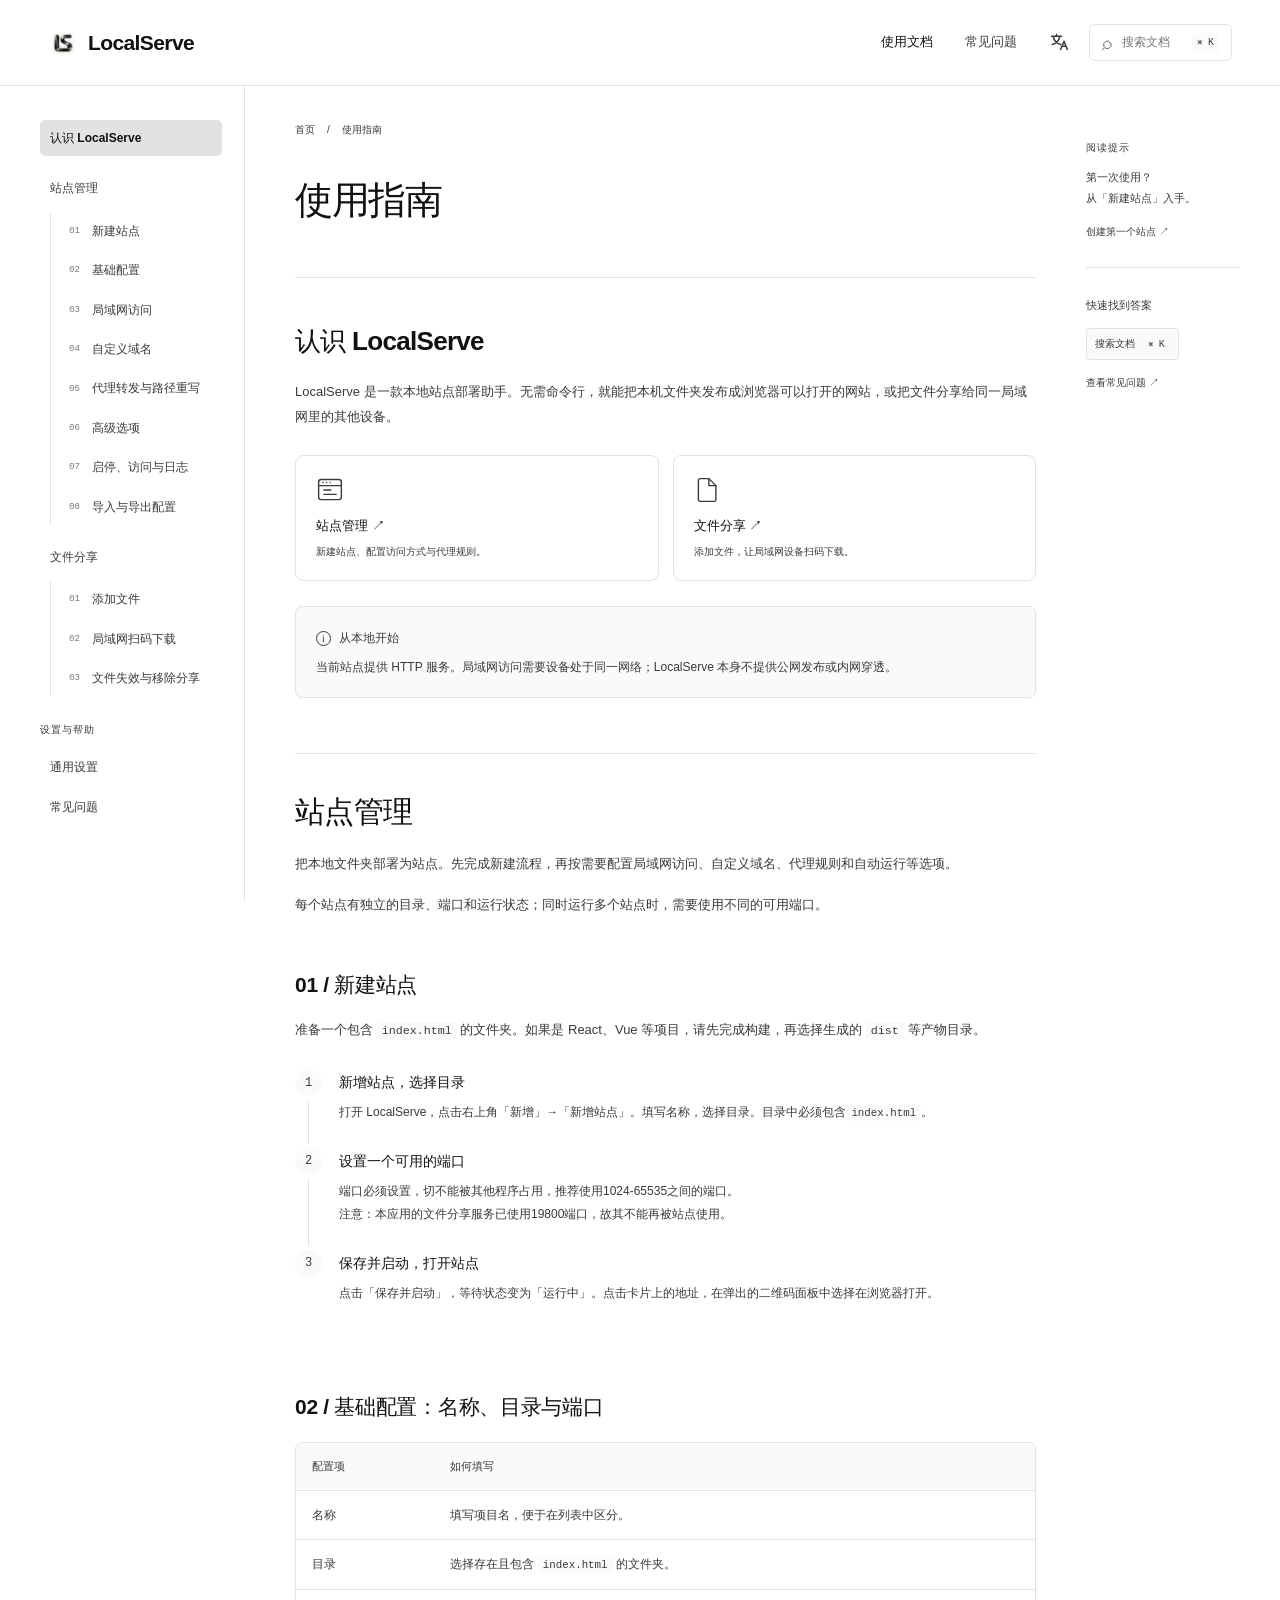
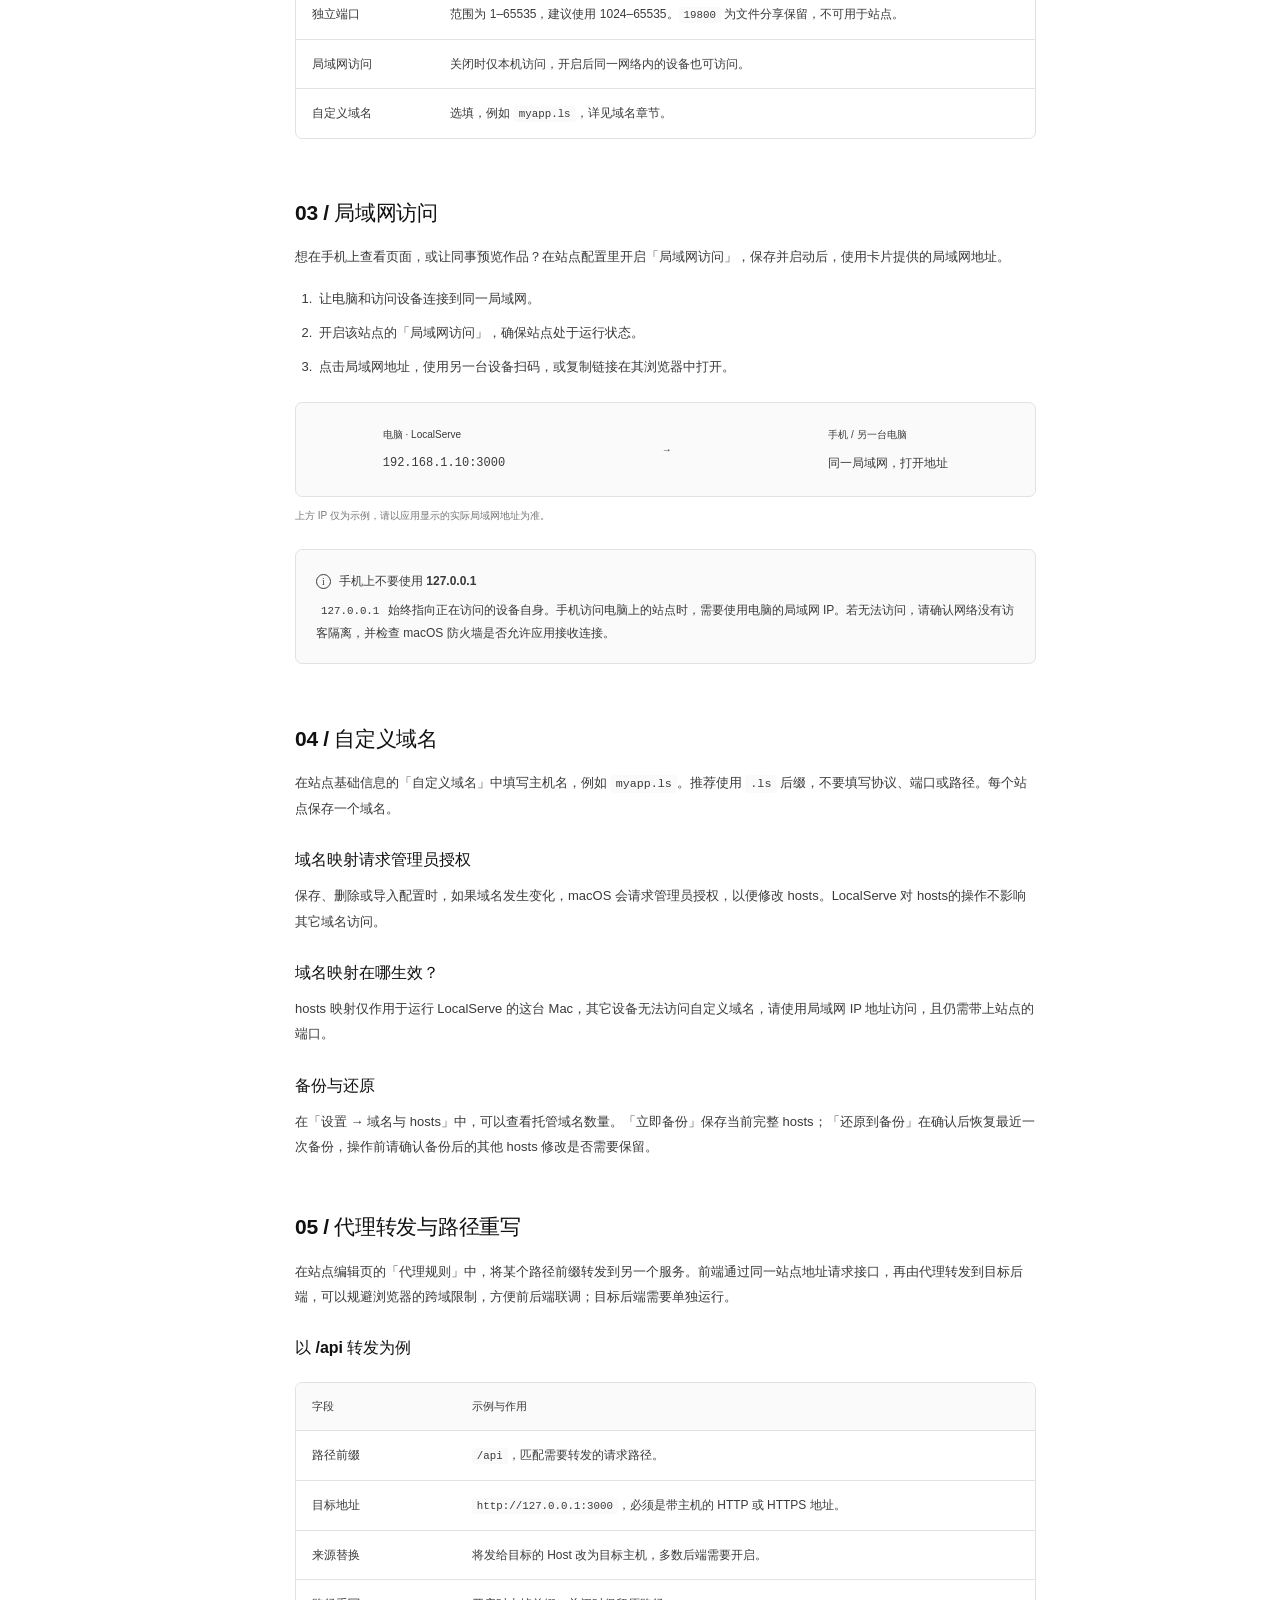
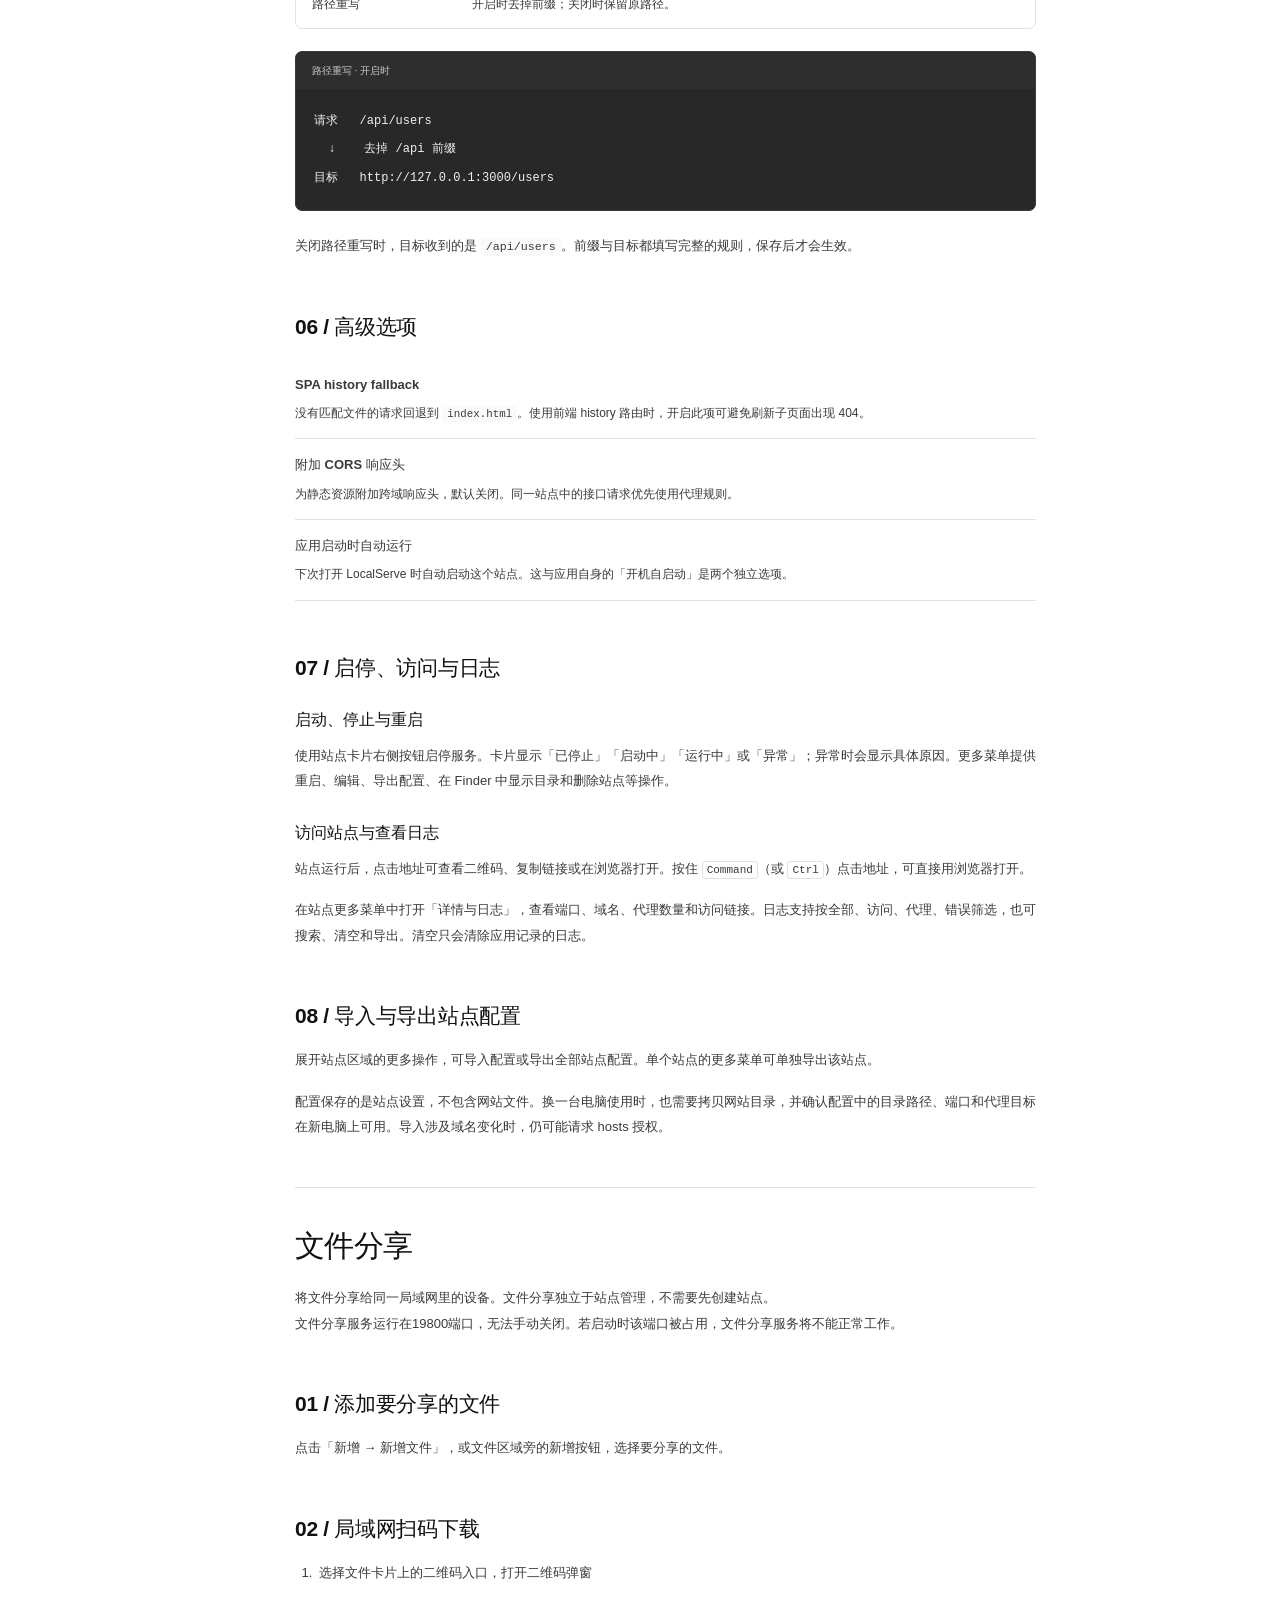
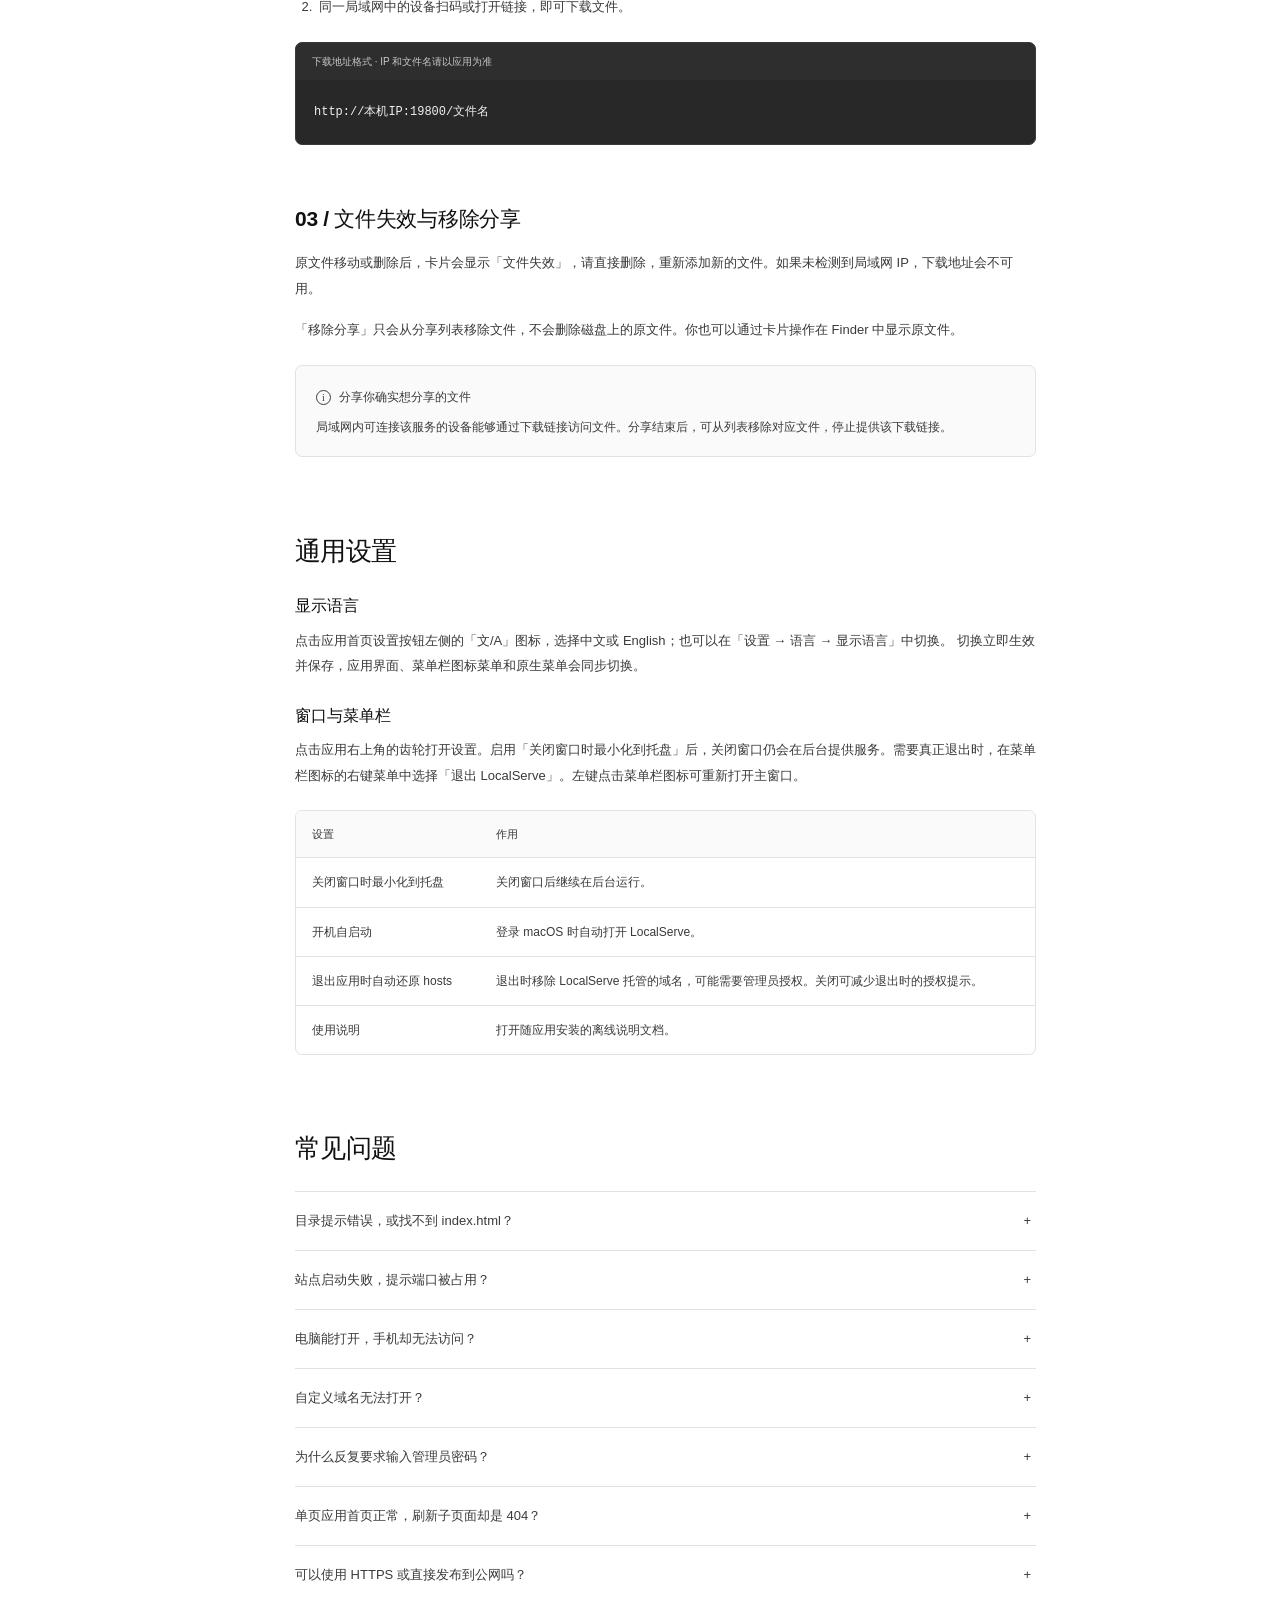
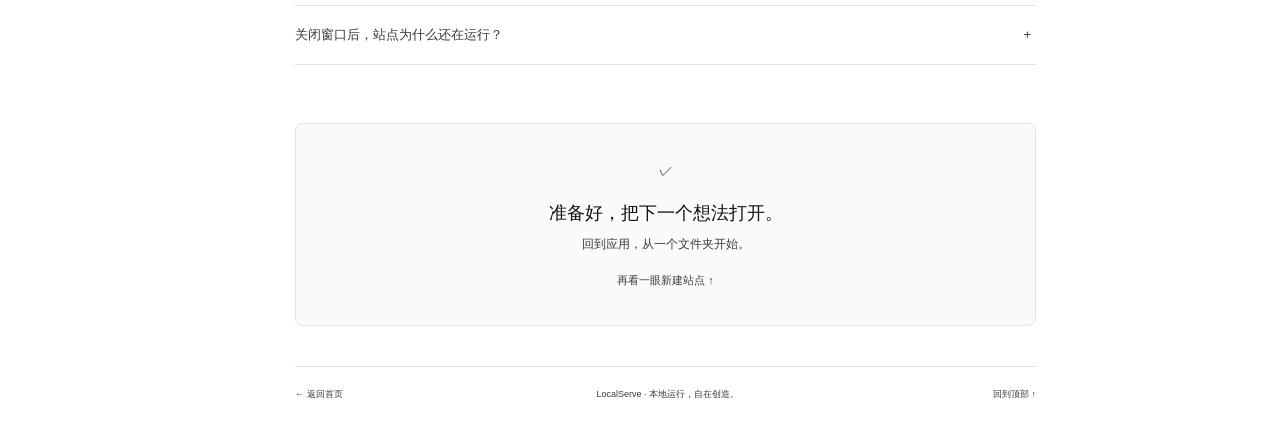
==== guide.html @ 8582aa76 "feat: 中英文切换" ====
<!doctype html>
<html lang="zh-CN">

<head>
  <meta charset="UTF-8" />
  <meta name="viewport" content="width=device-width, initial-scale=1" />
  <meta name="description" content="LocalServe 使用指南：站点管理与文件分享，包含新建站点、局域网访问、自定义域名、代理配置和扫码下载。"  data-i18n-content="guide.meta.content"/>
  <meta name="theme-color" content="#f0f0f0" />
  <title data-i18n="guide.meta.title">使用文档 — LocalServe</title>
  <link rel="icon" href="assets/logo.png" type="image/png" />
  <link rel="stylesheet" href="assets/style.css" />
  <script src="assets/i18n.js" defer></script>
  <script src="assets/main.js" defer></script>
</head>

<body class="docs-page">
  <a class="skip-link" href="#main" data-i18n="guide.meta.a">跳到使用指南正文</a>
  <header class="site-header">
    <div class="nav-wrap">
      <a class="brand" href="index.html" aria-label="LocalServe 首页" data-i18n-aria-label="common.homeLabel"><img src="assets/logo.png" alt="" width="30"
          height="30" />LocalServe</a>
      <nav aria-label="主导航" data-i18n-aria-label="common.mainNav">
        <a class="nav-link current" href="guide.html" aria-current="page" data-i18n="common.docs">使用文档</a><a class="nav-link"
          href="#faq" data-i18n="common.faq">常见问题</a>
      </nav>
      <div class="nav-actions">
        <div class="language-switcher" hidden>
          <button class="language-trigger" type="button" aria-label="选择语言" title="选择语言" aria-haspopup="menu"
            aria-expanded="false" aria-controls="language-menu" data-i18n-title="common.selectLanguage" data-i18n-aria-label="common.selectLanguage">
            <svg width="20" height="20" viewBox="0 0 24 24" fill="none" stroke="currentColor" stroke-width="1.8"
              stroke-linecap="round" stroke-linejoin="round" aria-hidden="true">
              <path d="M3 5h12M9 3v2M5 5c1 6 5 9 9 10M13 5c-1 6-5 9-9 10M14 21l4-10 4 10M15.5 17h5" />
            </svg>
          </button>
          <div id="language-menu" class="language-menu" role="menu" aria-label="选择语言" hidden data-i18n-aria-label="common.selectLanguage">
            <button type="button" role="menuitemradio" data-language="zh" aria-checked="true" lang="zh-CN">中文<span class="language-check" aria-hidden="true">✓</span></button>
            <button type="button" role="menuitemradio" data-language="en" aria-checked="false" lang="en">English<span class="language-check" aria-hidden="true">✓</span></button>
          </div>
        </div>
        <button class="search-trigger" data-search data-i18n="guide.site-header.button">
          <span>⌕</span> 搜索文档 <kbd>⌘ K</kbd>
        </button>
      </div>
    </div>
    <div class="reading-progress" aria-hidden="true"></div>
  </header>
  <div class="docs-mobile-bar">
    <button class="docs-menu" aria-expanded="false" aria-controls="docs-nav" data-i18n="guide.meta.button">
      ☰ &nbsp; 指南目录</button><button data-search aria-label="搜索文档" data-i18n-aria-label="common.searchDocs" data-i18n="guide.meta.button2">⌕ 搜索</button>
  </div>
  <div class="docs-layout container">
    <aside id="docs-nav" class="docs-sidebar">
      <nav aria-label="指南章节" data-i18n-aria-label="guide.docs-nav.aria-label">
        <a class="sidebar-part-link active" href="#overview" data-i18n="guide.docs-nav.a">认识 LocalServe</a>
        <a class="sidebar-part-link" href="#sites" data-i18n="guide.docs-nav.a2">站点管理</a>
        <div class="sidebar-subnav">
          <a href="#quick-start" data-i18n="guide.docs-nav.a3"><span>01</span>新建站点</a>
          <a href="#site-basics" data-i18n="guide.docs-nav.a4"><span>02</span>基础配置</a>
          <a href="#network" data-i18n="guide.docs-nav.a5"><span>03</span>局域网访问</a>
          <a href="#domains" data-i18n="guide.docs-nav.a6"><span>04</span>自定义域名</a>
          <a href="#proxy" data-i18n="guide.docs-nav.a7"><span>05</span>代理转发与路径重写</a>
          <a href="#advanced" data-i18n="guide.docs-nav.a8"><span>06</span>高级选项</a>
          <a href="#site-operations" data-i18n="guide.docs-nav.a9"><span>07</span>启停、访问与日志</a>
          <a href="#site-transfer" data-i18n="guide.docs-nav.a10"><span>08</span>导入与导出配置</a>
        </div>
        <a class="sidebar-part-link" href="#files" data-i18n="guide.docs-nav.a11">文件分享</a>
        <div class="sidebar-subnav">
          <a href="#file-add" data-i18n="guide.docs-nav.a12"><span>01</span>添加文件</a>
          <a href="#file-download" data-i18n="guide.docs-nav.a13"><span>02</span>局域网扫码下载</a>
          <a href="#file-manage" data-i18n="guide.docs-nav.a14"><span>03</span>文件失效与移除分享</a>
        </div>
        <div class="sidebar-label"><span data-i18n="guide.docs-nav.text">设置与帮助</span></div>
        <a href="#settings" data-i18n="guide.docs-nav.a15">通用设置</a>
        <a href="#faq" data-i18n="common.faq">常见问题</a>
      </nav>
    </aside>
    <main id="main" class="docs-content">
      <div class="breadcrumb">
        <a href="index.html" data-i18n="guide.meta.a2">首页</a><span>/</span><span data-i18n="guide.meta.text">使用指南
      </span></div>
      <header class="doc-header">
        <h1 data-i18n="guide.doc-header.h1">使用指南</h1>
      </header>
      <section id="overview" class="doc-section" tabindex="-1" data-keywords="介绍 功能 HTTP" data-i18n-keywords="guide.overview.keywords">
        <h2 data-i18n="guide.overview.h2">认识 LocalServe</h2>
        <p data-i18n="guide.overview.p">
          LocalServe
          是一款本地站点部署助手。无需命令行，就能把本机文件夹发布成浏览器可以打开的网站，或把文件分享给同一局域网里的其他设备。
        </p>
        <div class="doc-card-grid">
          <a href="#sites"><span aria-hidden="true"><svg class="doc-entry-icon" viewBox="0 0 32 32" fill="none" stroke="currentColor" stroke-width="1.6" stroke-linecap="round" stroke-linejoin="round"><rect x="3" y="4" width="26" height="23" rx="3"/><path d="M3 11h26M8 7.5h.1m4 0h.1m4 0h.1M9 16h8m-8 5h14"/></svg></span><strong data-i18n="guide.overview.strong">站点管理 ↗</strong><small data-i18n="guide.overview.small">新建站点、配置访问方式与代理规则。</small></a><a
            href="#files"><span aria-hidden="true"><svg class="doc-entry-icon" viewBox="0 0 32 32" fill="none" stroke="currentColor" stroke-width="1.6" stroke-linecap="round" stroke-linejoin="round"><path d="M17 3H7a2 2 0 0 0-2 2v22a2 2 0 0 0 2 2h16a2 2 0 0 0 2-2V11L17 3Z"/><path d="M17 3v8h8"/></svg></span><strong data-i18n="guide.overview.strong2">文件分享 ↗</strong><small data-i18n="guide.overview.small2">添加文件，让局域网设备扫码下载。</small></a>
        </div>
        <div class="callout">
          <strong data-i18n="guide.overview.strong3">从本地开始</strong>
          <p data-i18n="guide.overview.p2">
            当前站点提供 HTTP 服务。局域网访问需要设备处于同一网络；LocalServe
            本身不提供公网发布或内网穿透。
          </p>
        </div>
      </section>
      <section class="doc-part" aria-labelledby="sites-title">
        <section id="sites" class="doc-section doc-part-heading" tabindex="-1">
          <h2 id="sites-title" data-i18n="guide.sites.h2">站点管理</h2>
          <p data-i18n="guide.sites.p">
            把本地文件夹部署为站点。先完成新建流程，再按需要配置局域网访问、自定义域名、代理规则和自动运行等选项。
          </p>
          <p data-i18n="guide.sites.p2">
            每个站点有独立的目录、端口和运行状态；同时运行多个站点时，需要使用不同的可用端口。
          </p>
        </section>
        <section id="quick-start" class="doc-section doc-subsection" tabindex="-1">
          <h3 data-i18n="guide.quick-start.h3">01 / 新建站点</h3>
          <p data-i18n="guide.quick-start.p">
            准备一个包含 <code>index.html</code> 的文件夹。如果是 React、Vue
            等项目，请先完成构建，再选择生成的 <code>dist</code> 等产物目录。
          </p>
          <div class="doc-steps">
            <div>
              <span>1</span>
              <div>
                <h4 data-i18n="guide.quick-start.h4">新增站点，选择目录</h4>
                <p data-i18n="guide.quick-start.p2">
                  打开
                  LocalServe，点击右上角「新增」→「新增站点」。填写名称，选择目录。目录中必须包含<code>index.html</code>。
                </p>
              </div>
            </div>
            <div>
              <span>2</span>
              <div>
                <h4 data-i18n="guide.quick-start.h42">设置一个可用的端口</h4>
                <p data-i18n="guide.quick-start.p3">
                  端口必须设置，切不能被其他程序占用，推荐使用1024-65535之间的端口。<br />
                  注意：本应用的文件分享服务已使用19800端口，故其不能再被站点使用。
                </p>
              </div>
            </div>
            <div>
              <span>3</span>
              <div>
                <h4 data-i18n="guide.quick-start.h43">保存并启动，打开站点</h4>
                <p data-i18n="guide.quick-start.p4">
                  点击「保存并启动」，等待状态变为「运行中」。点击卡片上的地址，在弹出的二维码面板中选择在浏览器打开。
                </p>
              </div>
            </div>
          </div>
        </section>
        <section id="site-basics" class="doc-section doc-subsection" tabindex="-1">
          <h3 data-i18n="guide.site-basics.h3">02 / 基础配置：名称、目录与端口</h3>
          <div class="table-wrap">
            <table>
              <thead>
                <tr>
                  <th data-i18n="guide.site-basics.th">配置项</th>
                  <th data-i18n="guide.site-basics.th2">如何填写</th>
                </tr>
              </thead>
              <tbody>
                <tr>
                  <td data-i18n="guide.site-basics.td">名称</td>
                  <td data-i18n="guide.site-basics.td2">填写项目名，便于在列表中区分。</td>
                </tr>
                <tr>
                  <td data-i18n="guide.site-basics.td3">目录</td>
                  <td data-i18n="guide.site-basics.td4">选择存在且包含 <code>index.html</code> 的文件夹。</td>
                </tr>
                <tr>
                  <td data-i18n="guide.site-basics.td5">独立端口</td>
                  <td data-i18n="guide.site-basics.td6">
                    范围为 1–65535，建议使用 1024–65535。<code>19800</code>
                    为文件分享保留，不可用于站点。
                  </td>
                </tr>
                <tr>
                  <td data-i18n="guide.site-basics.td7">局域网访问</td>
                  <td data-i18n="guide.site-basics.td8">关闭时仅本机访问，开启后同一网络内的设备也可访问。</td>
                </tr>
                <tr>
                  <td data-i18n="guide.site-basics.td9">自定义域名</td>
                  <td data-i18n="guide.site-basics.td10">选填，例如 <code>myapp.ls</code>，详见域名章节。</td>
                </tr>
              </tbody>
            </table>
          </div>
        </section>
        <section id="network" class="doc-section doc-subsection" tabindex="-1">
          <h3 data-i18n="guide.network.h3">03 / 局域网访问</h3>
          <p data-i18n="guide.network.p">
            想在手机上查看页面，或让同事预览作品？在站点配置里开启「局域网访问」，保存并启动后，使用卡片提供的局域网地址。
          </p>
          <ol>
            <li data-i18n="guide.network.li">让电脑和访问设备连接到同一局域网。</li>
            <li data-i18n="guide.network.li2">开启该站点的「局域网访问」，确保站点处于运行状态。</li>
            <li data-i18n="guide.network.li3">
              点击局域网地址，使用另一台设备扫码，或复制链接在其浏览器中打开。
            </li>
          </ol>
          <div class="network-example">
            <div>
              <span data-i18n="guide.network.span">电脑 · LocalServe</span><code>192.168.1.10:3000</code>
            </div>
            <span aria-hidden="true">→</span>
            <div>
              <span data-i18n="guide.network.span2">手机 / 另一台电脑</span><strong data-i18n="guide.network.strong">同一局域网，打开地址</strong>
            </div>
          </div>
          <p class="caption" data-i18n="guide.network.p2">
            上方 IP 仅为示例，请以应用显示的实际局域网地址为准。
          </p>
          <div class="callout">
            <strong data-i18n="guide.network.strong2">手机上不要使用 127.0.0.1</strong>
            <p data-i18n="guide.network.p3">
              <code>127.0.0.1</code>
              始终指向正在访问的设备自身。手机访问电脑上的站点时，需要使用电脑的局域网
              IP。若无法访问，请确认网络没有访客隔离，并检查 macOS
              防火墙是否允许应用接收连接。
            </p>
          </div>
        </section>
        <section id="domains" class="doc-section doc-subsection" tabindex="-1">
          <h3 data-i18n="guide.domains.h3">04 / 自定义域名</h3>
          <p data-i18n="guide.domains.p">
            在站点基础信息的「自定义域名」中填写主机名，例如
            <code>myapp.ls</code>。推荐使用
            <code>.ls</code>
            后缀，不要填写协议、端口或路径。每个站点保存一个域名。
          </p>
          <h4 data-i18n="guide.domains.h4">域名映射请求管理员授权</h4>
          <p data-i18n="guide.domains.p2">
            保存、删除或导入配置时，如果域名发生变化，macOS
            会请求管理员授权，以便修改 hosts。LocalServe
            对 hosts的操作不影响其它域名访问。
          </p>
          <h4 data-i18n="guide.domains.h42">域名映射在哪生效？</h4>
          <p data-i18n="guide.domains.p3">
            hosts 映射仅作用于运行 LocalServe 的这台
            Mac，其它设备无法访问自定义域名，请使用局域网 IP
            地址访问，且仍需带上站点的端口。
          </p>
          <h4 data-i18n="guide.domains.h43">备份与还原</h4>
          <p data-i18n="guide.domains.p4">
            在「设置 → 域名与
            hosts」中，可以查看托管域名数量。「立即备份」保存当前完整
            hosts；「还原到备份」在确认后恢复最近一次备份，操作前请确认备份后的其他
            hosts 修改是否需要保留。
          </p>
        </section>
        <section id="proxy" class="doc-section doc-subsection" tabindex="-1">
          <h3 data-i18n="guide.proxy.h3">05 / 代理转发与路径重写</h3>
          <p data-i18n="guide.proxy.p">
            在站点编辑页的「代理规则」中，将某个路径前缀转发到另一个服务。前端通过同一站点地址请求接口，再由代理转发到目标后端，可以规避浏览器的跨域限制，方便前后端联调；目标后端需要单独运行。
          </p>
          <h4 data-i18n="guide.proxy.h4">以 /api 转发为例</h4>
          <div class="table-wrap">
            <table>
              <thead>
                <tr>
                  <th data-i18n="guide.proxy.th">字段</th>
                  <th data-i18n="guide.proxy.th2">示例与作用</th>
                </tr>
              </thead>
              <tbody>
                <tr>
                  <td data-i18n="guide.proxy.td">路径前缀</td>
                  <td data-i18n="guide.proxy.td2"><code>/api</code>，匹配需要转发的请求路径。</td>
                </tr>
                <tr>
                  <td data-i18n="guide.proxy.td3">目标地址</td>
                  <td data-i18n="guide.proxy.td4">
                    <code>http://127.0.0.1:3000</code>，必须是带主机的 HTTP 或
                    HTTPS 地址。
                  </td>
                </tr>
                <tr>
                  <td data-i18n="guide.proxy.td5">来源替换</td>
                  <td data-i18n="guide.proxy.td6">将发给目标的 Host 改为目标主机，多数后端需要开启。</td>
                </tr>
                <tr>
                  <td data-i18n="guide.proxy.td7">路径重写</td>
                  <td data-i18n="guide.proxy.td8">开启时去掉前缀；关闭时保留原路径。</td>
                </tr>
              </tbody>
            </table>
          </div>
          <div class="code-block">
            <div class="code-header"><span data-i18n="guide.proxy.span">路径重写 · 开启时</span></div>
            <pre><code data-i18n="guide.proxy.code">请求   /api/users
  ↓    去掉 /api 前缀
目标   http://127.0.0.1:3000/users</code></pre>
          </div>
          <p data-i18n="guide.proxy.p2">
            关闭路径重写时，目标收到的是
            <code>/api/users</code>。前缀与目标都填写完整的规则，保存后才会生效。
          </p>
        </section>
        <section id="advanced" class="doc-section doc-subsection" tabindex="-1">
          <h3 data-i18n="guide.advanced.h3">06 / 高级选项</h3>

          <ul class="descriptive-list">
            <li>
              <strong>SPA history fallback</strong>
              <p data-i18n="guide.advanced.p">
                没有匹配文件的请求回退到 <code>index.html</code>。使用前端
                history 路由时，开启此项可避免刷新子页面出现 404。
              </p>
            </li>
            <li>
              <strong data-i18n="guide.advanced.strong">附加 CORS 响应头</strong>
              <p data-i18n="guide.advanced.p2">
                为静态资源附加跨域响应头，默认关闭。同一站点中的接口请求优先使用代理规则。
              </p>
            </li>
            <li>
              <strong data-i18n="guide.advanced.strong2">应用启动时自动运行</strong>
              <p data-i18n="guide.advanced.p3">
                下次打开 LocalServe
                时自动启动这个站点。这与应用自身的「开机自启动」是两个独立选项。
              </p>
            </li>
          </ul>
        </section>
        <section id="site-operations" class="doc-section doc-subsection" tabindex="-1">
          <h3 data-i18n="guide.site-operations.h3">07 / 启停、访问与日志</h3>
          <h4 data-i18n="guide.site-operations.h4">启动、停止与重启</h4>
          <p data-i18n="guide.site-operations.p">
            使用站点卡片右侧按钮启停服务。卡片显示「已停止」「启动中」「运行中」或「异常」；异常时会显示具体原因。更多菜单提供重启、编辑、导出配置、在
            Finder 中显示目录和删除站点等操作。
          </p>
          <h4 data-i18n="guide.site-operations.h42">访问站点与查看日志</h4>
          <p data-i18n="guide.site-operations.p2">
            站点运行后，点击地址可查看二维码、复制链接或在浏览器打开。按住
            <kbd>Command</kbd>（或
            <kbd>Ctrl</kbd>）点击地址，可直接用浏览器打开。
          </p>
          <p data-i18n="guide.site-operations.p3">
            在站点更多菜单中打开「详情与日志」，查看端口、域名、代理数量和访问链接。日志支持按全部、访问、代理、错误筛选，也可搜索、清空和导出。清空只会清除应用记录的日志。
          </p>
        </section>
        <section id="site-transfer" class="doc-section doc-subsection" tabindex="-1">
          <h3 data-i18n="guide.site-transfer.h3">08 / 导入与导出站点配置</h3>
          <p data-i18n="guide.site-transfer.p">
            展开站点区域的更多操作，可导入配置或导出全部站点配置。单个站点的更多菜单可单独导出该站点。
          </p>
          <p data-i18n="guide.site-transfer.p2">
            配置保存的是站点设置，不包含网站文件。换一台电脑使用时，也需要拷贝网站目录，并确认配置中的目录路径、端口和代理目标在新电脑上可用。导入涉及域名变化时，仍可能请求
            hosts 授权。
          </p>
        </section>
      </section>
      <section class="doc-part" aria-labelledby="files-title">
        <section id="files" class="doc-section doc-part-heading" tabindex="-1">
          <h2 id="files-title" data-i18n="guide.files.h2">文件分享</h2>
          <p data-i18n="guide.files.p">
            将文件分享给同一局域网里的设备。文件分享独立于站点管理，不需要先创建站点。<br />
            文件分享服务运行在19800端口，无法手动关闭。若启动时该端口被占用，文件分享服务将不能正常工作。
          </p>
        </section>
        <section id="file-add" class="doc-section doc-subsection" tabindex="-1">
          <h3 data-i18n="guide.file-add.h3">01 / 添加要分享的文件</h3>
          <p data-i18n="guide.file-add.p">
            点击「新增 →
            新增文件」，或文件区域旁的新增按钮，选择要分享的文件。
          </p>
        </section>
        <section id="file-download" class="doc-section doc-subsection" tabindex="-1">
          <h3 data-i18n="guide.file-download.h3">02 / 局域网扫码下载</h3>
          <ol>
            <li data-i18n="guide.file-download.li">选择文件卡片上的二维码入口，打开二维码弹窗</li>
            <li data-i18n="guide.file-download.li2">同一局域网中的设备扫码或打开链接，即可下载文件。</li>
          </ol>
          <div class="code-block">
            <div class="code-header">
              <span data-i18n="guide.file-download.span">下载地址格式 · IP 和文件名请以应用为准</span>
            </div>
            <pre><code data-i18n="guide.file-download.code">http://本机IP:19800/文件名</code></pre>
          </div>
        </section>
        <section id="file-manage" class="doc-section doc-subsection" tabindex="-1">
          <h3 data-i18n="guide.file-manage.h3">03 / 文件失效与移除分享</h3>
          <p data-i18n="guide.file-manage.p">
            原文件移动或删除后，卡片会显示「文件失效」，请直接删除，重新添加新的文件。如果未检测到局域网
            IP，下载地址会不可用。
          </p>
          <p data-i18n="guide.file-manage.p2">
            「移除分享」只会从分享列表移除文件，不会删除磁盘上的原文件。你也可以通过卡片操作在
            Finder 中显示原文件。
          </p>
          <div class="callout">
            <strong data-i18n="guide.file-manage.strong">分享你确实想分享的文件</strong>
            <p data-i18n="guide.file-manage.p3">
              局域网内可连接该服务的设备能够通过下载链接访问文件。分享结束后，可从列表移除对应文件，停止提供该下载链接。
            </p>
          </div>
        </section>
      </section>
      <section id="settings" class="doc-section" tabindex="-1">
        <h2 data-i18n="guide.settings.h2">通用设置</h2>
        <h3 data-i18n="guide.settings.h3">显示语言</h3>
        <p data-i18n="guide.settings.p">
          点击应用首页设置按钮左侧的「文/A」图标，选择中文或 English；也可以在「设置 → 语言 → 显示语言」中切换。
          切换立即生效并保存，应用界面、菜单栏图标菜单和原生菜单会同步切换。
        </p>
        <h3 data-i18n="guide.settings.h32">窗口与菜单栏</h3>
        <p data-i18n="guide.settings.p2">
          点击应用右上角的齿轮打开设置。启用「关闭窗口时最小化到托盘」后，关闭窗口仍会在后台提供服务。需要真正退出时，在菜单栏图标的右键菜单中选择「退出
          LocalServe」。左键点击菜单栏图标可重新打开主窗口。
        </p>
        <div class="table-wrap">
          <table>
            <thead>
              <tr>
                <th data-i18n="guide.settings.th">设置</th>
                <th data-i18n="guide.settings.th2">作用</th>
              </tr>
            </thead>
            <tbody>
              <tr>
                <td data-i18n="guide.settings.td">关闭窗口时最小化到托盘</td>
                <td data-i18n="guide.settings.td2">关闭窗口后继续在后台运行。</td>
              </tr>
              <tr>
                <td data-i18n="guide.settings.td3">开机自启动</td>
                <td data-i18n="guide.settings.td4">登录 macOS 时自动打开 LocalServe。</td>
              </tr>
              <tr>
                <td data-i18n="guide.settings.td5">退出应用时自动还原 hosts</td>
                <td data-i18n="guide.settings.td6">
                  退出时移除 LocalServe
                  托管的域名，可能需要管理员授权。关闭可减少退出时的授权提示。
                </td>
              </tr>
              <tr>
                <td data-i18n="guide.settings.td7">使用说明</td>
                <td data-i18n="guide.settings.td8">打开随应用安装的离线说明文档。</td>
              </tr>
            </tbody>
          </table>
        </div>
      </section>
      <section id="faq" class="doc-section" tabindex="-1">
        <h2 data-i18n="common.faq">常见问题</h2>
        <div class="faq-list">
          <details>
            <summary data-i18n="guide.faq.summary">目录提示错误，或找不到 index.html？</summary>
            <p data-i18n="guide.faq.p">
              确认选择的路径存在且是文件夹，根目录下包含
              <code>index.html</code>。前端工程应选择构建后的产物目录，例如
              <code>dist</code>，而不是仅包含源码的项目目录。
            </p>
          </details>
          <details>
            <summary data-i18n="guide.faq.summary2">站点启动失败，提示端口被占用？</summary>
            <p data-i18n="guide.faq.p2">
              将端口改为未被其他站点或程序占用的值，例如
              8081。不要使用文件分享专用的
              19800。可以打开「详情与日志」查看具体错误信息。
            </p>
          </details>
          <details>
            <summary data-i18n="guide.faq.summary3">电脑能打开，手机却无法访问？</summary>
            <p data-i18n="guide.faq.p3">
              确认站点已开启「局域网访问」，手机与电脑处于同一局域网，且使用的是电脑的局域网
              IP，而非 127.0.0.1
              或仅映射在电脑上的域名。再检查防火墙、访客网络隔离等网络限制。
            </p>
          </details>
          <details>
            <summary data-i18n="guide.faq.summary4">自定义域名无法打开？</summary>
            <p data-i18n="guide.faq.p4">
              确认已允许写入
              hosts，域名中没有协议或路径，且浏览器地址包含正确端口。若曾取消授权，重新保存域名以再次授权。其他设备请改用局域网
              IP。
            </p>
          </details>
          <details>
            <summary data-i18n="guide.faq.summary5">为什么反复要求输入管理员密码？</summary>
            <p data-i18n="guide.faq.p5">
              域名变更需要修改 hosts，因此 macOS
              会请求管理员授权。若不需要退出时清理映射，可关闭「退出应用时自动还原
              hosts」，减少退出应用时的授权请求。
            </p>
          </details>
          <details>
            <summary data-i18n="guide.faq.summary6">单页应用首页正常，刷新子页面却是 404？</summary>
            <p data-i18n="guide.faq.p6">
              在站点的高级选项中开启「SPA history
              fallback」，保存并启动，让未匹配到文件的路由回退到 index.html。
            </p>
          </details>
          <details>
            <summary data-i18n="guide.faq.summary7">可以使用 HTTPS 或直接发布到公网吗？</summary>
            <p data-i18n="guide.faq.p7">
              当前站点只提供 HTTP 服务；代理规则的目标可以使用 HTTP 或
              HTTPS。LocalServe
              本身不提供公网托管和内网穿透，局域网地址也不是公网地址。
            </p>
          </details>
          <details>
            <summary data-i18n="guide.faq.summary8">关闭窗口后，站点为什么还在运行？</summary>
            <p data-i18n="guide.faq.p8">
              开启「关闭窗口时最小化到托盘」时，这是正常行为。要停止服务，可停止对应站点，或从菜单栏图标菜单中选择「退出
              LocalServe」。
            </p>
          </details>
        </div>
      </section>
      <div class="doc-end">
        <span class="check-icon">✓</span>
        <h3 data-i18n="guide.meta.h3">准备好，把下一个想法打开。</h3>
        <p data-i18n="guide.meta.p">回到应用，从一个文件夹开始。</p>
        <a class="text-link" href="#quick-start" data-i18n="guide.meta.a3">再看一眼新建站点 ↑</a>
      </div>
      <footer class="doc-footer">
        <a href="index.html" data-i18n="guide.doc-footer.a">← 返回首页</a><span data-i18n="guide.doc-footer.span">LocalServe · 本地运行，自在创造。</span><a href="#main" data-i18n="guide.doc-footer.a2">回到顶部 ↑</a>
      </footer>
    </main>
    <aside class="docs-aside">
      <span class="sidebar-label" data-i18n="guide.docs-aside.span">阅读提示</span>
      <p data-i18n="guide.docs-aside.p">第一次使用？<br />从「新建站点」入手。</p>
      <a href="#quick-start" data-i18n="guide.docs-aside.a">创建第一个站点 ↗</a>
      <div class="aside-divider"></div>
      <p data-i18n="guide.docs-aside.p2">快速找到答案</p>
      <button data-search data-i18n="guide.docs-aside.button">搜索文档 <kbd>⌘ K</kbd></button><a href="#faq" data-i18n="guide.docs-aside.a2">查看常见问题 ↗</a>
    </aside>
  </div>
  <dialog id="search-dialog" aria-labelledby="search-title">
    <div class="search-dialog-head">
      <h2 id="search-title" data-i18n="guide.search-dialog.h2">搜索使用指南</h2>
      <button data-close-search aria-label="关闭搜索" data-i18n-aria-label="guide.search-dialog.aria-label">✕</button>
    </div>
    <label class="sr-only" for="doc-search" data-i18n="guide.search-dialog.label">输入关键词</label><input id="doc-search" type="search"
      placeholder="搜索端口、域名、文件分享…" autocomplete="off"  data-i18n-placeholder="guide.search-dialog.placeholder"/>
    <p id="search-status" role="status" aria-live="polite"></p>
    <div id="search-results"></div>
    <div class="search-dialog-foot"><span data-i18n="guide.search-dialog.text">Tab 选择结果 · Enter 跳转 · Esc 关闭</span></div>
  </dialog>
</body>

</html>
---- assets/style.css ----
:root {
  --paper: #f0f0f0;
  --white: #ffffff;
  --ink: #111111;
  --text: #3a3a3a;
  --muted: #777777;
  --green: #111111;
  --lime: #e2e2e2;
  --line: #e2e2e2;
  --soft: #fafafa;
  --mono: ui-monospace, SFMono-Regular, Consolas, monospace;
  font-family:
    -apple-system, BlinkMacSystemFont, "Segoe UI", "PingFang SC",
    "Microsoft YaHei", sans-serif;
  color: var(--ink);
  background: var(--paper);
  font-synthesis: none;
}

* {
  box-sizing: border-box;
}

html {
  scroll-behavior: auto;
  scroll-padding-top: 100px;
}

body {
  margin: 0;
  font-size: 15px;
  line-height: 1.7;
}

a {
  color: inherit;
  text-decoration: none;
}

button,
input {
  font: inherit;
}

button,
a {
  -webkit-tap-highlight-color: transparent;
}

button {
  cursor: pointer;
}

button {
  color: inherit;
}

button:disabled {
  cursor: default;
}

a:focus-visible,
button:focus-visible,
input:focus-visible,
summary:focus-visible {
  outline: 3px solid var(--text);
  outline-offset: 5px;
}

::selection {
  background: var(--line);
}

img {
  max-width: 100%;
}

h1,
h2,
h3,
p {
  margin-top: 0;
}

h1,
h2,
h3 {
  line-height: 1.3;
  font-weight: 600;
}

h2 {
  font-size: 34px;
  letter-spacing: -1px;
}

h3 {
  font-size: 20px;
}

p {
  color: var(--text);
}

code,
kbd {
  font-family: var(--mono);
}

.container {
  max-width: 1200px;
  margin: auto;
  padding-left: 40px;
  padding-right: 40px;
}

.site-header {
  height: 86px;
  position: sticky;
  top: 0;
  z-index: 20;
  border-bottom: 1px solid var(--line);
  background: color-mix(in srgb, var(--paper) 94%, transparent);
  backdrop-filter: blur(16px);
}

.nav-wrap {
  max-width: 1360px;
  margin: auto;
  height: 100%;
  padding: 0 48px;
  display: flex;
  align-items: center;
  justify-content: space-between;
  gap: 10px;
}

.brand {
  display: flex;
  align-items: center;
  gap: 10px;
  font-size: 21px;
  font-weight: 650;
  letter-spacing: -0.6px;
  white-space: nowrap;
}

.brand-label {
  font-size: 11px;
  font-weight: 400;
  color: var(--muted);
  border-left: 1px solid var(--line);
  padding-left: 13px;
  margin-left: 4px;
  letter-spacing: 1px;
}

.nav-wrap nav {
  display: flex;
  gap: 32px;
  margin-left: auto;
  margin-right: 14px;
}

.nav-link {
  font-size: 13px;
  color: var(--text);
  transition: color 0.2s;
}

.nav-link:hover,
.nav-link.current {
  color: var(--green);
}

.nav-cta {
  padding: 9px 17px;
  border: 1px solid var(--muted);
  border-radius: 6px;
  font-size: 13px;
  white-space: nowrap;
}

.nav-cta:hover {
  background: var(--soft);
}

.nav-actions {
  display: flex;
  align-items: center;
  gap: 12px;
  flex-shrink: 0;
}

.language-switcher {
  position: relative;
  flex-shrink: 0;
}

.language-switcher[hidden],
.language-menu[hidden] {
  display: none;
}

.language-trigger {
  display: grid;
  place-items: center;
  width: 36px;
  height: 36px;
  padding: 0;
  border: 1px solid transparent;
  border-radius: 6px;
  background: transparent;
  color: var(--text);
}

.language-trigger:hover,
.language-trigger[aria-expanded="true"] {
  background: var(--soft);
  border-color: var(--line);
}

.language-menu {
  position: absolute;
  top: calc(100% + 8px);
  right: 0;
  z-index: 30;
  min-width: 142px;
  padding: 5px;
  border: 1px solid var(--line);
  border-radius: 8px;
  background: var(--white);
  box-shadow: 0 8px 24px #00000018;
}

.language-menu button {
  display: flex;
  align-items: center;
  justify-content: space-between;
  width: 100%;
  padding: 8px 10px;
  border: 0;
  border-radius: 4px;
  background: transparent;
  font-size: 13px;
  text-align: left;
}

.language-menu button:hover,
.language-menu button:focus-visible {
  background: var(--soft);
}

.language-check {
  visibility: hidden;
}

.language-menu button[aria-checked="true"] .language-check {
  visibility: visible;
}

.hero {
  display: grid;
  grid-template-columns: 1fr 1.06fr;
  gap: 38px;
  align-items: center;
  padding-top: 90px;
  padding-bottom: 92px;
  min-height: 652px;
}

.eyebrow {
  font-size: 10px;
  letter-spacing: 2px;
  color: var(--text);
  font-weight: 550;
  display: flex;
  align-items: center;
  gap: 9px;
}

.status-dot {
  display: inline-block;
  width: 6px;
  height: 6px;
  border-radius: 100%;
  background: var(--text);
  flex-shrink: 0;
}

.hero h1 {
  font-size: clamp(46px, 5vw, 68px);
  letter-spacing: -3px;
  line-height: 1.22;
  margin: 25px 0 25px;
}

.hero h1>span {
  color: var(--text);
}

.hero-desc {
  font-size: 17px;
  line-height: 1.95;
  color: var(--text);
  margin-bottom: 28px;
}

.hero-actions {
  display: flex;
  gap: 27px;
  align-items: center;
}

.button {
  display: inline-flex;
  align-items: center;
  justify-content: center;
  gap: 30px;
  border-radius: 6px;
  padding: 13px 24px;
  font-size: 14px;
  transition:
    transform 0.2s,
    background 0.2s,
    box-shadow 0.2s;
}

.primary {
  background: var(--green);
  color: #fff;
  box-shadow: 0 4px 10px #00000010;
}

.primary:hover {
  background: var(--ink);
  transform: translateY(-2px);
  box-shadow: 0 7px 15px #00000020;
}

.text-link {
  display: inline-flex;
  align-items: center;
  gap: 5px;
  font-size: 13px;
  transition: color 0.2s;
}

.text-link:hover {
  color: var(--text);
}

.hero-notes {
  display: flex;
  align-items: center;
  gap: 13px;
  font-size: 11px;
  color: var(--text);
  margin-top: 26px;
}

.hero-notes i {
  width: 3px;
  height: 3px;
  border-radius: 50%;
  background: var(--muted);
}

.hero-visual {
  position: relative;
  padding: 20px 0 44px 8px;
  isolation: isolate;
}

.hero-visual:before {
  content: "";
  position: absolute;
  inset: -35px -28px;
  background: radial-gradient(ellipse at center, #00000008, transparent 69%);
  z-index: -2;
}

.orbit {
  position: absolute;
  border: 1px solid #0000000c;
  z-index: -1;
  border-radius: 50%;
  width: 540px;
  height: 370px;
  top: 36px;
  left: -6px;
  transform: rotate(-27deg);
}

.orbit-two {
  transform: rotate(27deg);
  width: 510px;
  height: 455px;
  top: 0;
  left: 10px;
}

.app-window {
  background: var(--white);
  border: 1px solid var(--line);
  border-radius: 12px;
  box-shadow:
    0 25px 50px -22px #00000040,
    0 4px 9px #00000007;
  transform: rotate(-2deg);
  position: relative;
  overflow: hidden;
}

.window-bar {
  height: 39px;
  border-bottom: 1px solid var(--line);
  background: var(--soft);
  display: flex;
  align-items: center;
  justify-content: space-between;
  padding: 0 15px;
  font-size: 10px;
  color: var(--text);
}

.window-dots {
  display: flex;
  gap: 5px;
}

.window-dots b {
  width: 7px;
  height: 7px;
  border-radius: 50%;
  background: var(--muted);
}

.window-dots b:nth-child(2) {
  background: var(--muted);
}

.window-dots b:nth-child(3) {
  background: var(--muted);
}

.window-gear {
  font-size: 16px;
}

.app-inner {
  padding: 22px;
}

.app-top {
  display: flex;
  justify-content: space-between;
  gap: 10px;
  align-items: center;
  margin-bottom: 25px;
}

.app-top strong {
  font-size: 14px;
}

.app-top p {
  font-size: 9px;
  color: var(--text);
  margin: 3px 0 0;
}

.mock-add {
  font-size: 10px;
  background: var(--line);
  padding: 5px 10px;
  border-radius: 4px;
  white-space: nowrap;
}

.mock-section {
  font-size: 11px;
  margin-bottom: 9px;
}

.mock-section>span {
  color: var(--muted);
  font-size: 9px;
  margin-left: 7px;
}

.mock-more {
  float: right;
}

.mock-site {
  background: var(--white);
  border: 1px solid var(--line);
  padding: 14px;
  border-radius: 7px;
  margin-bottom: 10px;
}

.mock-site-top {
  display: flex;
  align-items: center;
  gap: 10px;
}

.site-icon {
  width: 33px;
  height: 33px;
  background: var(--soft);
  color: var(--text);
  border-radius: 8px;
  display: grid;
  place-items: center;
  font-size: 20px;
}

.site-icon.lavender {
  background: var(--soft);
  color: var(--text);
}

.mock-site-top strong {
  font-size: 11px;
  display: block;
}

.mock-site-top small {
  font-family: var(--mono);
  font-size: 8px;
  color: var(--text);
  display: block;
  margin-top: 2px;
}

.running {
  font-size: 8px;
  color: var(--text);
  margin-left: auto;
  display: flex;
  gap: 4px;
  align-items: center;
}

.running .status-dot {
  width: 4px;
  height: 4px;
}

.mock-url {
  display: flex;
  gap: 12px;
  align-items: center;
  font-size: 9px;
  color: var(--text);
  margin: 13px 0 0;
  border-top: 1px solid var(--soft);
  padding-top: 10px;
}

.mock-url code {
  font-size: 10px;
  color: var(--text);
}

.mock-url>span:last-child {
  margin-left: auto;
}

.mock-tags {
  display: flex;
  gap: 5px;
  margin-top: 10px;
}

.mock-tags span {
  font-size: 7px;
  border-radius: 3px;
  background: var(--soft);
  padding: 1px 5px;
  color: var(--text);
}

.mock-footer {
  font-size: 8px;
  color: var(--text);
  display: flex;
  justify-content: space-between;
  padding-top: 4px;
}

.mock-footer .status-dot {
  width: 4px;
  height: 4px;
  margin-right: 4px;
}

.floating-note {
  position: absolute;
  right: -23px;
  bottom: 26px;
  display: flex;
  gap: 12px;
  align-items: center;
  padding: 14px 19px;
  background: #fff;
  border: 1px solid var(--line);
  border-radius: 9px;
  box-shadow: 0 10px 30px #00000012;
  animation: float 6s ease-in-out infinite;
}

.check-icon {
  width: 29px;
  height: 29px;
  border-radius: 50%;
  background: var(--soft);
  color: var(--text);
  display: inline-grid;
  place-items: center;
  font-size: 14px;
}

.floating-note strong {
  display: block;
  font-size: 11px;
  font-weight: 550;
}

.floating-note small {
  display: block;
  font-size: 9px;
  color: var(--text);
  margin-top: 2px;
}

.floating-note>span:last-child {
  margin-left: 13px;
  color: var(--text);
}

.visual-caption {
  position: absolute;
  bottom: 0;
  left: 50px;
  font-family: var(--mono);
  font-size: 8px;
  letter-spacing: 2px;
  color: var(--text);
}

.visual-caption span {
  letter-spacing: 0;
  margin-left: 15px;
  font-size: 8px;
}

.promise-bar {
  display: flex;
  align-items: center;
  justify-content: space-between;
  padding-top: 23px;
  padding-bottom: 23px;
  border-top: 1px solid var(--line);
  border-bottom: 1px solid var(--line);
  color: var(--text);
  font-size: 12px;
}

.promise-bar>div {
  display: flex;
  gap: 42px;
  color: var(--text);
}

.section {
  padding-top: 91px;
  padding-bottom: 88px;
}

.section-heading {
  display: flex;
  align-items: end;
  justify-content: space-between;
  gap: 24px;
  margin-bottom: 36px;
}

.section-heading h2 {
  margin-top: 14px;
  margin-bottom: 0;
}

.section-heading>p {
  font-size: 13px;
  line-height: 1.9;
  margin-bottom: 3px;
  color: var(--text);
}

.feature-grid {
  display: grid;
  grid-template-columns: repeat(3, 1fr);
  gap: 18px;
}

.feature-card {
  position: relative;
  background: var(--white);
  border: 1px solid var(--line);
  border-radius: 10px;
  padding: 27px;
  overflow: hidden;
  transition:
    transform 0.25s,
    border-color 0.25s,
    box-shadow 0.25s;
}

.feature-large {
  grid-column: span 2;
  background: var(--soft);
}

.feature-top {
  display: flex;
  justify-content: space-between;
  align-items: center;
  margin-bottom: 20px;
}

.feature-icon {
  font-size: 23px;
  color: var(--text);
  line-height: 1;
}

.card-arrow {
  color: var(--text);
}

.feature-card h3 {
  font-size: 19px;
  margin-bottom: 11px;
  letter-spacing: -0.5px;
}

.feature-card p {
  font-size: 12px;
  line-height: 1.9;
  color: var(--text);
  margin-bottom: 22px;
}

.feature-label {
  font-size: 10px;
  color: var(--text);
  display: block;
  margin-top: 22px;
}

.folder-flow {
  display: flex;
  align-items: center;
  gap: 19px;
  padding: 12px 6px 3px;
}

.folder-shape {
  position: relative;
  width: 65px;
  height: 45px;
  background: var(--line);
  border: 1px solid var(--muted);
  border-radius: 5px;
  transform: rotate(-8deg);
}

.folder-shape:before {
  content: "";
  position: absolute;
  left: -1px;
  top: -8px;
  width: 26px;
  height: 9px;
  background: var(--line);
  border: 1px solid var(--muted);
  border-bottom: 0;
  border-radius: 5px 7px 0 0;
}

.flow-line {
  height: 1px;
  width: 70px;
  background: var(--muted);
  position: relative;
}

.flow-line:after {
  content: "→";
  position: absolute;
  right: -1px;
  top: -15px;
  font-size: 20px;
  color: var(--muted);
}

.flow-address {
  font: 12px var(--mono);
  padding: 13px 16px;
  border: 1px solid var(--line);
  border-radius: 6px;
  background: var(--white);
  display: flex;
  gap: 12px;
  align-items: center;
}

.flow-address>span:last-child {
  color: var(--text);
  margin-left: 10px;
}

.mini-network {
  display: flex;
  align-items: center;
  justify-content: center;
  gap: 16px;
  margin: 20px 0 3px;
  height: 56px;
}

.mini-network>span {
  font-size: 44px;
  line-height: 1;
  color: var(--text);
}

.mini-network i {
  font-style: normal;
  letter-spacing: 2px;
  color: var(--muted);
}

.proxy-mini,
.domain-mini,
.file-mini {
  display: flex;
  align-items: center;
  gap: 14px;
  background: var(--soft);
  border-radius: 5px;
  padding: 10px 12px;
  margin-top: 24px;
  color: var(--text);
  font-size: 12px;
  min-height: 44px;
}

.proxy-mini>code:last-child {
  margin-left: auto;
}

.domain-mini {
  font-family: var(--mono);
  gap: 0;
}

.domain-mini span {
  color: var(--text);
}

.file-mini span:first-child {
  font-size: 8px;
  padding: 2px 4px;
  border: 1px solid var(--muted);
  border-radius: 2px;
}

.file-mini span:last-child {
  margin-left: auto;
}

.steps-section {
  border-top: 1px solid var(--line);
  border-bottom: 1px solid var(--line);
  background: var(--soft);
  padding: 71px 0;
}

.steps-grid {
  display: grid;
  grid-template-columns: repeat(3, 1fr);
  gap: 50px;
  margin-top: 50px;
}

.step {
  position: relative;
}

.step:not(:last-child):after {
  content: "";
  position: absolute;
  top: 27px;
  height: 1px;
  left: 68px;
  right: -22px;
  background: var(--line);
}

.step-num {
  font-family: var(--mono);
  font-size: 32px;
  font-weight: 300;
  color: var(--text);
}

.step h3 {
  font-size: 18px;
  margin: 19px 0 11px;
}

.step p {
  font-size: 12px;
  color: var(--text);
  line-height: 1.9;
  margin: 0;
}

.step code {
  font-size: 11px;
}

.guide-banner {
  display: flex;
  align-items: center;
  justify-content: space-between;
  padding-top: 77px;
  padding-bottom: 77px;
  gap: 25px;
}

.guide-banner h2 {
  font-size: 30px;
  margin: 15px 0 13px;
}

.guide-banner p {
  font-size: 13px;
  color: var(--text);
  margin: 0;
}

.site-footer {
  display: flex;
  align-items: center;
  gap: 30px;
  border-top: 1px solid var(--line);
  padding-top: 27px;
  padding-bottom: 27px;
  color: var(--text);
  font-size: 10px;
}

.site-footer .brand {
  font-size: 17px;
  color: var(--ink);
}

.site-footer>div {
  display: flex;
  gap: 24px;
  margin-left: auto;
}

.site-footer a:hover {
  color: var(--green);
}

.will-reveal {
  opacity: 0;
  transform: translateY(18px);
  transition:
    opacity 0.6s,
    transform 0.6s;
}

.will-reveal.visible {
  opacity: 1;
  transform: translateY(0);
}

.feature-card.will-reveal.visible:hover {
  transform: translateY(-4px);
}

@keyframes float {

  0%,
  100% {
    transform: translateY(0);
  }

  50% {
    transform: translateY(-7px);
  }
}

.skip-link {
  position: fixed;
  top: -100px;
  left: 16px;
  padding: 10px 20px;
  z-index: 100;
  background: var(--green);
  color: var(--accent-on);
  border-radius: 5px;
}

.skip-link:focus {
  top: 10px;
}

.sr-only {
  position: absolute;
  width: 1px;
  height: 1px;
  padding: 0;
  overflow: hidden;
  clip: rect(0, 0, 0, 0);
  white-space: nowrap;
}

/* Documentation */
.docs-page {
  background: var(--white);
}

.docs-page .site-header {
  background: color-mix(in srgb, var(--white) 95%, transparent);
}

.search-trigger {
  display: flex;
  align-items: center;
  gap: 10px;
  border: 1px solid var(--line);
  border-radius: 6px;
  background: transparent;
  color: var(--muted);
  padding: 7px 12px;
  font-size: 12px;
  white-space: nowrap;
}

.search-trigger>span {
  font-size: 19px;
  line-height: 1;
}

.search-trigger kbd,
.docs-aside kbd {
  font-size: 10px;
  color: var(--text);
  background: var(--soft);
  padding: 1px 5px;
  border-radius: 3px;
  margin-left: 12px;
}

.reading-progress {
  height: 2px;
  width: 0;
  background: var(--text);
  position: absolute;
  bottom: -1px;
  left: 0;
}

.docs-layout {
  max-width: 1376px;
  display: grid;
  grid-template-columns: 205px minmax(0, 1fr) 154px;
  gap: 50px;
}

.docs-sidebar {
  position: sticky;
  top: 86px;
  height: calc(100vh - 86px);
  overflow: auto;
  padding-top: 31px;
  padding-bottom: 30px;
  border-right: 1px solid var(--line);
  padding-right: 22px;
}

.back-home {
  font-size: 11px;
  color: var(--text);
  display: block;
  margin-bottom: 26px;
}

.sidebar-label {
  font-size: 10px;
  color: var(--text);
  letter-spacing: 1px;
  margin: 25px 0 11px;
  display: block;
}

.docs-sidebar nav a {
  display: flex;
  align-items: center;
  gap: 12px;
  padding: 8px 10px;
  border-radius: 5px;
  margin: 3px 0;
  font-size: 12px;
  color: var(--text);
  transition: background 0.2s;
}

.docs-sidebar nav a span {
  font: 9px var(--mono);
  color: var(--muted);
}

.docs-sidebar nav a:hover {
  background: var(--soft);
}

.docs-sidebar nav a.active {
  background: var(--line);
  color: var(--ink);
}

.docs-sidebar nav a.active span {
  color: var(--text);
}

.sidebar-note {
  border-top: 1px solid var(--line);
  margin-top: 32px;
  padding: 21px 8px 0;
  color: var(--text);
  font-size: 11px;
}

.sidebar-note .status-dot {
  margin-right: 5px;
  width: 5px;
  height: 5px;
}

.sidebar-note p {
  font-size: 10px;
  color: var(--muted);
  line-height: 1.9;
  margin: 8px 0 0;
}

.docs-content {
  min-width: 0;
  padding-top: 35px;
}

.breadcrumb {
  display: flex;
  gap: 12px;
  font-size: 10px;
  color: var(--text);
  margin-bottom: 36px;
}

.breadcrumb a:hover {
  color: var(--green);
}

.doc-header {
  border-bottom: 1px solid var(--line);
  padding-bottom: 35px;
}

.doc-header h1 {
  font-size: 38px;
  line-height: 1.4;
  letter-spacing: -1.5px;
  margin: 17px 0 15px;
}

.doc-header h1 span {
  color: var(--text);
}

.doc-header p {
  font-size: 13px;
  color: var(--text);
}

.doc-meta {
  display: flex;
  flex-wrap: wrap;
  gap: 9px 22px;
  font-size: 10px;
  color: var(--muted);
  margin-top: 24px;
}

.doc-section {
  padding-top: 47px;
  padding-bottom: 8px;
  scroll-margin-top: 24px;
  outline: none;
}

.chapter {
  font: 9px var(--mono);
  letter-spacing: 1.6px;
  color: var(--text);
  display: block;
  margin-bottom: 12px;
}

.doc-section h2 {
  font-size: 26px;
  margin: 0 0 20px;
  letter-spacing: -0.7px;
}

.doc-section h3 {
  font-size: 16px;
  margin: 27px 0 11px;
}

.doc-section p,
.doc-section li {
  font-size: 13px;
  line-height: 1.95;
  color: var(--text);
}

.doc-section p {
  margin-bottom: 16px;
}

.doc-section ul,
.doc-section ol {
  padding-left: 21px;
}

.doc-section li {
  padding-left: 3px;
  margin-bottom: 9px;
}

.doc-section code {
  font-size: 0.9em;
  background: var(--soft);
  color: var(--text);
  border-radius: 3px;
  padding: 2px 5px;
  overflow-wrap: anywhere;
}

.doc-section kbd {
  font-size: 11px;
  border: 1px solid var(--line);
  padding: 2px 4px;
  border-radius: 3px;
}

.doc-card-grid {
  display: grid;
  grid-template-columns: 1fr 1fr;
  gap: 14px;
  margin: 25px 0;
}

.doc-card-grid a {
  border: 1px solid var(--line);
  border-radius: 8px;
  background: var(--white);
  padding: 20px;
  transition:
    border-color 0.2s,
    transform 0.2s;
}

.doc-card-grid a:hover {
  transform: translateY(-2px);
  border-color: var(--muted);
}

.doc-card-grid a>span {
  display: block;
  font-size: 21px;
  color: var(--text);
  margin-bottom: 11px;
}

.doc-card-grid strong {
  display: block;
  font-size: 13px;
  font-weight: 550;
}

.doc-card-grid small {
  display: block;
  font-size: 10px;
  color: var(--text);
  margin-top: 6px;
}

.callout {
  border: 1px solid var(--line);
  background: var(--soft);
  border-radius: 7px;
  padding: 17px 20px;
  margin: 23px 0;
}

.callout>strong {
  font-size: 12px;
  font-weight: 600;
  color: var(--text);
}

.callout>strong:before {
  content: "i";
  border: 1px solid var(--text);
  font:
    10px Georgia,
    serif;
  display: inline-grid;
  place-items: center;
  width: 13px;
  height: 13px;
  border-radius: 50%;
  margin-right: 8px;
}

.callout p {
  font-size: 12px;
  margin: 7px 0 0;
  color: var(--text);
}

.doc-steps {
  margin: 27px 0;
}

.doc-steps>div {
  display: flex;
  gap: 17px;
  position: relative;
  padding-bottom: 23px;
}

.doc-steps>div:not(:last-child):before {
  content: "";
  position: absolute;
  left: 13px;
  top: 32px;
  bottom: 4px;
  width: 1px;
  background: var(--line);
}

.doc-steps>div>span {
  width: 27px;
  height: 27px;
  flex-shrink: 0;
  border-radius: 50%;
  background: var(--soft);
  color: var(--text);
  display: grid;
  place-items: center;
  font: 12px var(--mono);
}

.doc-steps h3 {
  margin: 3px 0 8px;
  font-size: 14px;
}

.doc-steps p {
  margin: 0;
  font-size: 12px;
}

.code-block {
  background: var(--ink);
  color: var(--line);
  border: 1px solid var(--ink);
  border-radius: 7px;
  overflow: hidden;
  margin: 22px 0;
}

.code-header {
  display: flex;
  justify-content: space-between;
  align-items: center;
  padding: 10px 16px;
  background: var(--ink);
  color: var(--muted);
  font-size: 10px;
  gap: 8px;
}

.code-header>div {
  display: flex;
  align-items: center;
  gap: 10px;
}

.code-header button {
  border: 1px solid var(--text);
  color: var(--muted);
  background: transparent;
  border-radius: 4px;
  padding: 2px 9px;
  font-size: 10px;
}

.code-header button:hover {
  background: var(--ink);
}

.code-block pre {
  padding: 18px;
  margin: 0;
  overflow-x: auto;
  line-height: 1.9;
}

.code-block pre code {
  color: var(--line);
  background: none;
  padding: 0;
  font-size: 12px;
  overflow-wrap: normal;
}

.table-wrap {
  overflow: auto;
  border: 1px solid var(--line);
  border-radius: 7px;
  margin: 22px 0;
}

table {
  border-collapse: collapse;
  width: 100%;
  font-size: 12px;
  text-align: left;
  color: var(--text);
  line-height: 1.85;
}

th {
  background: var(--soft);
  font-size: 11px;
  font-weight: 500;
  color: var(--text);
}

td,
th {
  padding: 13px 16px;
  vertical-align: top;
}

td {
  border-top: 1px solid var(--line);
}

td:first-child {
  min-width: 112px;
  color: var(--text);
}

td code {
  white-space: normal;
}

td p {
  margin: 0;
}

.network-example {
  display: flex;
  align-items: center;
  justify-content: space-around;
  gap: 15px;
  border: 1px solid var(--line);
  background: var(--soft);
  border-radius: 7px;
  padding: 23px 16px;
  margin-top: 22px;
}

.network-example>div {
  display: flex;
  flex-direction: column;
  gap: 10px;
}

.network-example span {
  font-size: 10px;
  color: var(--text);
}

.network-example strong {
  font-size: 12px;
  color: var(--text);
  font-weight: 500;
}

.network-example code {
  background: none;
  font-size: 12px;
  padding: 0;
}

.doc-section .caption {
  font-size: 10px;
  color: var(--muted);
  margin-top: 9px;
}

.address-example {
  display: flex;
  gap: 15px;
  align-items: center;
  flex-wrap: wrap;
  padding: 18px;
  border: 1px solid var(--line);
  border-radius: 7px;
  margin: 22px 0;
  background: var(--white);
  font-size: 12px;
}

.address-example span {
  font-size: 10px;
  color: var(--muted);
}

.descriptive-list {
  list-style: none;
  padding-left: 0 !important;
}

.descriptive-list>li {
  padding: 13px 0;
  border-bottom: 1px solid var(--line);
  margin: 0;
}

.descriptive-list strong {
  font-size: 13px;
  font-weight: 550;
  color: var(--text);
}

.descriptive-list p {
  margin: 5px 0 0;
  font-size: 12px;
}

.faq-list {
  border-top: 1px solid var(--line);
  margin-top: 25px;
}

.faq-list details {
  border-bottom: 1px solid var(--line);
}

.faq-list summary {
  cursor: pointer;
  list-style: none;
  padding: 18px 30px 18px 0;
  font-size: 13px;
  color: var(--text);
  position: relative;
}

.faq-list summary::-webkit-details-marker {
  display: none;
}

.faq-list summary:after {
  content: "+";
  position: absolute;
  right: 5px;
  color: var(--text);
}

.faq-list details[open] summary:after {
  content: "−";
}

.faq-list summary:hover {
  color: var(--green);
}

.faq-list details>p {
  font-size: 12px;
  padding-right: 20px;
  margin: 0 0 20px;
}

.doc-end {
  text-align: center;
  border: 1px solid var(--line);
  background: var(--soft);
  border-radius: 8px;
  padding: 33px 20px;
  margin: 50px 0 40px;
}

.doc-end h3 {
  font-size: 18px;
  margin: 16px 0 9px;
}

.doc-end p {
  font-size: 12px;
  color: var(--text);
}

.doc-end .text-link {
  font-size: 11px;
  color: var(--text);
}

.doc-footer {
  display: flex;
  flex-wrap: wrap;
  justify-content: space-between;
  gap: 10px;
  padding: 20px 0 30px;
  border-top: 1px solid var(--line);
  font-size: 9px;
  color: var(--text);
}

.docs-aside {
  position: sticky;
  top: 125px;
  align-self: start;
  padding-top: 14px;
}

.docs-aside .sidebar-label {
  margin-top: 0;
}

.docs-aside p {
  font-size: 11px;
  line-height: 1.9;
  color: var(--text);
  margin-bottom: 12px;
}

.docs-aside a {
  font-size: 10px;
  color: var(--text);
  display: block;
  margin: 14px 0;
}

.aside-divider {
  height: 1px;
  background: var(--line);
  margin: 27px 0;
}

.docs-aside button {
  border: 1px solid var(--line);
  border-radius: 4px;
  padding: 6px 8px;
  font-size: 10px;
  background: var(--soft);
  color: var(--text);
}

.docs-aside kbd {
  margin-left: 5px;
}

.aside-bottom {
  font: 9px/1.9 var(--mono);
  color: var(--muted);
  letter-spacing: 1.2px;
  margin-top: 60px;
}

.docs-mobile-bar {
  display: none;
}

dialog {
  padding: 22px;
  border: 1px solid var(--line);
  border-radius: 12px;
  background: var(--white);
  color: var(--ink);
  width: min(570px, calc(100% - 32px));
  max-height: 80vh;
  box-shadow: 0 30px 100px #00000030;
  position: fixed;
  top: 13vh;
  margin: 0 auto;
  overflow: auto;
}

dialog::backdrop {
  background: #00000050;
  backdrop-filter: blur(4px);
}

.search-dialog-head {
  display: flex;
  align-items: center;
  justify-content: space-between;
  margin-bottom: 18px;
}

.search-dialog-head h2 {
  font-size: 18px;
  letter-spacing: 0;
  margin: 0;
}

.search-dialog-head button {
  border: 0;
  background: var(--soft);
  border-radius: 4px;
  width: 28px;
  height: 28px;
  font-size: 13px;
}

#doc-search {
  width: 100%;
  padding: 12px 14px;
  border: 1px solid var(--muted);
  border-radius: 6px;
  background: #fff;
  color: var(--ink);
  font-size: 14px;
}

#search-status {
  font-size: 11px;
  color: var(--muted);
  margin: 14px 0;
}

#search-results {
  max-height: 42vh;
  overflow: auto;
}

#search-results a {
  display: block;
  padding: 13px;
  border-radius: 6px;
  margin: 3px 0;
  background: var(--soft);
}

#search-results a:hover {
  background: var(--line);
}

#search-results strong {
  display: block;
  font-size: 13px;
  font-weight: 500;
}

#search-results span {
  display: block;
  font-size: 11px;
  line-height: 1.8;
  color: var(--text);
  margin-top: 5px;
}

.search-empty {
  font-size: 13px;
  padding: 24px 5px;
}

.search-dialog-foot {
  font-size: 10px;
  color: var(--muted);
  border-top: 1px solid var(--line);
  margin-top: 15px;
  padding-top: 12px;
}

@media (min-width: 1440px) {
  .hero {
    padding-top: 110px;
    padding-bottom: 110px;
    min-height: 700px;
  }
}

@media (max-width: 1100px) {
  .nav-wrap {
    padding: 0 30px;
  }

  .nav-wrap nav {
    gap: 22px;
    margin-right: 10px;
  }

  .container {
    padding-left: 30px;
    padding-right: 30px;
  }

  .hero {
    gap: 30px;
    padding-top: 65px;
    padding-bottom: 70px;
  }

  .orbit {
    width: 440px;
    height: 340px;
    left: -20px;
  }

  .orbit-two {
    width: 390px;
    height: 390px;
  }

  .hero-visual {
    padding-left: 0;
  }

  .floating-note {
    right: -7px;
  }

  .app-inner {
    padding: 16px;
  }

  .promise-bar>div {
    gap: 25px;
  }

  .feature-card {
    padding: 23px;
  }

  .docs-layout {
    grid-template-columns: 185px minmax(0, 1fr);
    gap: 38px;
    max-width: 1030px;
  }

  .docs-aside {
    display: none;
  }

  .doc-header h1 {
    font-size: 34px;
  }

  .brand-label {
    display: none;
  }
}

@media (max-width: 800px) {
  .site-header {
    height: 72px;
  }

  .nav-wrap {
    padding: 0 24px;
    gap: 16px;
  }

  .nav-wrap nav {
    gap: 20px;
  }

  .brand {
    font-size: 19px;
  }

  .nav-cta {
    font-size: 11px;
    padding: 8px 12px;
  }

  .nav-cta span {
    margin-left: 9px;
  }

  .container {
    padding-left: 24px;
    padding-right: 24px;
  }

  .hero {
    grid-template-columns: 1fr;
    gap: 32px;
    padding-top: 52px;
    padding-bottom: 60px;
    text-align: center;
  }

  .hero .eyebrow,
  .hero-actions,
  .hero-notes {
    justify-content: center;
  }

  .hero h1 {
    font-size: 57px;
  }

  .hero-desc {
    font-size: 15px;
  }

  .hero-visual {
    max-width: 470px;
    width: 100%;
    margin: 0 auto;
    padding-top: 16px;
    text-align: left;
  }

  .orbit {
    left: -12px;
    width: 480px;
    height: 360px;
  }

  .orbit-two {
    width: 430px;
    height: 430px;
    left: 15px;
  }

  .promise-bar {
    flex-direction: column;
    gap: 15px;
  }

  .promise-bar>div {
    gap: 25px;
  }

  .section {
    padding-top: 61px;
    padding-bottom: 58px;
  }

  .section-heading {
    align-items: start;
    gap: 20px;
  }

  .section-heading h2 {
    font-size: 28px;
  }

  .section-heading>p {
    font-size: 11px;
  }

  .feature-grid {
    grid-template-columns: 1fr 1fr;
  }

  .feature-large {
    grid-column: span 2;
  }

  .feature-card:last-child {
    grid-column: span 2;
  }

  .feature-card:last-child .file-mini {
    max-width: 250px;
  }

  .steps-section {
    padding: 52px 0;
  }

  .steps-grid {
    gap: 26px;
  }

  .step h3 {
    font-size: 15px;
  }

  .step p {
    font-size: 11px;
  }

  .guide-banner {
    padding-top: 55px;
    padding-bottom: 55px;
  }

  .guide-banner h2 {
    font-size: 25px;
  }

  .guide-banner .button {
    white-space: nowrap;
    gap: 14px;
    padding: 12px 18px;
  }

  .site-footer {
    flex-wrap: wrap;
    gap: 14px;
  }

  .site-footer>div {
    gap: 20px;
  }

  .docs-layout {
    grid-template-columns: 165px minmax(0, 1fr);
    gap: 25px;
  }

  .docs-sidebar {
    top: 72px;
    height: calc(100vh - 72px);
    padding-right: 15px;
  }

  .docs-sidebar nav a {
    font-size: 11px;
    gap: 9px;
    padding-left: 8px;
  }

  .doc-header h1 {
    font-size: 29px;
  }

  .doc-meta {
    gap: 8px 14px;
  }

  .doc-card-grid {
    grid-template-columns: 1fr;
  }

  .search-trigger kbd {
    display: none;
  }

  .search-trigger {
    font-size: 11px;
  }

  .docs-content {
    padding-top: 27px;
  }

  .docs-page .nav-wrap nav {
    margin: 0 0 0 auto;
    gap: 18px;
  }

  .docs-page .nav-wrap nav a:last-child {
    display: none;
  }

  .network-example {
    flex-direction: column;
    align-items: start;
  }

  .network-example>span {
    transform: rotate(90deg);
  }

  .doc-footer>span {
    order: 3;
    width: 100%;
  }

  .doc-section h2 {
    font-size: 24px;
  }
}

@media (max-width: 560px) {
  .nav-wrap {
    padding: 0 20px;
    gap: 8px;
  }

  .nav-wrap > nav {
    display: none;
  }

  .nav-actions {
    gap: 8px;
    margin-left: auto;
  }

  .nav-wrap nav {
    gap: 16px;
    margin-right: 0;
  }

  .nav-wrap nav a:last-child {
    display: none;
  }

  .nav-cta {
    padding: 7px 10px;
  }

  .brand img {
    width: 27px;
    height: 27px;
  }

  .brand {
    font-size: 17px;
    gap: 8px;
  }

  .nav-link {
    font-size: 11px;
  }

  .container {
    padding-left: 22px;
    padding-right: 22px;
  }

  .hero {
    padding-top: 42px;
    overflow: hidden;
  }

  .hero .eyebrow {
    font-size: 9px;
    letter-spacing: 1px;
  }

  .hero h1 {
    font-size: 50px;
    letter-spacing: -2px;
  }

  .hero-desc {
    font-size: 14px;
  }

  .hero-actions {
    gap: 22px;
  }

  .button {
    padding: 12px 21px;
    gap: 24px;
    font-size: 13px;
  }

  .text-link {
    font-size: 12px;
    gap: 8px;
  }

  .hero-notes {
    font-size: 10px;
  }

  .hero-visual {
    max-width: 370px;
  }

  .app-window {
    transform: rotate(-1.5deg);
  }

  .app-inner {
    padding: 15px;
  }

  .app-top {
    margin-bottom: 17px;
  }

  .app-top p {
    font-size: 8px;
  }

  .mock-site {
    padding: 12px;
  }

  .floating-note {
    padding: 11px 13px;
    right: 0;
    bottom: 22px;
  }

  .floating-note strong {
    font-size: 10px;
  }

  .floating-note small {
    font-size: 8px;
  }

  .visual-caption {
    left: 15px;
    font-size: 7px;
    letter-spacing: 1.5px;
  }

  .orbit {
    width: 370px;
    height: 320px;
  }

  .orbit-two {
    width: 330px;
    height: 360px;
  }

  .promise-bar {
    font-size: 10px;
  }

  .promise-bar>div {
    gap: 18px;
    flex-wrap: wrap;
    justify-content: center;
    font-size: 10px;
  }

  .section-heading {
    flex-direction: column;
    margin-bottom: 27px;
    gap: 14px;
  }

  .section-heading h2 {
    font-size: 27px;
  }

  .section-heading>p br {
    display: none;
  }

  .section-heading>p {
    font-size: 12px;
  }

  .feature-grid {
    grid-template-columns: 1fr;
    gap: 14px;
  }

  .feature-large,
  .feature-card:last-child {
    grid-column: auto;
  }

  .feature-card {
    padding: 25px;
  }

  .feature-top {
    margin-bottom: 20px;
  }

  .folder-flow {
    gap: 12px;
    padding-left: 0;
    padding-right: 0;
  }

  .folder-shape {
    width: 47px;
    height: 34px;
    flex-shrink: 0;
  }

  .flow-line {
    width: 25px;
    flex-shrink: 0;
  }

  .flow-address {
    font-size: 10px;
    gap: 7px;
    padding: 12px;
  }

  .flow-address>span:last-child {
    margin-left: 0;
  }

  .steps-grid {
    grid-template-columns: 1fr;
    gap: 32px;
    margin-top: 35px;
  }

  .step {
    padding-left: 63px;
  }

  .step-num {
    position: absolute;
    left: 0;
    top: 0;
    font-size: 29px;
  }

  .step:not(:last-child):after {
    width: 1px;
    height: auto;
    top: 47px;
    left: 20px;
    bottom: -23px;
    right: auto;
  }

  .step h3 {
    margin: 0 0 10px;
    font-size: 17px;
  }

  .step p {
    font-size: 12px;
  }

  .guide-banner {
    align-items: start;
    flex-direction: column;
    gap: 25px;
  }

  .guide-banner h2 {
    font-size: 26px;
  }

  .site-footer>span {
    margin-left: auto;
    font-size: 9px;
  }

  .site-footer>div {
    margin: 0;
    width: 100%;
    justify-content: space-between;
    font-size: 10px;
  }

  .site-footer .brand {
    font-size: 16px;
  }

  .docs-page .nav-wrap {
    gap: 15px;
  }

  .docs-page .nav-wrap nav {
    display: none;
  }

  .search-trigger {
    margin-left: auto;
  }

  .docs-mobile-bar {
    display: flex;
    position: sticky;
    top: 72px;
    z-index: 18;
    justify-content: space-between;
    padding: 9px 20px;
    border-bottom: 1px solid var(--line);
    background: var(--soft);
  }

  .docs-mobile-bar button {
    border: 0;
    background: none;
    padding: 3px 0;
    font-size: 11px;
    color: var(--text);
  }

  .docs-layout {
    display: block;
  }

  .docs-sidebar {
    display: none;
    position: fixed;
    top: 118px;
    left: 0;
    bottom: 0;
    right: 0;
    width: 100%;
    height: auto;
    z-index: 19;
    background: var(--white);
    padding: 10px 24px 25px;
    border-right: 0;
    box-shadow: 0 20px 30px #00000015;
    overflow: auto;
  }

  .docs-sidebar.is-open {
    display: block;
  }

  .docs-sidebar .back-home {
    display: none;
  }

  .docs-sidebar .sidebar-note {
    display: none;
  }

  .docs-sidebar nav a {
    font-size: 13px;
    padding: 9px 10px;
  }

  .docs-sidebar .sidebar-label {
    margin-top: 15px;
  }

  .docs-content {
    padding-top: 24px;
  }

  .breadcrumb {
    margin-bottom: 29px;
  }

  .doc-header .eyebrow {
    font-size: 8px;
    letter-spacing: 1.5px;
  }

  .doc-header h1 {
    font-size: 29px;
    letter-spacing: -1px;
  }

  .doc-header p {
    font-size: 12px;
  }

  .doc-header {
    padding-bottom: 26px;
  }

  .doc-meta {
    font-size: 9px;
    gap: 7px 12px;
  }

  .doc-section {
    scroll-margin-top: 24px;
    padding-top: 36px;
  }

  .doc-section p,
  .doc-section li {
    font-size: 12px;
  }

  .doc-section h2 {
    font-size: 23px;
  }

  .doc-card-grid {
    grid-template-columns: 1fr 1fr;
    gap: 10px;
  }

  .doc-card-grid a {
    padding: 15px 12px;
  }

  .doc-card-grid strong {
    font-size: 11px;
  }

  .doc-card-grid small {
    font-size: 9px;
  }

  .callout {
    padding: 14px 16px;
  }

  .callout p {
    font-size: 11px;
  }

  .code-header {
    font-size: 9px;
    padding: 9px 12px;
  }

  .code-block pre {
    padding: 15px;
  }

  .code-block pre code {
    font-size: 11px;
  }

  td,
  th {
    padding: 11px 12px;
  }

  td:first-child {
    min-width: 91px;
  }

  table {
    font-size: 11px;
  }

  .doc-steps>div {
    gap: 13px;
  }

  .doc-section h3 {
    font-size: 15px;
  }

  .doc-steps h3 {
    font-size: 13px;
  }

  .address-example {
    gap: 12px;
    padding: 15px;
  }

  .network-example {
    flex-direction: row;
    flex-wrap: wrap;
    padding: 16px 13px;
    gap: 12px;
  }

  .network-example>span {
    transform: none;
  }

  .network-example code {
    font-size: 10px;
  }

  .network-example strong {
    font-size: 10px;
  }

  .faq-list summary {
    font-size: 12px;
  }

  .doc-end h3 {
    font-size: 16px;
  }

  html {
    scroll-padding-top: 130px;
  }
}

@media (prefers-reduced-motion: reduce) {
  html {
    scroll-behavior: auto;
  }

  *,
  *:before,
  *:after {
    animation: none !important;
    transition: none !important;
  }

  .will-reveal {
    opacity: 1;
    transform: none;
  }
}

/* Follow the desktop app's system appearance and semantic status colors. */
:root {
  --accent-on: #ffffff;
}

.primary {
  color: var(--accent-on);
}

.status-dot {
  background: #16a34a;
}

.running {
  color: #16a34a;
}

.mock-url code {
  color: #2563eb;
}

.window-dots b:nth-child(1) {
  background: #dc2626;
}

.window-dots b:nth-child(2) {
  background: #b7791f;
}

.window-dots b:nth-child(3) {
  background: #16a34a;
}

.code-block {
  background: #282828;
  color: #f0f0f0;
  border-color: #3a3a3a;
}

.code-header {
  background: #2e2e2e;
  color: #c8c8c8;
}

.code-header button,
.code-block pre code {
  color: #f0f0f0;
}

@media (prefers-color-scheme: dark) {
  :root {
    color-scheme: dark;
    --paper: #1e1e1e;
    --white: #282828;
    --ink: #f0f0f0;
    --text: #c8c8c8;
    --muted: #888888;
    --green: #f0f0f0;
    --lime: #3a3a3a;
    --line: #3a3a3a;
    --soft: #2e2e2e;
    --accent-on: #111111;
  }
}

/* Landing preview follows the real application's file and site layout. */
.screenshot-preview {
  transform: none;
  border-radius: 16px;
}

.screenshot-preview .window-bar {
  height: 43px;
  background: var(--white);
  position: relative;
  padding: 0 14px;
}

.screenshot-preview .window-dots {
  gap: 6px;
}

.screenshot-preview .window-dots b {
  width: 10px;
  height: 10px;
}

.preview-title {
  position: absolute;
  left: 50%;
  transform: translateX(-50%);
  font-size: 13px;
  font-weight: 500;
}

.preview-window-actions {
  display: flex;
  align-items: center;
  gap: 10px;
}

.preview-add {
  background: var(--ink);
  color: var(--accent-on);
  font-size: 11px;
  font-weight: 600;
  padding: 3px 12px;
  border-radius: 20px;
}

.preview-body {
  padding: 22px 20px 48px;
  background: var(--soft);
}

.preview-section-heading {
  display: flex;
  align-items: center;
  justify-content: space-between;
  color: var(--text);
}

.preview-section-heading strong {
  font-size: 15px;
  color: var(--ink);
  font-weight: 600;
}

.preview-section-heading small {
  color: var(--muted);
  font-size: 12px;
  font-weight: 500;
  margin-left: 4px;
}

.preview-section-heading>span {
  font-size: 18px;
  line-height: 1;
}

.preview-files {
  display: grid;
  grid-template-columns: repeat(4, minmax(0, 1fr));
  gap: 12px;
  padding: 28px 0 32px;
}

.preview-file {
  display: flex;
  flex-direction: column;
  align-items: center;
  gap: 10px;
  min-width: 0;
}

.preview-file svg {
  width: 39px;
  height: 47px;
}

.preview-file>span {
  color: var(--ink);
  font-size: 10px;
  white-space: nowrap;
  max-width: 100%;
  overflow: hidden;
  text-overflow: ellipsis;
}

.preview-file.pdf {
  color: #dc2626;
}

.preview-file.media {
  color: #9570e5;
}

.preview-site {
  border: 1px solid var(--line);
  background: var(--white);
  border-radius: 11px;
  box-shadow: 0 1px 3px #00000008;
  padding: 17px 16px;
  margin-top: 14px;
}

.preview-site-heading {
  display: flex;
  align-items: center;
  gap: 9px;
  flex-wrap: wrap;
}

.preview-site-heading strong {
  color: var(--ink);
  font-size: 16px;
  font-weight: 600;
}

.preview-running {
  display: inline-flex;
  align-items: center;
  gap: 5px;
  padding: 2px 8px;
  background: color-mix(in srgb, #16a34a 12%, transparent);
  color: #16a34a;
  border-radius: 20px;
  font-size: 10px;
}

.preview-running i {
  width: 5px;
  height: 5px;
  border-radius: 50%;
  background: #16a34a;
}

.preview-site-path {
  display: flex;
  align-items: center;
  justify-content: space-between;
  gap: 8px;
  margin: 8px 0 10px;
  color: var(--muted);
}

.preview-site-path code {
  background: none;
  padding: 0;
  color: var(--muted);
  font-size: 11px;
  overflow: hidden;
  text-overflow: ellipsis;
  white-space: nowrap;
}

.preview-site-actions {
  display: flex;
  align-items: center;
  gap: 22px;
  font-size: 17px;
  line-height: 1;
}

.preview-site-actions>span {
  color: #dc2626;
  font-size: 14px;
}

.preview-addresses {
  display: flex;
  flex-wrap: wrap;
  gap: 10px 18px;
  color: #2563eb;
  font-size: 11px;
}

.preview-addresses>span {
  display: inline-flex;
  align-items: center;
  gap: 5px;
}

.preview-qr {
  width: 12px;
  height: 12px;
  flex-shrink: 0;
  opacity: .7;
}

.preview-footer {
  display: flex;
  flex-wrap: wrap;
  gap: 4px 12px;
  justify-content: space-between;
  border-top: 1px solid var(--line);
  padding: 5px 14px;
  background: var(--white);
  color: var(--muted);
  font: 10px/1.7 var(--mono);
}

@media (max-width: 560px) {
  .screenshot-preview {
    transform: none;
  }

  .preview-body {
    padding: 20px 14px 34px;
  }

  .preview-files {
    gap: 5px;
    padding: 24px 0 28px;
  }

  .preview-file>span {
    font-size: 9px;
  }

  .preview-title {
    font-size: 12px;
  }

  .preview-window-actions {
    gap: 7px;
  }

  .preview-site-path code {
    font-size: 10px;
  }
}

.promise-bar>div>span {
  display: inline-flex;
  align-items: center;
  gap: 10px;
}

.promise-icon {
  width: 17px;
  height: 17px;
  flex-shrink: 0;
}

/* Personal Web apps: context before the feature overview. */
.everyday-apps {
  border-bottom: 1px solid var(--line);
}

.everyday-intro {
  max-width: 760px;
}

.everyday-intro h2 {
  margin: 16px 0 22px;
  font-size: clamp(28px, 3.4vw, 42px);
  letter-spacing: -1px;
}

.everyday-intro>p {
  font-size: 14px;
  line-height: 1.95;
  margin-bottom: 16px;
}

.everyday-intro .everyday-lead {
  font-size: 18px;
  color: var(--ink);
}

.everyday-arrow {
  color: var(--muted);
}

.scenario-heading {
  margin-top: 52px;
  margin-bottom: 22px;
}

.scenario-heading h3 {
  margin-bottom: 8px;
  font-size: 22px;
}

.scenario-heading p {
  font-size: 13px;
  margin-bottom: 0;
}

.scenario-grid {
  display: grid;
  grid-template-columns: repeat(3, minmax(0, 1fr));
  gap: 16px;
}

.scenario-card {
  display: flex;
  flex-direction: column;
  padding: 24px;
  background: var(--white);
  border: 1px solid var(--line);
  border-radius: 10px;
}

.scenario-number {
  font: 10px/1.7 var(--mono);
  color: var(--muted);
}

.scenario-card h3 {
  font-size: 17px;
  line-height: 1.55;
  margin: 18px 0 12px;
}

.scenario-card p {
  font-size: 12px;
  line-height: 1.95;
  margin-bottom: 24px;
}

.scenario-tag {
  margin-top: auto;
  padding-top: 14px;
  border-top: 1px solid var(--line);
  color: var(--muted);
  font-size: 10px;
}

@media (max-width: 1100px) {
  .scenario-grid {
    grid-template-columns: repeat(2, minmax(0, 1fr));
  }
}

@media (max-width: 560px) {
  .everyday-intro>p {
    font-size: 13px;
  }

  .everyday-intro .everyday-lead {
    font-size: 16px;
  }

  .scenario-heading {
    margin-top: 36px;
  }

  .scenario-grid {
    grid-template-columns: 1fr;
    gap: 12px;
  }

  .scenario-card {
    padding: 22px;
  }
}
/* Centered scenario cards with quiet, content-specific illustrations. */
.scenario-card {
  position: relative;
  align-items: center;
  text-align: center;
  overflow: hidden;
  padding: 30px 24px 24px;
  border-radius: 16px;
  background: linear-gradient(180deg, var(--soft), var(--white) 55%);
  box-shadow: 0 2px 5px #00000003;
}
.scenario-art {
  position: absolute;
  top: -18px;
  right: -20px;
  width: 115px;
  height: 115px;
  color: var(--text);
  opacity: .085;
  filter: blur(1.5px);
  transform: rotate(-12deg);
  pointer-events: none;
  z-index: 0;
}
.scenario-art svg { width: 100%; height: 100%; }
.scenario-card > :not(.scenario-art) { position: relative; z-index: 1; }
.scenario-card h3 { max-width: 260px; margin: 14px 0 12px; text-wrap: balance; }
.scenario-card p { max-width: 280px; }
.scenario-tag {
  width: 100%;
  color: var(--text);
  font-size: 11px;
  padding-top: 18px;
}
@media (max-width: 560px) {
  .scenario-card { padding: 28px 24px 24px; }
  .scenario-art { width: 100px; height: 100px; top: -14px; right: -16px; }
}

/* Feature illustrations use consistent SVG lines and real device shapes. */
.folder-flow { justify-content: center; gap: 22px; padding: 24px 0 8px; min-height: 126px; }
.flow-folder-icon { width: 72px; height: 72px; color: var(--muted); flex-shrink: 0; }
.flow-connector { width: 60px; height: 24px; color: var(--muted); flex-shrink: 0; }
.flow-browser { border: 1px solid var(--line); border-radius: 10px; background: var(--white); overflow: hidden; min-width: 190px; box-shadow: 0 4px 12px #00000004; }
.flow-browser-bar { display: flex; gap: 4px; padding: 8px 11px; border-bottom: 1px solid var(--line); background: var(--soft); }
.flow-browser-bar i { width: 4px; height: 4px; background: var(--line); border-radius: 50%; }
.flow-browser-address { display: flex; align-items: center; justify-content: center; gap: 9px; padding: 13px 16px; }
.flow-browser-address code { background: none; padding: 0; color: var(--ink); font-size: 12px; }
.mini-network { display: flex; align-items: center; justify-content: center; gap: 12px; padding: 24px 0 8px; min-height: 126px; color: var(--muted); }
.network-computer { width: 65px; height: 65px; flex-shrink: 0; }
.network-phone { width: 54px; height: 65px; flex-shrink: 0; }
.network-connection { display: flex; flex-direction: column; align-items: center; gap: 10px; width: 48px; }
.network-wifi { width: 22px; height: 22px; }
.network-connection span { width: 100%; border-top: 2px dotted var(--line); }
@media (max-width: 560px) {
  .folder-flow { gap: 12px; }
  .flow-folder-icon { width: 52px; height: 52px; }
  .flow-connector { width: 28px; }
  .flow-browser { min-width: 0; }
  .flow-browser-address { padding: 12px; }
  .flow-browser-address code { font-size: 10px; }
}

/* Matching illustrations for proxy, domain and file-sharing capabilities. */
.capability-art { display: flex; align-items: center; justify-content: center; gap: 18px; min-height: 126px; padding: 24px 0 8px; color: var(--muted); }
.capability-node { display: flex; flex-direction: column; align-items: center; gap: 8px; min-width: 0; }
.capability-icon { width: 62px; height: 62px; flex-shrink: 0; }
.capability-node code, .capability-node > span { font-size: 10px; color: var(--text); background: none; padding: 0; }
.capability-arrow { width: 34px; height: 24px; flex-shrink: 0; margin-bottom: 22px; }
.capability-domain { gap: 16px; }
.capability-domain > .capability-icon { width: 50px; height: 50px; }
.capability-browser { border: 1px solid var(--line); border-radius: 9px; overflow: hidden; background: var(--white); box-shadow: 0 4px 12px #00000004; }
.capability-browser-top { display: flex; gap: 4px; padding: 7px 10px; background: var(--soft); border-bottom: 1px solid var(--line); }
.capability-browser-top i { width: 4px; height: 4px; border-radius: 50%; background: var(--line); }
.capability-domain-address { display: flex; align-items: center; gap: 8px; padding: 12px 14px; }
.capability-domain-address code { font-size: 12px; color: var(--ink); background: none; padding: 0; }
@media (max-width: 1100px) and (min-width: 801px) {
 .capability-art { gap: 10px; }
 .capability-domain > .capability-icon { width: 38px; height: 38px; }
 .capability-domain-address { padding: 12px 8px; }
 .capability-domain-address code { font-size: 10px; }
}

/* Explicit request forwarding, address mapping and scan-to-download flows. */
.capability-proxy { gap: 8px; }
.capability-proxy .capability-icon { width: 48px; height: 48px; }
.capability-proxy .capability-arrow { width: 23px; }
.capability-domain-mapping { gap: 8px; flex-wrap: wrap; }
.capability-domain-mapping .capability-arrow { width: 23px; margin-bottom: 0; }
.capability-domain-mapping .capability-domain-address { padding: 10px 8px; gap: 5px; }
.capability-domain-mapping .capability-domain-address code { font-size: 9px; }
.capability-domain-mapping .status-dot { width: 5px; height: 5px; flex-shrink: 0; }
@media (max-width: 1100px) and (min-width: 801px) {
 .capability-proxy { gap: 5px; }
 .capability-proxy .capability-icon { width: 38px; height: 38px; }
 .capability-proxy .capability-arrow { width: 17px; }
 .capability-domain-mapping { flex-direction: column; }
 .capability-domain-mapping .capability-arrow { transform: rotate(90deg); }
}

/* Keep icon and connector centers aligned; captions stay out of the flex row. */
.capability-proxy { gap: 18px; align-items: center; padding-bottom: 30px; }
.capability-proxy .capability-node { position: relative; }
.capability-proxy .capability-node > span {
  position: absolute;
  top: calc(100% + 8px);
  left: 50%;
  transform: translateX(-50%);
  white-space: nowrap;
}
.proxy-relay { position: relative; display: flex; align-items: center; flex-shrink: 0; color: var(--muted); }
.proxy-two-way { display: block; width: 76px; height: 32px; }
.proxy-relay > span {
  position: absolute;
  bottom: calc(100% + 8px);
  left: 50%;
  transform: translateX(-50%);
  white-space: nowrap;
  color: var(--muted);
  font-size: 10px;
  line-height: 1.7;
}
@media (max-width: 1100px) and (min-width: 801px) {
  .capability-proxy { gap: 10px; }
  .proxy-two-way { width: 52px; }
}

.capability-domain-mapping .capability-browser { width: 116px; flex: 0 0 116px; }
.capability-domain-mapping .capability-domain-address { justify-content: center; }
@media (max-width: 1100px) and (min-width: 801px) {
  .capability-domain-mapping .capability-browser { flex-basis: auto; }
}

/* All feature flow arrows share one stroke, color and endpoint style. */
.feature-connector { color: var(--muted); stroke-width: 1.4; stroke-linecap: round; stroke-linejoin: round; }
.feature-connector path { vector-effect: non-scaling-stroke; }

/* The guide has two functional parts with subordinate topics. */
.doc-part {
  margin-top: 24px;
}
.doc-part-heading {
  border-top: 1px solid var(--line);
  padding-top: 38px;
}
.doc-part-heading h2 {
  font-size: 30px;
}
.doc-subsection {
  padding-top: 30px;
}
.doc-subsection > h3 {
  font-size: 21px;
  margin: 0 0 18px;
  letter-spacing: -0.3px;
}
.doc-subsection h4 {
  font-size: 16px;
  font-weight: 600;
  line-height: 1.5;
  margin: 27px 0 11px;
}
.doc-subsection .doc-steps h4 {
  margin: 3px 0 8px;
  font-size: 14px;
}
.docs-sidebar nav .sidebar-part-link {
  font-weight: 600;
}
@media (max-width: 560px) {
  .doc-part-heading h2 {
    font-size: 26px;
  }
  .doc-subsection > h3 {
    font-size: 20px;
  }
  .doc-subsection h4 {
    font-size: 15px;
  }
}

/* Clickable main topics share a level; their subsections are indented. */
.docs-sidebar nav .sidebar-part-link { margin-top: 14px; }
.docs-sidebar nav .sidebar-part-link:first-child { margin-top: 3px; }
.sidebar-subnav { margin: 6px 0 12px 10px; padding-left: 8px; border-left: 1px solid var(--line); }
.docs-sidebar nav .sidebar-subnav a { font-weight: 400; }

.doc-entry-icon { display: block; width: 28px; height: 28px; }
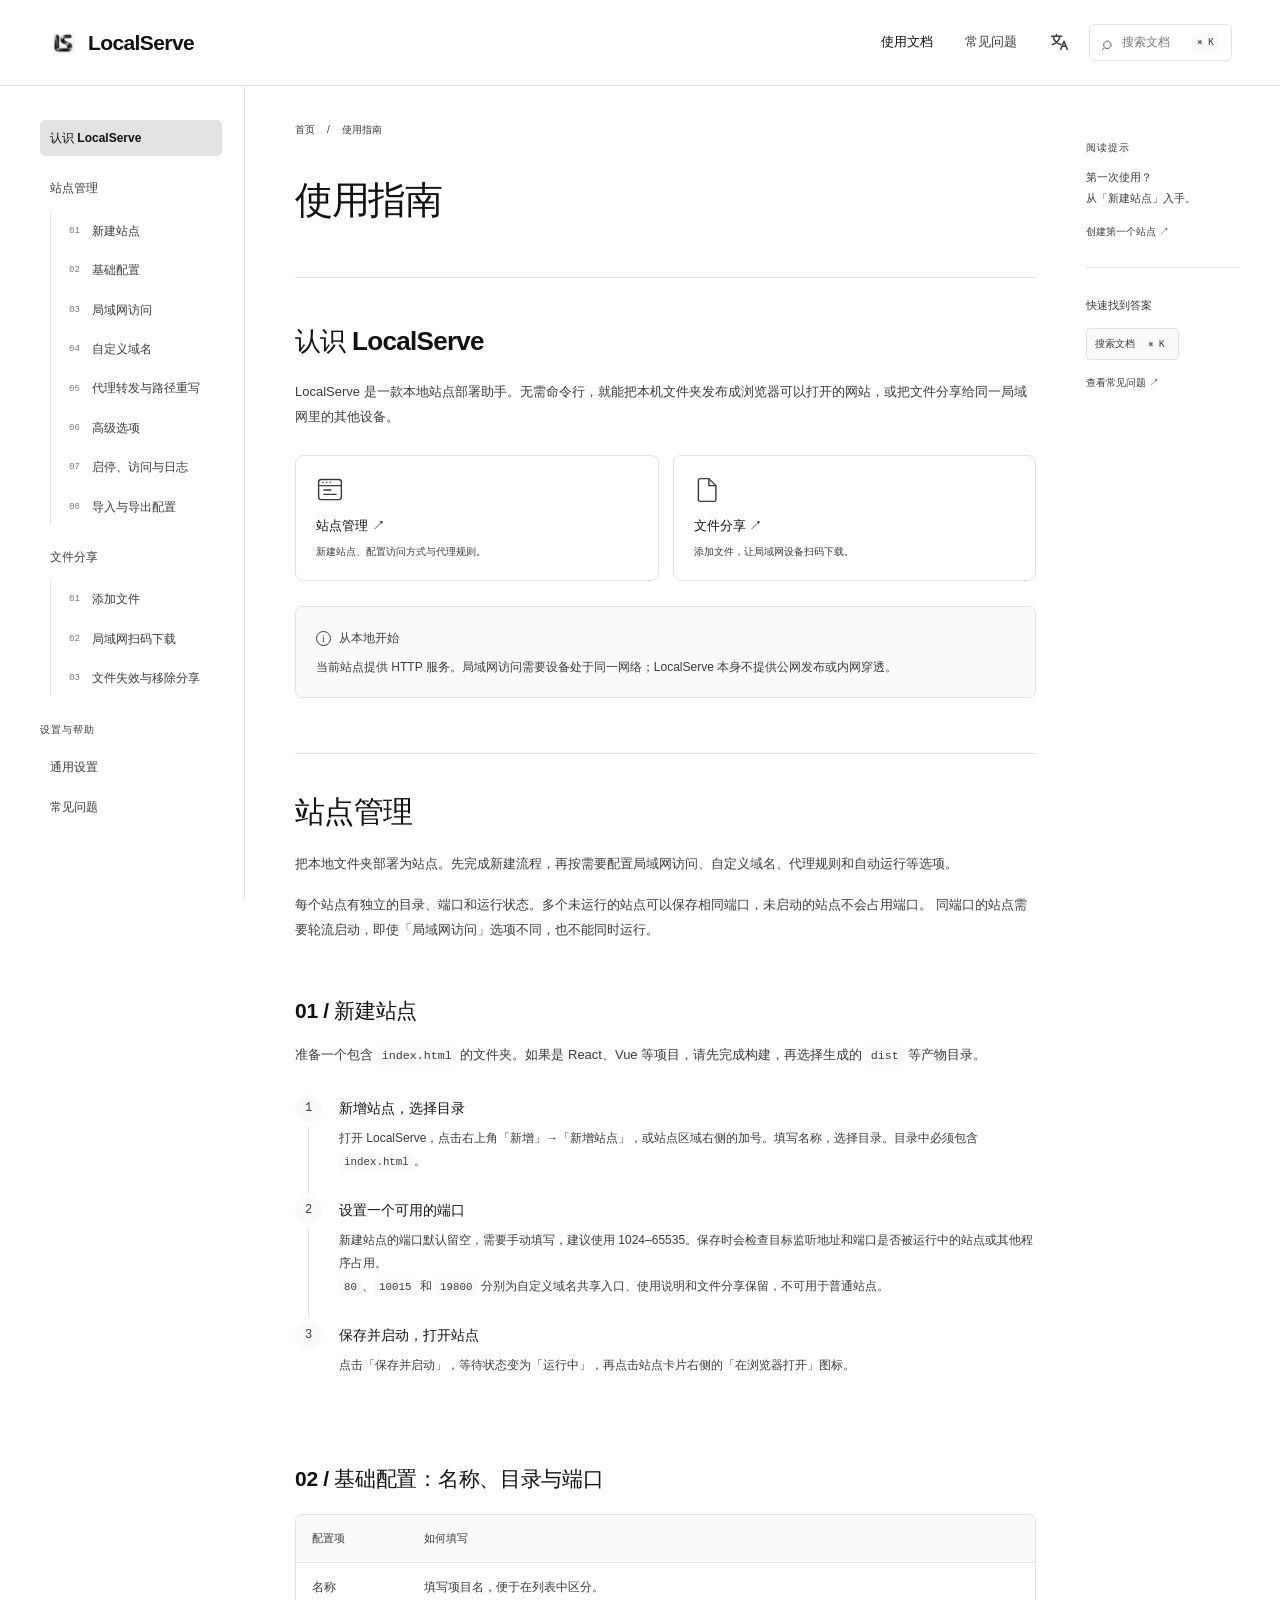
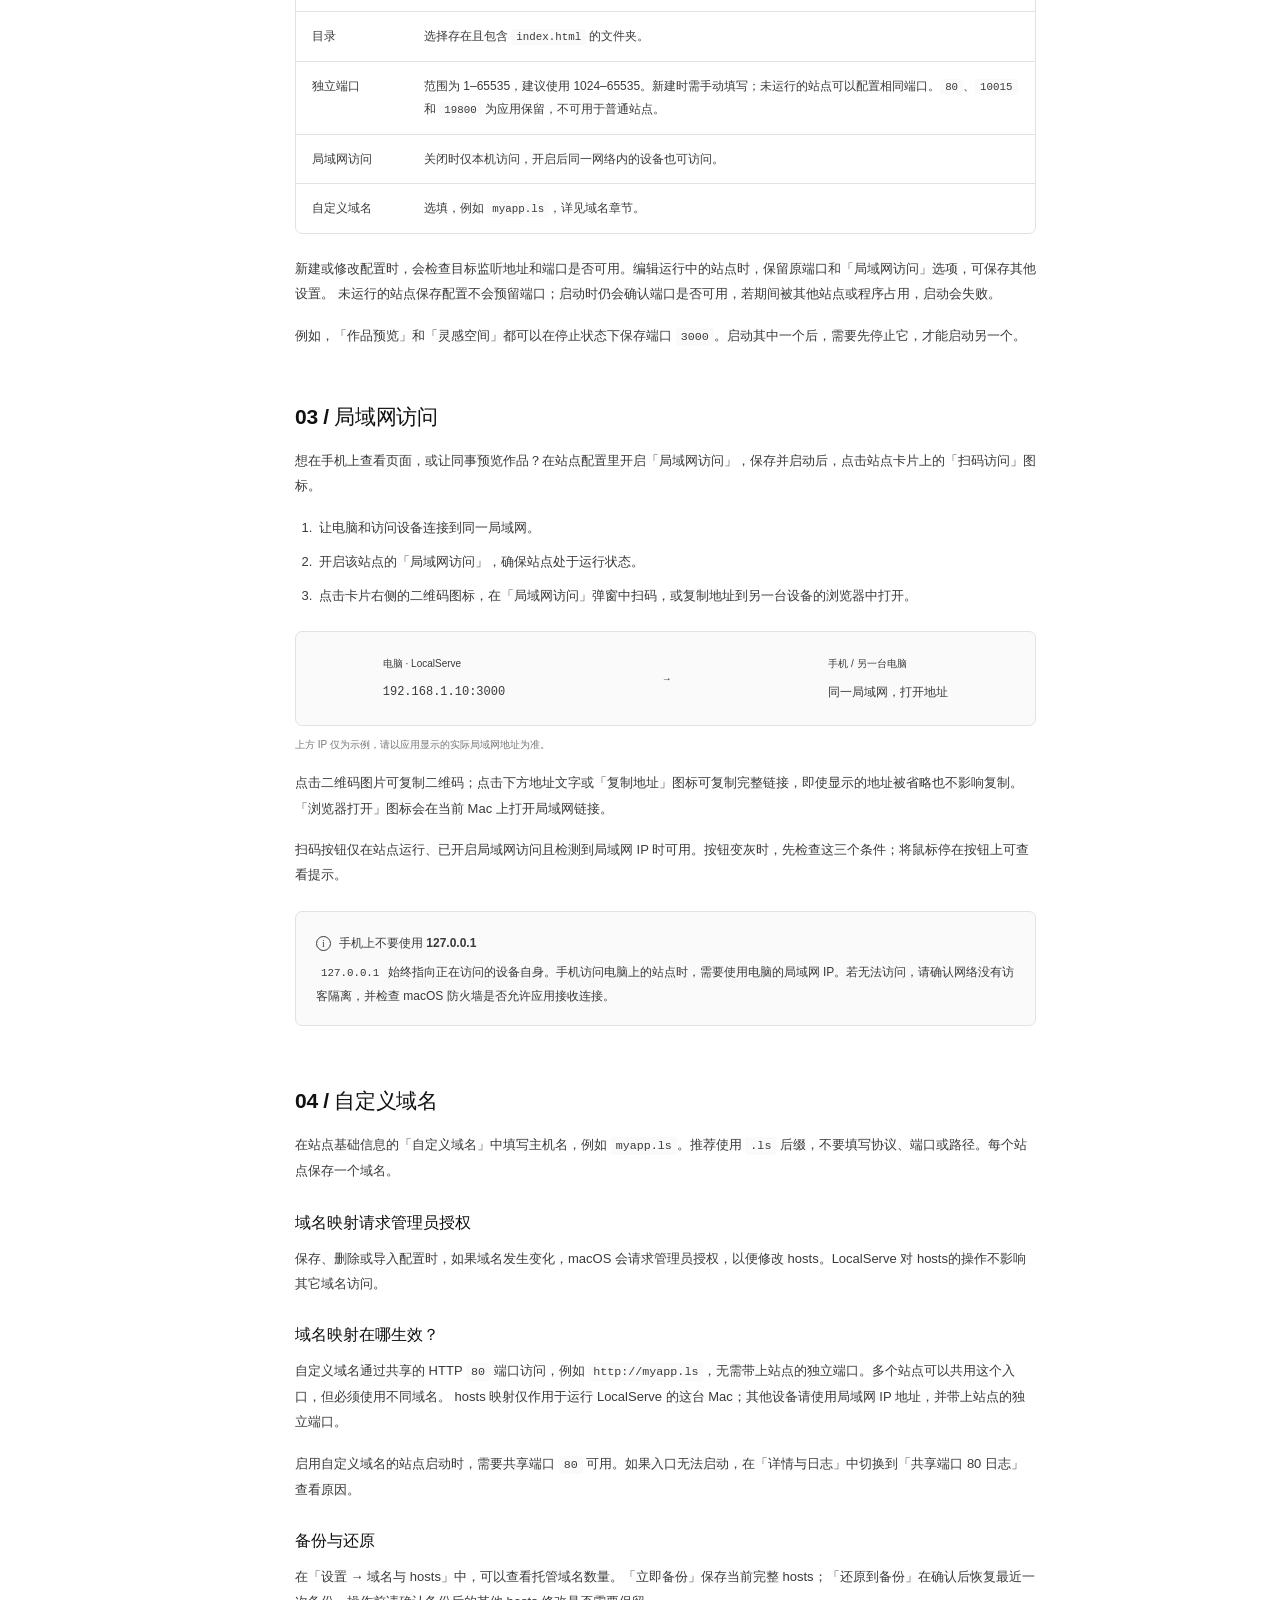
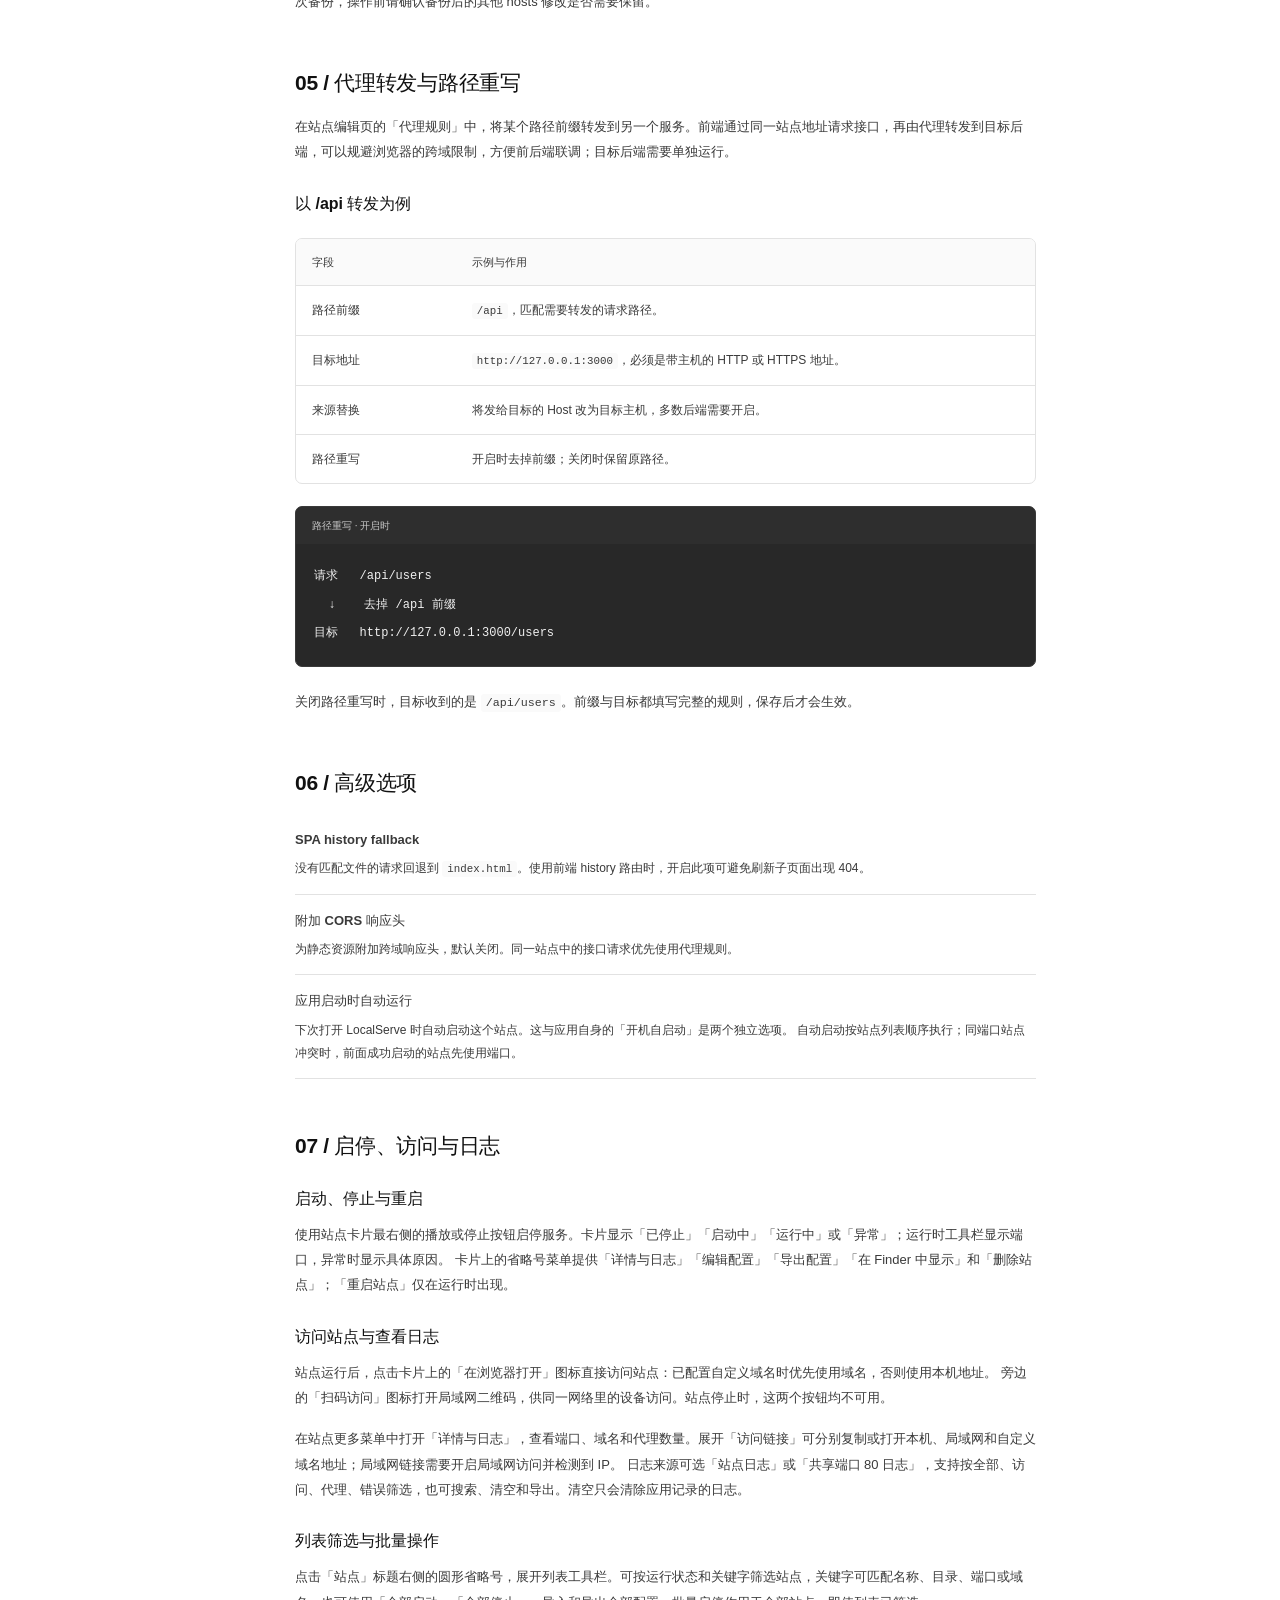
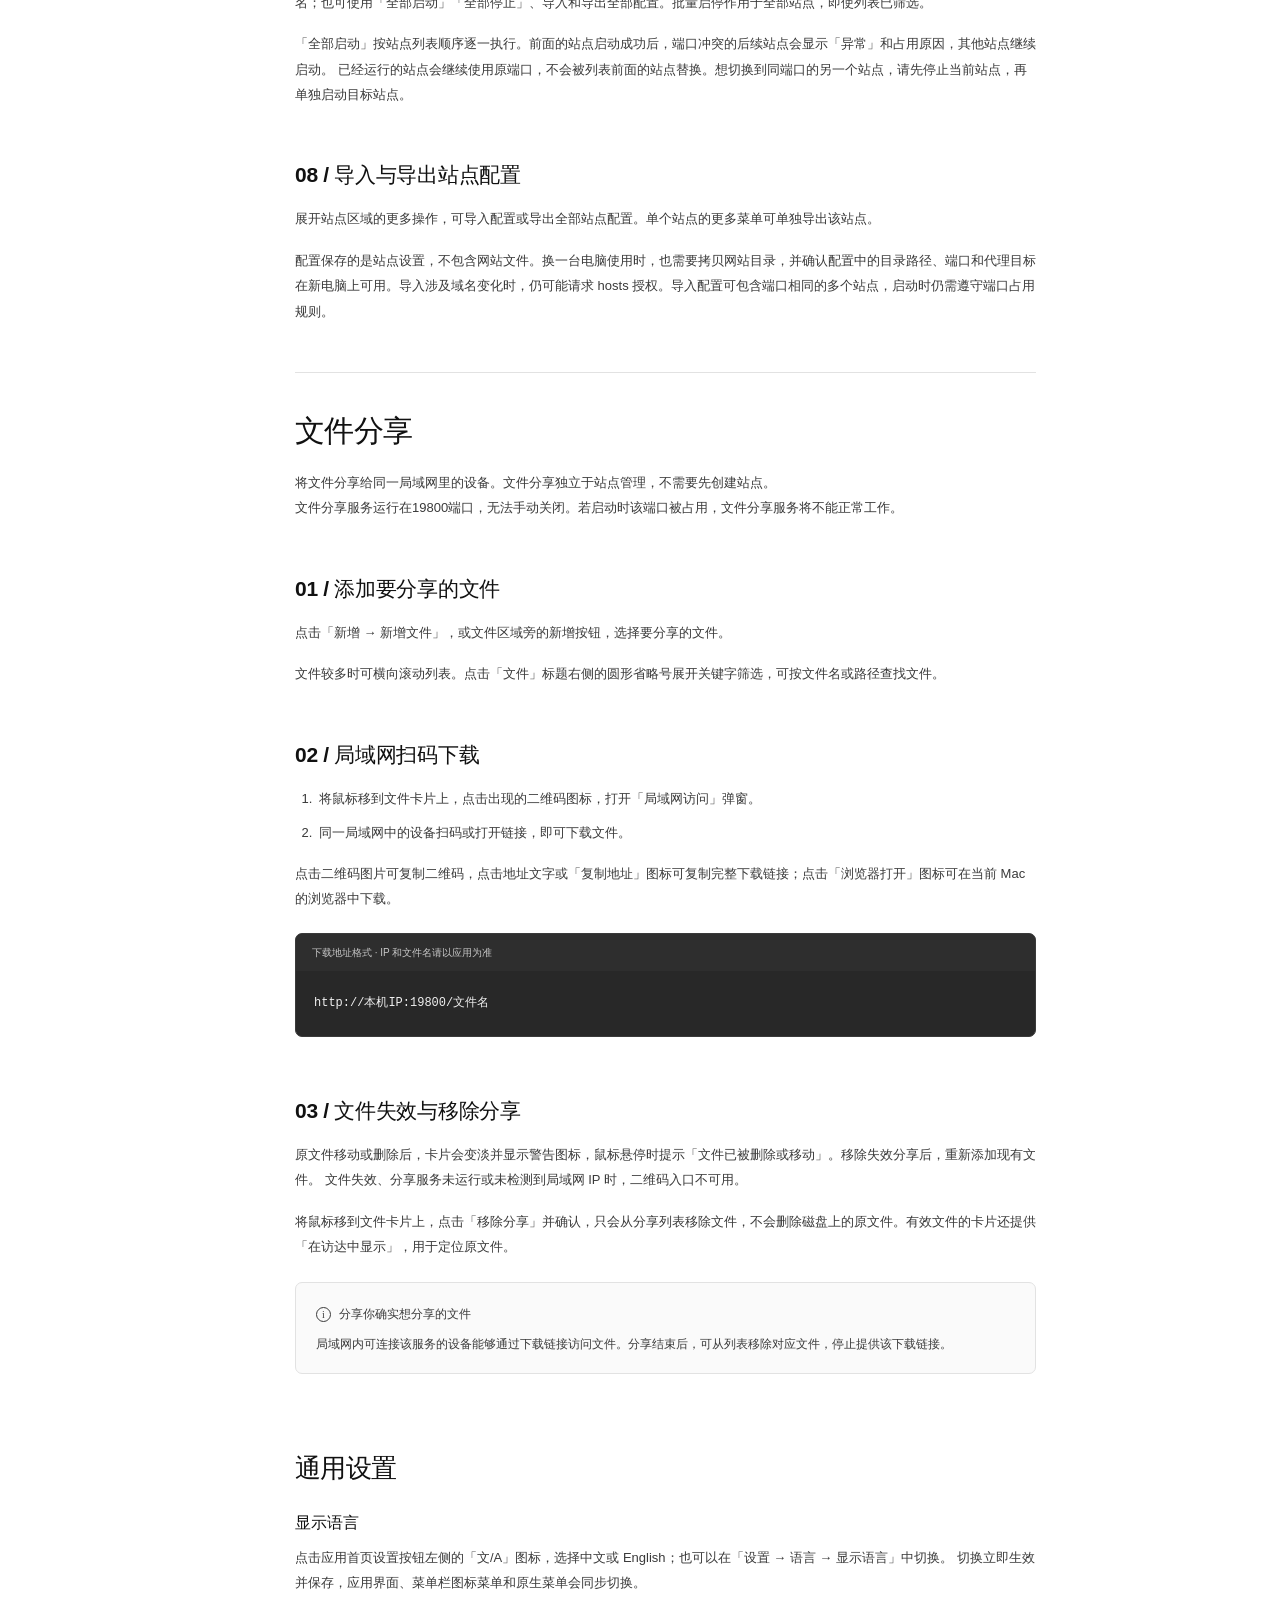
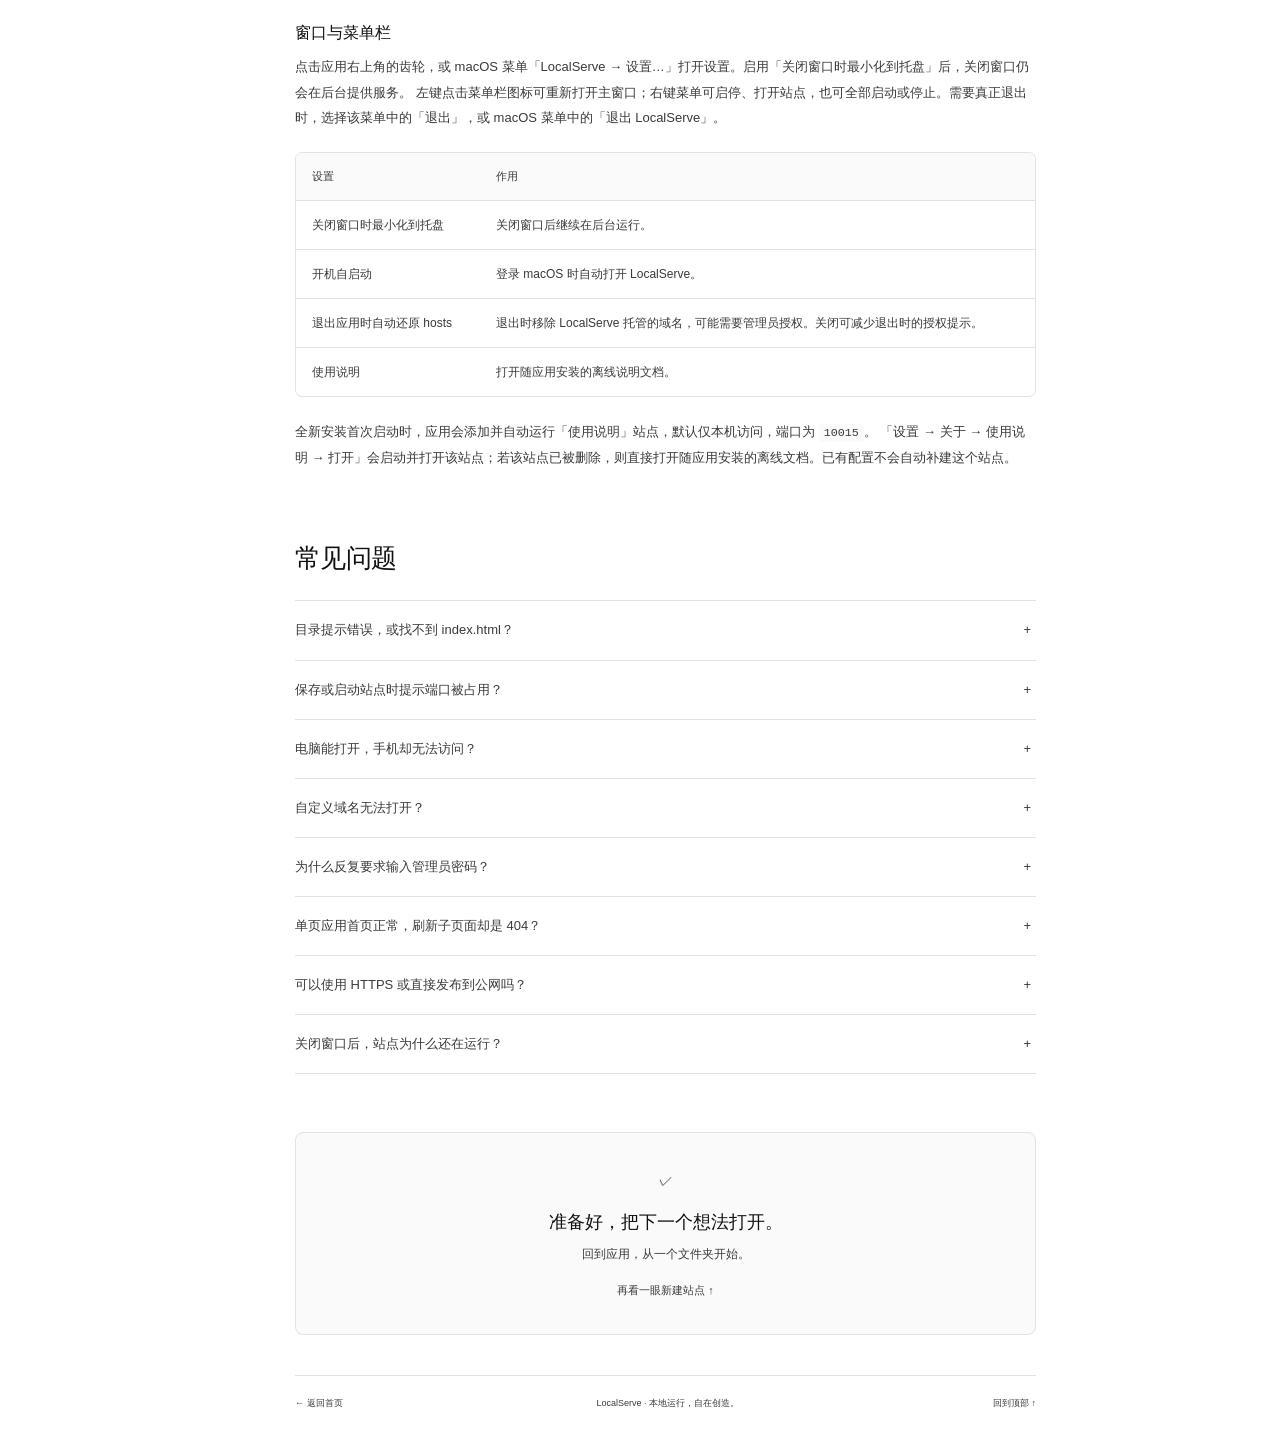
==== commit 0fca4e1d: "feat: 端口重复问题" ====
--- a/guide.html
+++ b/guide.html
@@ -106,7 +106,8 @@
             把本地文件夹部署为站点。先完成新建流程，再按需要配置局域网访问、自定义域名、代理规则和自动运行等选项。
           </p>
           <p data-i18n="guide.sites.p2">
-            每个站点有独立的目录、端口和运行状态；同时运行多个站点时，需要使用不同的可用端口。
+            每个站点有独立的目录、端口和运行状态。多个未运行的站点可以保存相同端口，未启动的站点不会占用端口。
+            同端口的站点需要轮流启动，即使「局域网访问」选项不同，也不能同时运行。
           </p>
         </section>
         <section id="quick-start" class="doc-section doc-subsection" tabindex="-1">
@@ -122,7 +123,7 @@
                 <h4 data-i18n="guide.quick-start.h4">新增站点，选择目录</h4>
                 <p data-i18n="guide.quick-start.p2">
                   打开
-                  LocalServe，点击右上角「新增」→「新增站点」。填写名称，选择目录。目录中必须包含<code>index.html</code>。
+                  LocalServe，点击右上角「新增」→「新增站点」，或站点区域右侧的加号。填写名称，选择目录。目录中必须包含 <code>index.html</code>。
                 </p>
               </div>
             </div>
@@ -131,8 +132,8 @@
               <div>
                 <h4 data-i18n="guide.quick-start.h42">设置一个可用的端口</h4>
                 <p data-i18n="guide.quick-start.p3">
-                  端口必须设置，切不能被其他程序占用，推荐使用1024-65535之间的端口。<br />
-                  注意：本应用的文件分享服务已使用19800端口，故其不能再被站点使用。
+                  新建站点的端口默认留空，需要手动填写，建议使用 1024–65535。保存时会检查目标监听地址和端口是否被运行中的站点或其他程序占用。<br />
+                  <code>80</code>、<code>10015</code> 和 <code>19800</code> 分别为自定义域名共享入口、使用说明和文件分享保留，不可用于普通站点。
                 </p>
               </div>
             </div>
@@ -141,7 +142,7 @@
               <div>
                 <h4 data-i18n="guide.quick-start.h43">保存并启动，打开站点</h4>
                 <p data-i18n="guide.quick-start.p4">
-                  点击「保存并启动」，等待状态变为「运行中」。点击卡片上的地址，在弹出的二维码面板中选择在浏览器打开。
+                  点击「保存并启动」，等待状态变为「运行中」，再点击站点卡片右侧的「在浏览器打开」图标。
                 </p>
               </div>
             </div>
@@ -169,8 +170,7 @@
                 <tr>
                   <td data-i18n="guide.site-basics.td5">独立端口</td>
                   <td data-i18n="guide.site-basics.td6">
-                    范围为 1–65535，建议使用 1024–65535。<code>19800</code>
-                    为文件分享保留，不可用于站点。
+                    范围为 1–65535，建议使用 1024–65535。新建时需手动填写；未运行的站点可以配置相同端口。<code>80</code>、<code>10015</code> 和 <code>19800</code> 为应用保留，不可用于普通站点。
                   </td>
                 </tr>
                 <tr>
@@ -184,17 +184,24 @@
               </tbody>
             </table>
           </div>
+          <p data-i18n="guide.site-basics.portChecks">
+            新建或修改配置时，会检查目标监听地址和端口是否可用。编辑运行中的站点时，保留原端口和「局域网访问」选项，可保存其他设置。
+            未运行的站点保存配置不会预留端口；启动时仍会确认端口是否可用，若期间被其他站点或程序占用，启动会失败。
+          </p>
+          <p data-i18n="guide.site-basics.sharedPortExample">
+            例如，「作品预览」和「灵感空间」都可以在停止状态下保存端口 <code>3000</code>。启动其中一个后，需要先停止它，才能启动另一个。
+          </p>
         </section>
         <section id="network" class="doc-section doc-subsection" tabindex="-1">
           <h3 data-i18n="guide.network.h3">03 / 局域网访问</h3>
           <p data-i18n="guide.network.p">
-            想在手机上查看页面，或让同事预览作品？在站点配置里开启「局域网访问」，保存并启动后，使用卡片提供的局域网地址。
+            想在手机上查看页面，或让同事预览作品？在站点配置里开启「局域网访问」，保存并启动后，点击站点卡片上的「扫码访问」图标。
           </p>
           <ol>
             <li data-i18n="guide.network.li">让电脑和访问设备连接到同一局域网。</li>
             <li data-i18n="guide.network.li2">开启该站点的「局域网访问」，确保站点处于运行状态。</li>
             <li data-i18n="guide.network.li3">
-              点击局域网地址，使用另一台设备扫码，或复制链接在其浏览器中打开。
+              点击卡片右侧的二维码图标，在「局域网访问」弹窗中扫码，或复制地址到另一台设备的浏览器中打开。
             </li>
           </ol>
           <div class="network-example">
@@ -209,6 +216,12 @@
           <p class="caption" data-i18n="guide.network.p2">
             上方 IP 仅为示例，请以应用显示的实际局域网地址为准。
           </p>
+          <p data-i18n="guide.network.qrActions">
+            点击二维码图片可复制二维码；点击下方地址文字或「复制地址」图标可复制完整链接，即使显示的地址被省略也不影响复制。「浏览器打开」图标会在当前 Mac 上打开局域网链接。
+          </p>
+          <p data-i18n="guide.network.qrDisabled">
+            扫码按钮仅在站点运行、已开启局域网访问且检测到局域网 IP 时可用。按钮变灰时，先检查这三个条件；将鼠标停在按钮上可查看提示。
+          </p>
           <div class="callout">
             <strong data-i18n="guide.network.strong2">手机上不要使用 127.0.0.1</strong>
             <p data-i18n="guide.network.p3">
@@ -235,9 +248,11 @@
           </p>
           <h4 data-i18n="guide.domains.h42">域名映射在哪生效？</h4>
           <p data-i18n="guide.domains.p3">
-            hosts 映射仅作用于运行 LocalServe 的这台
-            Mac，其它设备无法访问自定义域名，请使用局域网 IP
-            地址访问，且仍需带上站点的端口。
+            自定义域名通过共享的 HTTP <code>80</code> 端口访问，例如 <code>http://myapp.ls</code>，无需带上站点的独立端口。多个站点可以共用这个入口，但必须使用不同域名。
+            hosts 映射仅作用于运行 LocalServe 的这台 Mac；其他设备请使用局域网 IP 地址，并带上站点的独立端口。
+          </p>
+          <p data-i18n="guide.domains.sharedPort">
+            启用自定义域名的站点启动时，需要共享端口 <code>80</code> 可用。如果入口无法启动，在「详情与日志」中切换到「共享端口 80 日志」查看原因。
           </p>
           <h4 data-i18n="guide.domains.h43">备份与还原</h4>
           <p data-i18n="guide.domains.p4">
@@ -317,6 +332,7 @@
               <p data-i18n="guide.advanced.p3">
                 下次打开 LocalServe
                 时自动启动这个站点。这与应用自身的「开机自启动」是两个独立选项。
+                自动启动按站点列表顺序执行；同端口站点冲突时，前面成功启动的站点先使用端口。
               </p>
             </li>
           </ul>
@@ -325,17 +341,25 @@
           <h3 data-i18n="guide.site-operations.h3">07 / 启停、访问与日志</h3>
           <h4 data-i18n="guide.site-operations.h4">启动、停止与重启</h4>
           <p data-i18n="guide.site-operations.p">
-            使用站点卡片右侧按钮启停服务。卡片显示「已停止」「启动中」「运行中」或「异常」；异常时会显示具体原因。更多菜单提供重启、编辑、导出配置、在
-            Finder 中显示目录和删除站点等操作。
+            使用站点卡片最右侧的播放或停止按钮启停服务。卡片显示「已停止」「启动中」「运行中」或「异常」；运行时工具栏显示端口，异常时显示具体原因。
+            卡片上的省略号菜单提供「详情与日志」「编辑配置」「导出配置」「在 Finder 中显示」和「删除站点」；「重启站点」仅在运行时出现。
           </p>
           <h4 data-i18n="guide.site-operations.h42">访问站点与查看日志</h4>
           <p data-i18n="guide.site-operations.p2">
-            站点运行后，点击地址可查看二维码、复制链接或在浏览器打开。按住
-            <kbd>Command</kbd>（或
-            <kbd>Ctrl</kbd>）点击地址，可直接用浏览器打开。
+            站点运行后，点击卡片上的「在浏览器打开」图标直接访问站点：已配置自定义域名时优先使用域名，否则使用本机地址。
+            旁边的「扫码访问」图标打开局域网二维码，供同一网络里的设备访问。站点停止时，这两个按钮均不可用。
           </p>
           <p data-i18n="guide.site-operations.p3">
-            在站点更多菜单中打开「详情与日志」，查看端口、域名、代理数量和访问链接。日志支持按全部、访问、代理、错误筛选，也可搜索、清空和导出。清空只会清除应用记录的日志。
+            在站点更多菜单中打开「详情与日志」，查看端口、域名和代理数量。展开「访问链接」可分别复制或打开本机、局域网和自定义域名地址；局域网链接需要开启局域网访问并检测到 IP。
+            日志来源可选「站点日志」或「共享端口 80 日志」，支持按全部、访问、代理、错误筛选，也可搜索、清空和导出。清空只会清除应用记录的日志。
+          </p>
+          <h4 data-i18n="guide.site-operations.listToolbarTitle">列表筛选与批量操作</h4>
+          <p data-i18n="guide.site-operations.listToolbar">
+            点击「站点」标题右侧的圆形省略号，展开列表工具栏。可按运行状态和关键字筛选站点，关键字可匹配名称、目录、端口或域名；也可使用「全部启动」「全部停止」、导入和导出全部配置。批量启停作用于全部站点，即使列表已筛选。
+          </p>
+          <p data-i18n="guide.site-operations.startOrder">
+            「全部启动」按站点列表顺序逐一执行。前面的站点启动成功后，端口冲突的后续站点会显示「异常」和占用原因，其他站点继续启动。
+            已经运行的站点会继续使用原端口，不会被列表前面的站点替换。想切换到同端口的另一个站点，请先停止当前站点，再单独启动目标站点。
           </p>
         </section>
         <section id="site-transfer" class="doc-section doc-subsection" tabindex="-1">
@@ -345,7 +369,7 @@
           </p>
           <p data-i18n="guide.site-transfer.p2">
             配置保存的是站点设置，不包含网站文件。换一台电脑使用时，也需要拷贝网站目录，并确认配置中的目录路径、端口和代理目标在新电脑上可用。导入涉及域名变化时，仍可能请求
-            hosts 授权。
+            hosts 授权。导入配置可包含端口相同的多个站点，启动时仍需遵守端口占用规则。
           </p>
         </section>
       </section>
@@ -363,13 +387,19 @@
             点击「新增 →
             新增文件」，或文件区域旁的新增按钮，选择要分享的文件。
           </p>
+          <p data-i18n="guide.file-add.listToolbar">
+            文件较多时可横向滚动列表。点击「文件」标题右侧的圆形省略号展开关键字筛选，可按文件名或路径查找文件。
+          </p>
         </section>
         <section id="file-download" class="doc-section doc-subsection" tabindex="-1">
           <h3 data-i18n="guide.file-download.h3">02 / 局域网扫码下载</h3>
           <ol>
-            <li data-i18n="guide.file-download.li">选择文件卡片上的二维码入口，打开二维码弹窗</li>
+            <li data-i18n="guide.file-download.li">将鼠标移到文件卡片上，点击出现的二维码图标，打开「局域网访问」弹窗。</li>
             <li data-i18n="guide.file-download.li2">同一局域网中的设备扫码或打开链接，即可下载文件。</li>
           </ol>
+          <p data-i18n="guide.file-download.qrActions">
+            点击二维码图片可复制二维码，点击地址文字或「复制地址」图标可复制完整下载链接；点击「浏览器打开」图标可在当前 Mac 的浏览器中下载。
+          </p>
           <div class="code-block">
             <div class="code-header">
               <span data-i18n="guide.file-download.span">下载地址格式 · IP 和文件名请以应用为准</span>
@@ -380,12 +410,11 @@
         <section id="file-manage" class="doc-section doc-subsection" tabindex="-1">
           <h3 data-i18n="guide.file-manage.h3">03 / 文件失效与移除分享</h3>
           <p data-i18n="guide.file-manage.p">
-            原文件移动或删除后，卡片会显示「文件失效」，请直接删除，重新添加新的文件。如果未检测到局域网
-            IP，下载地址会不可用。
+            原文件移动或删除后，卡片会变淡并显示警告图标，鼠标悬停时提示「文件已被删除或移动」。移除失效分享后，重新添加现有文件。
+            文件失效、分享服务未运行或未检测到局域网 IP 时，二维码入口不可用。
           </p>
           <p data-i18n="guide.file-manage.p2">
-            「移除分享」只会从分享列表移除文件，不会删除磁盘上的原文件。你也可以通过卡片操作在
-            Finder 中显示原文件。
+            将鼠标移到文件卡片上，点击「移除分享」并确认，只会从分享列表移除文件，不会删除磁盘上的原文件。有效文件的卡片还提供「在访达中显示」，用于定位原文件。
           </p>
           <div class="callout">
             <strong data-i18n="guide.file-manage.strong">分享你确实想分享的文件</strong>
@@ -404,8 +433,8 @@
         </p>
         <h3 data-i18n="guide.settings.h32">窗口与菜单栏</h3>
         <p data-i18n="guide.settings.p2">
-          点击应用右上角的齿轮打开设置。启用「关闭窗口时最小化到托盘」后，关闭窗口仍会在后台提供服务。需要真正退出时，在菜单栏图标的右键菜单中选择「退出
-          LocalServe」。左键点击菜单栏图标可重新打开主窗口。
+          点击应用右上角的齿轮，或 macOS 菜单「LocalServe → 设置…」打开设置。启用「关闭窗口时最小化到托盘」后，关闭窗口仍会在后台提供服务。
+          左键点击菜单栏图标可重新打开主窗口；右键菜单可启停、打开站点，也可全部启动或停止。需要真正退出时，选择该菜单中的「退出」，或 macOS 菜单中的「退出 LocalServe」。
         </p>
         <div class="table-wrap">
           <table>
@@ -438,6 +467,10 @@
             </tbody>
           </table>
         </div>
+        <p data-i18n="guide.settings.guideSite">
+          全新安装首次启动时，应用会添加并自动运行「使用说明」站点，默认仅本机访问，端口为 <code>10015</code>。
+          「设置 → 关于 → 使用说明 → 打开」会启动并打开该站点；若该站点已被删除，则直接打开随应用安装的离线文档。已有配置不会自动补建这个站点。
+        </p>
       </section>
       <section id="faq" class="doc-section" tabindex="-1">
         <h2 data-i18n="common.faq">常见问题</h2>
@@ -451,11 +484,11 @@
             </p>
           </details>
           <details>
-            <summary data-i18n="guide.faq.summary2">站点启动失败，提示端口被占用？</summary>
+            <summary data-i18n="guide.faq.summary2">保存或启动站点时提示端口被占用？</summary>
             <p data-i18n="guide.faq.p2">
-              将端口改为未被其他站点或程序占用的值，例如
-              8081。不要使用文件分享专用的
-              19800。可以打开「详情与日志」查看具体错误信息。
+              停止占用端口的站点或程序，或改用空闲端口，例如 <code>8081</code>。多个未运行站点可以保留相同端口配置，但同端口站点不能同时运行。
+              自动启动或「全部启动」时，列表中前面成功启动的站点先使用端口，已经运行的站点会保留端口。
+              不要使用应用保留的 <code>80</code>、<code>10015</code> 或 <code>19800</code>。若启用了自定义域名，还需确保共享端口 <code>80</code> 可用。启动失败时可打开「详情与日志」查看具体错误信息。
             </p>
           </details>
           <details>
@@ -470,8 +503,8 @@
             <summary data-i18n="guide.faq.summary4">自定义域名无法打开？</summary>
             <p data-i18n="guide.faq.p4">
               确认已允许写入
-              hosts，域名中没有协议或路径，且浏览器地址包含正确端口。若曾取消授权，重新保存域名以再次授权。其他设备请改用局域网
-              IP。
+              hosts，站点已运行，域名中没有协议、端口或路径。在本机使用 <code>http://你的域名</code> 访问，无需添加独立端口；若共享入口异常，查看「共享端口 80 日志」。
+              若曾取消授权，重新保存域名以再次授权。其他设备请改用局域网 IP 加站点端口。
             </p>
           </details>
           <details>
@@ -500,8 +533,7 @@
           <details>
             <summary data-i18n="guide.faq.summary8">关闭窗口后，站点为什么还在运行？</summary>
             <p data-i18n="guide.faq.p8">
-              开启「关闭窗口时最小化到托盘」时，这是正常行为。要停止服务，可停止对应站点，或从菜单栏图标菜单中选择「退出
-              LocalServe」。
+              开启「关闭窗口时最小化到托盘」时，这是正常行为。要停止服务，可停止对应站点，或从菜单栏图标的右键菜单中选择「退出」。
             </p>
           </details>
         </div>
@@ -538,4 +570,4 @@
   </dialog>
 </body>
 
-</html>+</html>
--- a/assets/style.css
+++ b/assets/style.css
@@ -2690,252 +2690,333 @@
   }
 }
 
-/* Landing preview follows the real application's file and site layout. */
+/* HTML/SVG app preview, scaled as one window with fictional sample data. */
 .screenshot-preview {
+  container-type: inline-size;
   transform: none;
+  border-color: #dddddd;
   border-radius: 16px;
-}
-
-.screenshot-preview .window-bar {
-  height: 43px;
-  background: var(--white);
+  background: #ffffff;
+  color: #111111;
+  color-scheme: light;
+}
+
+.preview-window {
+  display: flex;
+  flex-direction: column;
+  aspect-ratio: 1334 / 1280;
+  background: #fafafa;
+  font-size: 1.8cqi;
+  line-height: 1.3;
+}
+
+.preview-icon-definitions {
+  position: absolute;
+  overflow: hidden;
+}
+
+.preview-icon {
+  width: 2.15cqi;
+  height: 2.15cqi;
+  flex-shrink: 0;
+  fill: none;
+  stroke: currentColor;
+  stroke-width: 1.8;
+  stroke-linecap: round;
+  stroke-linejoin: round;
+}
+
+.screenshot-preview .preview-window-bar {
   position: relative;
-  padding: 0 14px;
+  height: 5.25cqi;
+  flex-shrink: 0;
+  padding: 0 2.1cqi;
+  border-bottom: 1px solid #dddddd;
+  background: #ffffff;
+  color: #404040;
 }
 
 .screenshot-preview .window-dots {
-  gap: 6px;
+  gap: 1.35cqi;
 }
 
 .screenshot-preview .window-dots b {
-  width: 10px;
-  height: 10px;
+  width: 2.1cqi;
+  height: 2.1cqi;
+  box-shadow: inset 0 0 0 1px #00000015, 0 .2cqi .35cqi #00000010;
+}
+
+.screenshot-preview .window-dots b:nth-child(1) {
+  background: #ff625c;
+}
+
+.screenshot-preview .window-dots b:nth-child(2) {
+  background: #ffbd44;
+}
+
+.screenshot-preview .window-dots b:nth-child(3) {
+  background: #5bce40;
 }
 
 .preview-title {
   position: absolute;
   left: 50%;
   transform: translateX(-50%);
-  font-size: 13px;
+  font-size: 1.8cqi;
   font-weight: 500;
 }
 
-.preview-window-actions {
-  display: flex;
-  align-items: center;
-  gap: 10px;
+.preview-window-actions,
+.preview-section-actions {
+  display: flex;
+  align-items: center;
+  gap: 1.8cqi;
 }
 
 .preview-add {
-  background: var(--ink);
-  color: var(--accent-on);
-  font-size: 11px;
+  padding: .6cqi 1.5cqi;
+  border-radius: 4cqi;
+  background: #111111;
+  color: #ffffff;
+  font-size: 1.8cqi;
   font-weight: 600;
-  padding: 3px 12px;
-  border-radius: 20px;
 }
 
 .preview-body {
-  padding: 22px 20px 48px;
-  background: var(--soft);
+  flex: 1;
+  padding: 2.65cqi 2.85cqi;
 }
 
 .preview-section-heading {
   display: flex;
   align-items: center;
   justify-content: space-between;
-  color: var(--text);
 }
 
 .preview-section-heading strong {
-  font-size: 15px;
-  color: var(--ink);
+  font-size: 2.7cqi;
   font-weight: 600;
 }
 
 .preview-section-heading small {
-  color: var(--muted);
-  font-size: 12px;
-  font-weight: 500;
-  margin-left: 4px;
-}
-
-.preview-section-heading>span {
-  font-size: 18px;
-  line-height: 1;
+  margin-left: .6cqi;
+  color: #777777;
+  font-size: 1.7cqi;
+  font-weight: 400;
+}
+
+.preview-section-actions {
+  gap: 2.25cqi;
+  color: #404040;
+  padding-right: 1.2cqi;
 }
 
 .preview-files {
   display: grid;
-  grid-template-columns: repeat(4, minmax(0, 1fr));
-  gap: 12px;
-  padding: 28px 0 32px;
+  grid-template-columns: repeat(3, 15.6cqi);
+  padding: 3.3cqi 0 3cqi;
 }
 
 .preview-file {
   display: flex;
   flex-direction: column;
   align-items: center;
-  gap: 10px;
   min-width: 0;
-}
-
-.preview-file svg {
-  width: 39px;
-  height: 47px;
+  gap: 1.5cqi;
+}
+
+.preview-file-icon {
+  width: 5.5cqi;
+  height: 6.75cqi;
 }
 
 .preview-file>span {
-  color: var(--ink);
-  font-size: 10px;
+  min-height: 4.8cqi;
+  max-width: 100%;
+  color: #111111;
+  font-size: 1.7cqi;
+  line-height: 1.4;
+  text-align: center;
+}
+
+.preview-file-image {
+  color: #9570e5;
+}
+
+.preview-file-archive {
+  color: #bd7911;
+}
+
+.preview-file-audio {
+  color: #f22124;
+}
+
+.preview-site {
+  display: flex;
+  align-items: center;
+  justify-content: space-between;
+  gap: 1.5cqi;
+  min-height: 11.65cqi;
+  margin-top: 1.7cqi;
+  padding: 2.1cqi 3cqi;
+  border: 1px solid #dddddd;
+  border-radius: 2.4cqi;
+  background: #ffffff;
+  box-shadow: 0 .2cqi .5cqi #00000004;
+}
+
+.preview-site-running {
+  box-shadow: 0 1.4cqi 2.5cqi #00000006;
+}
+
+.preview-site-info {
+  min-width: 0;
+}
+
+.preview-site-heading {
+  display: flex;
+  align-items: center;
+  gap: 1.1cqi;
   white-space: nowrap;
-  max-width: 100%;
-  overflow: hidden;
-  text-overflow: ellipsis;
-}
-
-.preview-file.pdf {
-  color: #dc2626;
-}
-
-.preview-file.media {
-  color: #9570e5;
-}
-
-.preview-site {
-  border: 1px solid var(--line);
-  background: var(--white);
-  border-radius: 11px;
-  box-shadow: 0 1px 3px #00000008;
-  padding: 17px 16px;
-  margin-top: 14px;
-}
-
-.preview-site-heading {
-  display: flex;
-  align-items: center;
-  gap: 9px;
-  flex-wrap: wrap;
 }
 
 .preview-site-heading strong {
-  color: var(--ink);
-  font-size: 16px;
+  font-size: 2.3cqi;
   font-weight: 600;
 }
 
-.preview-running {
+.preview-status {
   display: inline-flex;
   align-items: center;
-  gap: 5px;
-  padding: 2px 8px;
-  background: color-mix(in srgb, #16a34a 12%, transparent);
+  gap: .6cqi;
+  padding: .35cqi 1.2cqi;
+  border-radius: 4cqi;
+  font-size: 1.7cqi;
+  line-height: 1.4;
+}
+
+.preview-status i {
+  width: .85cqi;
+  height: .85cqi;
+  border-radius: 50%;
+  background: currentColor;
+}
+
+.preview-status-stopped {
+  color: #777777;
+  background: #ededed;
+}
+
+.preview-status-running {
   color: #16a34a;
-  border-radius: 20px;
-  font-size: 10px;
-}
-
-.preview-running i {
-  width: 5px;
-  height: 5px;
-  border-radius: 50%;
-  background: #16a34a;
+  background: #e5f4e9;
 }
 
 .preview-site-path {
   display: flex;
   align-items: center;
-  justify-content: space-between;
-  gap: 8px;
-  margin: 8px 0 10px;
-  color: var(--muted);
+  gap: 1.1cqi;
+  margin-top: 1.3cqi;
+  color: #aaaaaa;
+}
+
+.preview-site-path .preview-icon {
+  width: 1.6cqi;
+  height: 1.6cqi;
 }
 
 .preview-site-path code {
-  background: none;
-  padding: 0;
-  color: var(--muted);
-  font-size: 11px;
   overflow: hidden;
   text-overflow: ellipsis;
   white-space: nowrap;
+  padding: 0;
+  background: none;
+  color: #777777;
+  font-size: 1.8cqi;
 }
 
 .preview-site-actions {
   display: flex;
   align-items: center;
-  gap: 22px;
-  font-size: 17px;
-  line-height: 1;
-}
-
-.preview-site-actions>span {
-  color: #dc2626;
-  font-size: 14px;
-}
-
-.preview-addresses {
-  display: flex;
-  flex-wrap: wrap;
-  gap: 10px 18px;
-  color: #2563eb;
-  font-size: 11px;
-}
-
-.preview-addresses>span {
+  gap: 1.2cqi;
+  flex-shrink: 0;
+}
+
+.preview-site-tools {
+  display: flex;
+  align-items: center;
+  height: 4.8cqi;
+  padding: 0 .45cqi;
+  border-radius: 1.5cqi;
+  background: #f1f1f1;
+  color: #444444;
+}
+
+.preview-tool {
   display: inline-flex;
   align-items: center;
-  gap: 5px;
-}
-
-.preview-qr {
-  width: 12px;
-  height: 12px;
+  justify-content: center;
+  width: 4.15cqi;
+}
+
+.preview-tool.is-disabled {
+  color: #b5b5b5;
+}
+
+.preview-tool .preview-icon {
+  width: 1.8cqi;
+  height: 1.8cqi;
+}
+
+.preview-port {
+  display: inline-flex;
+  align-items: center;
+  gap: .85cqi;
+  padding: 0 1.35cqi 0 1.2cqi;
+  margin-right: .25cqi;
+  border-right: 1px solid #cccccc;
+  color: #777777;
+  font-size: 1.7cqi;
+  white-space: nowrap;
+}
+
+.preview-port b {
+  color: #111111;
+  font-family: var(--mono);
+  font-size: 1.8cqi;
+  font-weight: 600;
+}
+
+.preview-site-action {
+  display: inline-flex;
+  align-items: center;
+  justify-content: center;
+  width: 4.8cqi;
+  height: 4.8cqi;
+  border-radius: 1.4cqi;
+}
+
+.preview-site-start {
+  color: #16a34a;
+  background: #e5f4e9;
+}
+
+.preview-site-stop {
+  color: #ff393b;
+  background: #ffeded;
+}
+
+.preview-footer {
+  display: flex;
+  align-items: center;
+  justify-content: space-between;
   flex-shrink: 0;
-  opacity: .7;
-}
-
-.preview-footer {
-  display: flex;
-  flex-wrap: wrap;
-  gap: 4px 12px;
-  justify-content: space-between;
-  border-top: 1px solid var(--line);
-  padding: 5px 14px;
-  background: var(--white);
-  color: var(--muted);
-  font: 10px/1.7 var(--mono);
-}
-
-@media (max-width: 560px) {
-  .screenshot-preview {
-    transform: none;
-  }
-
-  .preview-body {
-    padding: 20px 14px 34px;
-  }
-
-  .preview-files {
-    gap: 5px;
-    padding: 24px 0 28px;
-  }
-
-  .preview-file>span {
-    font-size: 9px;
-  }
-
-  .preview-title {
-    font-size: 12px;
-  }
-
-  .preview-window-actions {
-    gap: 7px;
-  }
-
-  .preview-site-path code {
-    font-size: 10px;
-  }
+  height: 3.5cqi;
+  padding: 0 2.1cqi;
+  border-top: 1px solid #dddddd;
+  background: #ffffff;
+  color: #777777;
+  font: 1.7cqi/1.3 var(--mono);
 }
 
 .promise-bar>div>span {
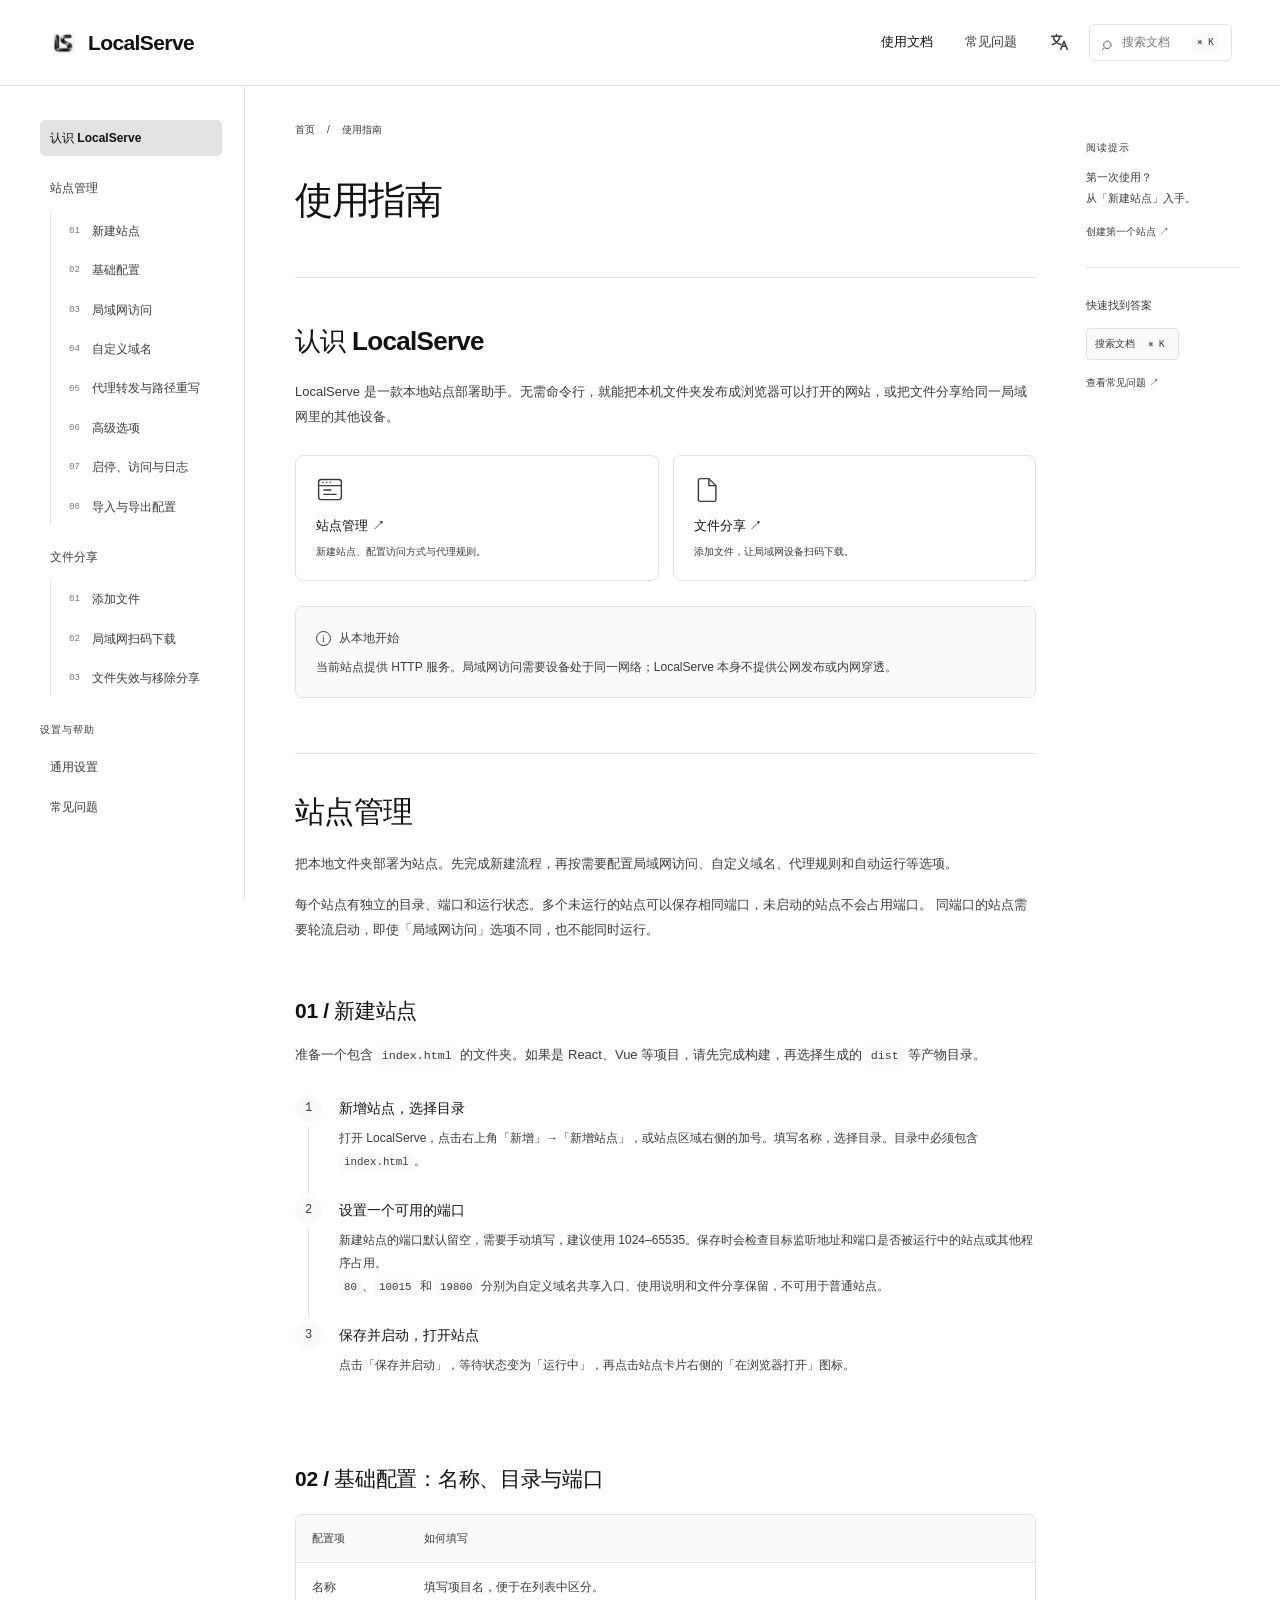
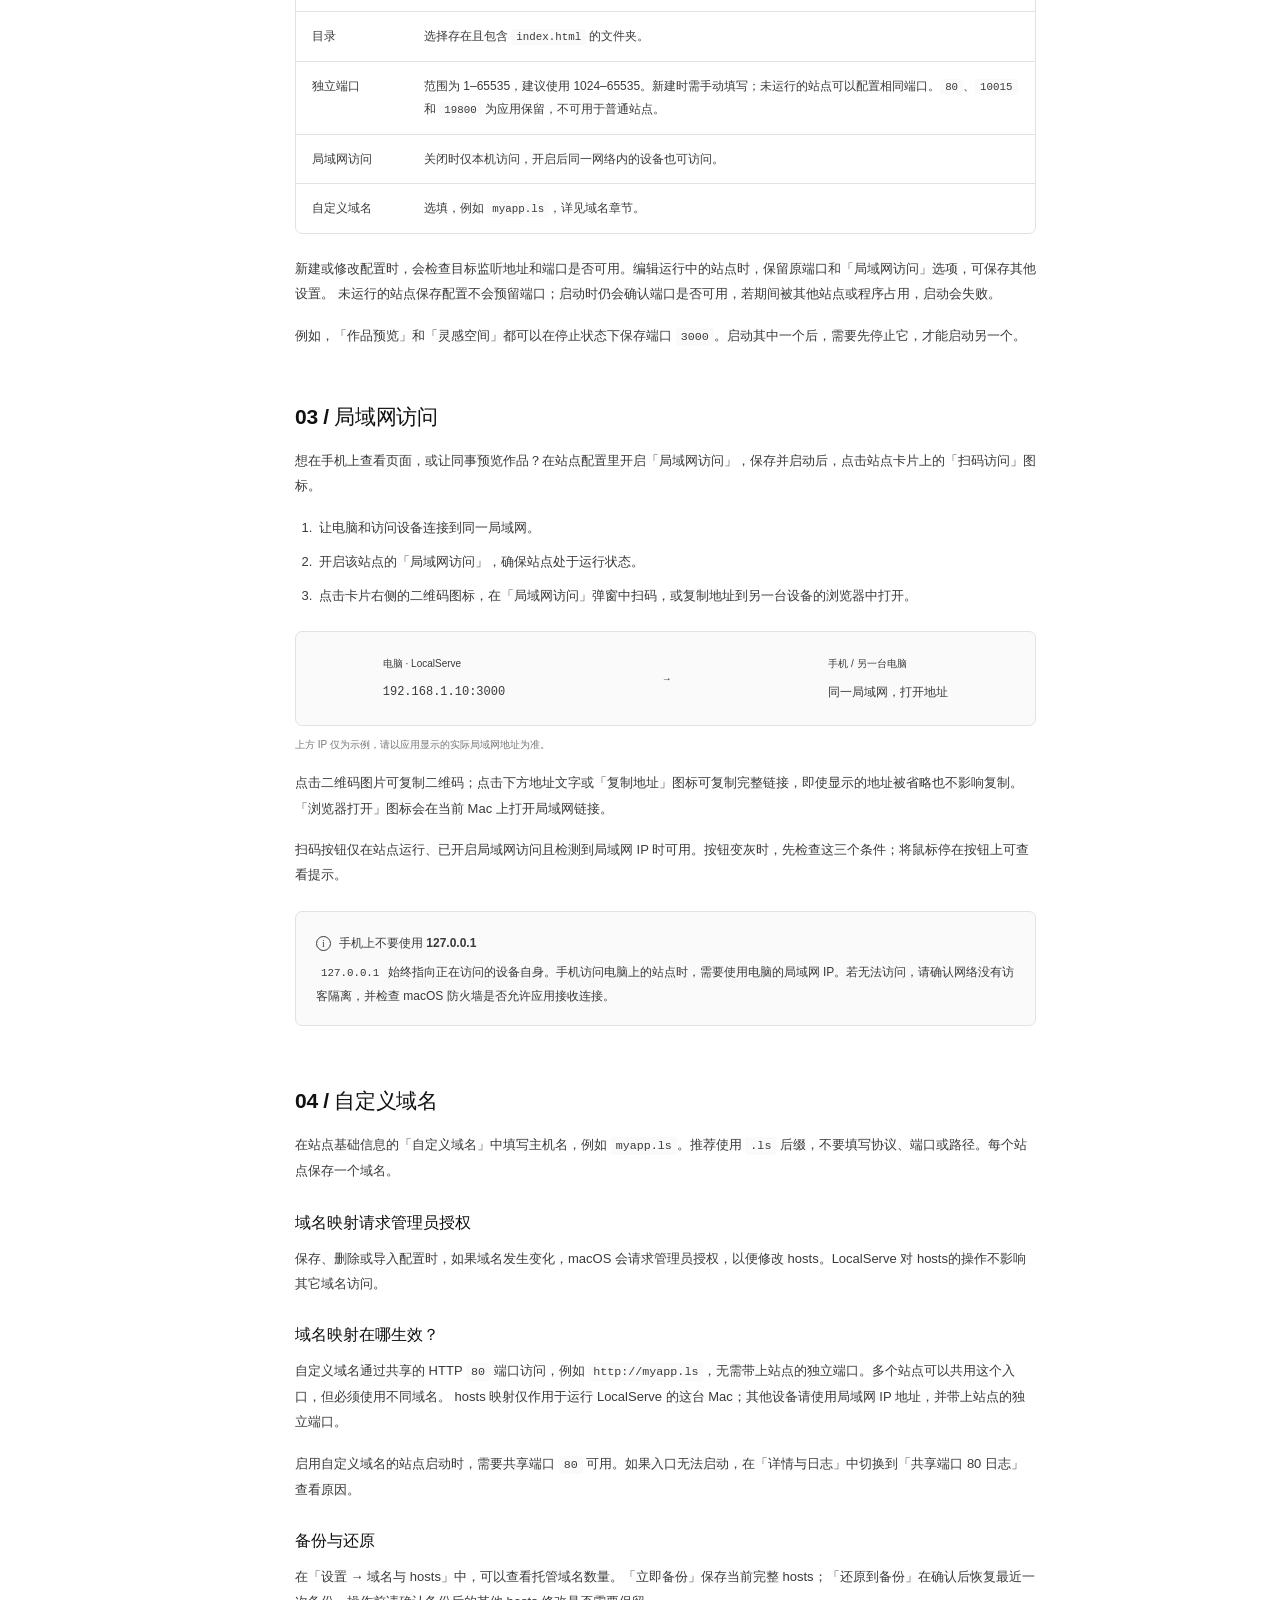
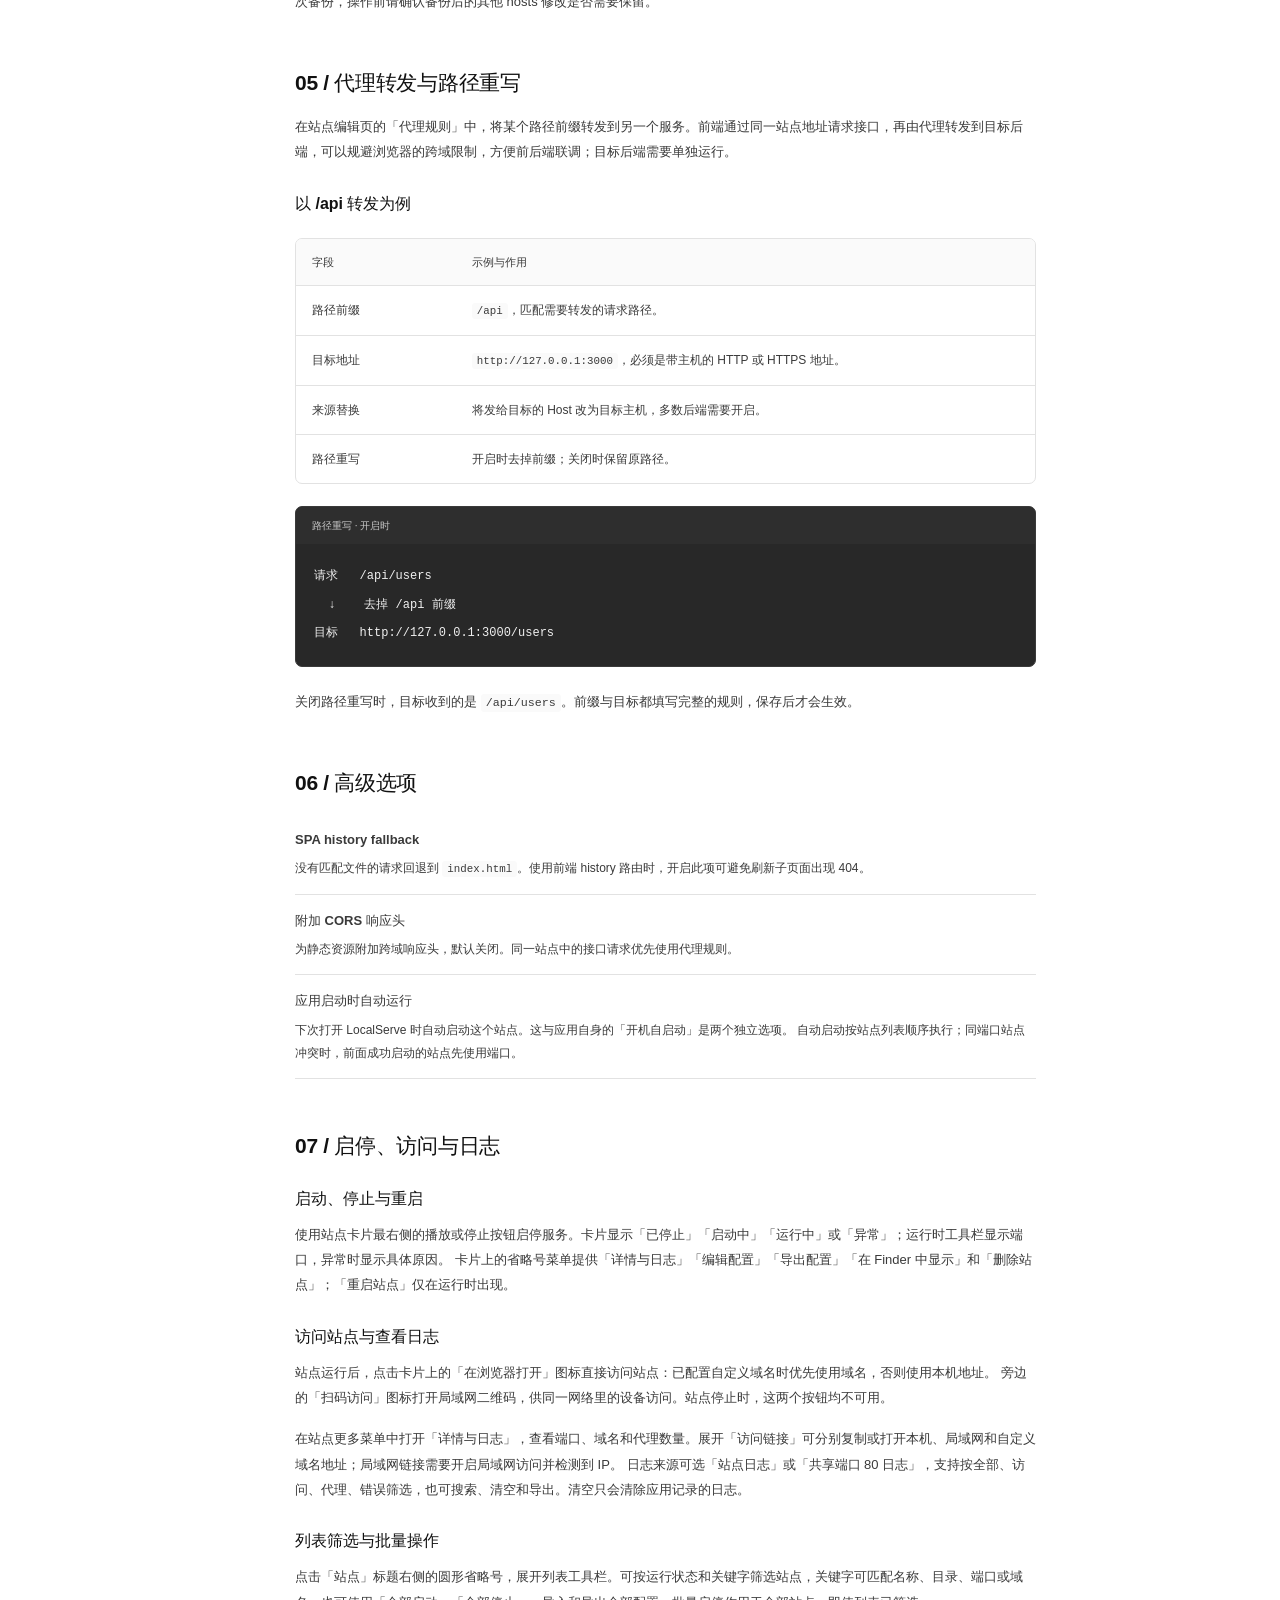
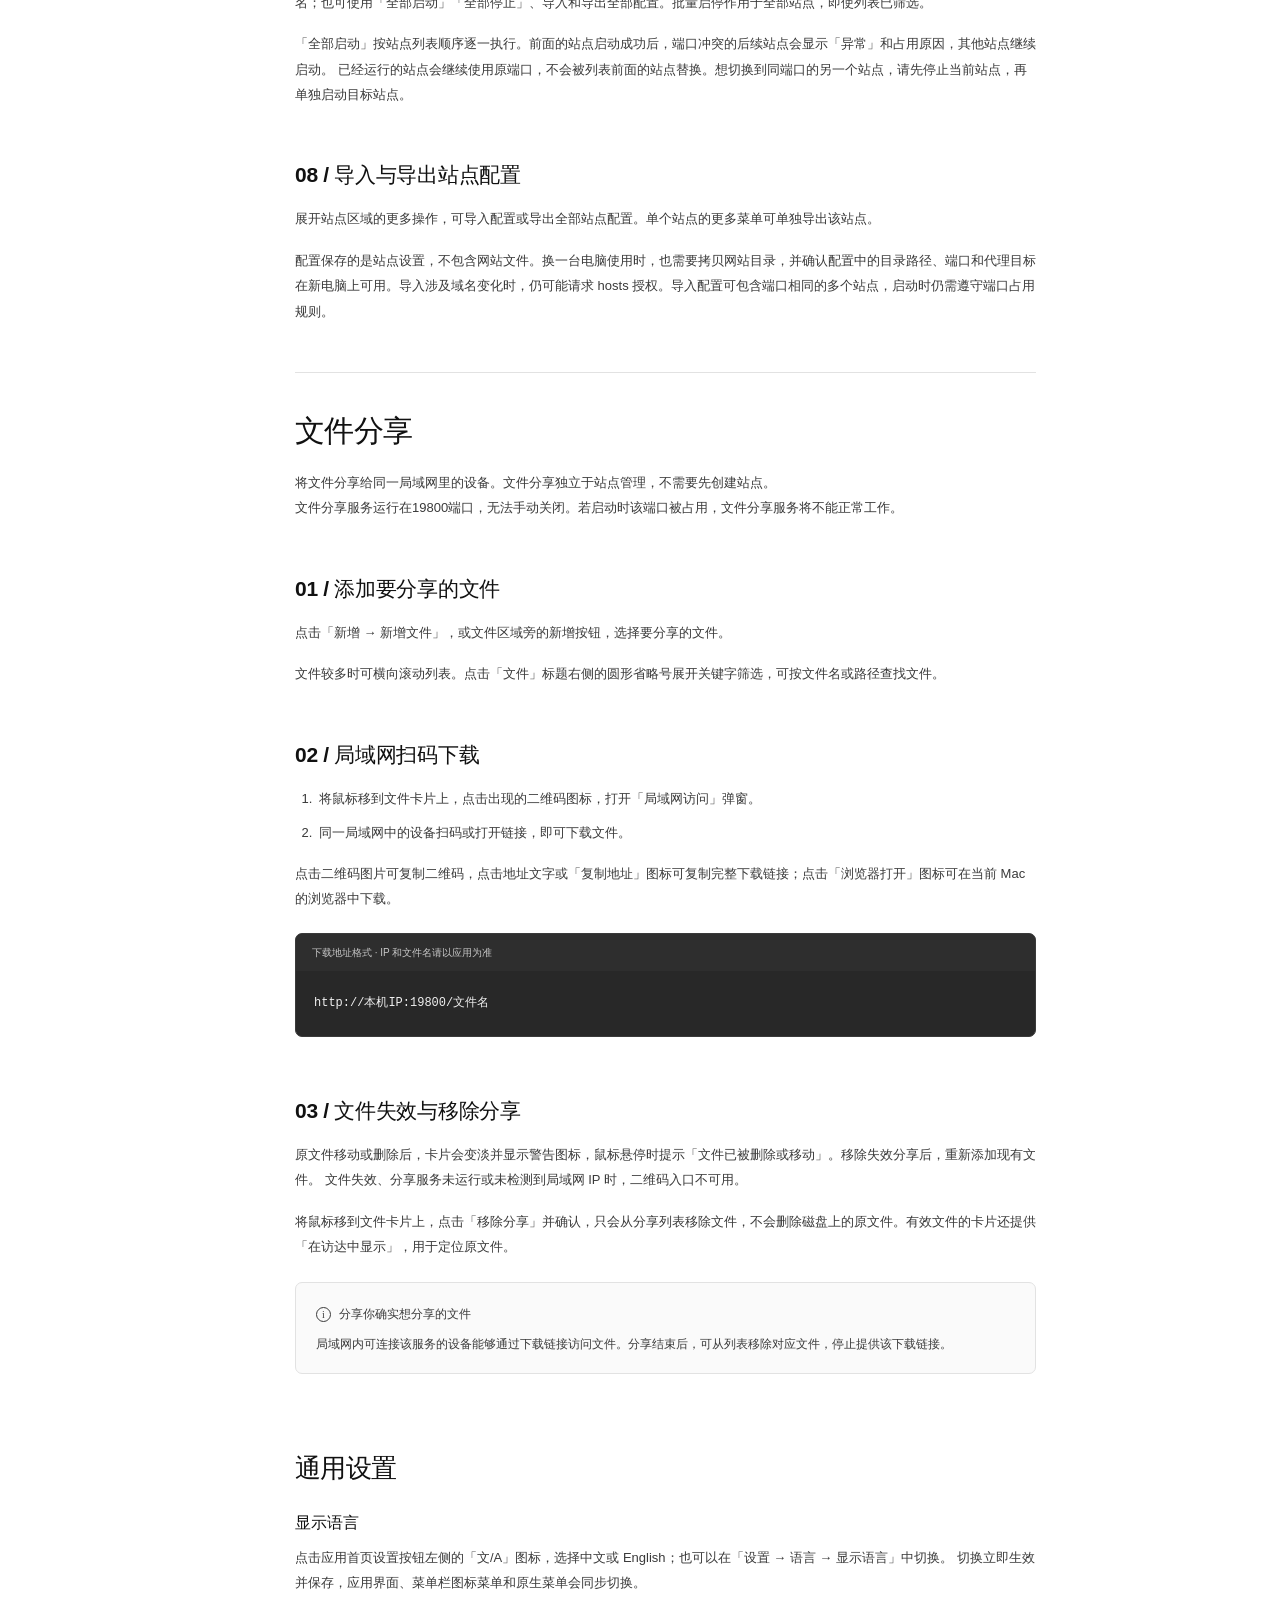
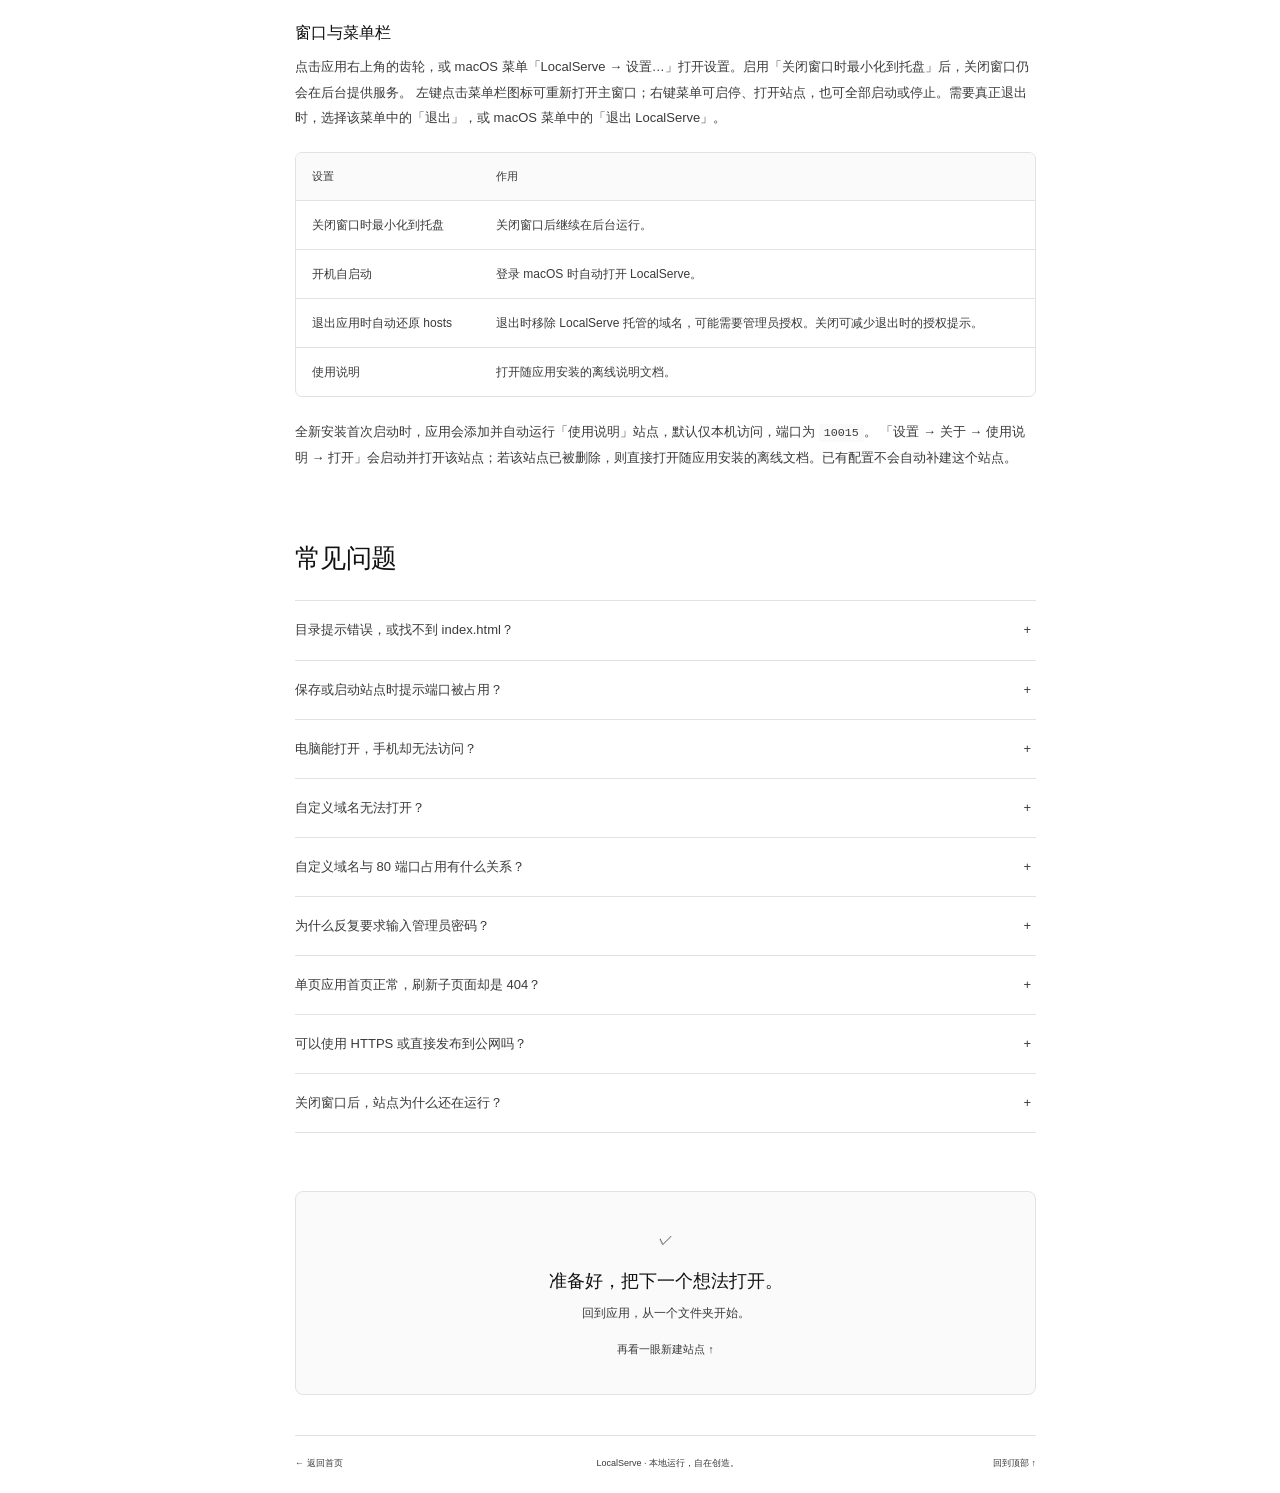
==== commit bb6051ea: "feat: 自定义域名与80端口" ====
--- a/guide.html
+++ b/guide.html
@@ -508,6 +508,21 @@
             </p>
           </details>
           <details>
+            <summary data-i18n="guide.faq.domainPort.title">自定义域名与 80 端口占用有什么关系？</summary>
+            <p data-i18n="guide.faq.domainPort.listener">
+              启动带自定义域名的站点时，LocalServe 会监听 <code>80</code> 端口，让你通过 <code>http://你的域名</code> 访问，无需填写端口。这个入口与站点配置的独立端口不同，多个 LocalServe 站点可以使用不同域名共用它。仅保存配置、启动未配置自定义域名的站点，或添加文件分享，都不会因此占用 <code>80</code> 端口；文件分享使用的是 <code>19800</code> 端口。
+            </p>
+            <p data-i18n="guide.faq.domainPort.conflict">
+              如果其他应用先占用了 <code>80</code> 端口，导致共享入口无法启动，整个站点会显示「异常」，并提示「80端口被占用，请解除占用或关闭本站点自定义域名后再试」。即使站点的独立端口可用，也无法启动；只修改独立端口不能解决这个冲突。
+            </p>
+            <p data-i18n="guide.faq.domainPort.solution">
+              请停止其他应用中占用 <code>80</code> 端口的服务，再启动本站点；或者编辑本站点，在基础信息中关闭「自定义域名」，保存后重新启动，通过本机地址或局域网 IP 加独立端口访问。
+            </p>
+            <p data-i18n="guide.faq.domainPort.release">
+              当 LocalServe 的自定义域名入口正在运行时，其他应用通常也无法再监听 <code>80</code> 端口。停止所有带自定义域名的站点，或退出 LocalServe，即可释放这个入口。这不会影响其他应用通过 <code>80</code> 端口访问外部网站。
+            </p>
+          </details>
+          <details>
             <summary data-i18n="guide.faq.summary5">为什么反复要求输入管理员密码？</summary>
             <p data-i18n="guide.faq.p5">
               域名变更需要修改 hosts，因此 macOS
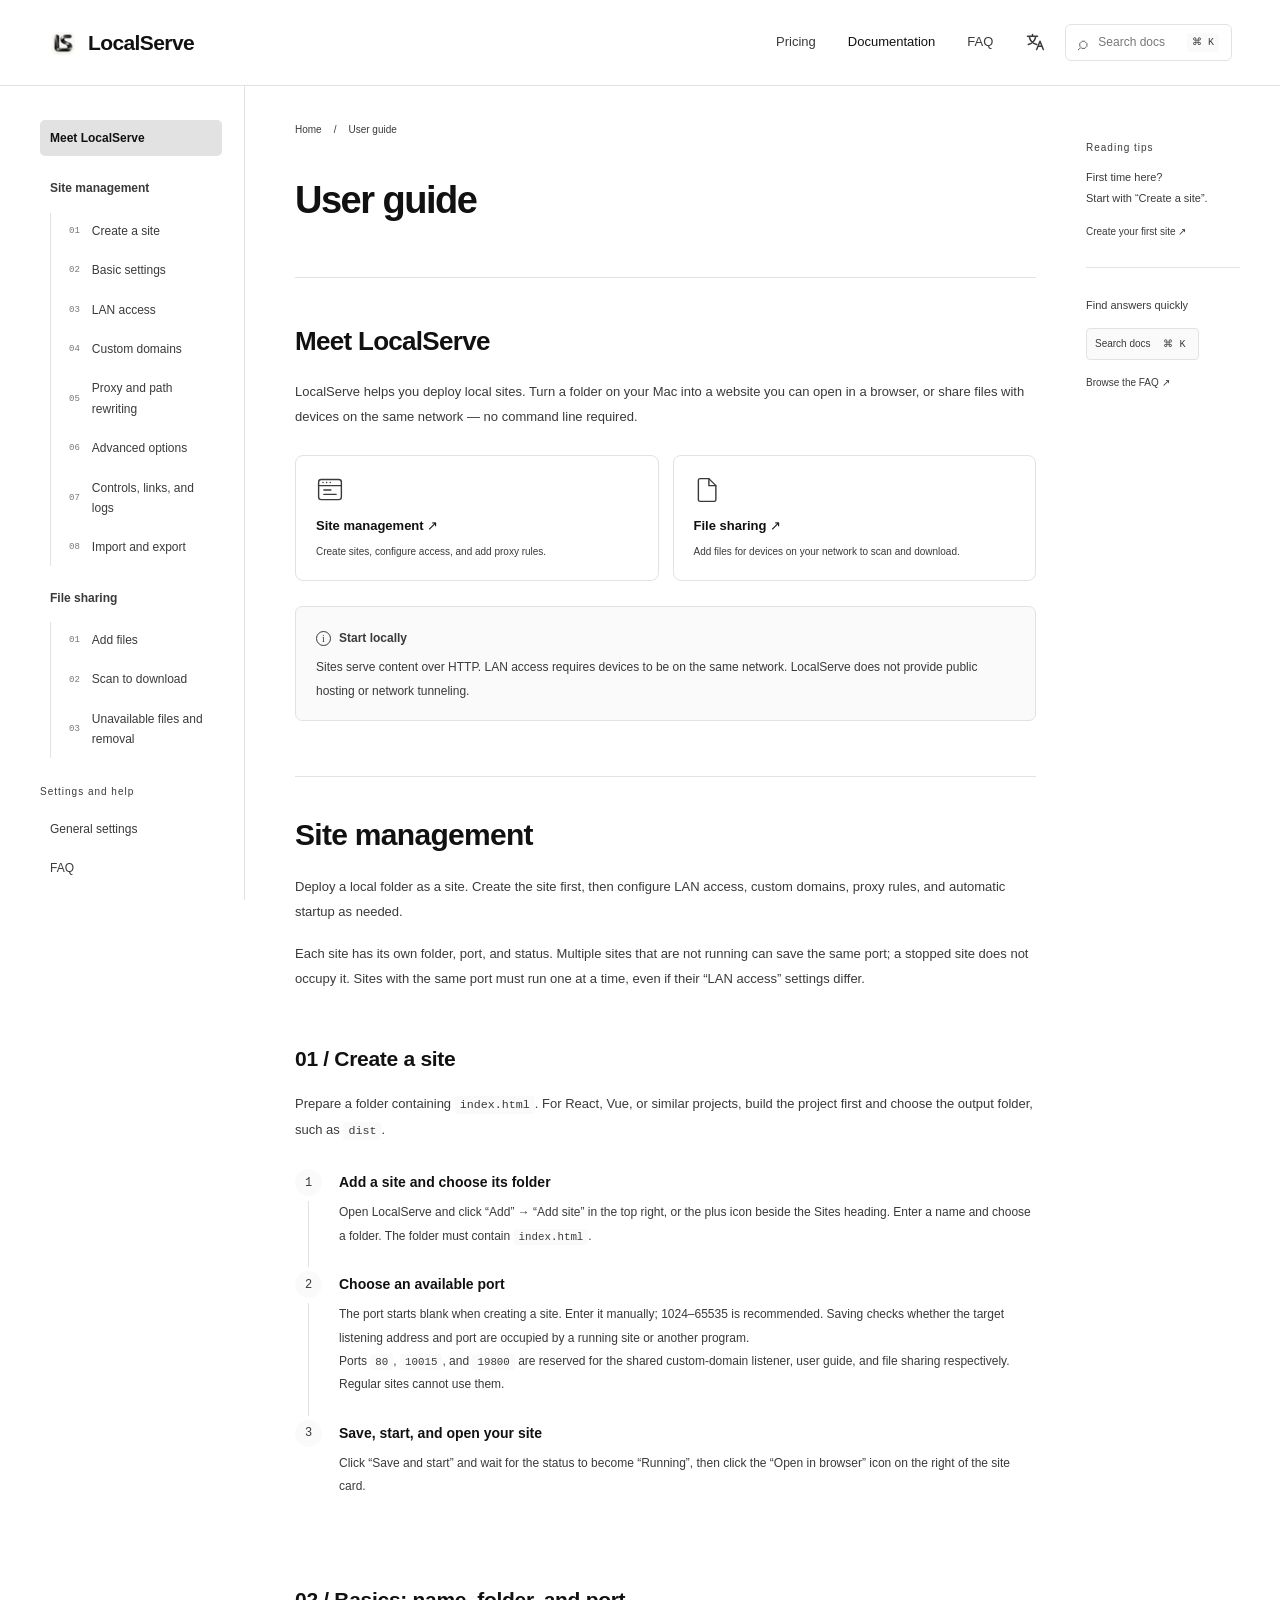
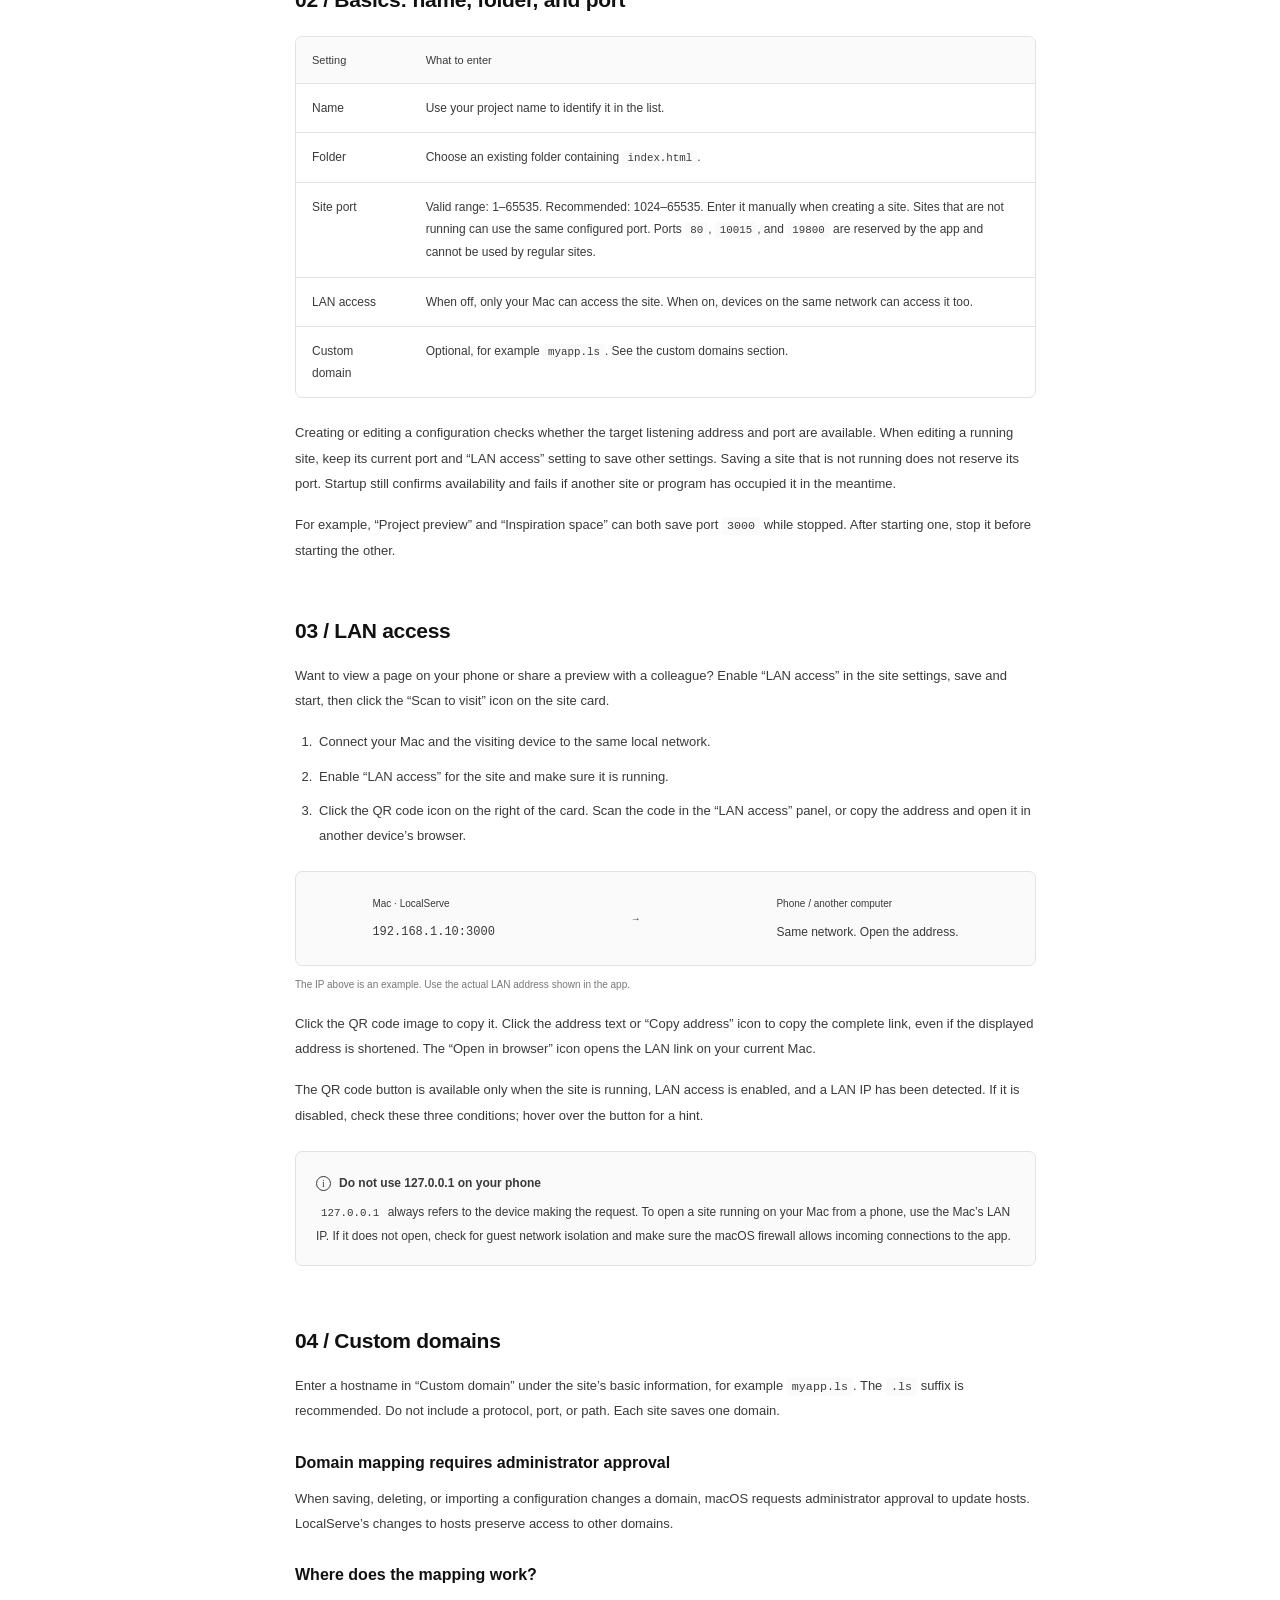
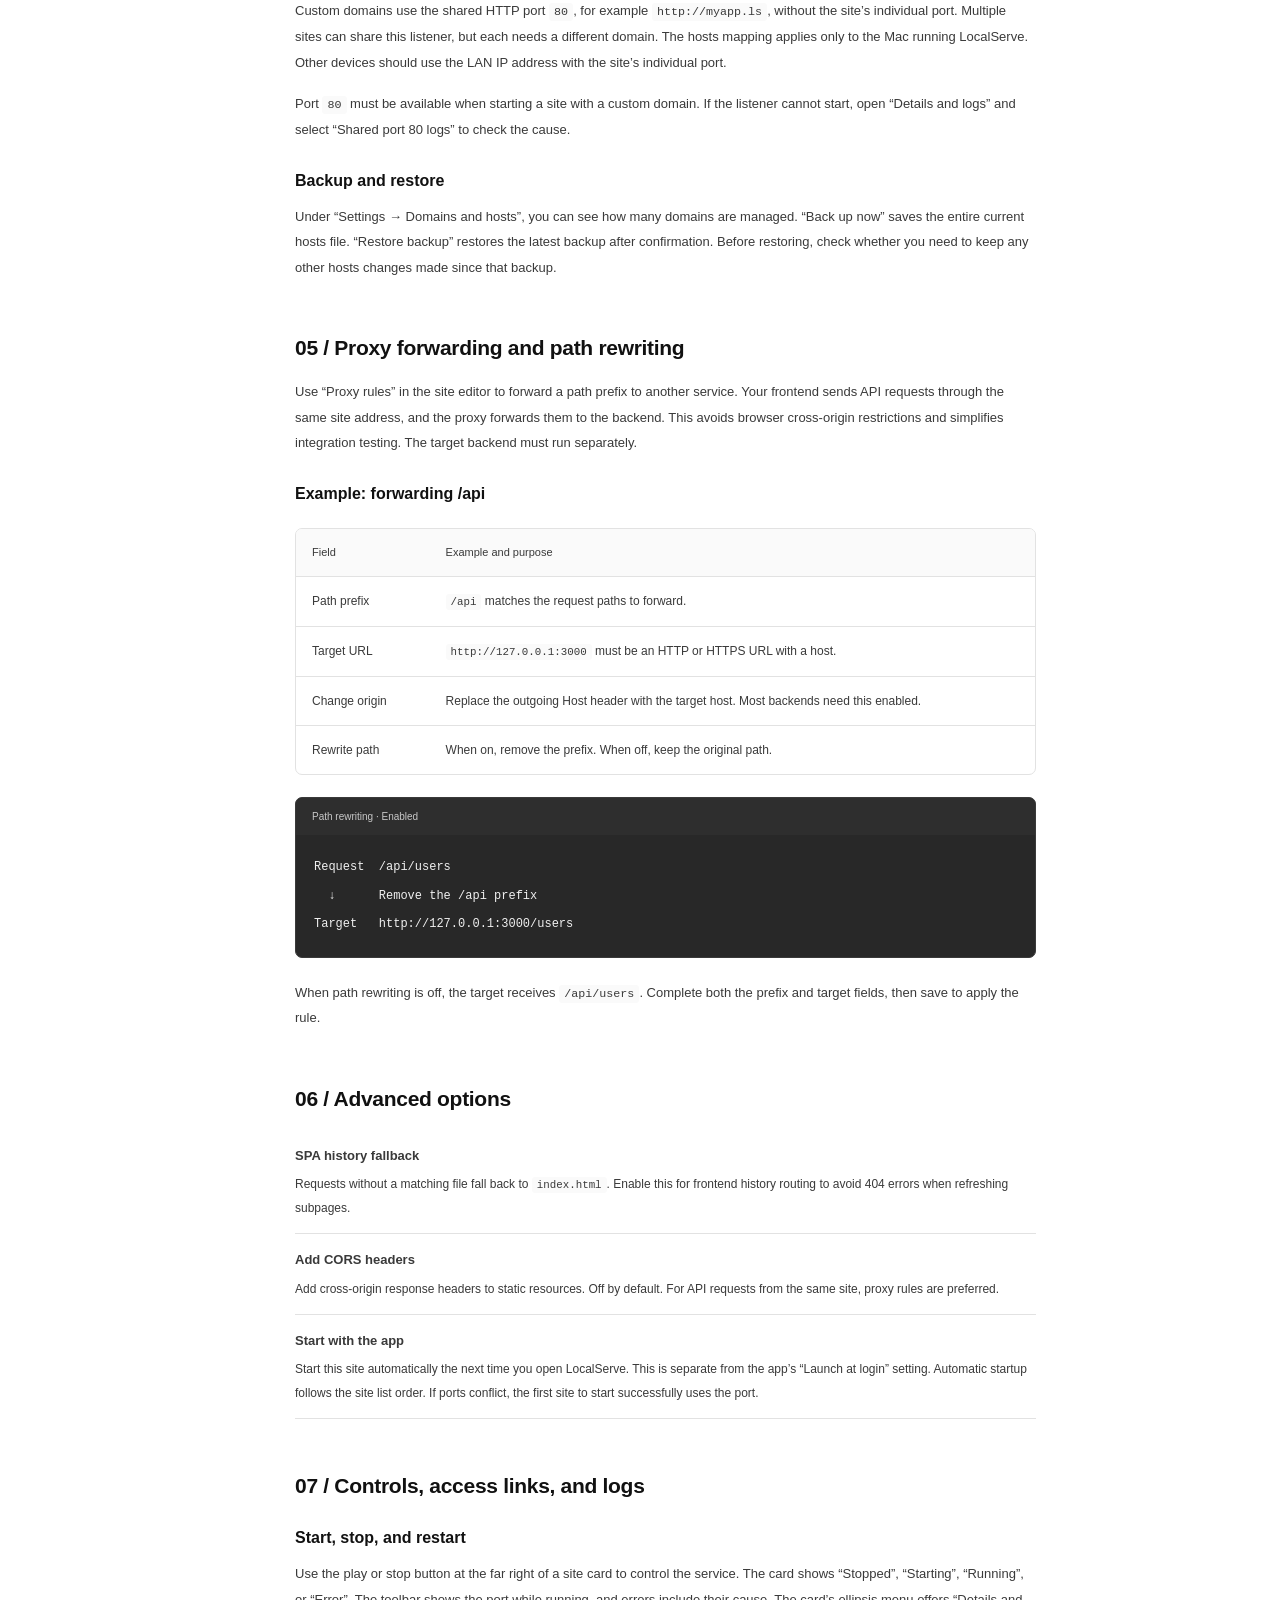
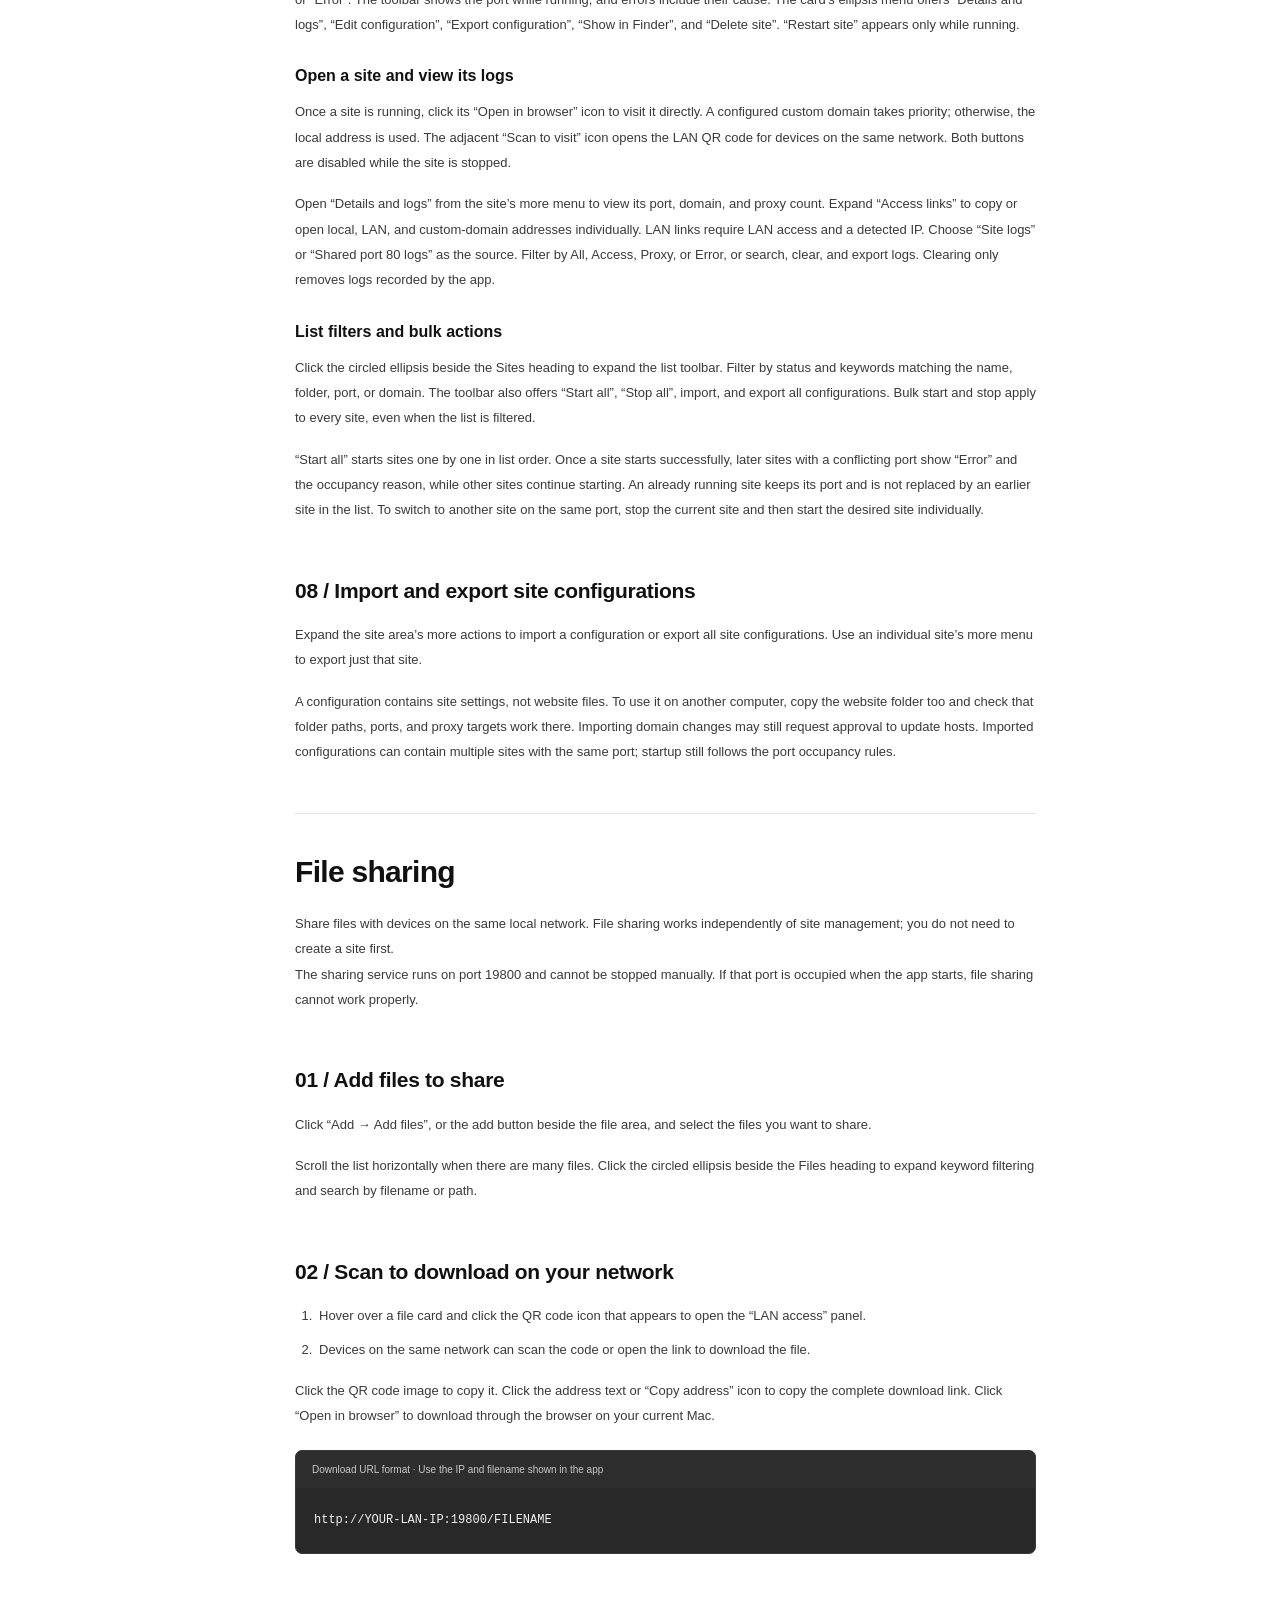
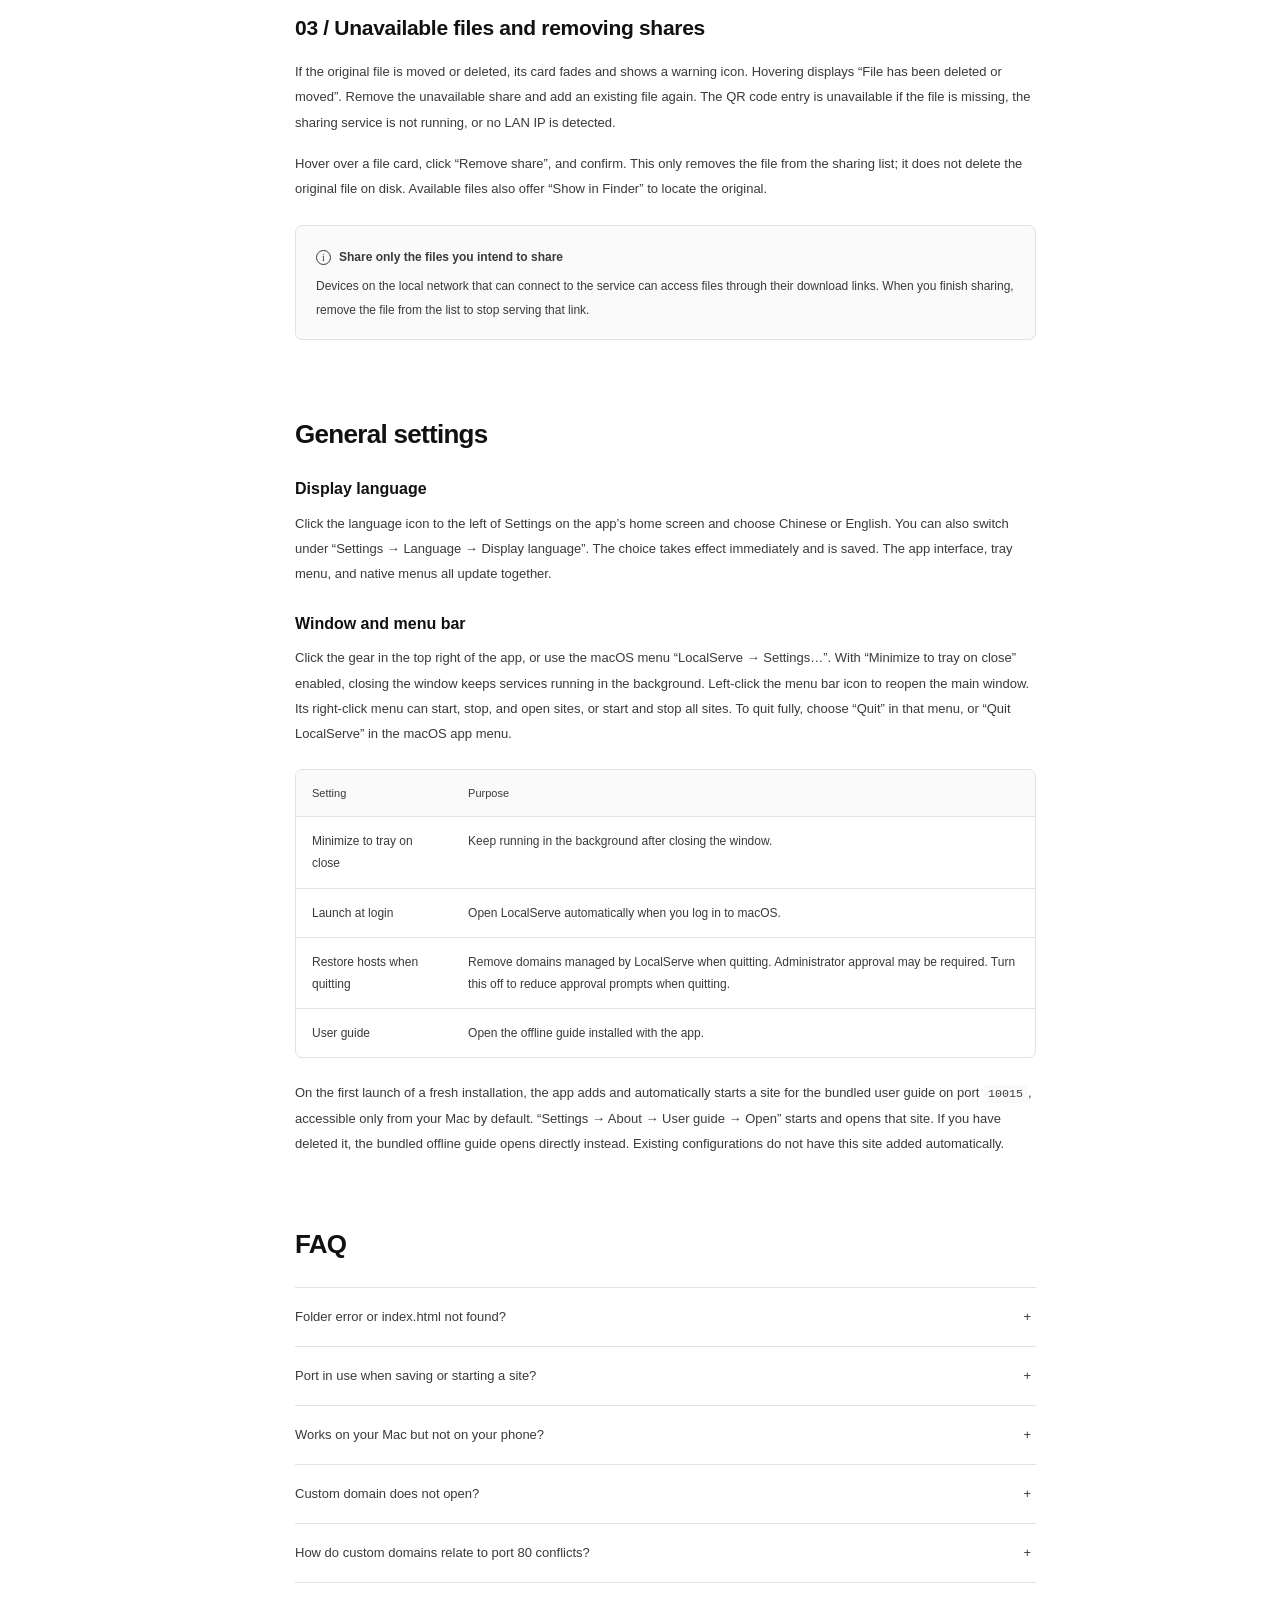
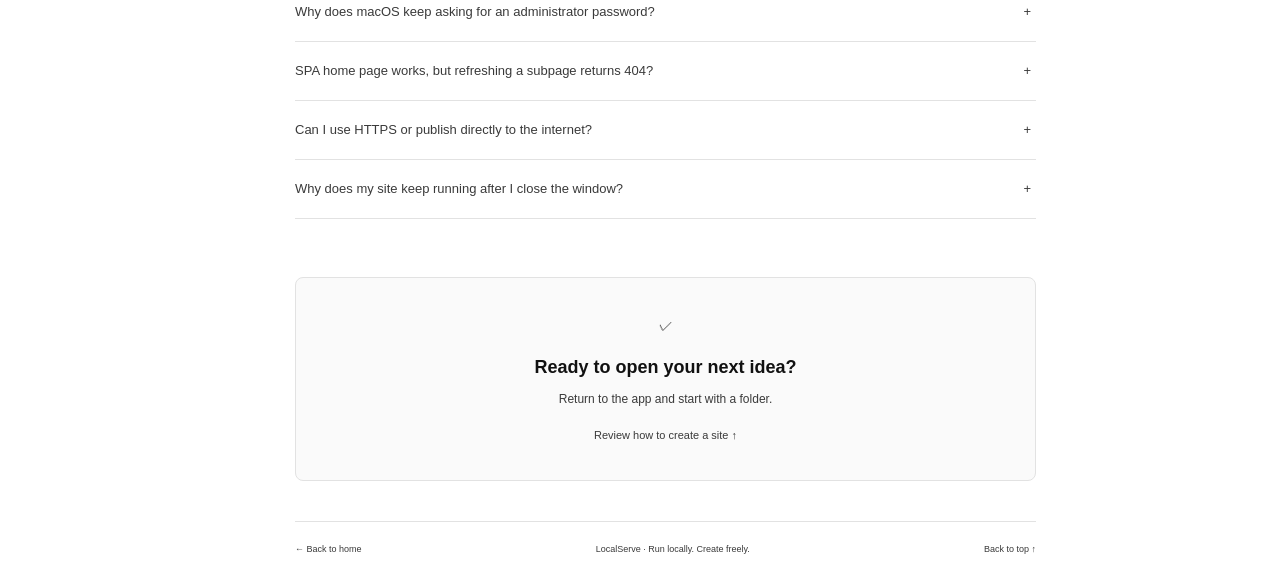
==== commit a5cb88f3: "style" ====
--- a/guide.html
+++ b/guide.html
@@ -20,7 +20,7 @@
       <a class="brand" href="index.html" aria-label="LocalServe 首页" data-i18n-aria-label="common.homeLabel"><img src="assets/logo.png" alt="" width="30"
           height="30" />LocalServe</a>
       <nav aria-label="主导航" data-i18n-aria-label="common.mainNav">
-        <a class="nav-link current" href="guide.html" aria-current="page" data-i18n="common.docs">使用文档</a><a class="nav-link"
+        <a class="nav-link" href="index.html#pricing" data-i18n="common.pricing">定价</a><a class="nav-link current" href="guide.html" aria-current="page" data-i18n="common.docs">使用文档</a><a class="nav-link"
           href="#faq" data-i18n="common.faq">常见问题</a>
       </nav>
       <div class="nav-actions">
--- a/assets/style.css
+++ b/assets/style.css
@@ -885,10 +885,17 @@
 }
 
 .steps-section {
+  display: flex;
+  align-items: center;
+  min-height: calc(100vh - 86px);
+  min-height: calc(100svh - 86px);
   border-top: 1px solid var(--line);
   border-bottom: 1px solid var(--line);
   background: var(--soft);
-  padding: 71px 0;
+}
+
+.steps-section > .container {
+  width: 100%;
 }
 
 .steps-grid {
@@ -933,6 +940,151 @@
 
 .step code {
   font-size: 11px;
+}
+
+.pricing-section {
+  display: flex;
+  justify-content: center;
+}
+
+.pricing-card {
+  width: 100%;
+  max-width: 520px;
+  padding: 40px;
+  border: 1px solid var(--line);
+  border-radius: 24px;
+  background: var(--white);
+  box-shadow: 0 4px 8px #00000003, 0 20px 60px #00000008;
+  text-align: center;
+}
+
+.pricing-card-heading {
+  display: flex;
+  align-items: center;
+  justify-content: center;
+  gap: 10px;
+}
+
+.pricing-card-heading img {
+  flex-shrink: 0;
+}
+
+.pricing-card-heading h2 {
+  margin: 0;
+  font-size: 22px;
+  letter-spacing: -0.5px;
+}
+
+.pricing-trial {
+  display: inline-block;
+  margin-top: 20px;
+  padding: 5px 13px;
+  border: 1px solid var(--line);
+  border-radius: 100px;
+  background: var(--soft);
+  font-size: 12px;
+  font-weight: 500;
+  color: var(--text);
+}
+
+.pricing-amount {
+  display: flex;
+  align-items: baseline;
+  justify-content: center;
+  gap: 4px;
+  margin: 24px 0 12px;
+  color: var(--ink);
+}
+
+.pricing-symbol {
+  align-self: flex-start;
+  margin-top: 12px;
+  font-size: 28px;
+  font-weight: 500;
+  line-height: 1;
+}
+
+.pricing-value {
+  font-size: 112px;
+  font-weight: 600;
+  line-height: 1;
+  letter-spacing: -6px;
+  font-variant-numeric: lining-nums;
+}
+
+.pricing-currency {
+  margin-left: 10px;
+  font-size: 12px;
+  color: var(--muted);
+}
+
+.pricing-billing {
+  margin: 0;
+  font-size: 13px;
+  color: var(--text);
+}
+
+.pricing-features {
+  display: grid;
+  grid-template-columns: repeat(2, minmax(0, 1fr));
+  gap: 20px 18px;
+  margin: 28px 0;
+  padding: 28px 0 0;
+  border-top: 1px solid var(--line);
+  list-style: none;
+  font-size: 13px;
+  text-align: left;
+  color: var(--text);
+}
+
+.pricing-features li {
+  position: relative;
+  padding-left: 29px;
+}
+
+.pricing-features li::before {
+  content: "";
+  position: absolute;
+  top: 2px;
+  left: 0;
+  width: 19px;
+  height: 19px;
+  border-radius: 50%;
+  background: var(--soft);
+}
+
+.pricing-features li::after {
+  content: "";
+  position: absolute;
+  top: 6px;
+  left: 7px;
+  width: 4px;
+  height: 7px;
+  border-right: 1.5px solid var(--ink);
+  border-bottom: 1.5px solid var(--ink);
+  transform: rotate(45deg);
+}
+
+.pricing-actions {
+  display: grid;
+  justify-items: center;
+  gap: 14px;
+}
+
+.pricing-purchase {
+  width: 100%;
+  min-height: 48px;
+  border: 0;
+  border-radius: 10px;
+  background: var(--ink);
+  color: var(--paper);
+  font-weight: 500;
+}
+
+.pricing-platform {
+  margin: 20px 0 0;
+  font-size: 11px;
+  color: var(--muted);
 }
 
 .guide-banner {
@@ -1894,6 +2046,11 @@
     height: 72px;
   }
 
+  .steps-section {
+    min-height: calc(100vh - 72px);
+    min-height: calc(100svh - 72px);
+  }
+
   .nav-wrap {
     padding: 0 24px;
     gap: 16px;
@@ -2006,10 +2163,6 @@
     max-width: 250px;
   }
 
-  .steps-section {
-    padding: 52px 0;
-  }
-
   .steps-grid {
     gap: 26px;
   }
@@ -2155,6 +2308,30 @@
 
   .nav-link {
     font-size: 11px;
+  }
+
+  .pricing-card {
+    padding: 30px 24px;
+    border-radius: 20px;
+  }
+
+  .pricing-card-heading h2 {
+    font-size: 20px;
+  }
+
+  .pricing-symbol {
+    margin-top: 10px;
+    font-size: 24px;
+  }
+
+  .pricing-value {
+    font-size: 96px;
+    letter-spacing: -5px;
+  }
+
+  .pricing-features {
+    grid-template-columns: minmax(0, 1fr);
+    gap: 14px;
   }
 
   .container {
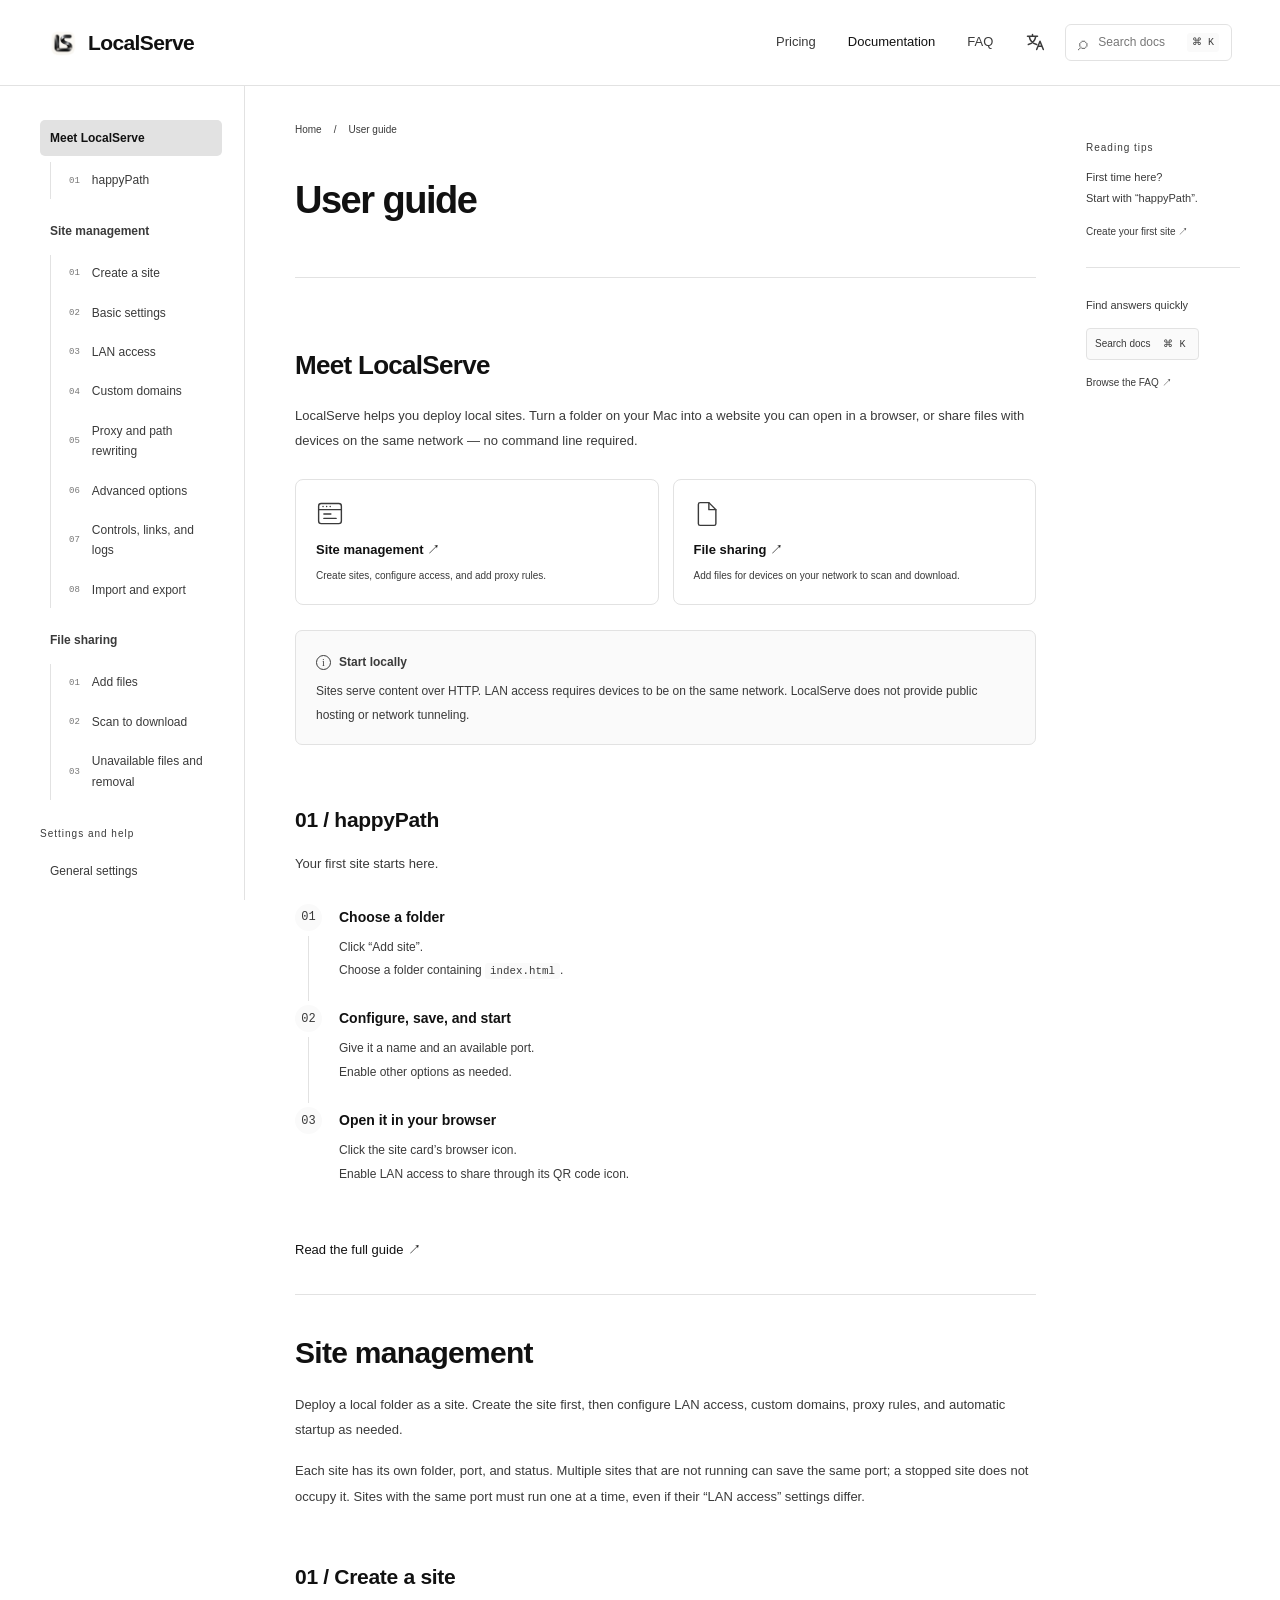
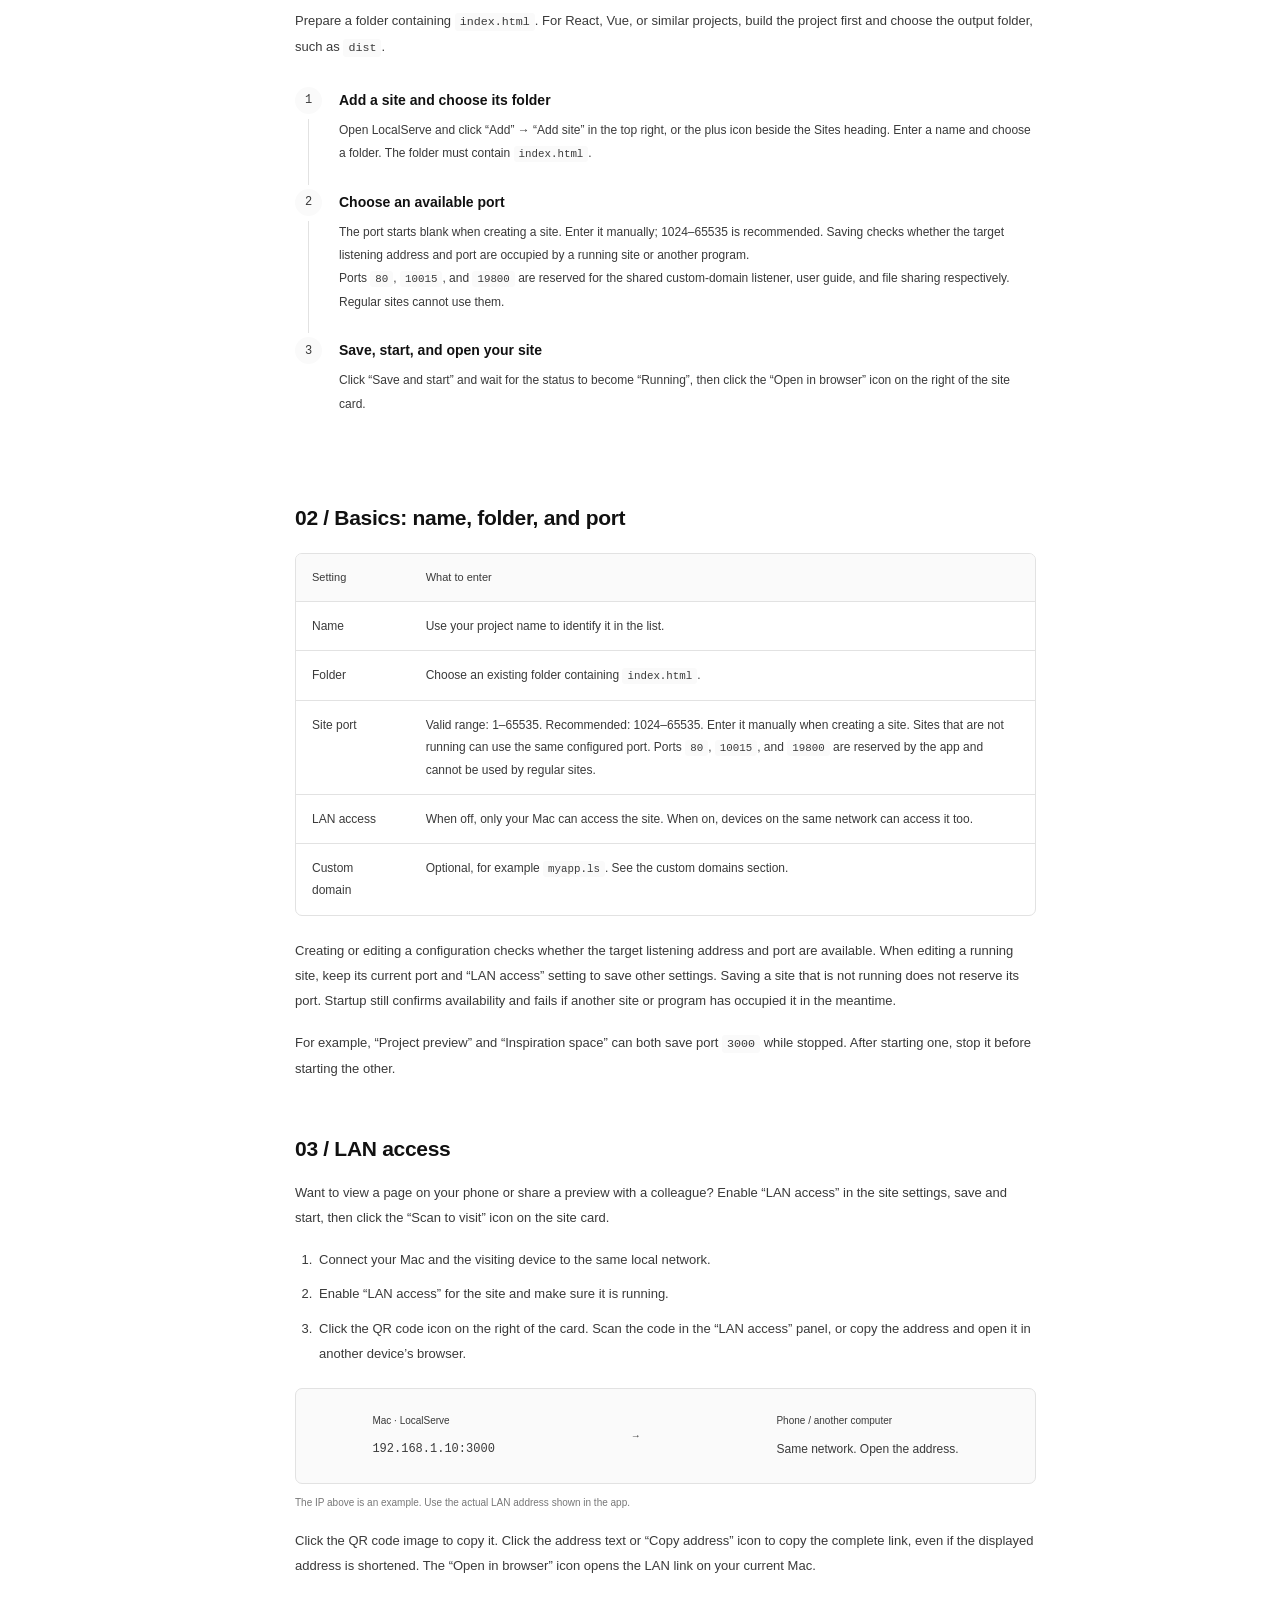
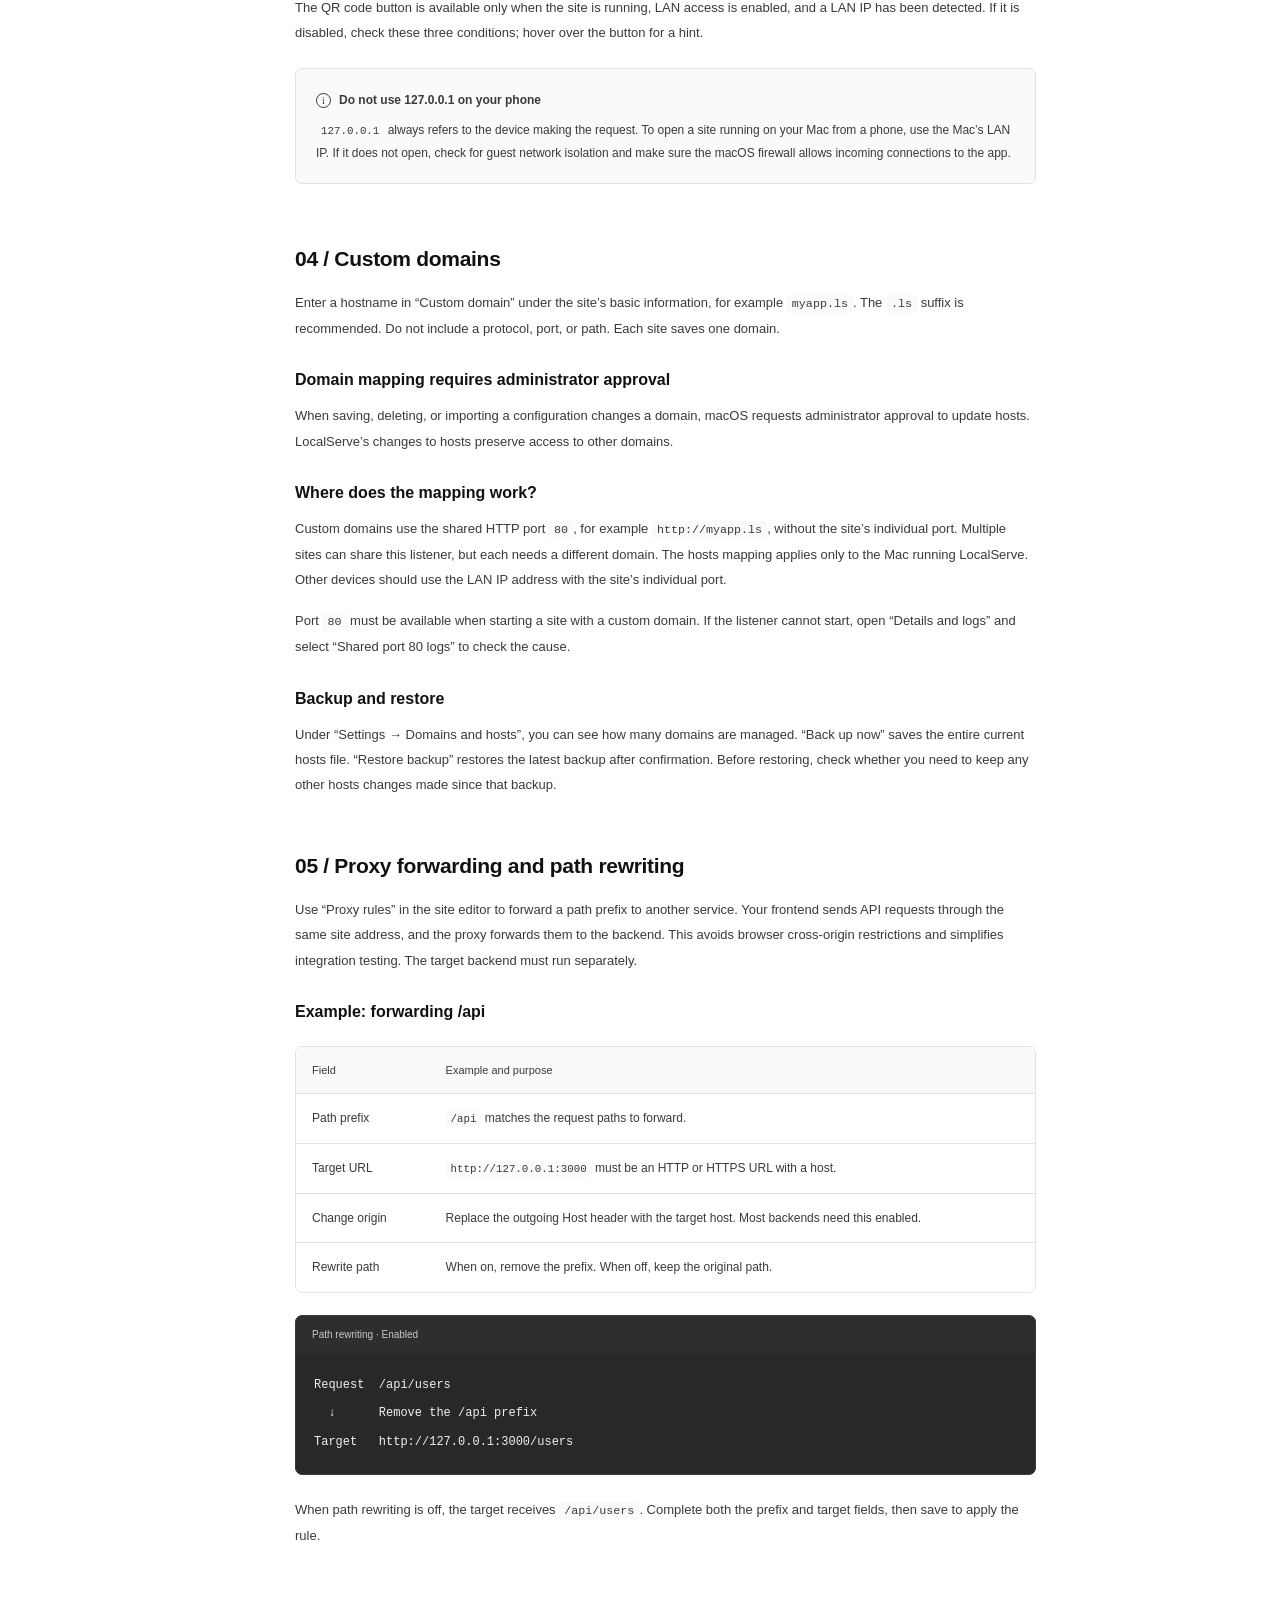
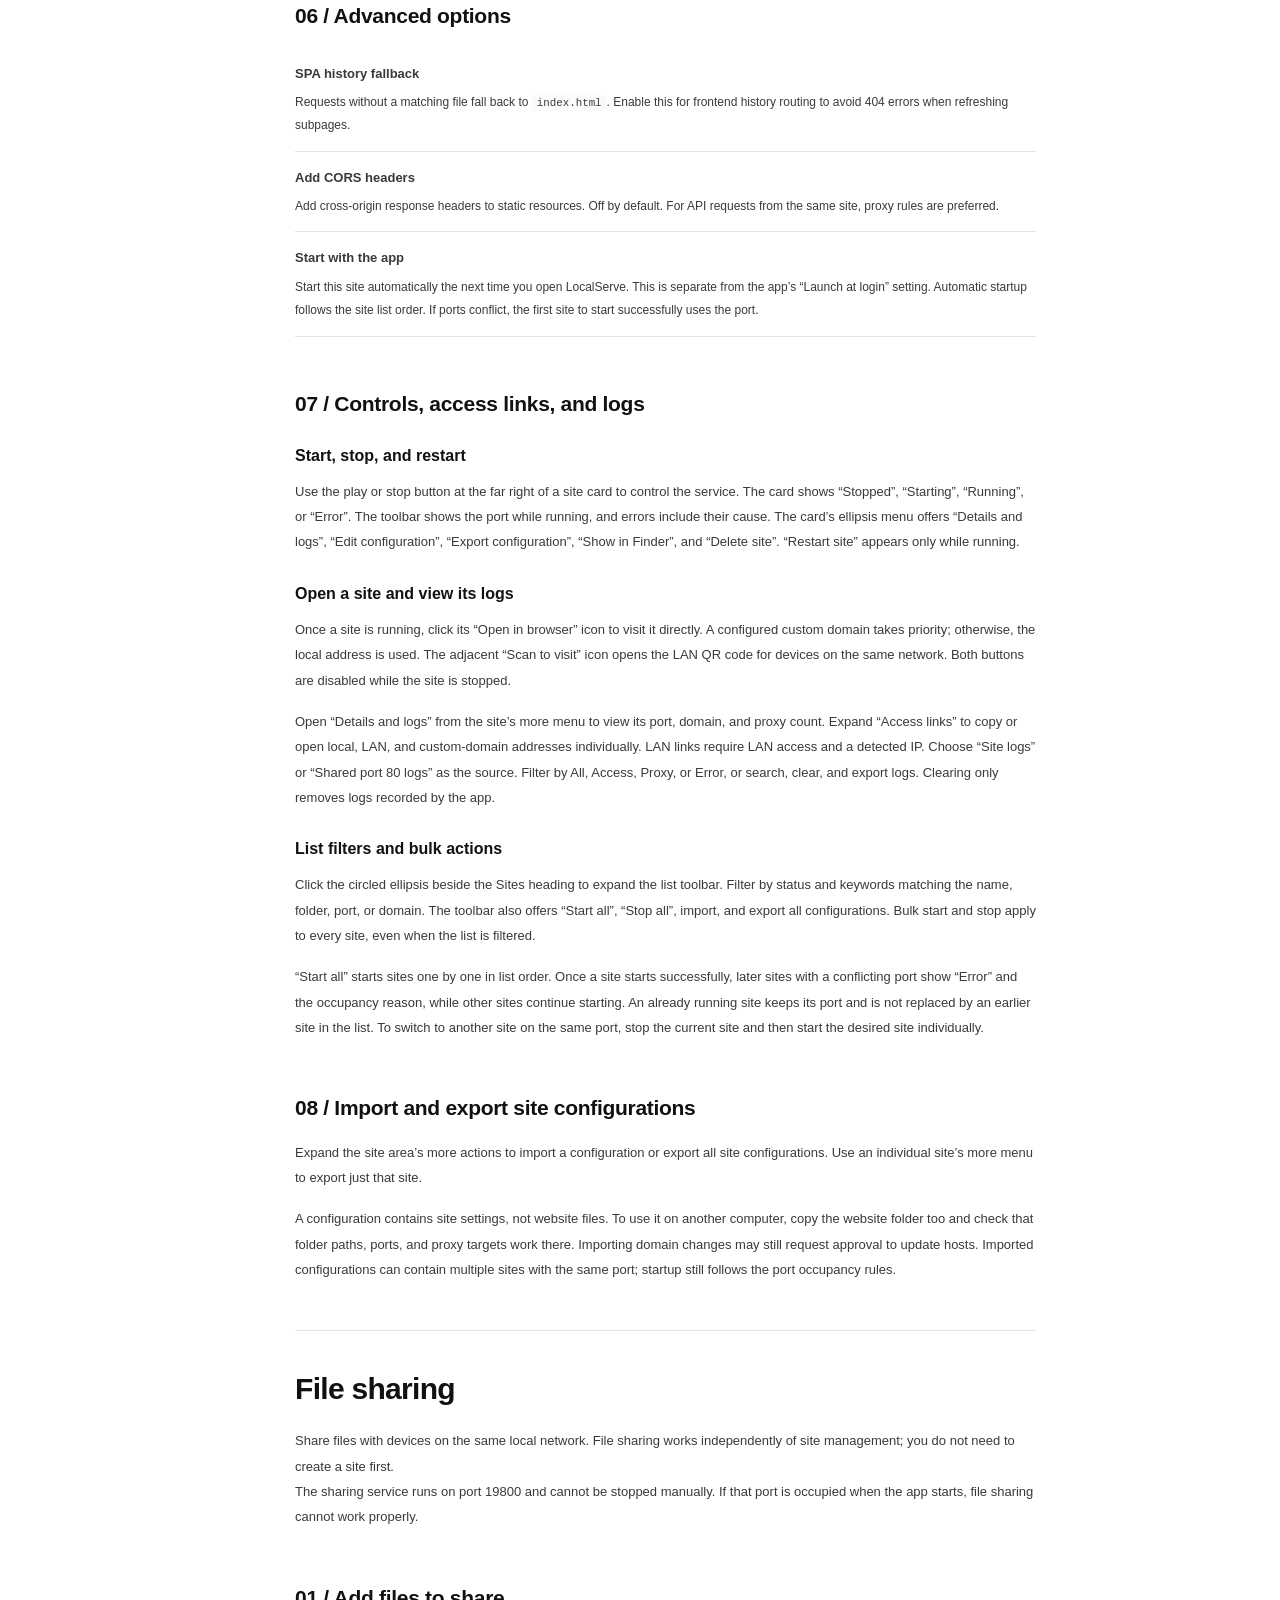
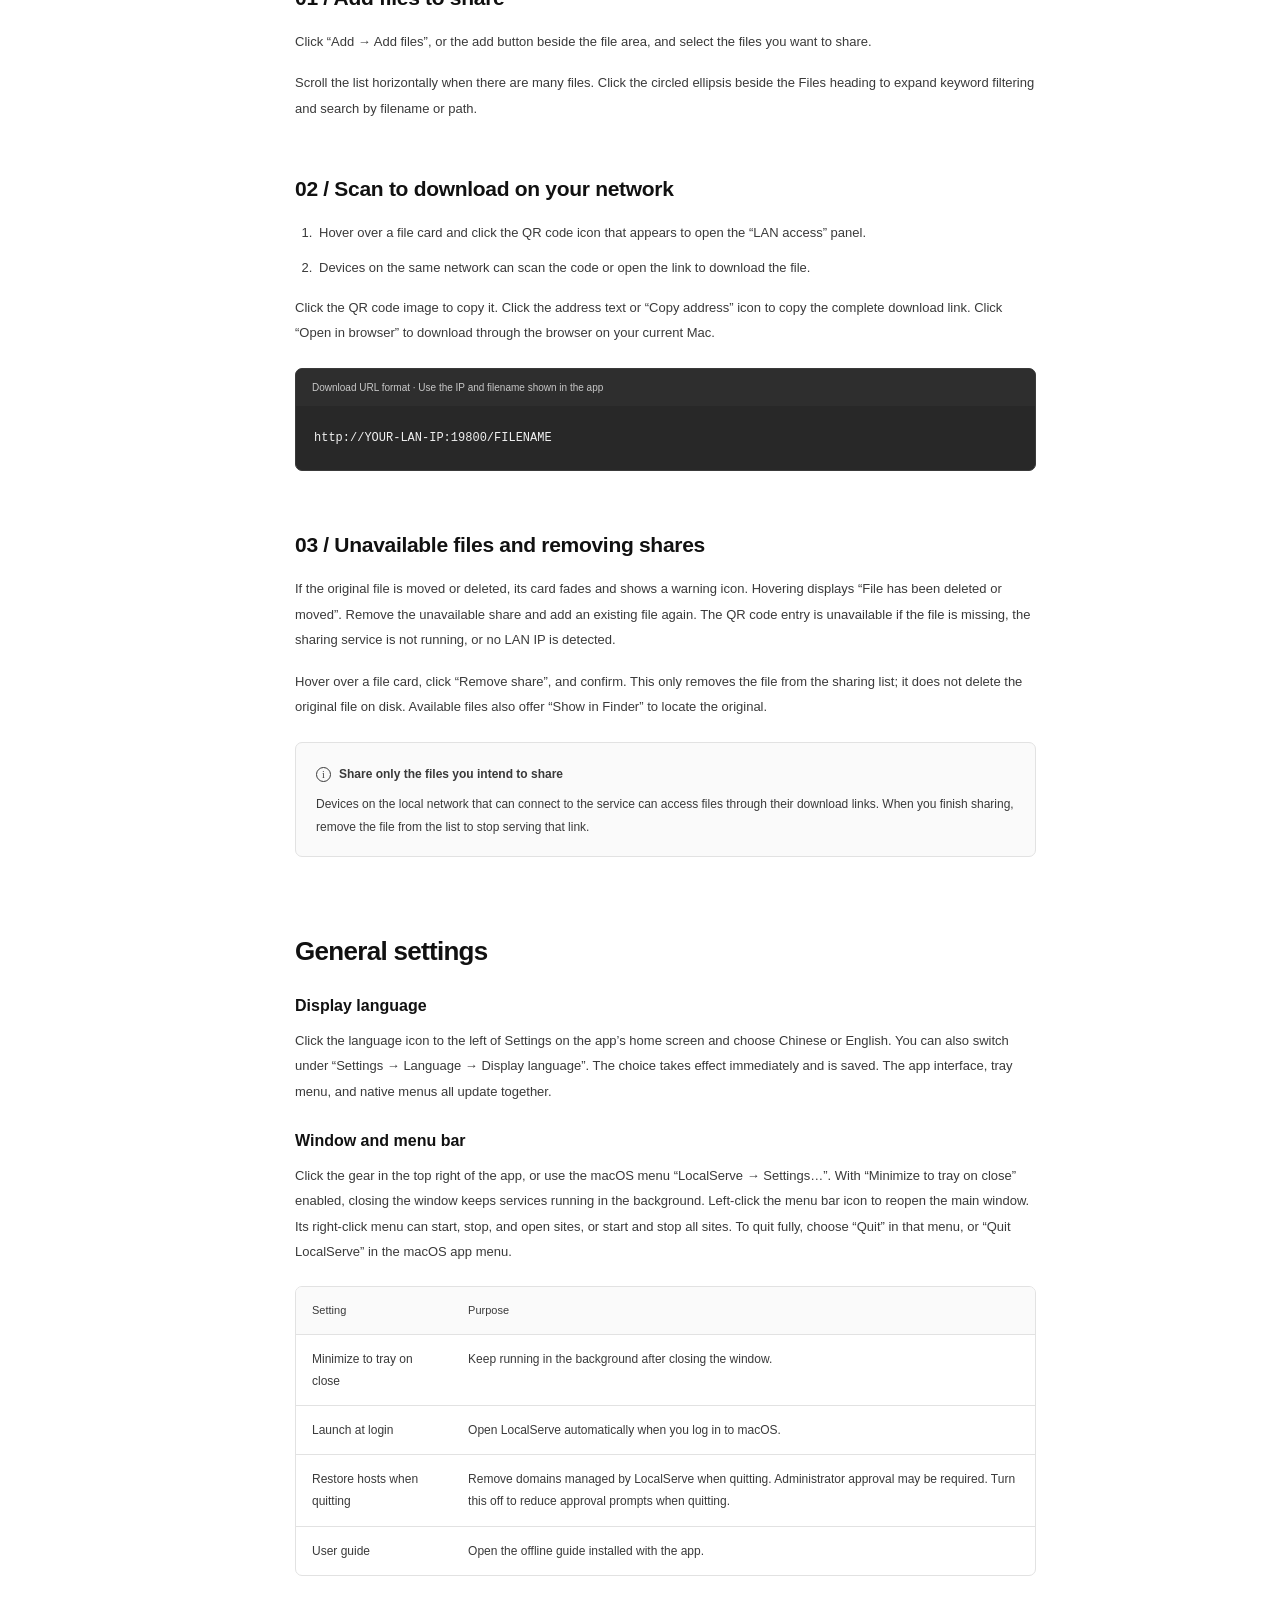
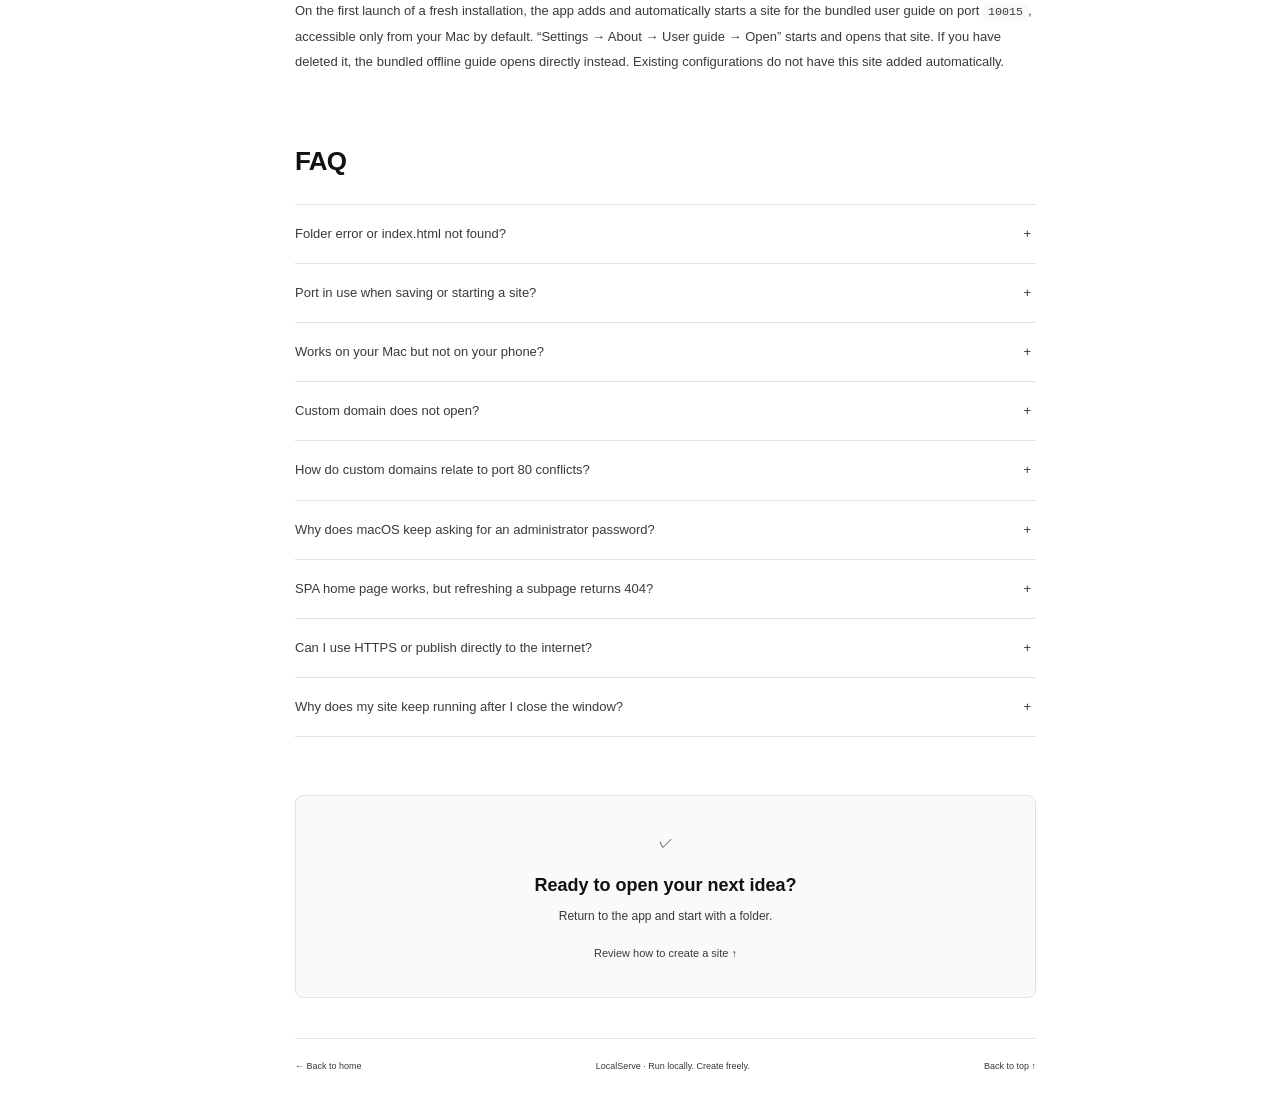
==== commit 70338e03: "feat: 移除第一次使用板块" ====
--- a/guide.html
+++ b/guide.html
@@ -52,6 +52,9 @@
     <aside id="docs-nav" class="docs-sidebar">
       <nav aria-label="指南章节" data-i18n-aria-label="guide.docs-nav.aria-label">
         <a class="sidebar-part-link active" href="#overview" data-i18n="guide.docs-nav.a">认识 LocalServe</a>
+        <div class="sidebar-subnav">
+          <a href="#happyPath" data-i18n="guide.docs-nav.happyPath"><span>01</span>happyPath</a>
+        </div>
         <a class="sidebar-part-link" href="#sites" data-i18n="guide.docs-nav.a2">站点管理</a>
         <div class="sidebar-subnav">
           <a href="#quick-start" data-i18n="guide.docs-nav.a3"><span>01</span>新建站点</a>
@@ -81,23 +84,57 @@
       <header class="doc-header">
         <h1 data-i18n="guide.doc-header.h1">使用指南</h1>
       </header>
-      <section id="overview" class="doc-section" tabindex="-1" data-keywords="介绍 功能 HTTP" data-i18n-keywords="guide.overview.keywords">
-        <h2 data-i18n="guide.overview.h2">认识 LocalServe</h2>
-        <p data-i18n="guide.overview.p">
-          LocalServe
-          是一款本地站点部署助手。无需命令行，就能把本机文件夹发布成浏览器可以打开的网站，或把文件分享给同一局域网里的其他设备。
-        </p>
-        <div class="doc-card-grid">
-          <a href="#sites"><span aria-hidden="true"><svg class="doc-entry-icon" viewBox="0 0 32 32" fill="none" stroke="currentColor" stroke-width="1.6" stroke-linecap="round" stroke-linejoin="round"><rect x="3" y="4" width="26" height="23" rx="3"/><path d="M3 11h26M8 7.5h.1m4 0h.1m4 0h.1M9 16h8m-8 5h14"/></svg></span><strong data-i18n="guide.overview.strong">站点管理 ↗</strong><small data-i18n="guide.overview.small">新建站点、配置访问方式与代理规则。</small></a><a
-            href="#files"><span aria-hidden="true"><svg class="doc-entry-icon" viewBox="0 0 32 32" fill="none" stroke="currentColor" stroke-width="1.6" stroke-linecap="round" stroke-linejoin="round"><path d="M17 3H7a2 2 0 0 0-2 2v22a2 2 0 0 0 2 2h16a2 2 0 0 0 2-2V11L17 3Z"/><path d="M17 3v8h8"/></svg></span><strong data-i18n="guide.overview.strong2">文件分享 ↗</strong><small data-i18n="guide.overview.small2">添加文件，让局域网设备扫码下载。</small></a>
-        </div>
-        <div class="callout">
-          <strong data-i18n="guide.overview.strong3">从本地开始</strong>
-          <p data-i18n="guide.overview.p2">
-            当前站点提供 HTTP 服务。局域网访问需要设备处于同一网络；LocalServe
-            本身不提供公网发布或内网穿透。
-          </p>
-        </div>
+      <section class="doc-part" aria-labelledby="overview-title">
+        <section id="overview" class="doc-section" tabindex="-1" data-keywords="介绍 功能 HTTP" data-i18n-keywords="guide.overview.keywords">
+          <h2 id="overview-title" data-i18n="guide.overview.h2">认识 LocalServe</h2>
+          <p data-i18n="guide.overview.p">
+            LocalServe
+            是一款本地站点部署助手。无需命令行，就能把本机文件夹发布成浏览器可以打开的网站，或把文件分享给同一局域网里的其他设备。
+          </p>
+          <div class="doc-card-grid">
+            <a href="#sites"><span aria-hidden="true"><svg class="doc-entry-icon" viewBox="0 0 32 32" fill="none" stroke="currentColor" stroke-width="1.6" stroke-linecap="round" stroke-linejoin="round"><rect x="3" y="4" width="26" height="23" rx="3"/><path d="M3 11h26M8 7.5h.1m4 0h.1m4 0h.1M9 16h8m-8 5h14"/></svg></span><strong data-i18n="guide.overview.strong">站点管理 ↗</strong><small data-i18n="guide.overview.small">新建站点、配置访问方式与代理规则。</small></a><a
+              href="#files"><span aria-hidden="true"><svg class="doc-entry-icon" viewBox="0 0 32 32" fill="none" stroke="currentColor" stroke-width="1.6" stroke-linecap="round" stroke-linejoin="round"><path d="M17 3H7a2 2 0 0 0-2 2v22a2 2 0 0 0 2 2h16a2 2 0 0 0 2-2V11L17 3Z"/><path d="M17 3v8h8"/></svg></span><strong data-i18n="guide.overview.strong2">文件分享 ↗</strong><small data-i18n="guide.overview.small2">添加文件，让局域网设备扫码下载。</small></a>
+          </div>
+          <div class="callout">
+            <strong data-i18n="guide.overview.strong3">从本地开始</strong>
+            <p data-i18n="guide.overview.p2">
+              当前站点提供 HTTP 服务。局域网访问需要设备处于同一网络；LocalServe
+              本身不提供公网发布或内网穿透。
+            </p>
+          </div>
+        </section>
+        <section id="happyPath" class="doc-section doc-subsection" tabindex="-1" data-keywords="第一次使用 快速开始 上手 三步" data-i18n-keywords="guide.happyPath.keywords">
+          <h3 data-i18n="guide.happyPath.h3">01 / happyPath</h3>
+          <p data-i18n="guide.happyPath.intro">从这里，开始第一个站点。</p>
+          <div class="doc-steps">
+            <div>
+              <span>01</span>
+              <div>
+                <h4 data-i18n="guide.happyPath.folderTitle">选择文件夹</h4>
+                <p data-i18n="guide.happyPath.folderDescription">
+                  点击「新增站点」，<br />选择包含 <code>index.html</code> 的文件夹。
+                </p>
+              </div>
+            </div>
+            <div>
+              <span>02</span>
+              <div>
+                <h4 data-i18n="guide.happyPath.startTitle">配置，保存并启动</h4>
+                <p data-i18n="guide.happyPath.startDescription">命名并选择可用端口。<br />其余选项按需开启。</p>
+              </div>
+            </div>
+            <div>
+              <span>03</span>
+              <div>
+                <h4 data-i18n="guide.happyPath.browseTitle">打开浏览器访问</h4>
+                <p data-i18n="guide.happyPath.browseDescription">
+                  点击站点卡片的浏览器图标访问。<br />开启局域网访问后，可通过二维码图标分享。
+                </p>
+              </div>
+            </div>
+          </div>
+          <a class="text-link" href="#quick-start" data-i18n="guide.happyPath.guideLink">阅读完整指南 <span>↗</span></a>
+        </section>
       </section>
       <section class="doc-part" aria-labelledby="sites-title">
         <section id="sites" class="doc-section doc-part-heading" tabindex="-1">
@@ -565,8 +602,8 @@
     </main>
     <aside class="docs-aside">
       <span class="sidebar-label" data-i18n="guide.docs-aside.span">阅读提示</span>
-      <p data-i18n="guide.docs-aside.p">第一次使用？<br />从「新建站点」入手。</p>
-      <a href="#quick-start" data-i18n="guide.docs-aside.a">创建第一个站点 ↗</a>
+      <p data-i18n="guide.docs-aside.p">第一次使用？<br />从「happyPath」入手。</p>
+      <a href="#happyPath" data-i18n="guide.docs-aside.a">创建第一个站点 ↗</a>
       <div class="aside-divider"></div>
       <p data-i18n="guide.docs-aside.p2">快速找到答案</p>
       <button data-search data-i18n="guide.docs-aside.button">搜索文档 <kbd>⌘ K</kbd></button><a href="#faq" data-i18n="guide.docs-aside.a2">查看常见问题 ↗</a>
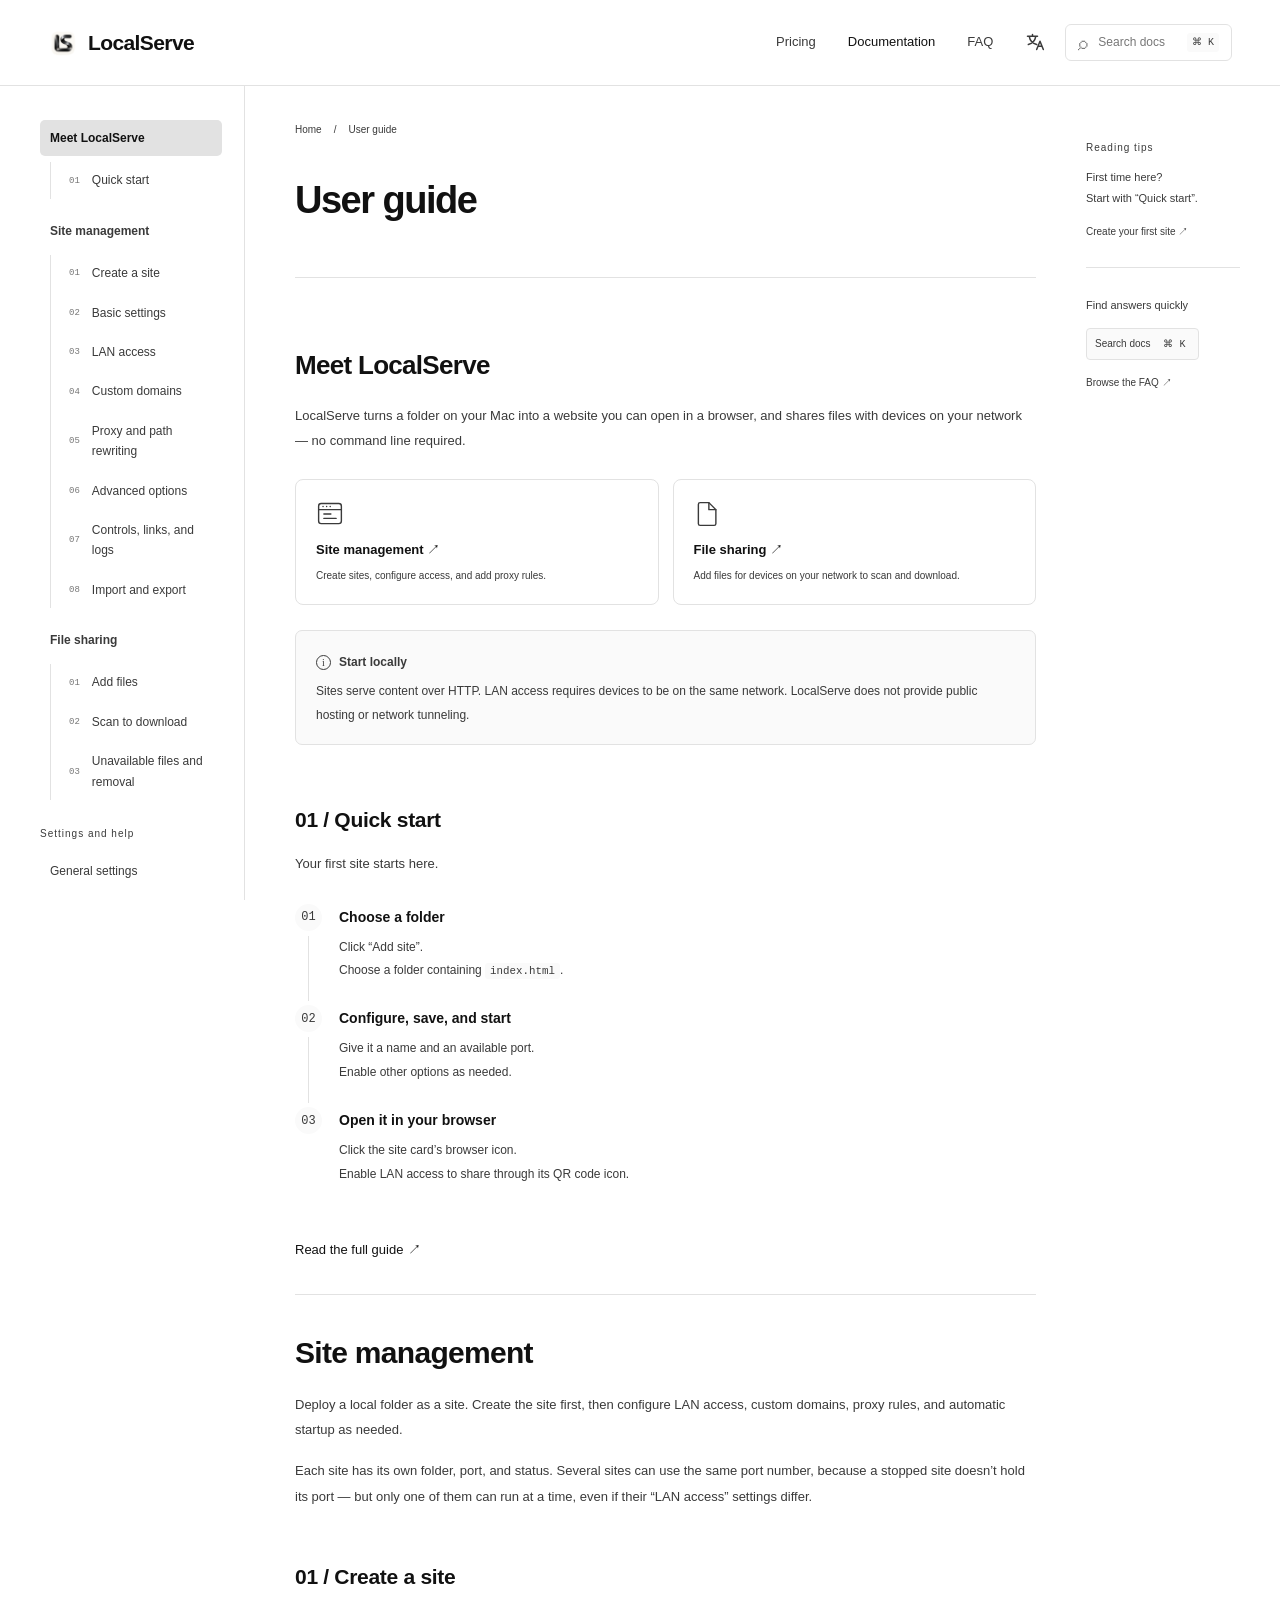
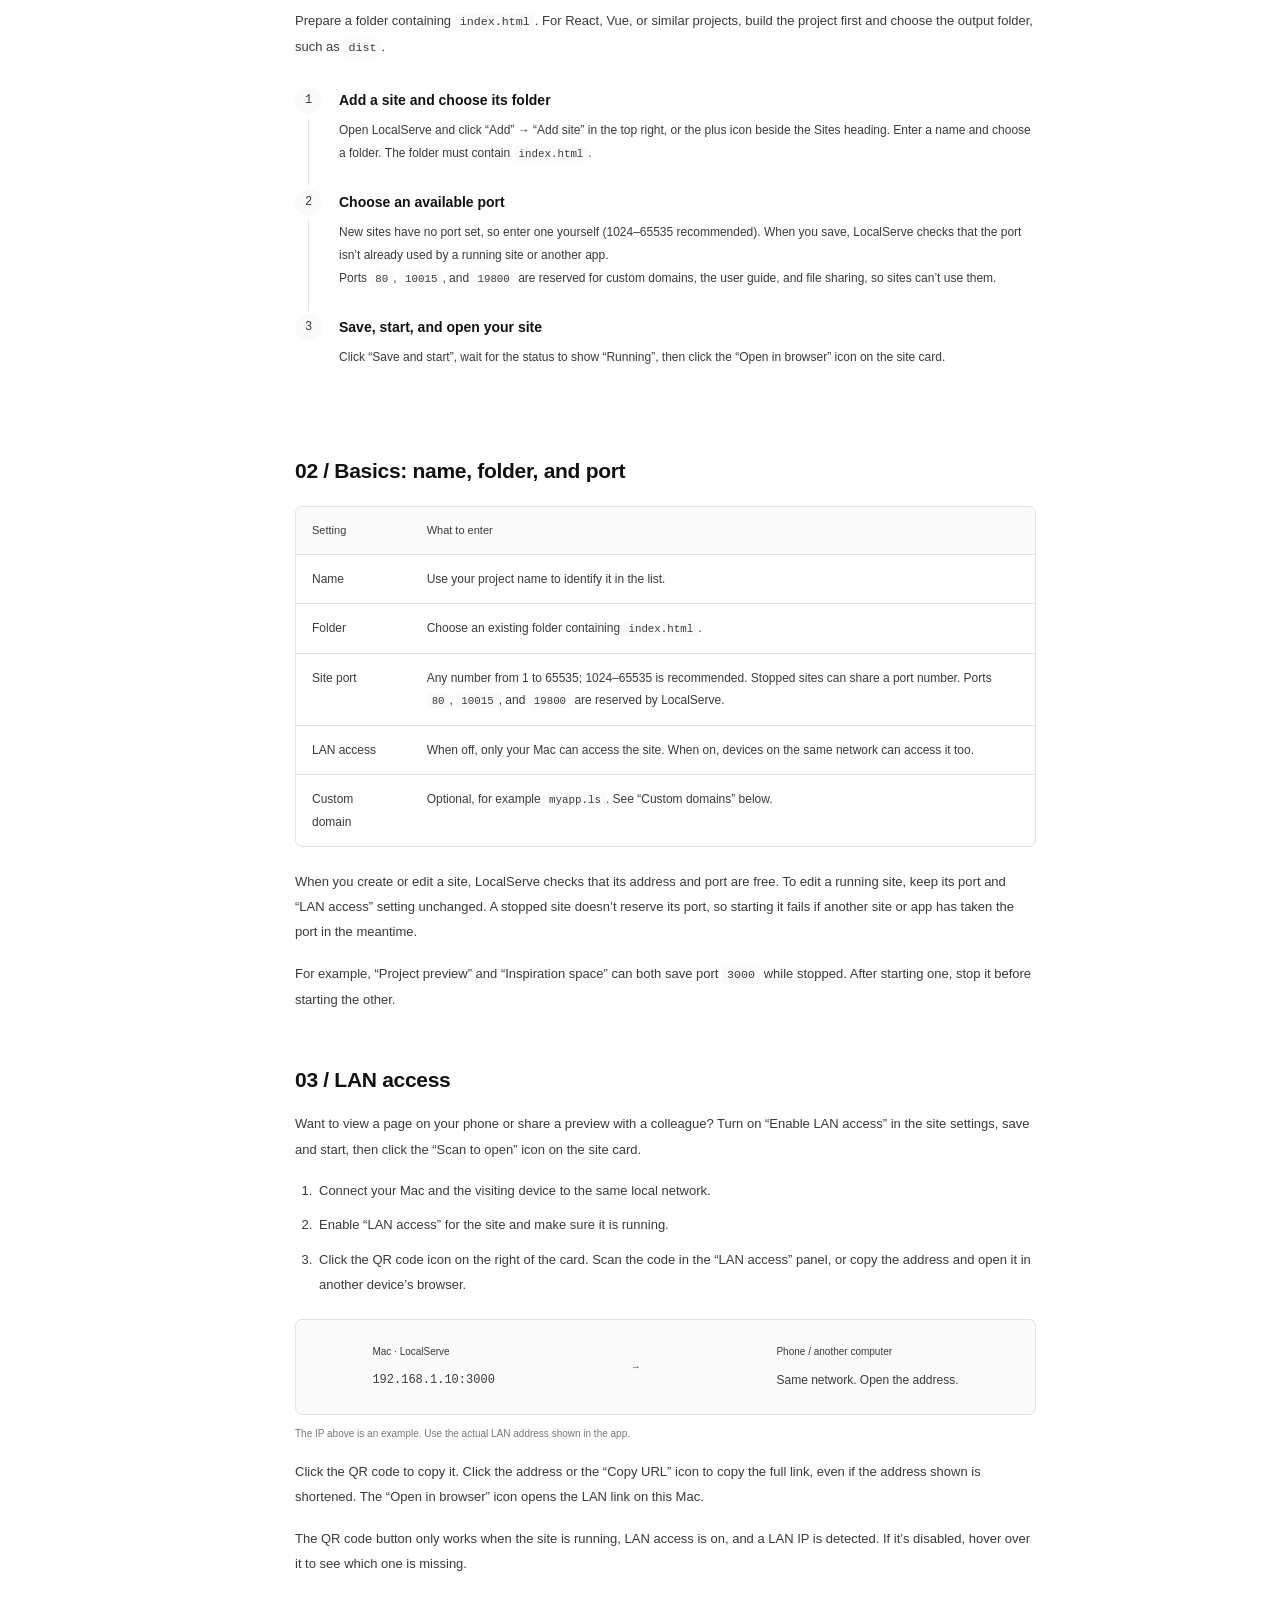
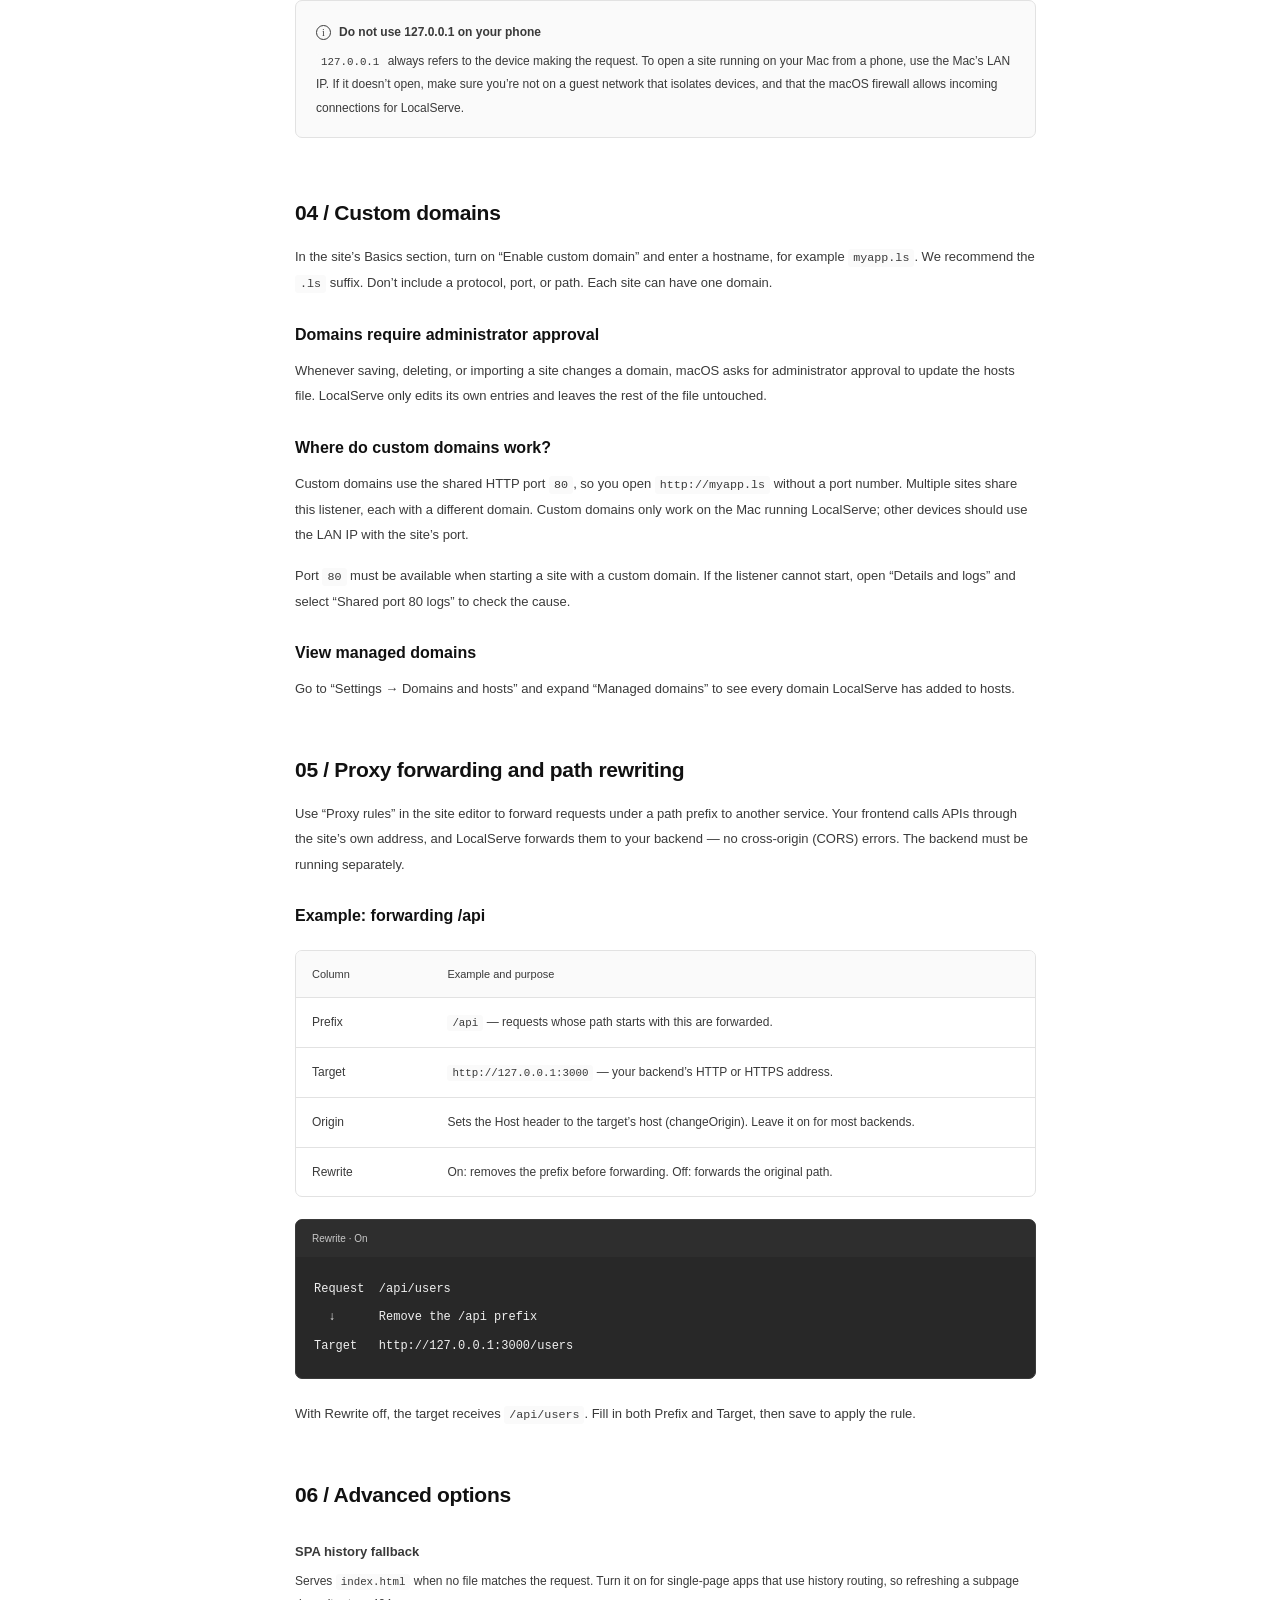
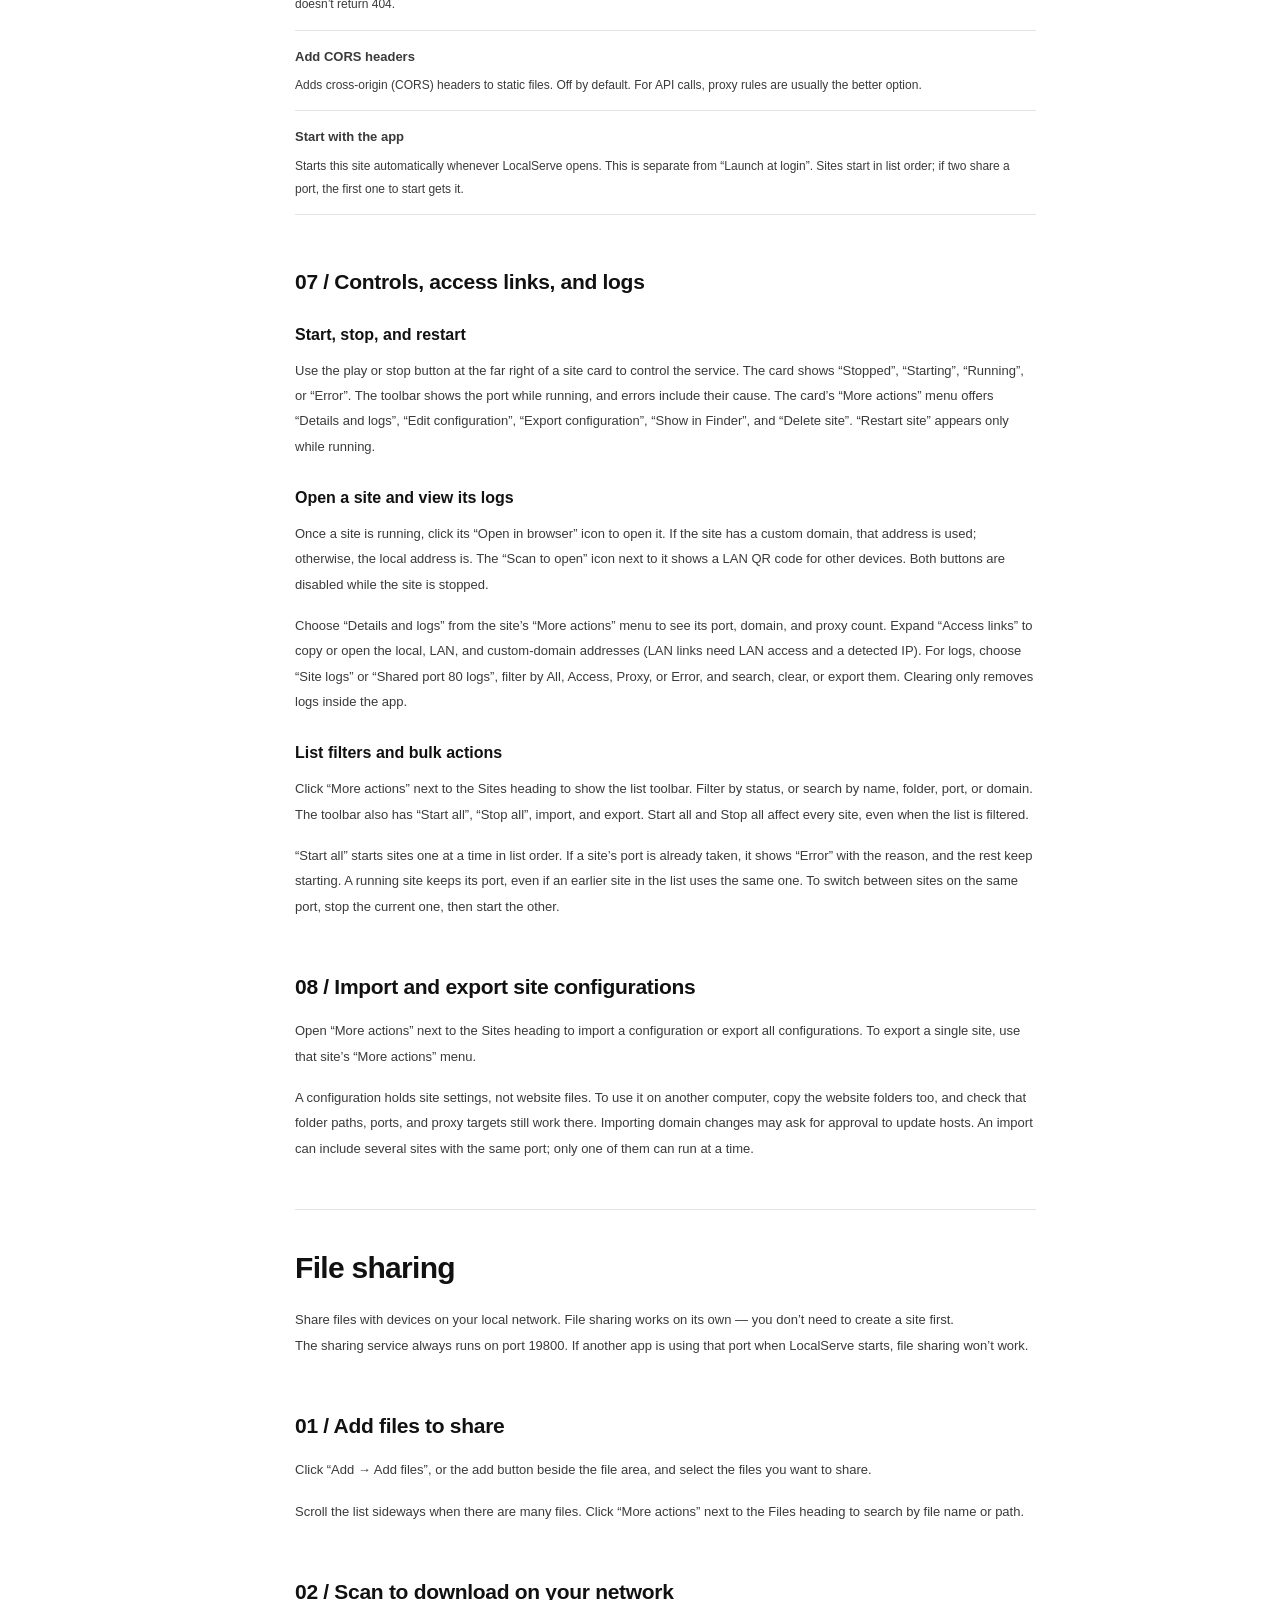
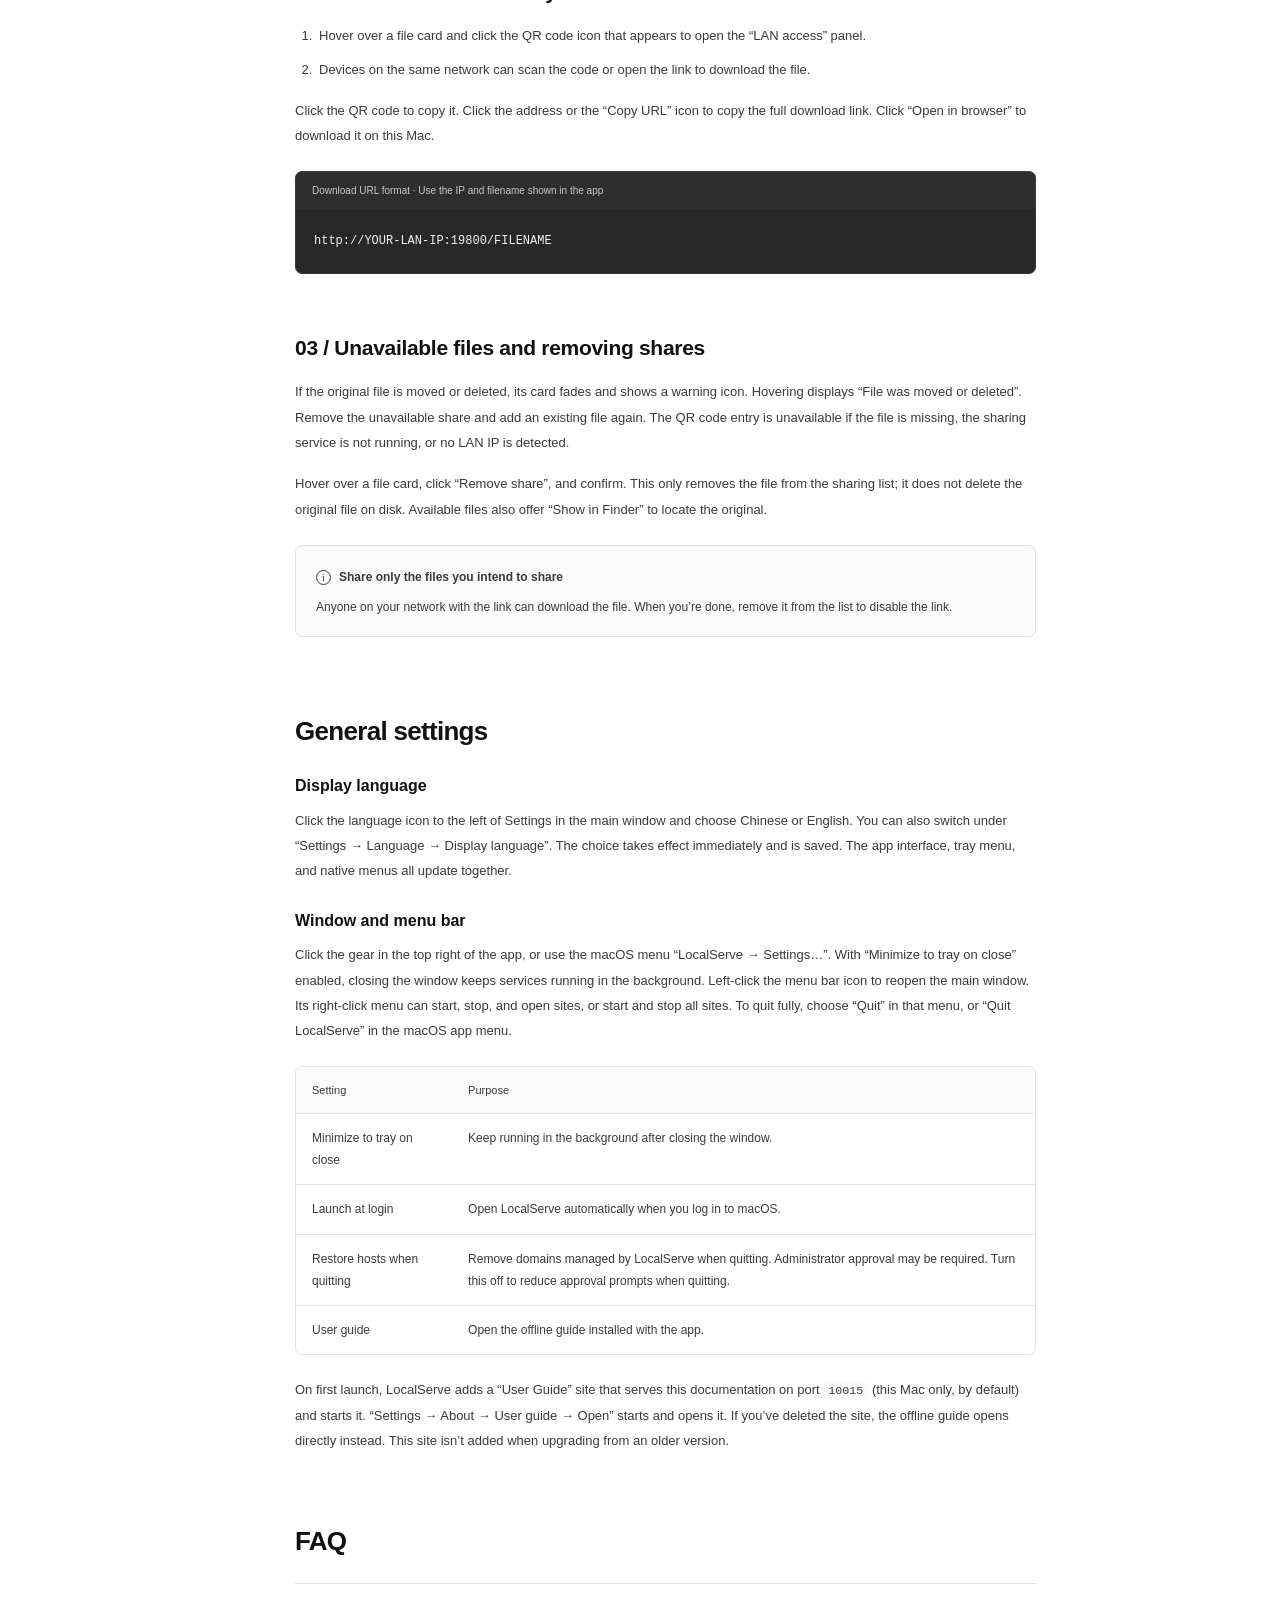
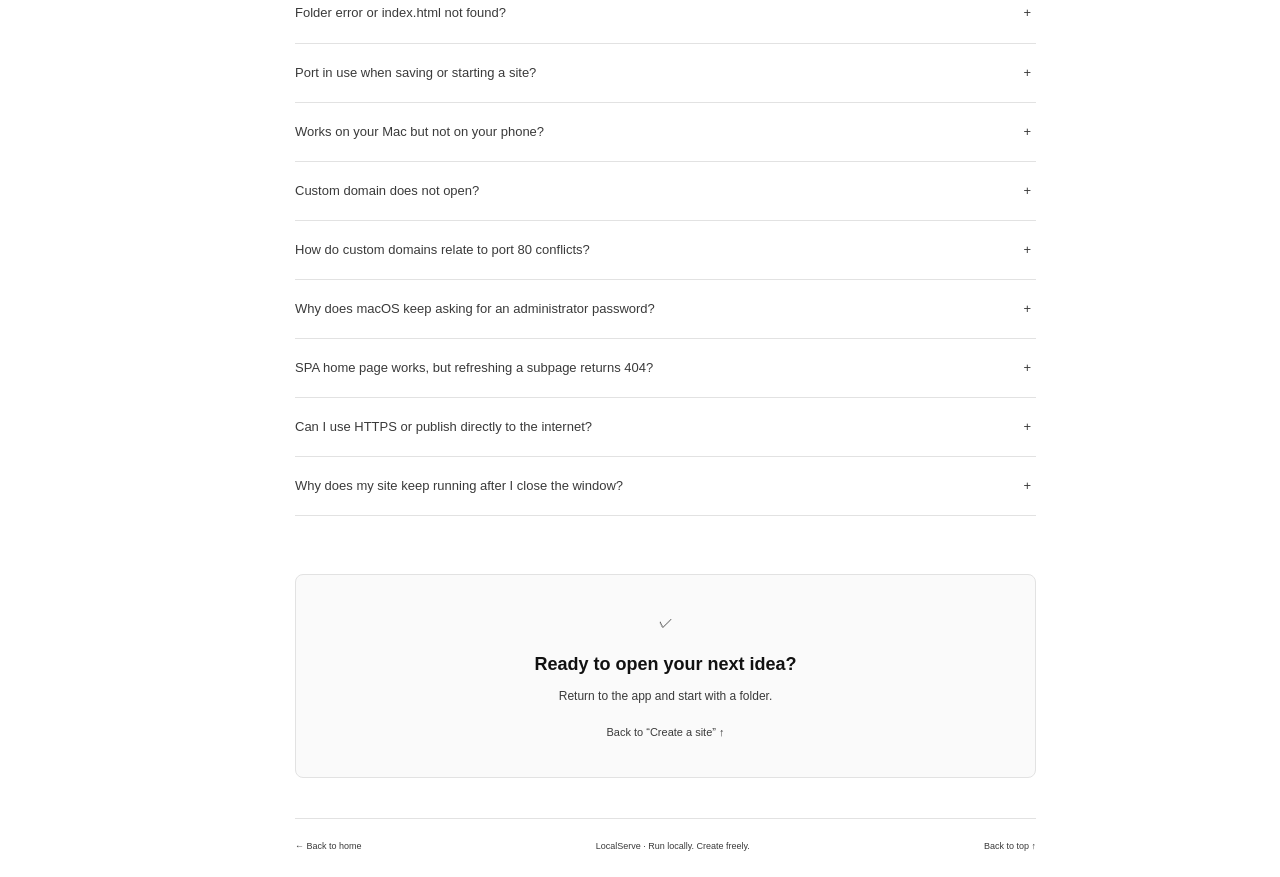
==== commit 1741a423: "feat: 移除备份与还原备份" ====
--- a/guide.html
+++ b/guide.html
@@ -53,7 +53,7 @@
       <nav aria-label="指南章节" data-i18n-aria-label="guide.docs-nav.aria-label">
         <a class="sidebar-part-link active" href="#overview" data-i18n="guide.docs-nav.a">认识 LocalServe</a>
         <div class="sidebar-subnav">
-          <a href="#happyPath" data-i18n="guide.docs-nav.happyPath"><span>01</span>happyPath</a>
+          <a href="#happyPath" data-i18n="guide.docs-nav.happyPath"><span>01</span>快速开始</a>
         </div>
         <a class="sidebar-part-link" href="#sites" data-i18n="guide.docs-nav.a2">站点管理</a>
         <div class="sidebar-subnav">
@@ -104,7 +104,7 @@
           </div>
         </section>
         <section id="happyPath" class="doc-section doc-subsection" tabindex="-1" data-keywords="第一次使用 快速开始 上手 三步" data-i18n-keywords="guide.happyPath.keywords">
-          <h3 data-i18n="guide.happyPath.h3">01 / happyPath</h3>
+          <h3 data-i18n="guide.happyPath.h3">01 / 快速开始</h3>
           <p data-i18n="guide.happyPath.intro">从这里，开始第一个站点。</p>
           <div class="doc-steps">
             <div>
@@ -291,12 +291,10 @@
           <p data-i18n="guide.domains.sharedPort">
             启用自定义域名的站点启动时，需要共享端口 <code>80</code> 可用。如果入口无法启动，在「详情与日志」中切换到「共享端口 80 日志」查看原因。
           </p>
-          <h4 data-i18n="guide.domains.h43">备份与还原</h4>
+          <h4 data-i18n="guide.domains.h43">查看托管域名</h4>
           <p data-i18n="guide.domains.p4">
             在「设置 → 域名与
-            hosts」中，可以查看托管域名数量。「立即备份」保存当前完整
-            hosts；「还原到备份」在确认后恢复最近一次备份，操作前请确认备份后的其他
-            hosts 修改是否需要保留。
+            hosts」中展开「托管块」，可以查看 LocalServe 已写入 hosts 的全部域名。
           </p>
         </section>
         <section id="proxy" class="doc-section doc-subsection" tabindex="-1">
@@ -505,7 +503,7 @@
           </table>
         </div>
         <p data-i18n="guide.settings.guideSite">
-          全新安装首次启动时，应用会添加并自动运行「使用说明」站点，默认仅本机访问，端口为 <code>10015</code>。
+          全新安装首次启动时，应用会添加并自动运行名称为 <code>User Guide</code> 的站点，默认仅本机访问，端口为 <code>10015</code>。
           「设置 → 关于 → 使用说明 → 打开」会启动并打开该站点；若该站点已被删除，则直接打开随应用安装的离线文档。已有配置不会自动补建这个站点。
         </p>
       </section>
@@ -602,7 +600,7 @@
     </main>
     <aside class="docs-aside">
       <span class="sidebar-label" data-i18n="guide.docs-aside.span">阅读提示</span>
-      <p data-i18n="guide.docs-aside.p">第一次使用？<br />从「happyPath」入手。</p>
+      <p data-i18n="guide.docs-aside.p">第一次使用？<br />从「快速开始」入手。</p>
       <a href="#happyPath" data-i18n="guide.docs-aside.a">创建第一个站点 ↗</a>
       <div class="aside-divider"></div>
       <p data-i18n="guide.docs-aside.p2">快速找到答案</p>
--- a/assets/style.css
+++ b/assets/style.css
@@ -948,24 +948,81 @@
 }
 
 .pricing-card {
+  position: relative;
+  isolation: isolate;
   width: 100%;
-  max-width: 520px;
-  padding: 40px;
-  border: 1px solid var(--line);
-  border-radius: 24px;
-  background: var(--white);
-  box-shadow: 0 4px 8px #00000003, 0 20px 60px #00000008;
+  max-width: 460px;
+  padding: 26px 24px 24px;
+  border: 0;
+  border-radius: 28px;
+  background-color: color-mix(
+    in srgb,
+    color-mix(in srgb, var(--soft) 38%, var(--white)) 78%,
+    transparent
+  );
+  box-shadow: 0 4px 8px #00000003, 0 24px 56px #0000000d;
   text-align: center;
 }
 
+.pricing-card > :not(.pricing-ambient) {
+  position: relative;
+  z-index: 1;
+}
+
+.pricing-ambient {
+  position: absolute;
+  inset: 0;
+  z-index: 0;
+  overflow: hidden;
+  border-radius: inherit;
+  opacity: 1;
+  pointer-events: none;
+}
+
+.pricing-blob {
+  position: absolute;
+  top: 0;
+  left: 0;
+  width: 42%;
+  aspect-ratio: 1;
+  border-radius: 50%;
+  transform: translate(-50%, -50%);
+  opacity: 0.55;
+  will-change: transform;
+}
+
+/* Rasterize the static blur inside the moving compositor layer. */
+.pricing-blob::before {
+  content: "";
+  position: absolute;
+  inset: 0;
+  border-radius: inherit;
+  background: var(--blob-color);
+  filter: blur(24px);
+}
+
+.pricing-blob:nth-child(1) {
+  --blob-color: #8ec5ff;
+}
+
+.pricing-blob:nth-child(2) {
+  --blob-color: #f5a6d6;
+}
+
+.pricing-blob:nth-child(3) {
+  --blob-color: #ffda8e;
+}
+
 .pricing-card-heading {
   display: flex;
-  align-items: center;
-  justify-content: center;
-  gap: 10px;
+  flex-direction: column;
+  align-items: center;
+  gap: 14px;
 }
 
 .pricing-card-heading img {
+  width: 104px;
+  height: 104px;
   flex-shrink: 0;
 }
 
@@ -975,115 +1032,135 @@
   letter-spacing: -0.5px;
 }
 
-.pricing-trial {
-  display: inline-block;
-  margin-top: 20px;
-  padding: 5px 13px;
-  border: 1px solid var(--line);
-  border-radius: 100px;
-  background: var(--soft);
-  font-size: 12px;
+.pricing-chips {
+  display: flex;
+  flex-wrap: nowrap;
+  justify-content: center;
+  align-items: center;
+  gap: 6px;
+  margin-top: 23px;
+}
+
+.pricing-chip {
+  display: inline-flex;
+  align-items: center;
+  gap: 4px;
+  height: 24px;
+  padding: 0 9px 0 7px;
+  border-radius: 12px;
+  font-size: 11.5px;
   font-weight: 500;
-  color: var(--text);
+  white-space: nowrap;
+  -webkit-font-smoothing: antialiased;
+}
+
+.pricing-chip svg {
+  width: 13px;
+  height: 13px;
+  flex-shrink: 0;
+}
+
+.pricing-chip--yellow {
+  background: rgba(255, 196, 60, 0.2);
+  color: #8a5a00;
+}
+
+.pricing-chip--pink {
+  background: rgba(240, 90, 170, 0.14);
+  color: #a8306c;
+}
+
+.pricing-chip--blue {
+  background: rgba(40, 130, 255, 0.13);
+  color: #0b5bc4;
 }
 
 .pricing-amount {
   display: flex;
   align-items: baseline;
   justify-content: center;
-  gap: 4px;
-  margin: 24px 0 12px;
+  gap: 0.08em;
+  margin: 26px 0 30px;
+  font-size: 62px;
+  font-weight: 600;
+  line-height: 1;
   color: var(--ink);
 }
 
 .pricing-symbol {
-  align-self: flex-start;
-  margin-top: 12px;
-  font-size: 28px;
+  align-self: auto;
+  margin-top: 0;
+  font-size: 0.44em;
   font-weight: 500;
   line-height: 1;
+  transform: translateY(-0.14em);
 }
 
 .pricing-value {
-  font-size: 112px;
-  font-weight: 600;
+  font-size: 1em;
+  font-weight: 700;
   line-height: 1;
-  letter-spacing: -6px;
+  letter-spacing: -0.04em;
   font-variant-numeric: lining-nums;
-}
-
-.pricing-currency {
-  margin-left: 10px;
-  font-size: 12px;
-  color: var(--muted);
-}
-
-.pricing-billing {
-  margin: 0;
-  font-size: 13px;
-  color: var(--text);
 }
 
 .pricing-features {
   display: grid;
   grid-template-columns: repeat(2, minmax(0, 1fr));
-  gap: 20px 18px;
-  margin: 28px 0;
-  padding: 28px 0 0;
-  border-top: 1px solid var(--line);
+  gap: 8px;
+  margin: 24px 0 22px;
+  padding: 0;
   list-style: none;
   font-size: 13px;
-  text-align: left;
+  line-height: 1.4;
+  text-align: center;
   color: var(--text);
 }
 
 .pricing-features li {
-  position: relative;
-  padding-left: 29px;
-}
-
-.pricing-features li::before {
-  content: "";
-  position: absolute;
-  top: 2px;
-  left: 0;
-  width: 19px;
-  height: 19px;
-  border-radius: 50%;
-  background: var(--soft);
-}
-
-.pricing-features li::after {
-  content: "";
-  position: absolute;
-  top: 6px;
-  left: 7px;
-  width: 4px;
-  height: 7px;
-  border-right: 1.5px solid var(--ink);
-  border-bottom: 1.5px solid var(--ink);
-  transform: rotate(45deg);
-}
-
-.pricing-actions {
-  display: grid;
-  justify-items: center;
-  gap: 14px;
-}
-
-.pricing-purchase {
+  display: flex;
+  align-items: center;
+  justify-content: center;
+  min-height: 44px;
+  padding: 10px 12px;
+  border: 1px solid color-mix(in srgb, var(--line) 65%, transparent);
+  border-radius: 14px;
+  background: color-mix(in srgb, var(--white) 55%, transparent);
+}
+
+.pricing-icon {
+  width: 16px;
+  height: 16px;
+  flex-shrink: 0;
+}
+
+.pricing-card .pricing-purchase {
   width: 100%;
-  min-height: 48px;
-  border: 0;
-  border-radius: 10px;
-  background: var(--ink);
-  color: var(--paper);
-  font-weight: 500;
+  min-height: 44px;
+  padding: 10px 18px;
+  gap: 8px;
+  border: 1px solid transparent;
+  border-radius: 100px;
+  background: var(--green);
+  color: var(--accent-on);
+  box-shadow: 0 1px 2px #0000000f;
+  font-size: 14px;
+  font-weight: 600;
+  line-height: 1.4;
+}
+
+.pricing-card .pricing-purchase:hover {
+  opacity: 0.88;
 }
 
 .pricing-platform {
-  margin: 20px 0 0;
-  font-size: 11px;
+  display: flex;
+  align-items: center;
+  justify-content: center;
+  gap: 8px;
+  margin: 16px 0 0;
+  font-size: 13px;
+  line-height: 1.4;
   color: var(--muted);
 }
 
@@ -2311,27 +2388,71 @@
   }
 
   .pricing-card {
-    padding: 30px 24px;
-    border-radius: 20px;
+    padding: 22px 18px;
+    border-radius: 26px;
+  }
+
+  .pricing-card-heading {
+    gap: 12px;
+  }
+
+  .pricing-card-heading img {
+    width: 92px;
+    height: 92px;
   }
 
   .pricing-card-heading h2 {
     font-size: 20px;
   }
 
+  .pricing-chips {
+    flex-wrap: wrap;
+    gap: 5px;
+    margin-top: 18px;
+  }
+
+  .pricing-chip {
+    font-size: 10.5px;
+    padding: 0 7px 0 5px;
+  }
+
+  .pricing-chip svg {
+    width: 12px;
+    height: 12px;
+  }
+
+  .pricing-amount {
+    margin: 22px 0 26px;
+    font-size: 54px;
+  }
+
   .pricing-symbol {
-    margin-top: 10px;
-    font-size: 24px;
+    font-size: 0.44em;
   }
 
   .pricing-value {
-    font-size: 96px;
-    letter-spacing: -5px;
+    font-size: 1em;
+    letter-spacing: -0.04em;
   }
 
   .pricing-features {
     grid-template-columns: minmax(0, 1fr);
-    gap: 14px;
+    margin: 20px 0;
+    font-size: 13px;
+  }
+
+  .pricing-features li {
+    min-height: 44px;
+    border-radius: 14px;
+  }
+
+  .pricing-card .pricing-purchase {
+    min-height: 44px;
+    font-size: 14px;
+  }
+
+  .pricing-platform {
+    font-size: 13px;
   }
 
   .container {
@@ -2864,6 +2985,25 @@
     --line: #3a3a3a;
     --soft: #2e2e2e;
     --accent-on: #111111;
+  }
+
+  .pricing-blob {
+    opacity: 0.28;
+  }
+
+  .pricing-chip--yellow {
+    background: rgba(255, 196, 60, 0.3);
+    color: #ffc94d;
+  }
+
+  .pricing-chip--pink {
+    background: rgba(240, 90, 170, 0.22);
+    color: #ff8cc6;
+  }
+
+  .pricing-chip--blue {
+    background: rgba(40, 130, 255, 0.22);
+    color: #6ab0ff;
   }
 }
 
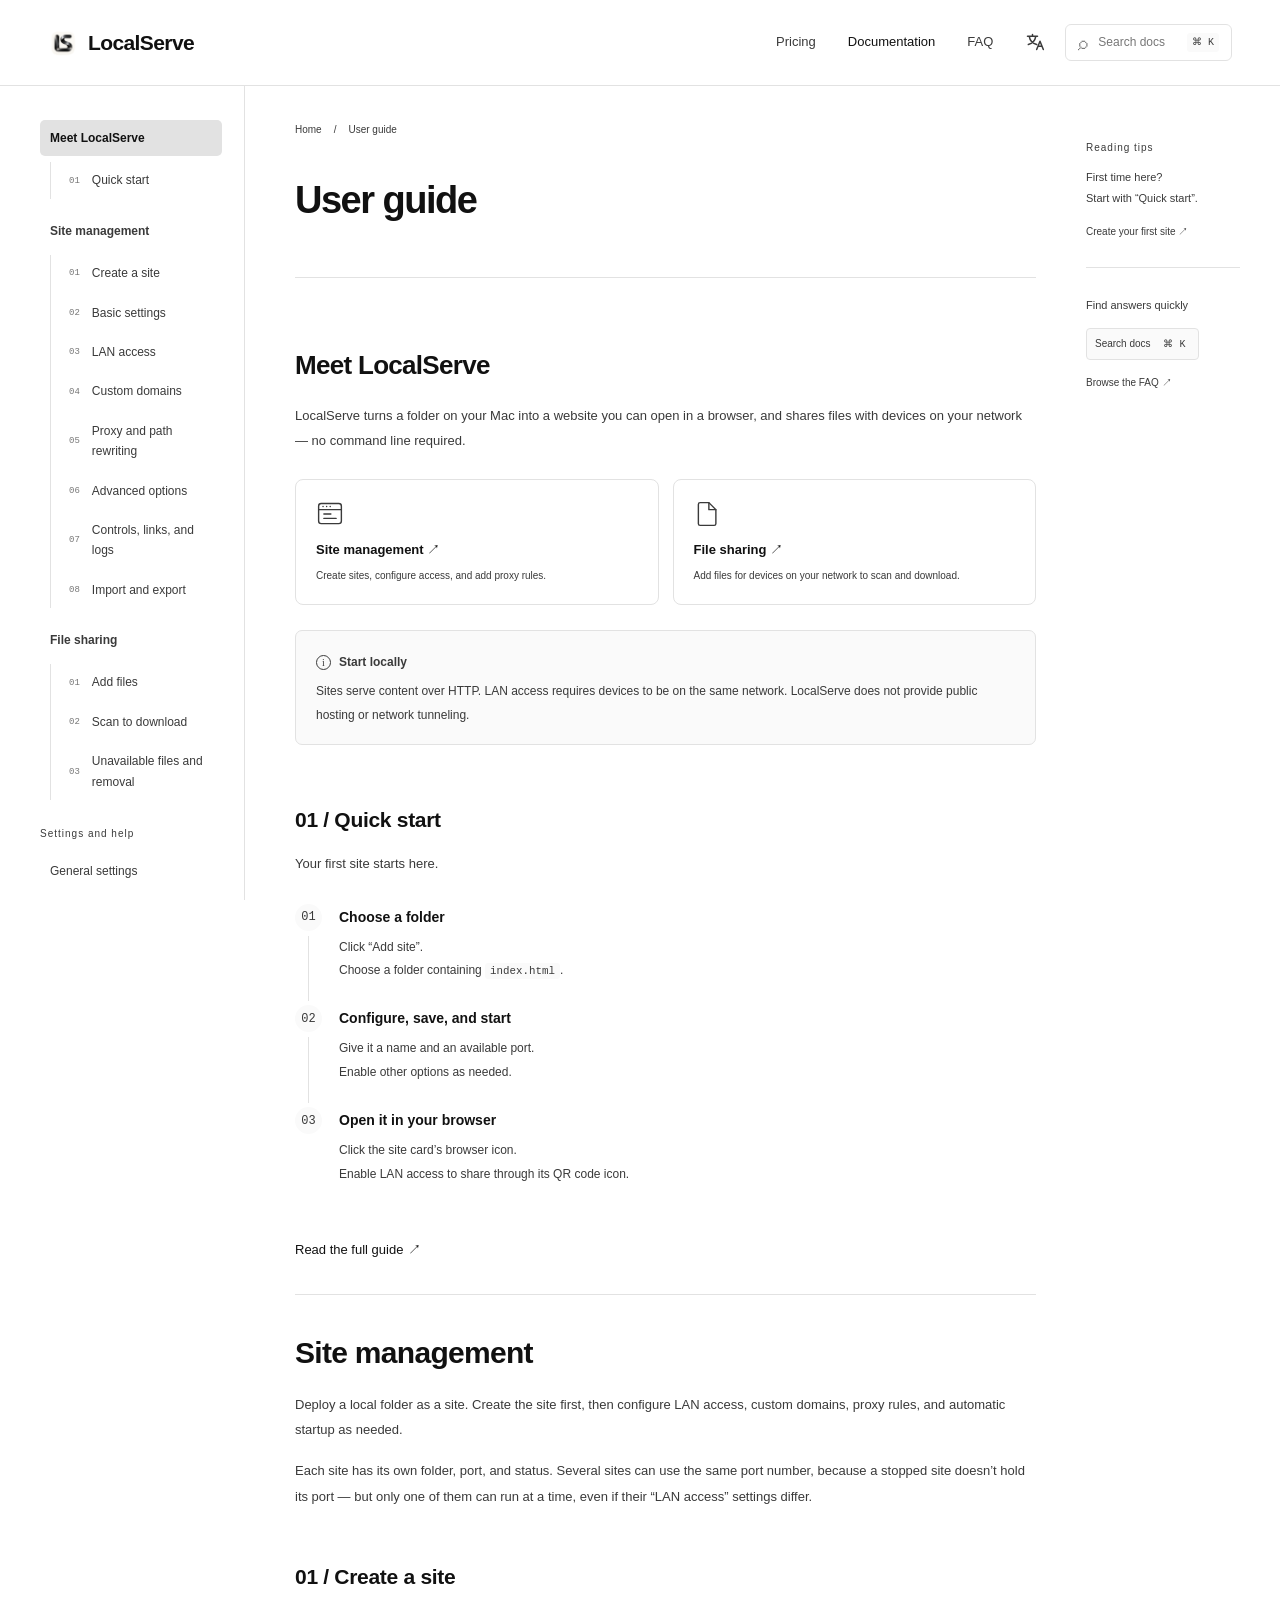
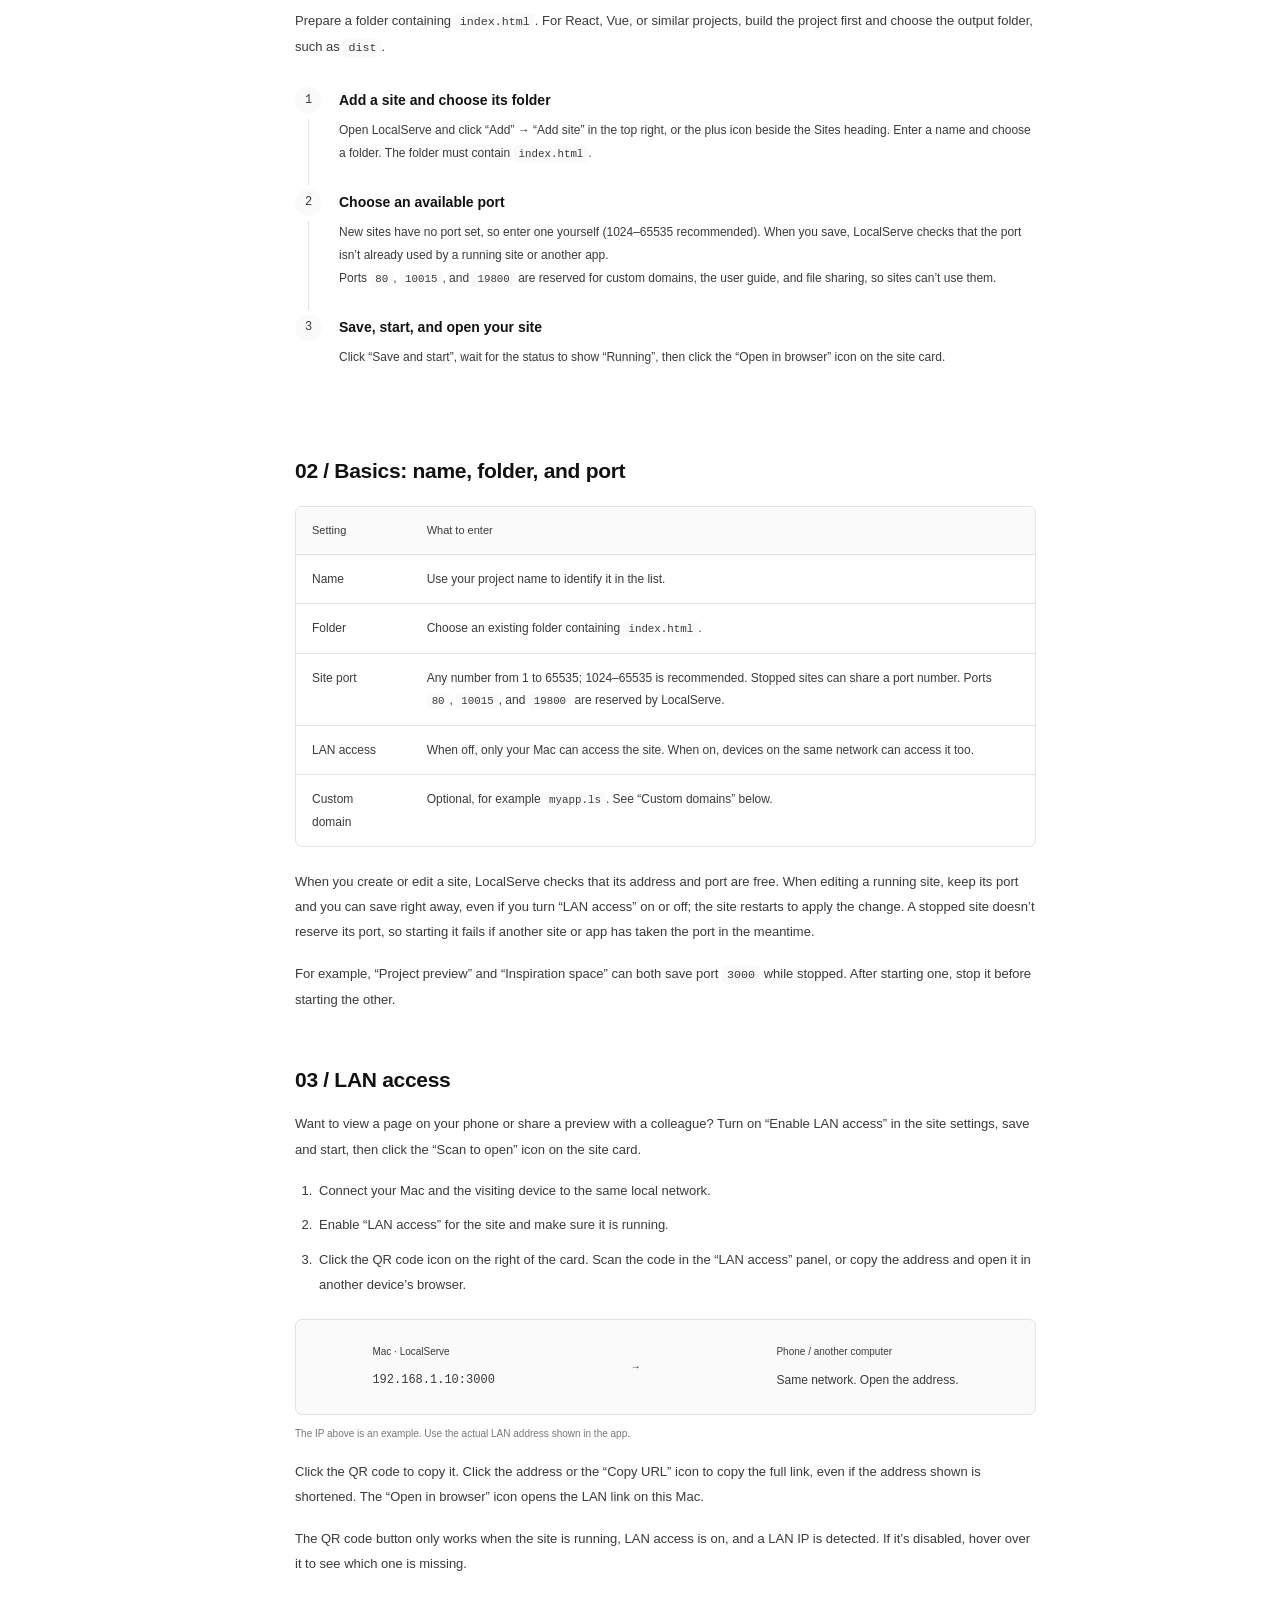
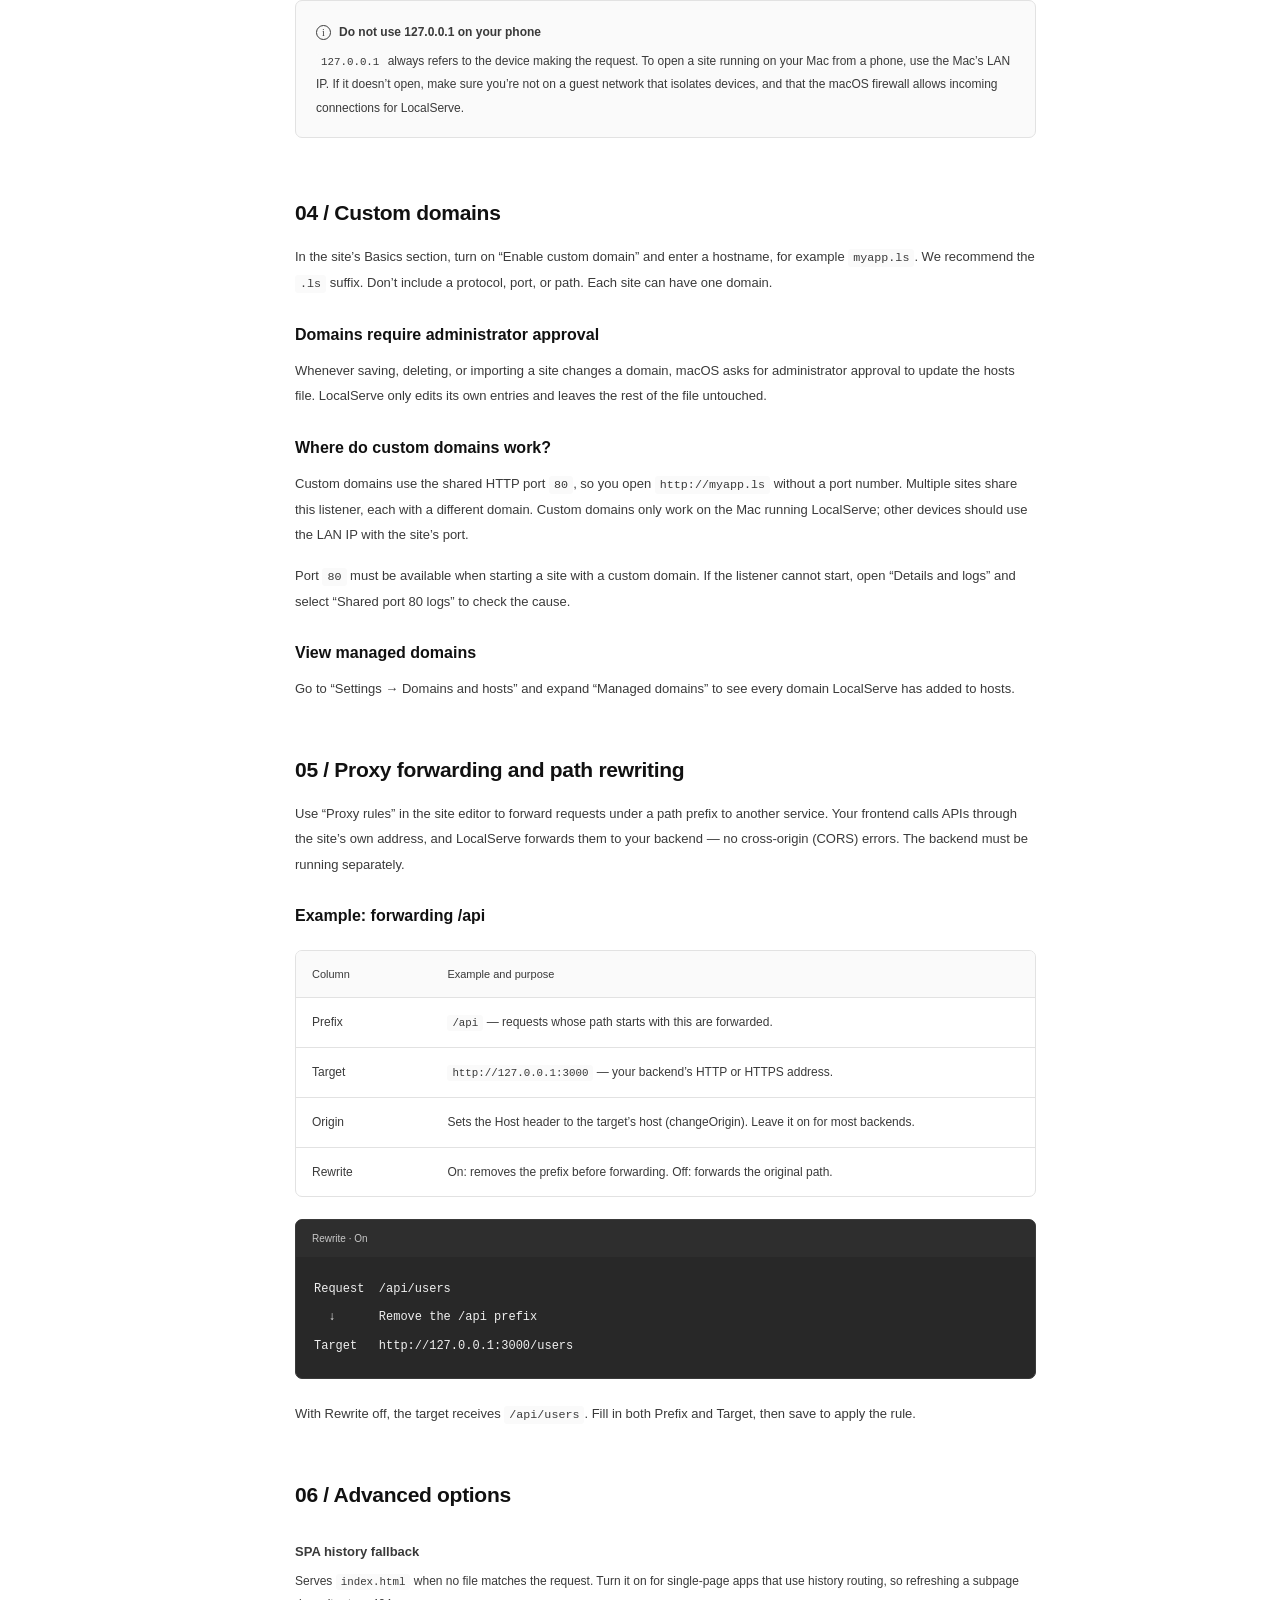
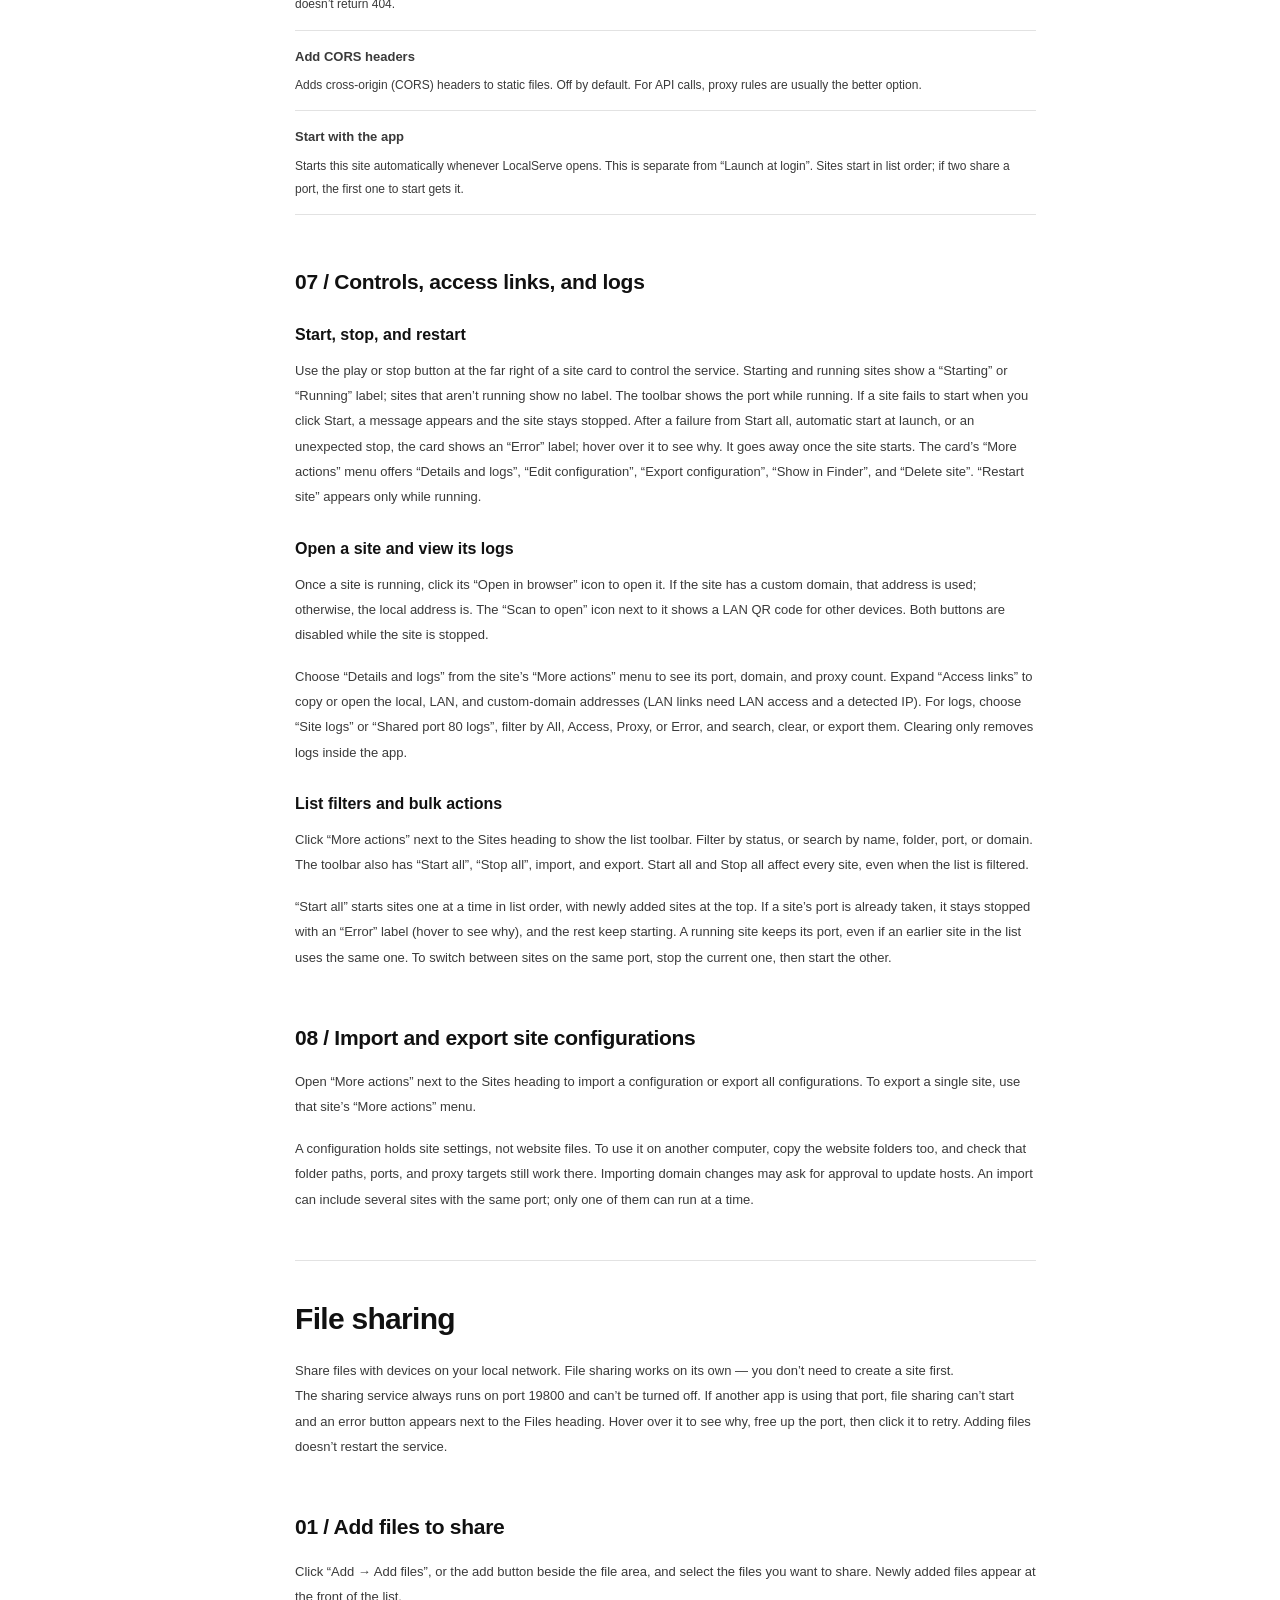
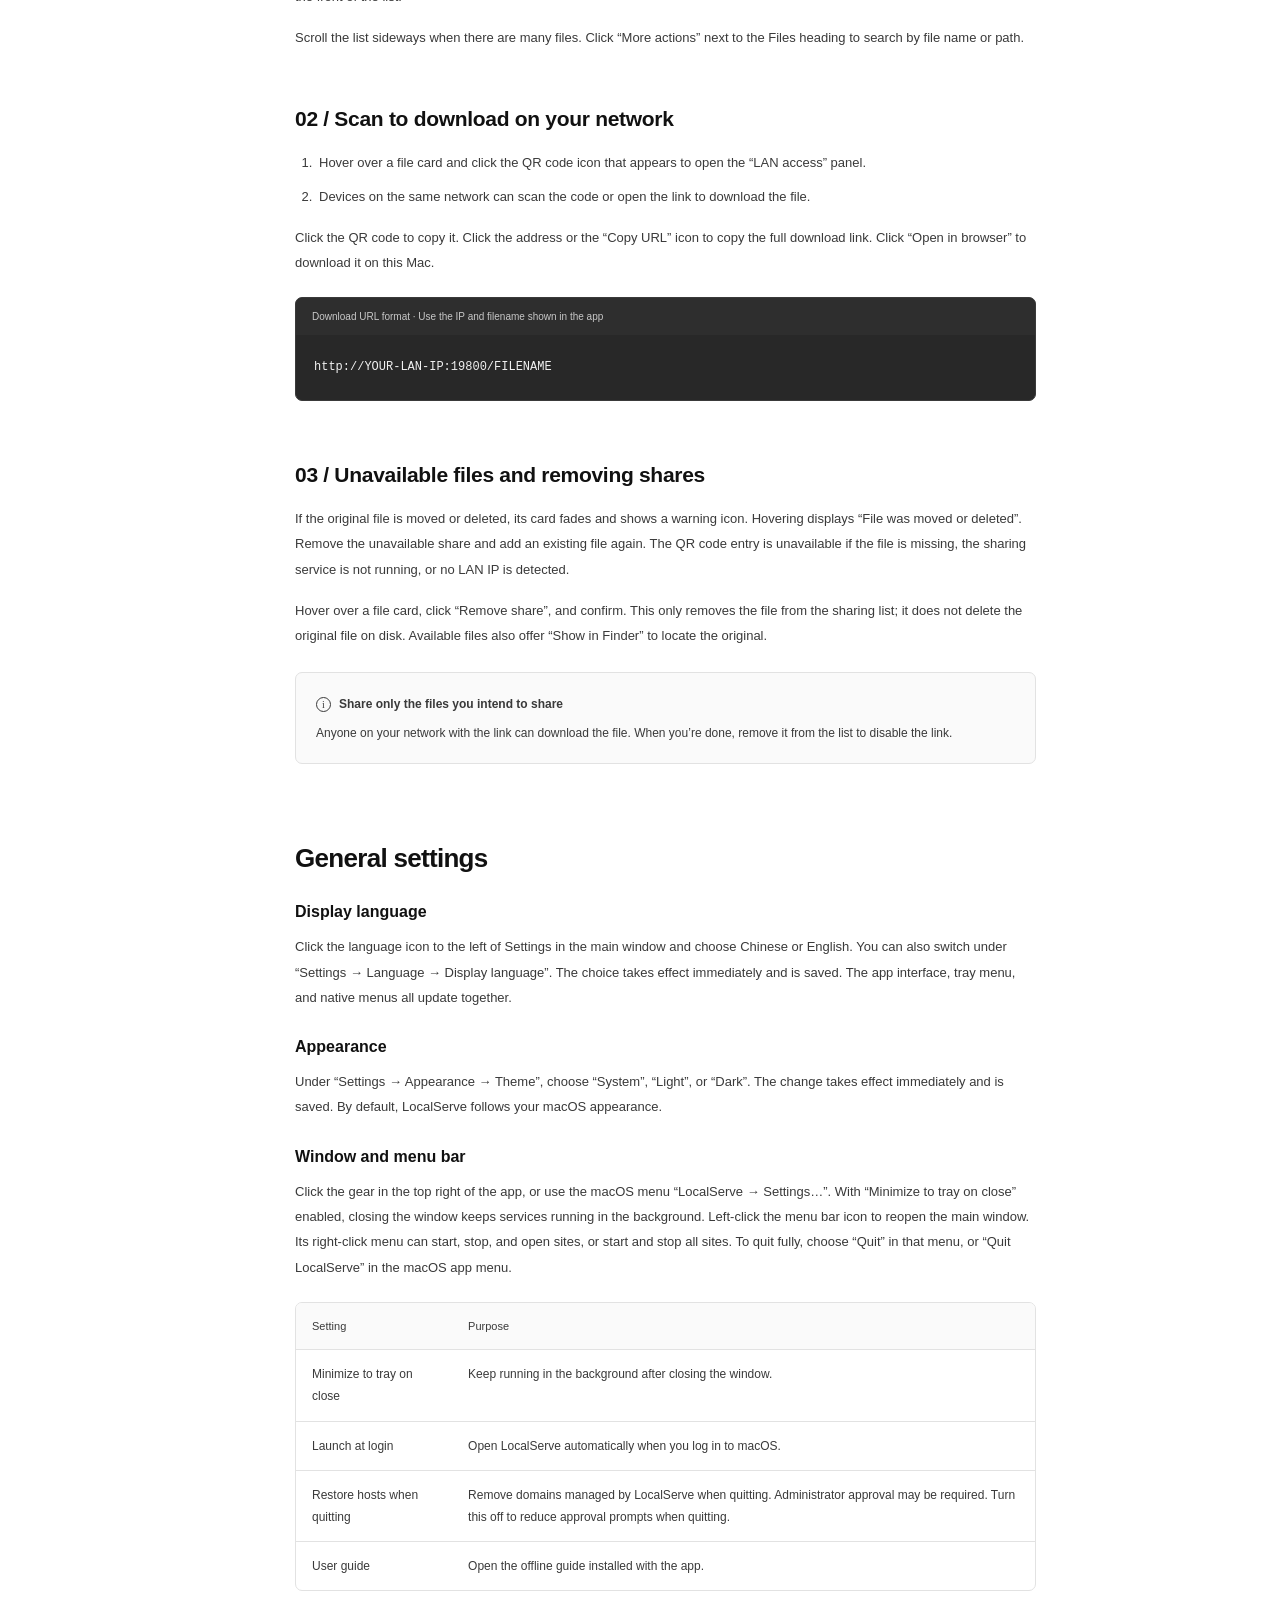
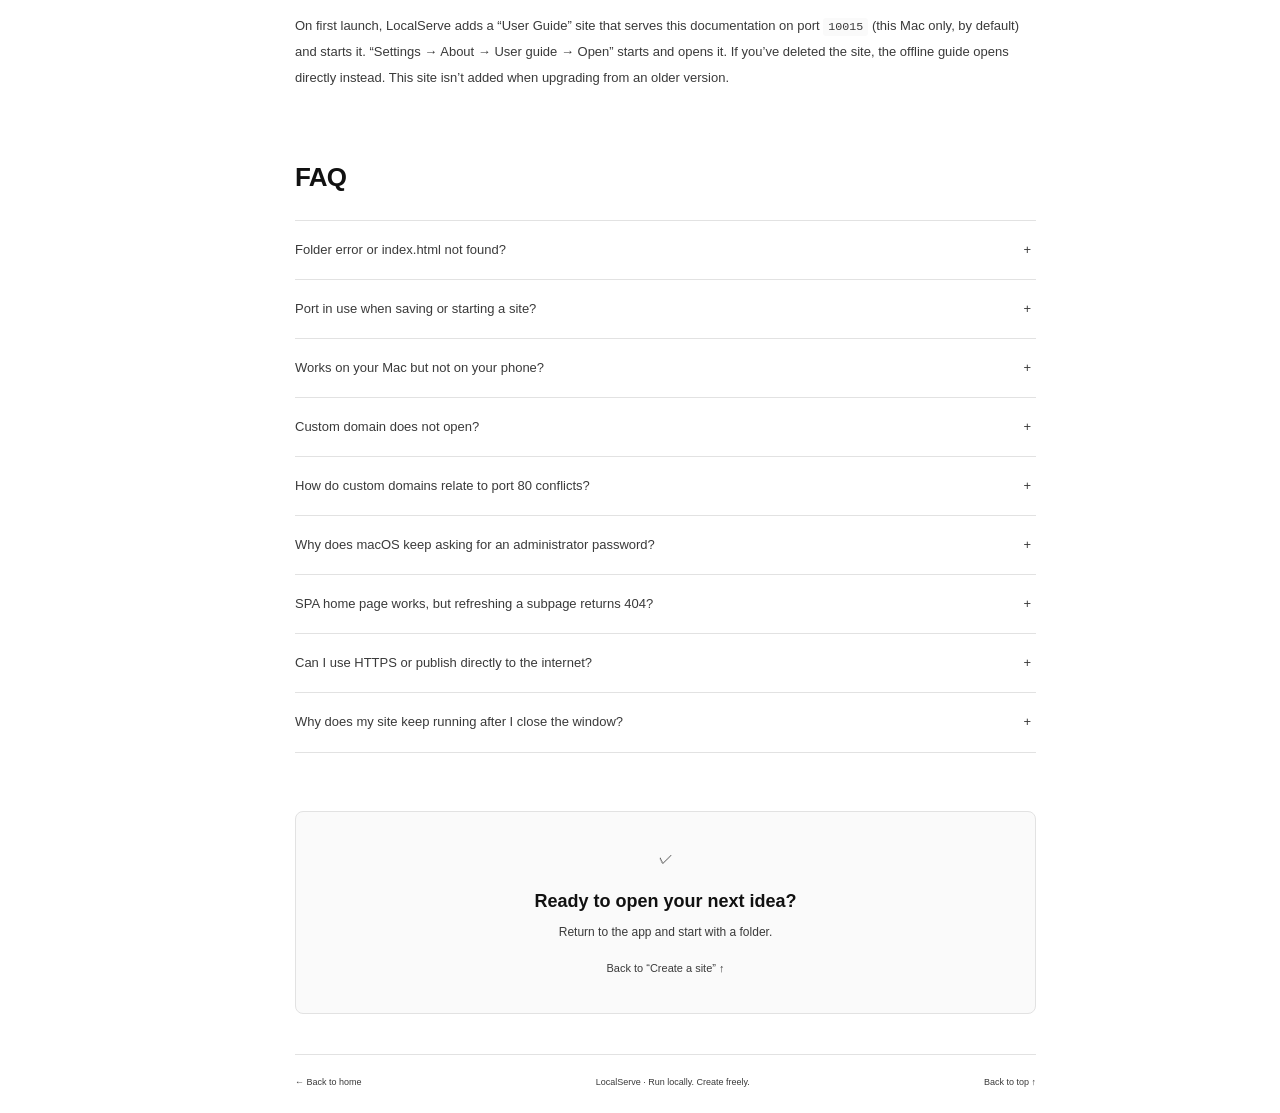
==== commit dc2f86ae: "feat" ====
--- a/guide.html
+++ b/guide.html
@@ -222,7 +222,7 @@
             </table>
           </div>
           <p data-i18n="guide.site-basics.portChecks">
-            新建或修改配置时，会检查目标监听地址和端口是否可用。编辑运行中的站点时，保留原端口和「局域网访问」选项，可保存其他设置。
+            新建或修改配置时，会检查目标监听地址和端口是否可用。编辑运行中的站点时，保留原端口即可直接保存，切换「局域网访问」也不受影响；保存后站点会重启以应用新设置。
             未运行的站点保存配置不会预留端口；启动时仍会确认端口是否可用，若期间被其他站点或程序占用，启动会失败。
           </p>
           <p data-i18n="guide.site-basics.sharedPortExample">
@@ -376,7 +376,7 @@
           <h3 data-i18n="guide.site-operations.h3">07 / 启停、访问与日志</h3>
           <h4 data-i18n="guide.site-operations.h4">启动、停止与重启</h4>
           <p data-i18n="guide.site-operations.p">
-            使用站点卡片最右侧的播放或停止按钮启停服务。卡片显示「已停止」「启动中」「运行中」或「异常」；运行时工具栏显示端口，异常时显示具体原因。
+            使用站点卡片最右侧的播放或停止按钮启停服务。启动中和运行中的站点会显示「启动中」「运行中」标签，未运行的站点不显示标签；运行时工具栏显示端口。点击启动失败时会弹出提示，站点保持停止；批量启动、应用启动时自动启动或运行中意外停止时，卡片会显示「异常」标签，悬停可查看原因，站点成功启动后自动消失。
             卡片上的省略号菜单提供「详情与日志」「编辑配置」「导出配置」「在 Finder 中显示」和「删除站点」；「重启站点」仅在运行时出现。
           </p>
           <h4 data-i18n="guide.site-operations.h42">访问站点与查看日志</h4>
@@ -393,7 +393,7 @@
             点击「站点」标题右侧的圆形省略号，展开列表工具栏。可按运行状态和关键字筛选站点，关键字可匹配名称、目录、端口或域名；也可使用「全部启动」「全部停止」、导入和导出全部配置。批量启停作用于全部站点，即使列表已筛选。
           </p>
           <p data-i18n="guide.site-operations.startOrder">
-            「全部启动」按站点列表顺序逐一执行。前面的站点启动成功后，端口冲突的后续站点会显示「异常」和占用原因，其他站点继续启动。
+            「全部启动」按站点列表顺序逐一执行，新建的站点排在列表最前面。前面的站点启动成功后，端口冲突的后续站点保持停止，并显示「异常」标签（悬停查看原因），其他站点继续启动。
             已经运行的站点会继续使用原端口，不会被列表前面的站点替换。想切换到同端口的另一个站点，请先停止当前站点，再单独启动目标站点。
           </p>
         </section>
@@ -413,14 +413,14 @@
           <h2 id="files-title" data-i18n="guide.files.h2">文件分享</h2>
           <p data-i18n="guide.files.p">
             将文件分享给同一局域网里的设备。文件分享独立于站点管理，不需要先创建站点。<br />
-            文件分享服务运行在19800端口，无法手动关闭。若启动时该端口被占用，文件分享服务将不能正常工作。
+            文件分享服务运行在19800端口，无法手动关闭。若该端口被其他程序占用，文件分享服务无法启动，「文件」标题右侧会出现异常按钮：悬停查看原因，解除占用后点击即可重试。添加文件不会重新启动分享服务。
           </p>
         </section>
         <section id="file-add" class="doc-section doc-subsection" tabindex="-1">
           <h3 data-i18n="guide.file-add.h3">01 / 添加要分享的文件</h3>
           <p data-i18n="guide.file-add.p">
             点击「新增 →
-            新增文件」，或文件区域旁的新增按钮，选择要分享的文件。
+            新增文件」，或文件区域旁的新增按钮，选择要分享的文件。新添加的文件显示在列表最前面。
           </p>
           <p data-i18n="guide.file-add.listToolbar">
             文件较多时可横向滚动列表。点击「文件」标题右侧的圆形省略号展开关键字筛选，可按文件名或路径查找文件。
@@ -465,6 +465,10 @@
         <p data-i18n="guide.settings.p">
           点击应用首页设置按钮左侧的「文/A」图标，选择中文或 English；也可以在「设置 → 语言 → 显示语言」中切换。
           切换立即生效并保存，应用界面、菜单栏图标菜单和原生菜单会同步切换。
+        </p>
+        <h3 data-i18n="guide.settings.themeTitle">外观主题</h3>
+        <p data-i18n="guide.settings.theme">
+          在「设置 → 外观 → 主题」中选择「跟随系统」「浅色」或「深色」，切换立即生效并保存。默认跟随 macOS 外观。
         </p>
         <h3 data-i18n="guide.settings.h32">窗口与菜单栏</h3>
         <p data-i18n="guide.settings.p2">
@@ -548,7 +552,7 @@
               启动带自定义域名的站点时，LocalServe 会监听 <code>80</code> 端口，让你通过 <code>http://你的域名</code> 访问，无需填写端口。这个入口与站点配置的独立端口不同，多个 LocalServe 站点可以使用不同域名共用它。仅保存配置、启动未配置自定义域名的站点，或添加文件分享，都不会因此占用 <code>80</code> 端口；文件分享使用的是 <code>19800</code> 端口。
             </p>
             <p data-i18n="guide.faq.domainPort.conflict">
-              如果其他应用先占用了 <code>80</code> 端口，导致共享入口无法启动，整个站点会显示「异常」，并提示「80端口被占用，请解除占用或关闭本站点自定义域名后再试」。即使站点的独立端口可用，也无法启动；只修改独立端口不能解决这个冲突。
+              如果其他应用先占用了 <code>80</code> 端口，导致共享入口无法启动，整个站点会保持停止，并提示「80端口被占用，请解除占用或关闭本站点自定义域名后再试」。即使站点的独立端口可用，也无法启动；只修改独立端口不能解决这个冲突。
             </p>
             <p data-i18n="guide.faq.domainPort.solution">
               请停止其他应用中占用 <code>80</code> 端口的服务，再启动本站点；或者编辑本站点，在基础信息中关闭「自定义域名」，保存后重新启动，通过本机地址或局域网 IP 加独立端口访问。
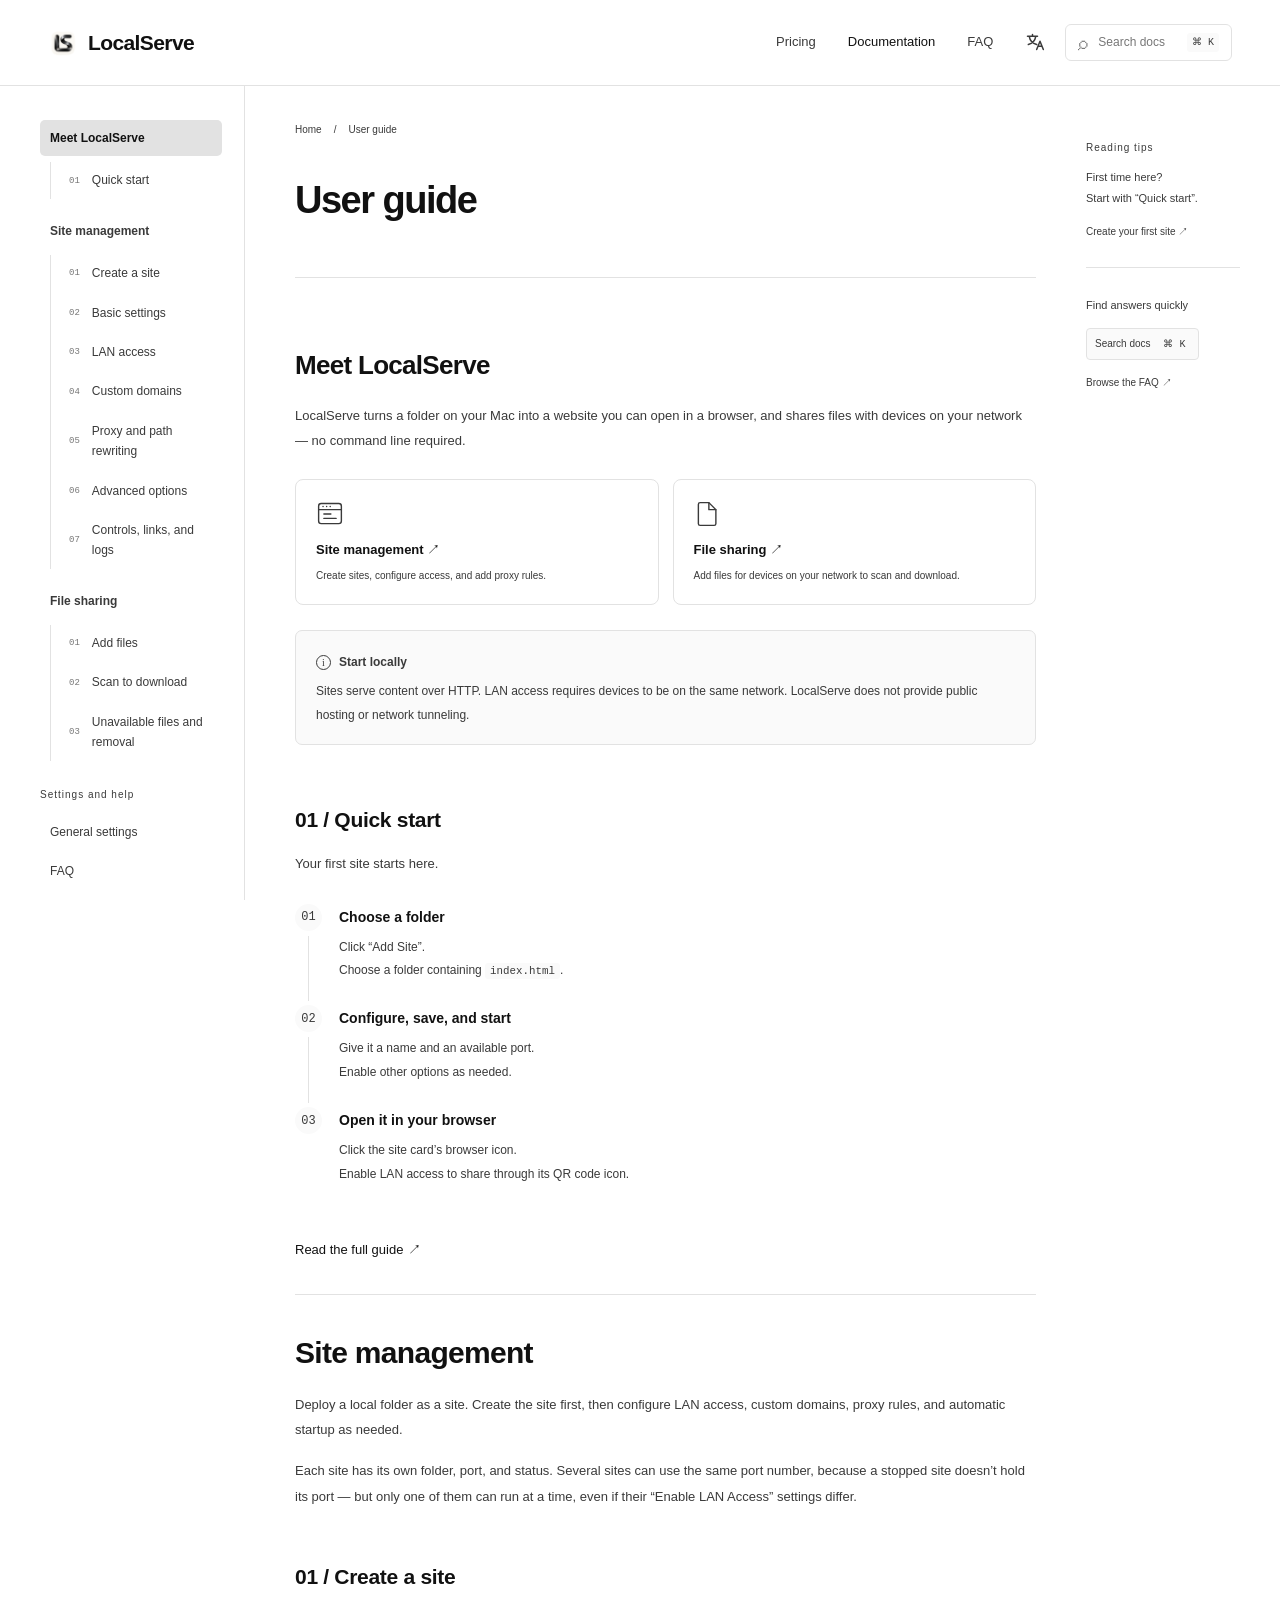
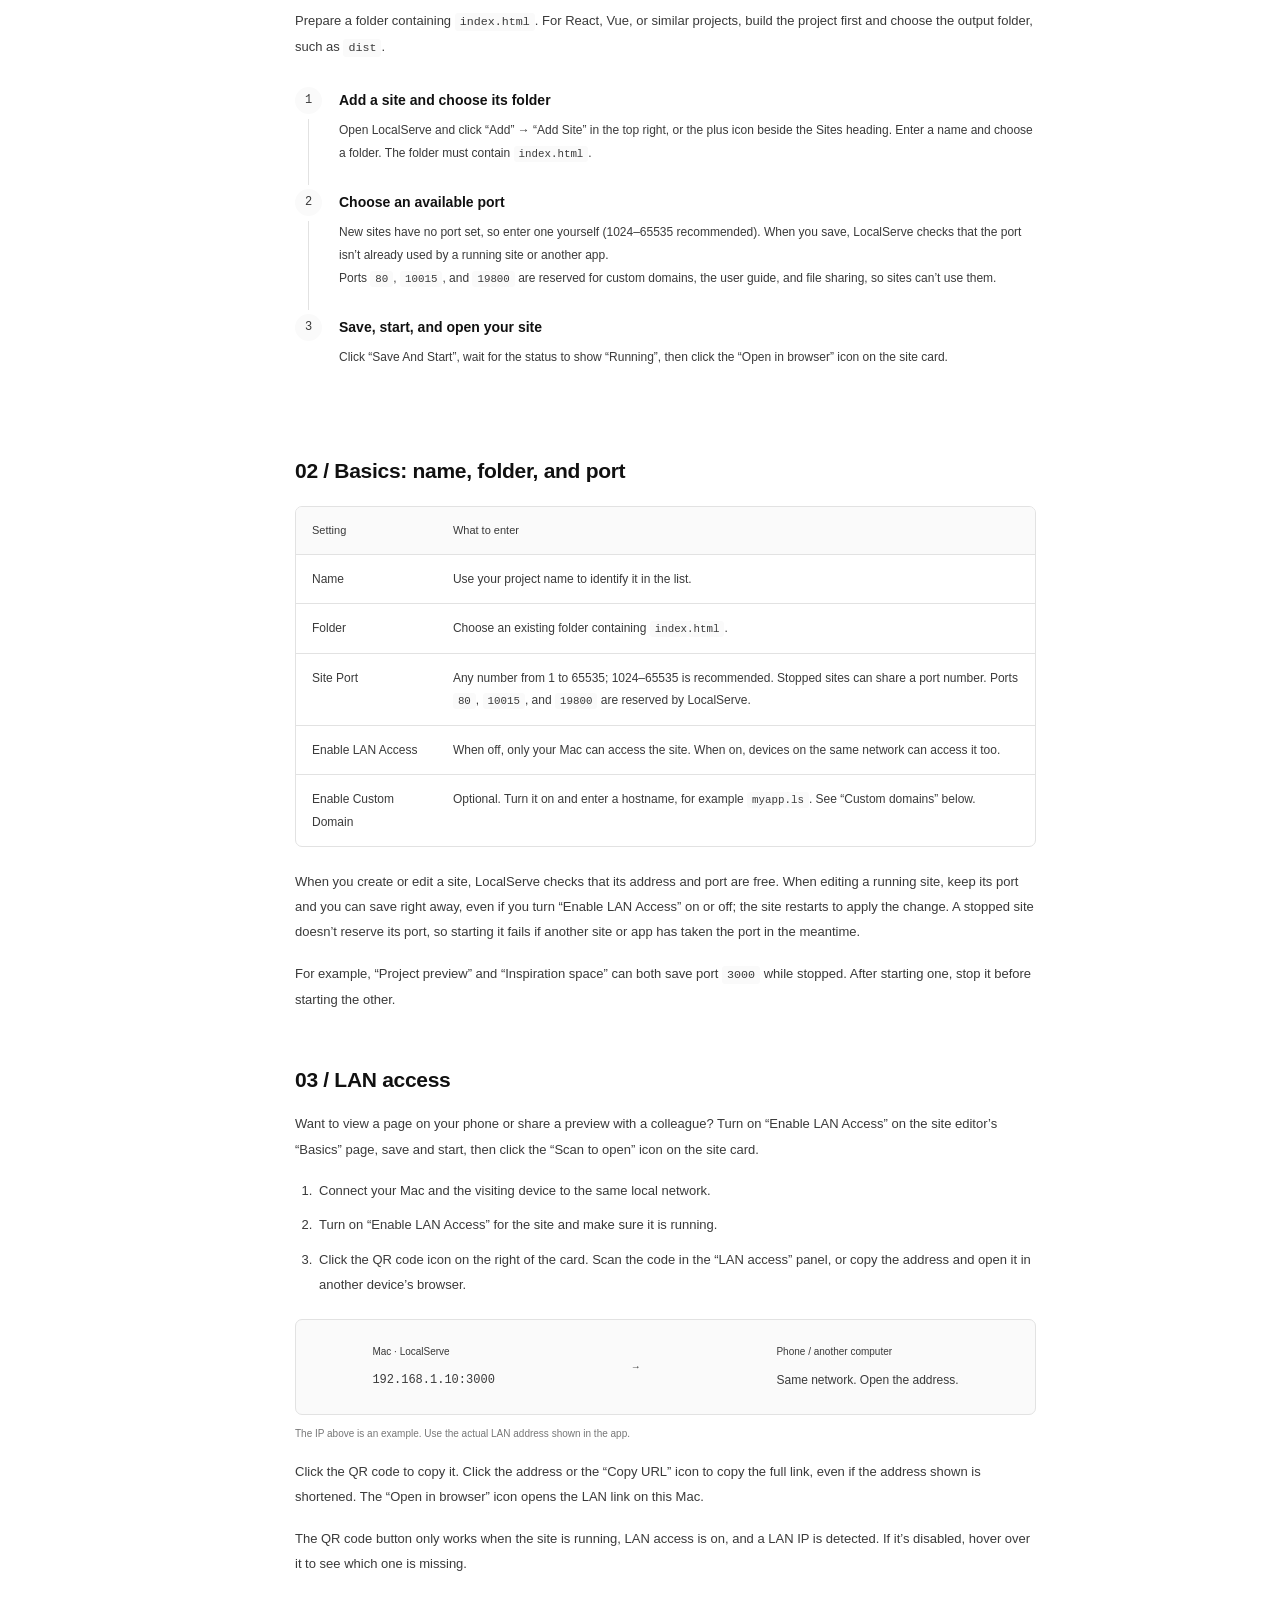
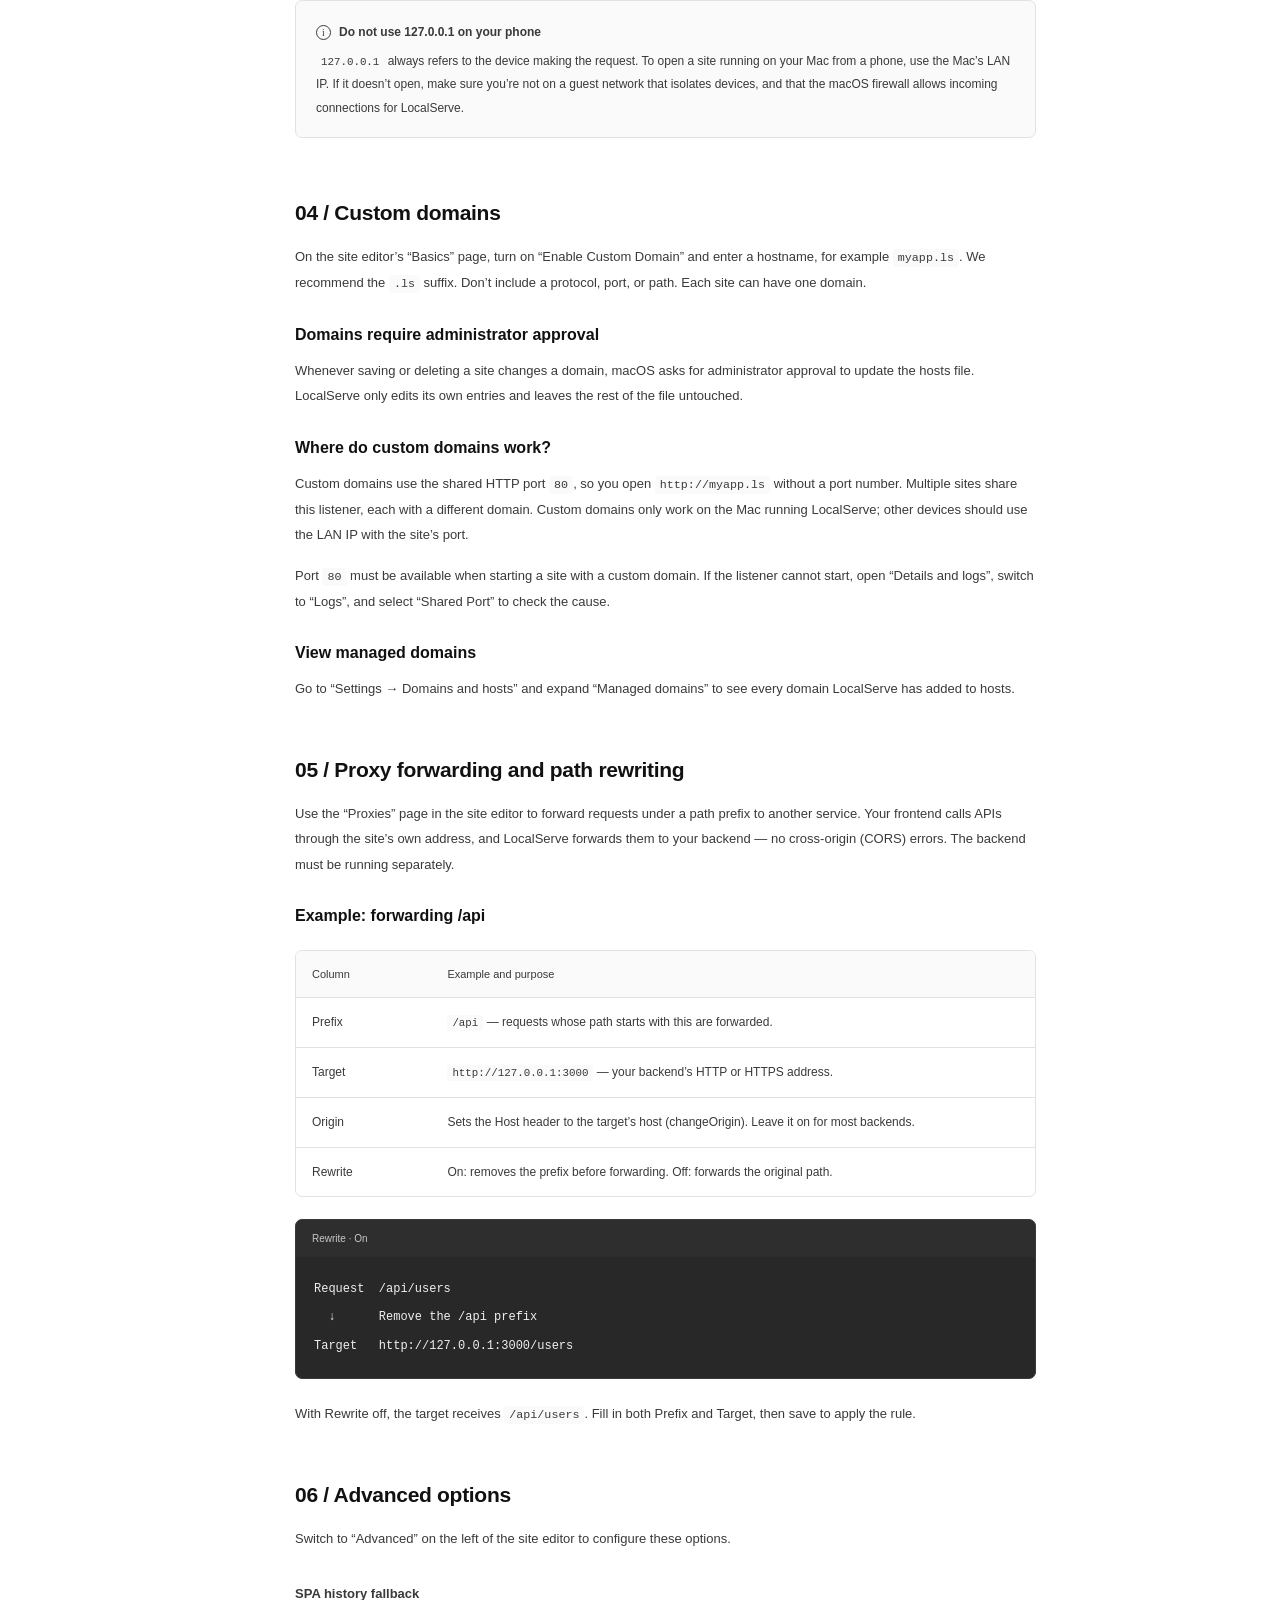
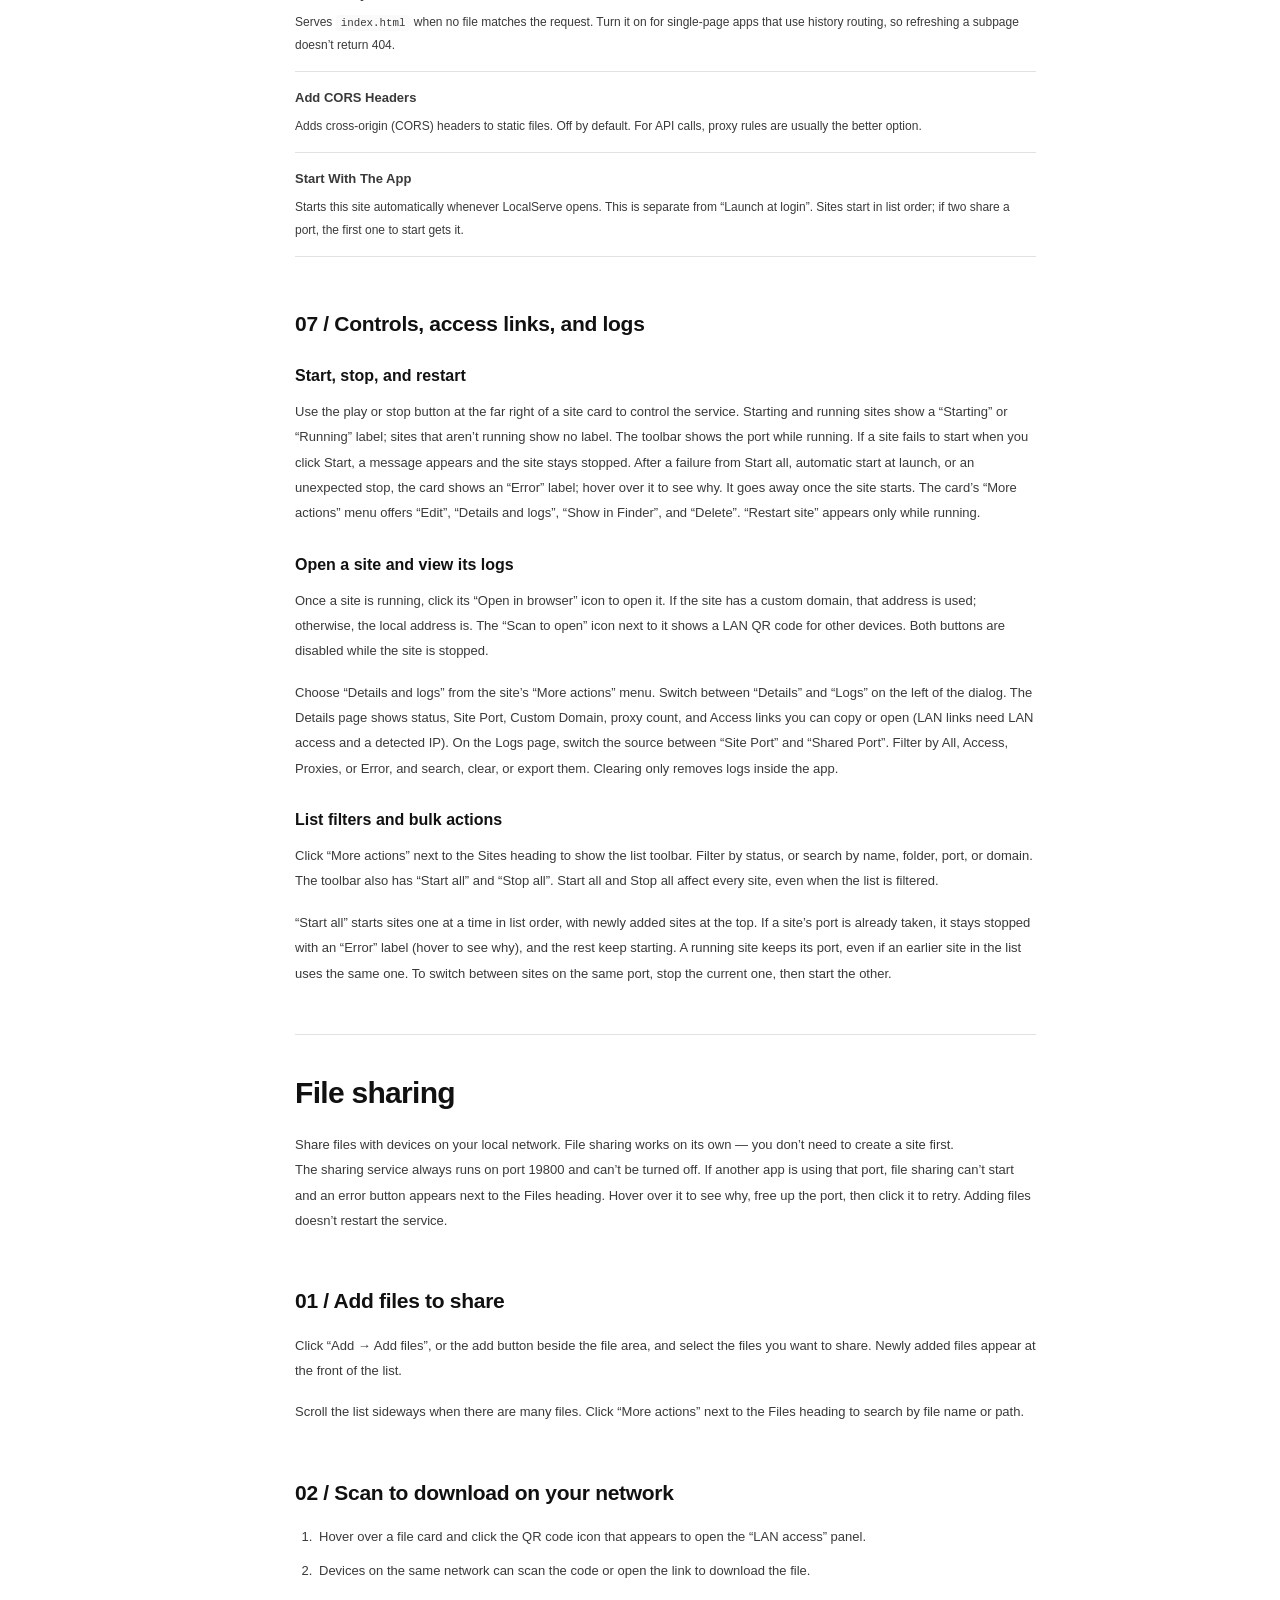
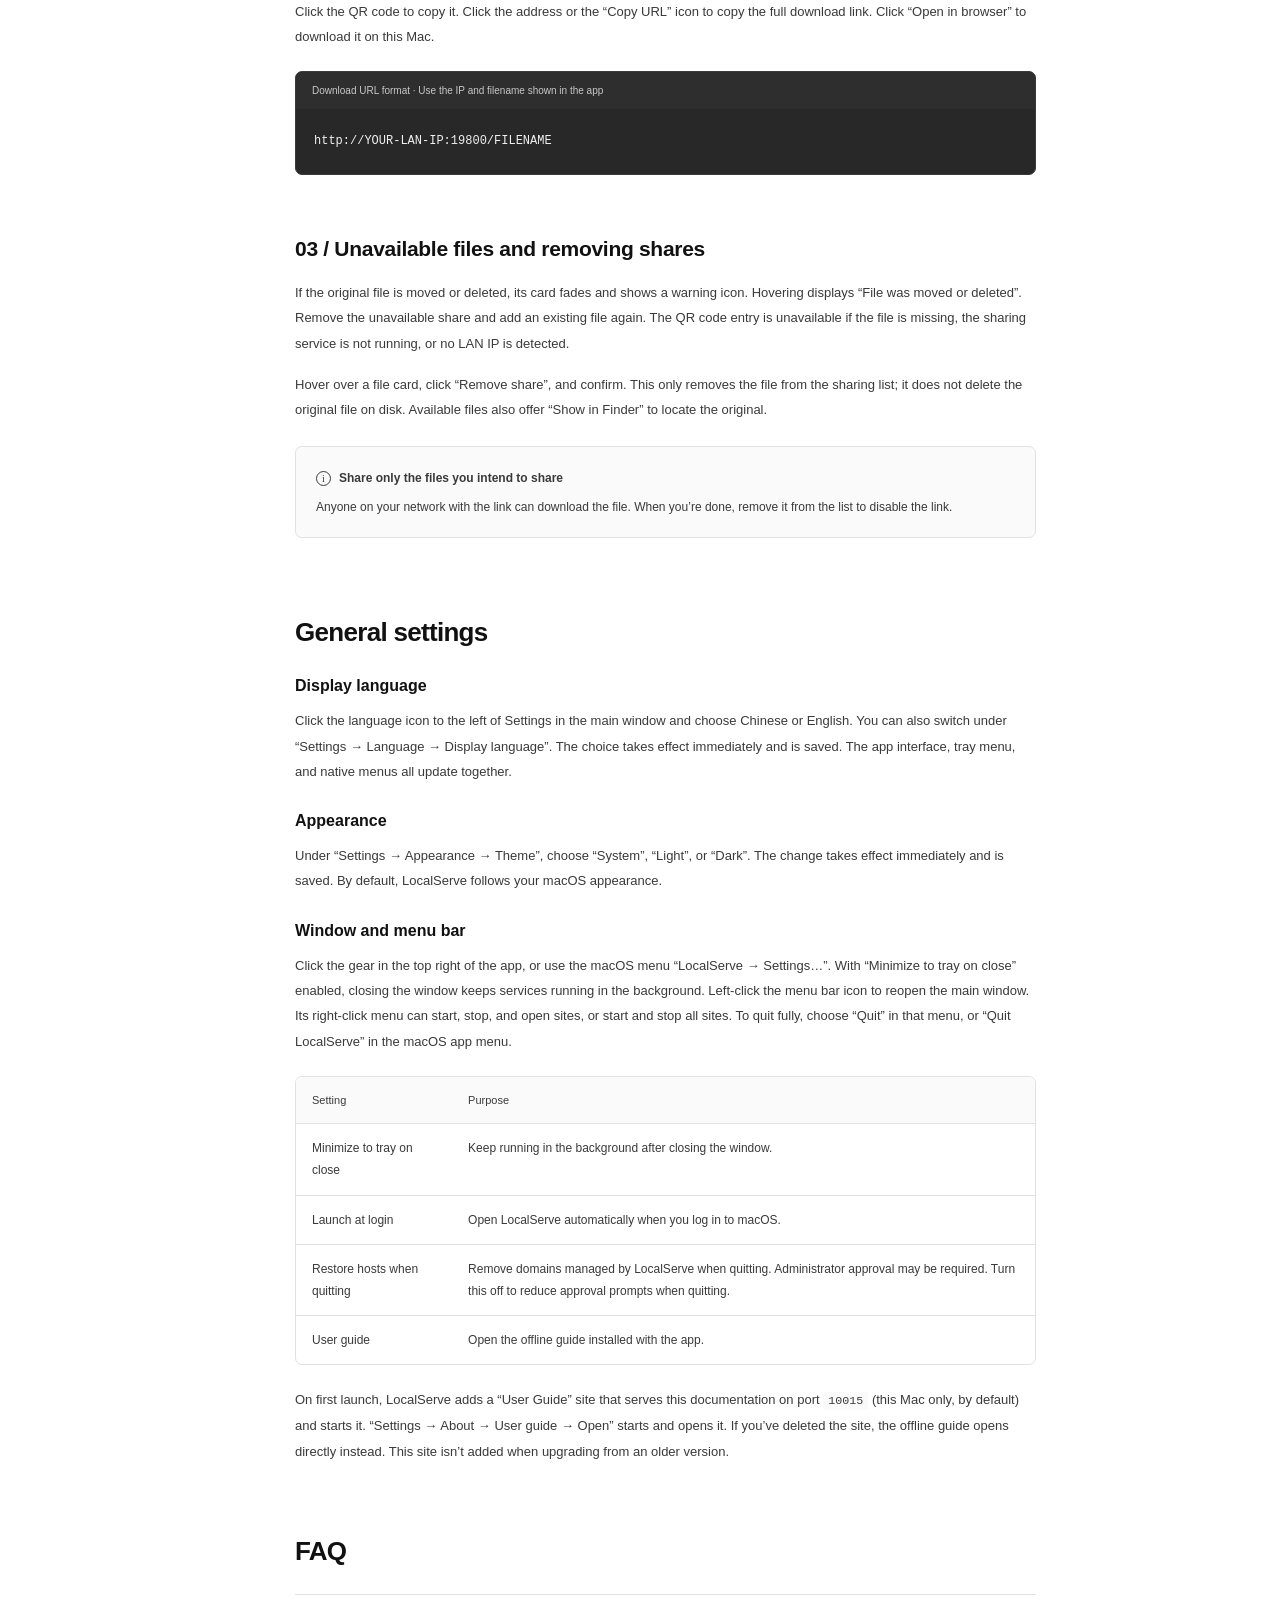
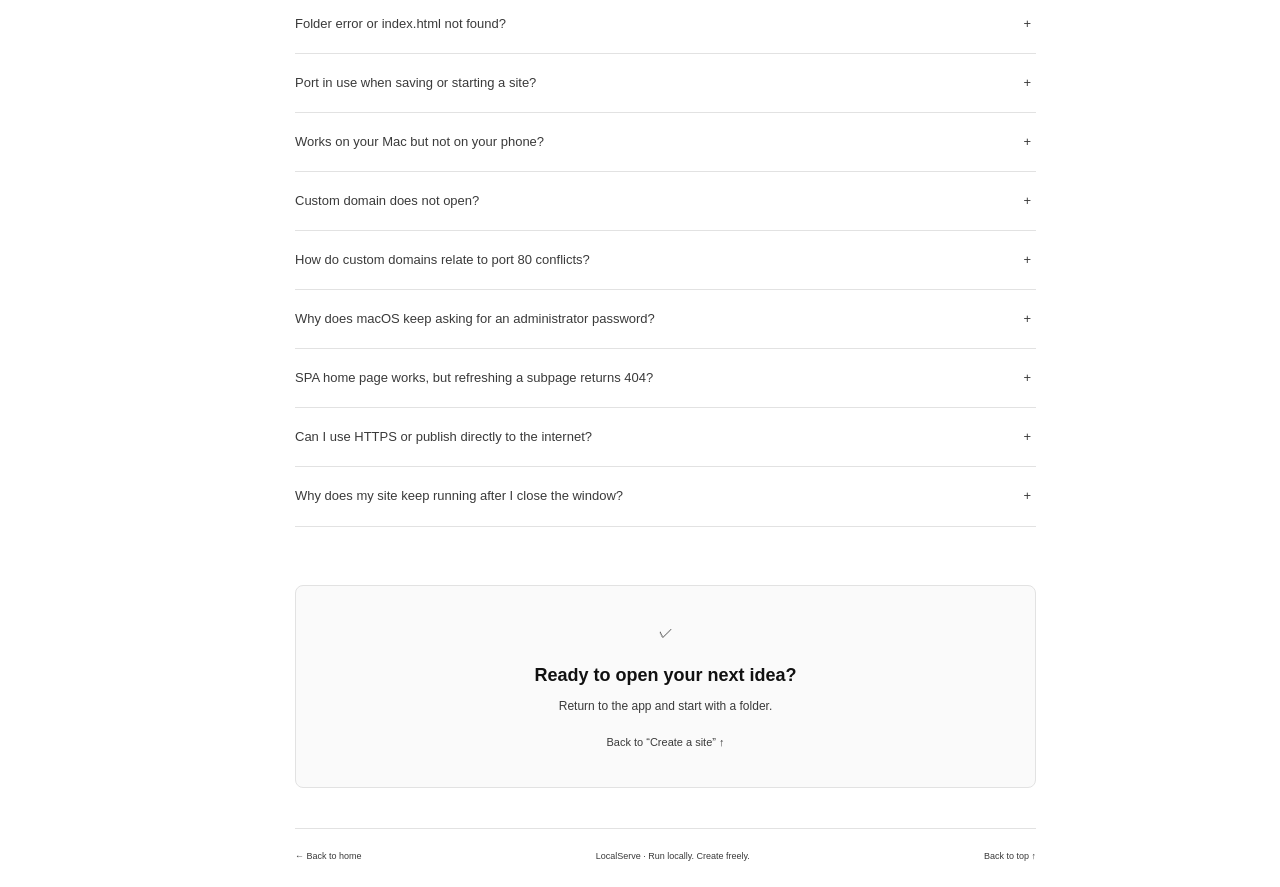
==== commit 631ec43d: "sync" ====
--- a/guide.html
+++ b/guide.html
@@ -64,7 +64,6 @@
           <a href="#proxy" data-i18n="guide.docs-nav.a7"><span>05</span>代理转发与路径重写</a>
           <a href="#advanced" data-i18n="guide.docs-nav.a8"><span>06</span>高级选项</a>
           <a href="#site-operations" data-i18n="guide.docs-nav.a9"><span>07</span>启停、访问与日志</a>
-          <a href="#site-transfer" data-i18n="guide.docs-nav.a10"><span>08</span>导入与导出配置</a>
         </div>
         <a class="sidebar-part-link" href="#files" data-i18n="guide.docs-nav.a11">文件分享</a>
         <div class="sidebar-subnav">
@@ -144,7 +143,7 @@
           </p>
           <p data-i18n="guide.sites.p2">
             每个站点有独立的目录、端口和运行状态。多个未运行的站点可以保存相同端口，未启动的站点不会占用端口。
-            同端口的站点需要轮流启动，即使「局域网访问」选项不同，也不能同时运行。
+            同端口的站点需要轮流启动，即使「启用局域网访问」选项不同，也不能同时运行。
           </p>
         </section>
         <section id="quick-start" class="doc-section doc-subsection" tabindex="-1">
@@ -211,18 +210,18 @@
                   </td>
                 </tr>
                 <tr>
-                  <td data-i18n="guide.site-basics.td7">局域网访问</td>
+                  <td data-i18n="guide.site-basics.td7">启用局域网访问</td>
                   <td data-i18n="guide.site-basics.td8">关闭时仅本机访问，开启后同一网络内的设备也可访问。</td>
                 </tr>
                 <tr>
-                  <td data-i18n="guide.site-basics.td9">自定义域名</td>
-                  <td data-i18n="guide.site-basics.td10">选填，例如 <code>myapp.ls</code>，详见域名章节。</td>
+                  <td data-i18n="guide.site-basics.td9">启用自定义域名</td>
+                  <td data-i18n="guide.site-basics.td10">选填，开启后填写主机名，例如 <code>myapp.ls</code>，详见域名章节。</td>
                 </tr>
               </tbody>
             </table>
           </div>
           <p data-i18n="guide.site-basics.portChecks">
-            新建或修改配置时，会检查目标监听地址和端口是否可用。编辑运行中的站点时，保留原端口即可直接保存，切换「局域网访问」也不受影响；保存后站点会重启以应用新设置。
+            新建或修改配置时，会检查目标监听地址和端口是否可用。编辑运行中的站点时，保留原端口即可直接保存，切换「启用局域网访问」也不受影响；保存后站点会重启以应用新设置。
             未运行的站点保存配置不会预留端口；启动时仍会确认端口是否可用，若期间被其他站点或程序占用，启动会失败。
           </p>
           <p data-i18n="guide.site-basics.sharedPortExample">
@@ -232,11 +231,11 @@
         <section id="network" class="doc-section doc-subsection" tabindex="-1">
           <h3 data-i18n="guide.network.h3">03 / 局域网访问</h3>
           <p data-i18n="guide.network.p">
-            想在手机上查看页面，或让同事预览作品？在站点配置里开启「局域网访问」，保存并启动后，点击站点卡片上的「扫码访问」图标。
+            想在手机上查看页面，或让同事预览作品？在站点编辑弹窗的「基础」页开启「启用局域网访问」，保存并启动后，点击站点卡片上的「扫码访问」图标。
           </p>
           <ol>
             <li data-i18n="guide.network.li">让电脑和访问设备连接到同一局域网。</li>
-            <li data-i18n="guide.network.li2">开启该站点的「局域网访问」，确保站点处于运行状态。</li>
+            <li data-i18n="guide.network.li2">开启该站点的「启用局域网访问」，确保站点处于运行状态。</li>
             <li data-i18n="guide.network.li3">
               点击卡片右侧的二维码图标，在「局域网访问」弹窗中扫码，或复制地址到另一台设备的浏览器中打开。
             </li>
@@ -272,14 +271,14 @@
         <section id="domains" class="doc-section doc-subsection" tabindex="-1">
           <h3 data-i18n="guide.domains.h3">04 / 自定义域名</h3>
           <p data-i18n="guide.domains.p">
-            在站点基础信息的「自定义域名」中填写主机名，例如
+            在站点编辑弹窗的「基础」页开启「启用自定义域名」，填写主机名，例如
             <code>myapp.ls</code>。推荐使用
             <code>.ls</code>
             后缀，不要填写协议、端口或路径。每个站点保存一个域名。
           </p>
           <h4 data-i18n="guide.domains.h4">域名映射请求管理员授权</h4>
           <p data-i18n="guide.domains.p2">
-            保存、删除或导入配置时，如果域名发生变化，macOS
+            保存或删除站点时，如果域名发生变化，macOS
             会请求管理员授权，以便修改 hosts。LocalServe
             对 hosts的操作不影响其它域名访问。
           </p>
@@ -289,7 +288,7 @@
             hosts 映射仅作用于运行 LocalServe 的这台 Mac；其他设备请使用局域网 IP 地址，并带上站点的独立端口。
           </p>
           <p data-i18n="guide.domains.sharedPort">
-            启用自定义域名的站点启动时，需要共享端口 <code>80</code> 可用。如果入口无法启动，在「详情与日志」中切换到「共享端口 80 日志」查看原因。
+            启用自定义域名的站点启动时，需要共享端口 <code>80</code> 可用。如果入口无法启动，打开「详情与日志」，切换到「日志」，选择「共享端口」查看原因。
           </p>
           <h4 data-i18n="guide.domains.h43">查看托管域名</h4>
           <p data-i18n="guide.domains.p4">
@@ -300,7 +299,7 @@
         <section id="proxy" class="doc-section doc-subsection" tabindex="-1">
           <h3 data-i18n="guide.proxy.h3">05 / 代理转发与路径重写</h3>
           <p data-i18n="guide.proxy.p">
-            在站点编辑页的「代理规则」中，将某个路径前缀转发到另一个服务。前端通过同一站点地址请求接口，再由代理转发到目标后端，可以规避浏览器的跨域限制，方便前后端联调；目标后端需要单独运行。
+            在站点编辑弹窗的「代理」页中，将某个路径前缀转发到另一个服务。前端通过同一站点地址请求接口，再由代理转发到目标后端，可以规避浏览器的跨域限制，方便前后端联调；目标后端需要单独运行。
           </p>
           <h4 data-i18n="guide.proxy.h4">以 /api 转发为例</h4>
           <div class="table-wrap">
@@ -347,7 +346,7 @@
         </section>
         <section id="advanced" class="doc-section doc-subsection" tabindex="-1">
           <h3 data-i18n="guide.advanced.h3">06 / 高级选项</h3>
-
+          <p data-i18n="guide.advanced.intro">在站点编辑弹窗左侧切换到「高级」，可配置以下选项。</p>
           <ul class="descriptive-list">
             <li>
               <strong>SPA history fallback</strong>
@@ -377,7 +376,7 @@
           <h4 data-i18n="guide.site-operations.h4">启动、停止与重启</h4>
           <p data-i18n="guide.site-operations.p">
             使用站点卡片最右侧的播放或停止按钮启停服务。启动中和运行中的站点会显示「启动中」「运行中」标签，未运行的站点不显示标签；运行时工具栏显示端口。点击启动失败时会弹出提示，站点保持停止；批量启动、应用启动时自动启动或运行中意外停止时，卡片会显示「异常」标签，悬停可查看原因，站点成功启动后自动消失。
-            卡片上的省略号菜单提供「详情与日志」「编辑配置」「导出配置」「在 Finder 中显示」和「删除站点」；「重启站点」仅在运行时出现。
+            卡片上的省略号菜单提供「编辑」「详情与日志」「在 Finder 中显示」和「删除」；「重启站点」仅在运行时出现。
           </p>
           <h4 data-i18n="guide.site-operations.h42">访问站点与查看日志</h4>
           <p data-i18n="guide.site-operations.p2">
@@ -385,26 +384,17 @@
             旁边的「扫码访问」图标打开局域网二维码，供同一网络里的设备访问。站点停止时，这两个按钮均不可用。
           </p>
           <p data-i18n="guide.site-operations.p3">
-            在站点更多菜单中打开「详情与日志」，查看端口、域名和代理数量。展开「访问链接」可分别复制或打开本机、局域网和自定义域名地址；局域网链接需要开启局域网访问并检测到 IP。
-            日志来源可选「站点日志」或「共享端口 80 日志」，支持按全部、访问、代理、错误筛选，也可搜索、清空和导出。清空只会清除应用记录的日志。
+            在站点更多菜单中打开「详情与日志」。弹窗左侧可切换「详情」和「日志」。
+            「详情」页显示状态、独立端口、自定义域名和代理数量，以及「访问链接」，可分别复制或打开本机、局域网和自定义域名地址；局域网链接需要开启局域网访问并检测到 IP。
+            「日志」页可在「独立端口」和「共享端口」之间切换来源，支持按全部、访问、代理、错误筛选，也可搜索、清空和导出。清空只会清除应用记录的日志。
           </p>
           <h4 data-i18n="guide.site-operations.listToolbarTitle">列表筛选与批量操作</h4>
           <p data-i18n="guide.site-operations.listToolbar">
-            点击「站点」标题右侧的圆形省略号，展开列表工具栏。可按运行状态和关键字筛选站点，关键字可匹配名称、目录、端口或域名；也可使用「全部启动」「全部停止」、导入和导出全部配置。批量启停作用于全部站点，即使列表已筛选。
+            点击「站点」标题右侧的圆形省略号，展开列表工具栏。可按运行状态和关键字筛选站点，关键字可匹配名称、目录、端口或域名；也可使用「全部启动」「全部停止」。批量启停作用于全部站点，即使列表已筛选。
           </p>
           <p data-i18n="guide.site-operations.startOrder">
             「全部启动」按站点列表顺序逐一执行，新建的站点排在列表最前面。前面的站点启动成功后，端口冲突的后续站点保持停止，并显示「异常」标签（悬停查看原因），其他站点继续启动。
             已经运行的站点会继续使用原端口，不会被列表前面的站点替换。想切换到同端口的另一个站点，请先停止当前站点，再单独启动目标站点。
-          </p>
-        </section>
-        <section id="site-transfer" class="doc-section doc-subsection" tabindex="-1">
-          <h3 data-i18n="guide.site-transfer.h3">08 / 导入与导出站点配置</h3>
-          <p data-i18n="guide.site-transfer.p">
-            展开站点区域的更多操作，可导入配置或导出全部站点配置。单个站点的更多菜单可单独导出该站点。
-          </p>
-          <p data-i18n="guide.site-transfer.p2">
-            配置保存的是站点设置，不包含网站文件。换一台电脑使用时，也需要拷贝网站目录，并确认配置中的目录路径、端口和代理目标在新电脑上可用。导入涉及域名变化时，仍可能请求
-            hosts 授权。导入配置可包含端口相同的多个站点，启动时仍需遵守端口占用规则。
           </p>
         </section>
       </section>
@@ -533,7 +523,7 @@
           <details>
             <summary data-i18n="guide.faq.summary3">电脑能打开，手机却无法访问？</summary>
             <p data-i18n="guide.faq.p3">
-              确认站点已开启「局域网访问」，手机与电脑处于同一局域网，且使用的是电脑的局域网
+              确认站点已开启「启用局域网访问」，手机与电脑处于同一局域网，且使用的是电脑的局域网
               IP，而非 127.0.0.1
               或仅映射在电脑上的域名。再检查防火墙、访客网络隔离等网络限制。
             </p>
@@ -542,7 +532,7 @@
             <summary data-i18n="guide.faq.summary4">自定义域名无法打开？</summary>
             <p data-i18n="guide.faq.p4">
               确认已允许写入
-              hosts，站点已运行，域名中没有协议、端口或路径。在本机使用 <code>http://你的域名</code> 访问，无需添加独立端口；若共享入口异常，查看「共享端口 80 日志」。
+              hosts，站点已运行，域名中没有协议、端口或路径。在本机使用 <code>http://你的域名</code> 访问，无需添加独立端口；若共享入口异常，在「详情与日志」的「日志」页选择「共享端口」查看。
               若曾取消授权，重新保存域名以再次授权。其他设备请改用局域网 IP 加站点端口。
             </p>
           </details>
@@ -555,7 +545,7 @@
               如果其他应用先占用了 <code>80</code> 端口，导致共享入口无法启动，整个站点会保持停止，并提示「80端口被占用，请解除占用或关闭本站点自定义域名后再试」。即使站点的独立端口可用，也无法启动；只修改独立端口不能解决这个冲突。
             </p>
             <p data-i18n="guide.faq.domainPort.solution">
-              请停止其他应用中占用 <code>80</code> 端口的服务，再启动本站点；或者编辑本站点，在基础信息中关闭「自定义域名」，保存后重新启动，通过本机地址或局域网 IP 加独立端口访问。
+              请停止其他应用中占用 <code>80</code> 端口的服务，再启动本站点；或者编辑本站点，在「基础」页关闭「启用自定义域名」，保存后重新启动，通过本机地址或局域网 IP 加独立端口访问。
             </p>
             <p data-i18n="guide.faq.domainPort.release">
               当 LocalServe 的自定义域名入口正在运行时，其他应用通常也无法再监听 <code>80</code> 端口。停止所有带自定义域名的站点，或退出 LocalServe，即可释放这个入口。这不会影响其他应用通过 <code>80</code> 端口访问外部网站。
@@ -572,7 +562,7 @@
           <details>
             <summary data-i18n="guide.faq.summary6">单页应用首页正常，刷新子页面却是 404？</summary>
             <p data-i18n="guide.faq.p6">
-              在站点的高级选项中开启「SPA history
+              在站点编辑弹窗的「高级」页中开启「SPA history
               fallback」，保存并启动，让未匹配到文件的路由回退到 index.html。
             </p>
           </details>
